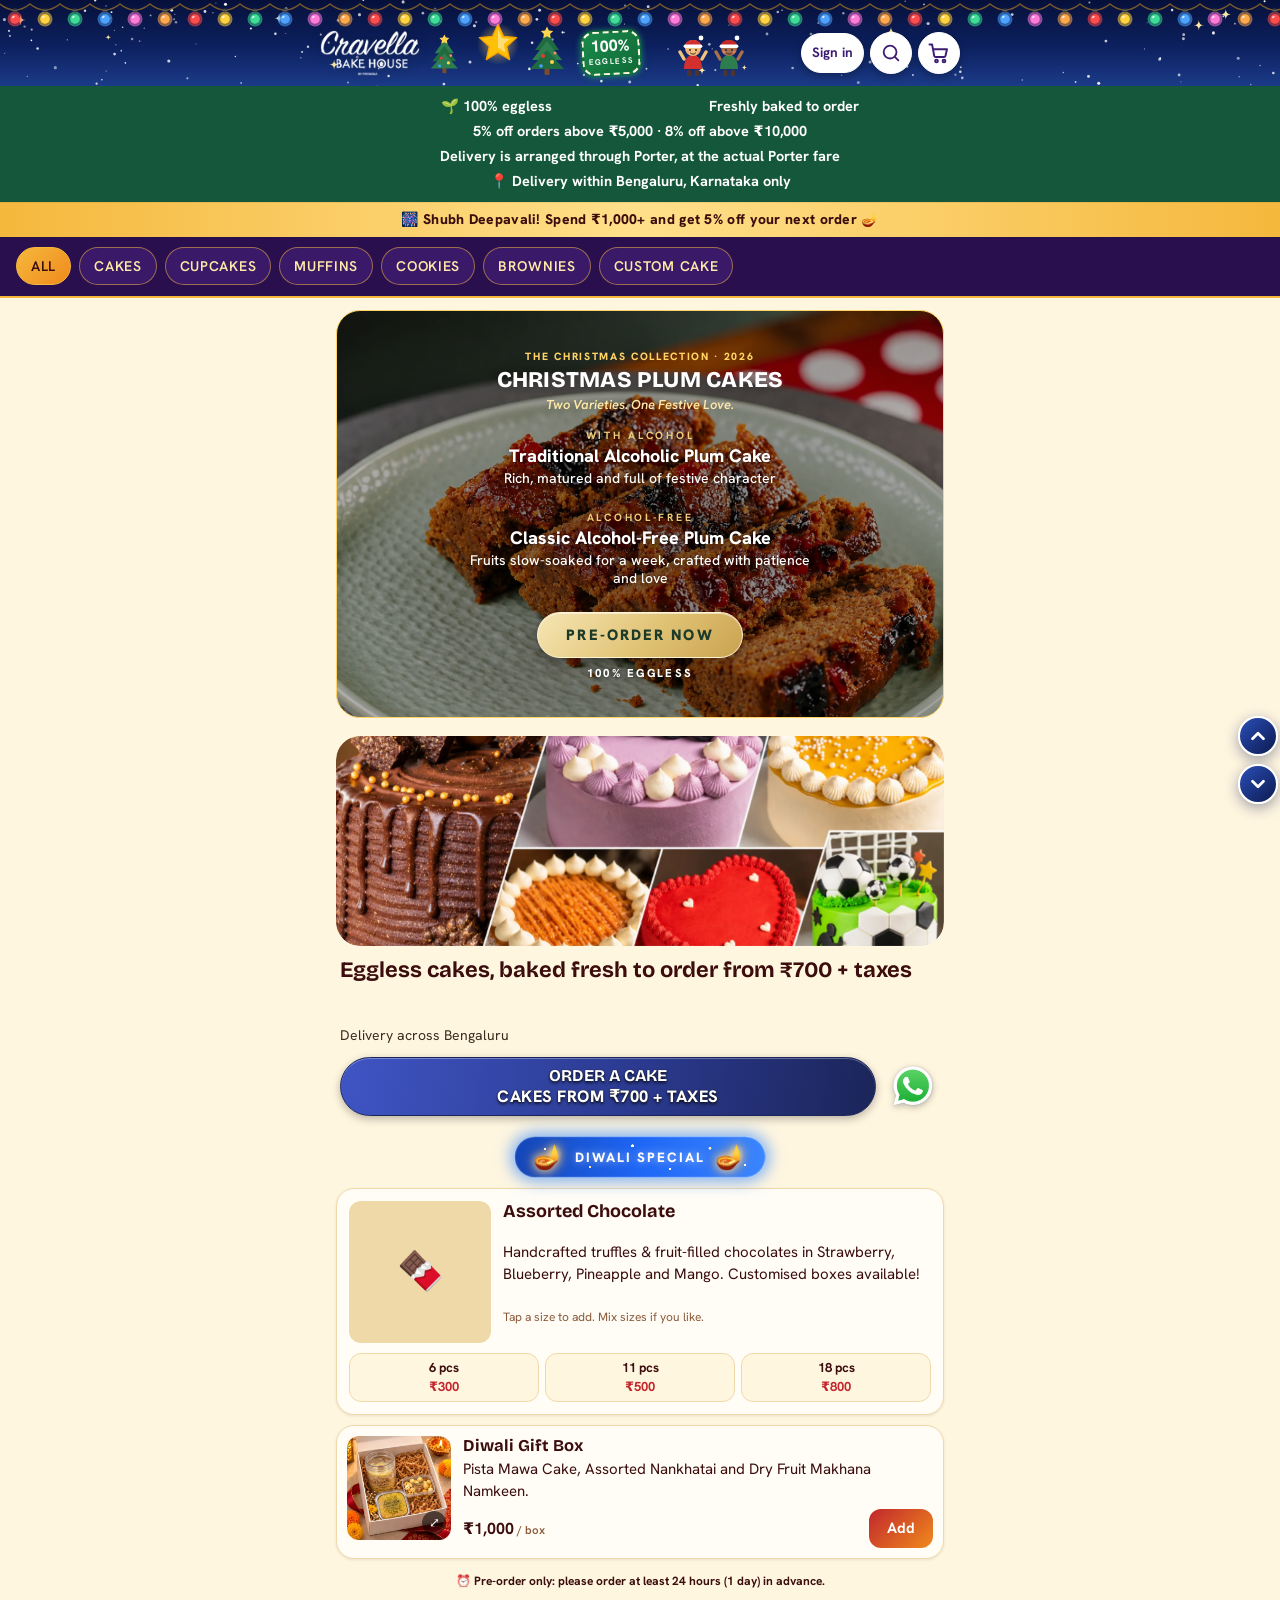
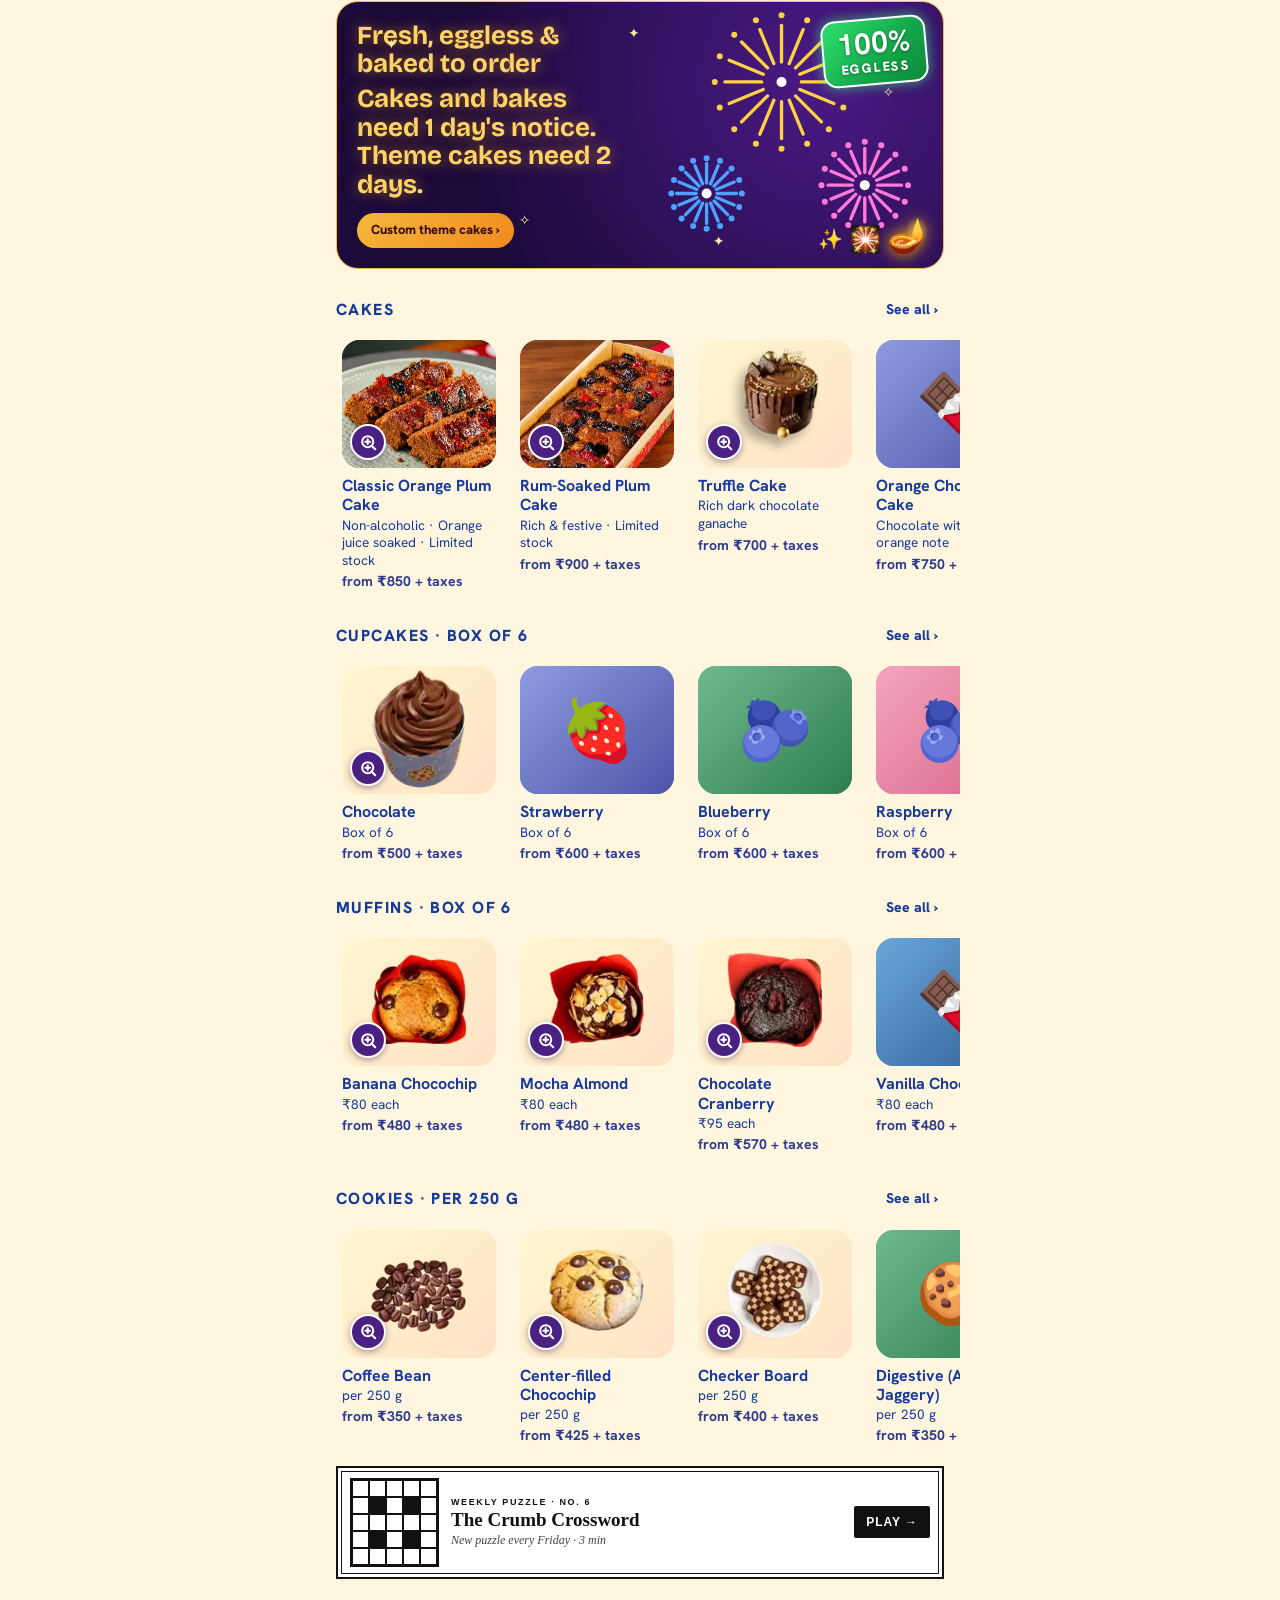
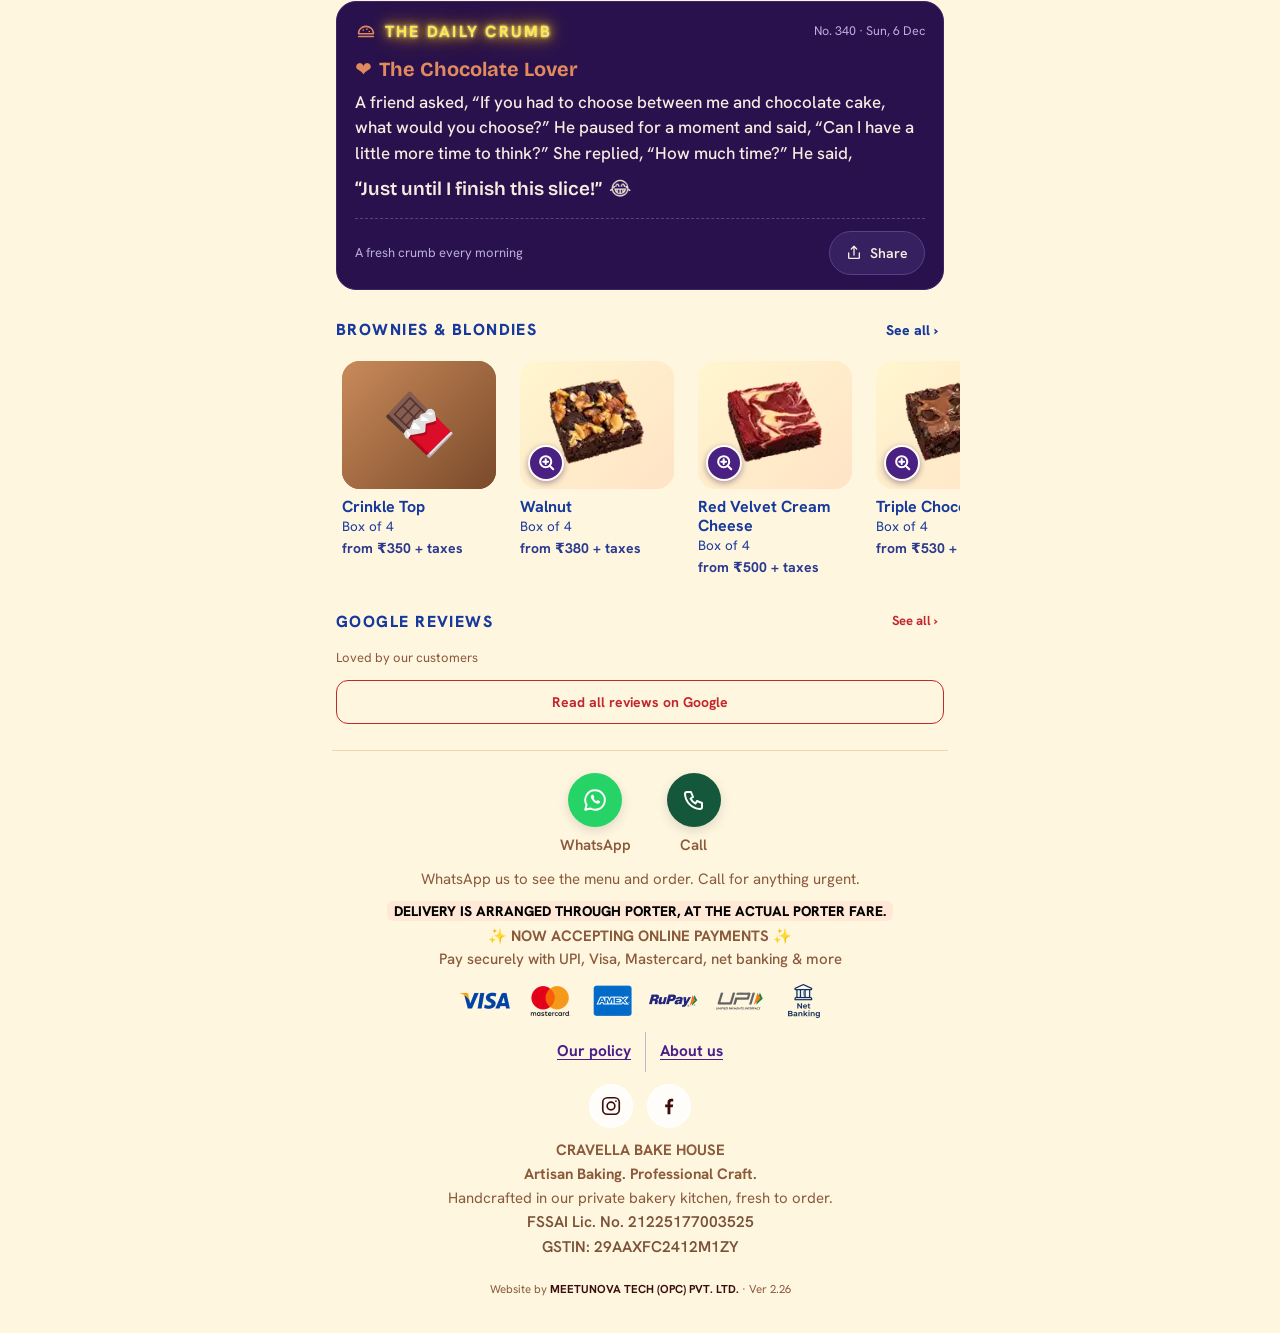
==== index.html @ a45c720a "Smaller light bulbs so they do not clash with the Christmas scene (not deployed) Co-Authored-By: Cla" ====
<!doctype html>
<html lang="en">
<head>
<script>try{var _s=JSON.parse(localStorage.getItem('cb_site')||'null'),_f=_s&&_s.fx&&typeof _s.fx==='object'?_s.fx:{};if(Date.now()<new Date('2027-01-01T00:00:00+05:30').getTime()&&(_f.theme||'diwali')!=='none'&&!/[?&]sp=1/.test(location.search))document.documentElement.classList.add('xn')}catch(e){}</script>
<meta charset="utf-8">
<meta name="facebook-domain-verification" content="89d2gxf97izpfqfu5q7tsiah39w85b" />
<meta name="viewport" content="width=device-width,initial-scale=1,viewport-fit=cover">
<title>Order from CRAVELLA BAKE HOUSE</title>
<meta name="description" content="Artisan Baking. Professional Craft. Handcrafted in our private bakery kitchen, fresh to order. Eggless cakes, cupcakes, muffins, cookies and brownies, baked to order. Choose your items and send an order request.">
<meta property="og:type" content="website">
<meta property="og:site_name" content="CRAVELLA BAKE HOUSE">
<meta property="og:title" content="Order from CRAVELLA BAKE HOUSE">
<meta property="og:description" content="Eggless cakes, cupcakes, brownies and cookies, baked fresh to order. Tap to order in 2 minutes.">
<meta property="og:url" content="https://order.cravellabakehouse.com/">
<meta property="og:image" content="https://order.cravellabakehouse.com/og-image.png">
<meta property="og:image:width" content="1200"><meta property="og:image:height" content="630">
<meta name="twitter:card" content="summary_large_image">
<meta name="theme-color" content="#fffbbe">
<link rel="manifest" href="manifest.webmanifest">
<link rel="icon" href="icon-192.png">
<link rel="apple-touch-icon" href="icon-192.png">
<meta name="apple-mobile-web-app-capable" content="yes">
<meta name="mobile-web-app-capable" content="yes">
<meta name="apple-mobile-web-app-title" content="Cravella">
<link rel="preconnect" href="https://cravella-api.connect-679.workers.dev" crossorigin>
<link rel="preconnect" href="https://fonts.gstatic.com" crossorigin>
<script async src="https://www.googletagmanager.com/gtag/js?id=AW-18544042873"></script>
<script>window.dataLayer=window.dataLayer||[];function gtag(){dataLayer.push(arguments)}gtag('js',new Date());gtag('config','AW-18544042873');</script>
<link rel="preload" as="style" href="https://fonts.googleapis.com/css2?family=Bricolage+Grotesque:wght@600;700&family=Hanken+Grotesk:wght@400;500;600;700&display=swap" onload="this.onload=null;this.rel='stylesheet'">
<noscript><link rel="stylesheet" href="https://fonts.googleapis.com/css2?family=Bricolage+Grotesque:wght@600;700&family=Hanken+Grotesk:wght@400;500;600;700&display=swap"></noscript>
<style>
:root{--cream:#fffbbe;--bg:#fffdf6;--card:#ffffff;--ink:#3b2416;--mut:#7d6a58;--line:#eadfc9;--acc:#b4532a;--acc-ink:#fff;--ok:#2f7d4f;--warn-bg:#fff4e4;--warn-line:#f0dcb8;--warn-ink:#7a5a30;--shadow:0 1px 2px rgba(60,36,22,.06)}
@media (prefers-color-scheme:dark){:root{--bg:#1d1612;--card:#271e18;--ink:#f6ece0;--mut:#b5a393;--line:#3c2f26;--acc:#e08a5e;--acc-ink:#2a160b;--ok:#5fc08a;--warn-bg:#33281a;--warn-line:#54402a;--warn-ink:#e7c996;--shadow:none}}
*{box-sizing:border-box;margin:0;-webkit-tap-highlight-color:transparent}
html{scroll-behavior:smooth}
body{background:var(--bg);color:var(--ink);font:400 15px/1.45 'Hanken Grotesk',system-ui,sans-serif;padding-bottom:110px;min-height:100vh}
h1,h2,.t{font-family:'Bricolage Grotesque','Hanken Grotesk',system-ui,sans-serif}
button{font:inherit;color:inherit;cursor:pointer;border:0;background:none}
.band{background:var(--cream);text-align:center;padding:calc(14px + env(safe-area-inset-top)) 16px 10px}
.band img{height:84px;max-width:70%;object-fit:contain;display:block;margin:0 auto}
.band p{font-size:12.5px;color:#6a5a2a;margin-top:2px}
.tabs{position:sticky;top:0;z-index:5;display:flex;gap:8px;overflow-x:auto;padding:10px 16px;background:var(--bg);border-bottom:1px solid var(--line);scrollbar-width:none}
.tabs::-webkit-scrollbar{display:none}
.tab{flex:none;padding:8px 14px;border:1px solid var(--line);border-radius:999px;font-weight:600;font-size:14px;background:var(--card)}
.tab.on{background:var(--ink);color:var(--bg);border-color:var(--ink)}
.tab{text-transform:uppercase;letter-spacing:.05em}
.tab .n{display:inline-block;min-width:18px;margin-left:6px;padding:0 5px;border-radius:9px;background:var(--acc);color:var(--acc-ink);font-size:11px;line-height:18px}
main{padding:6px 16px 0;max-width:640px;margin:0 auto}
.sec{margin:18px 0 8px;font-size:12px;letter-spacing:.09em;text-transform:uppercase;color:var(--mut);font-weight:700}
.card{background:var(--card);border:1px solid var(--line);border-radius:16px;padding:13px;margin-bottom:10px;box-shadow:var(--shadow)}
.t{font-weight:700;font-size:16.5px;letter-spacing:-.005em}
.d{font-size:13px;color:var(--mut);margin-top:1px}
.chips{display:flex;flex-wrap:wrap;gap:6px;margin-top:10px}
.chip{padding:7px 11px;border:1px solid var(--line);border-radius:11px;font-size:13px;text-align:center;line-height:1.25;background:var(--bg)}
.chip b{display:block;font-weight:700}
.chip small.p100{display:block;font-size:10.5px;opacity:.75;margin-top:1px;white-space:nowrap}
.sgb{display:flex;width:max-content;margin-left:auto;align-items:center;gap:6px;margin-top:10px;padding:7px 13px;border:0;border-radius:999px;background:linear-gradient(135deg,#1d4ed8,#38a3ff);color:#fff;font-family:inherit;font-weight:700;font-size:12px;line-height:1;cursor:pointer;transform-origin:right center;box-shadow:0 0 12px rgba(56,163,255,.7);animation:sgpulse 1.8s ease-in-out infinite}
@keyframes sgpulse{0%,100%{transform:scale(1.07);box-shadow:0 0 18px rgba(56,163,255,.95),0 0 32px rgba(29,78,216,.55)}50%{transform:scale(.94);box-shadow:0 0 6px rgba(56,163,255,.5)}}
@media (prefers-reduced-motion:reduce){.sgb{animation:none}}
.chip.on{background:var(--acc);border-color:var(--acc);color:var(--acc-ink)}
.chip.cr{padding:7px 13px;font-weight:600}
.row{display:flex;justify-content:space-between;align-items:center;gap:10px;margin-top:11px}
.pr{font-weight:700;color:var(--acc);font-size:16px}
.pr small{display:block;font-weight:500;font-size:11.5px;color:var(--mut)}
.step{display:flex;align-items:center;gap:6px}
.step button{width:34px;height:34px;border-radius:50%;border:1px solid var(--line);background:var(--card);font-size:19px;line-height:1;display:flex;align-items:center;justify-content:center}
.step button.p{background:var(--ink);border-color:var(--ink);color:var(--bg)}
.step span{min-width:46px;text-align:center;font-weight:700}
.add{background:var(--ink);color:var(--bg);padding:9px 18px;border-radius:12px;font-weight:700}
.add:active,.go:active{transform:scale(.97)}
.add.off{opacity:.45}
.kg{display:flex;align-items:center;gap:8px;margin-top:10px;font-size:13px;color:var(--mut)}
.pol{background:var(--card);border:1px solid var(--line);border-radius:14px;margin:0 0 10px;padding:0 14px}.pol summary{cursor:pointer;list-style:none;padding:14px 0;font-weight:700;font-size:15px;display:flex;align-items:center;gap:10px}.pol summary::-webkit-details-marker{display:none}.pol summary::after{content:'›';margin-left:auto;font-size:20px;transition:transform .15s}.pol[open] summary::after{transform:rotate(90deg)}.pol p{margin:0 0 10px;font-size:14px;line-height:1.55;color:var(--mut)}.pol p:last-child{padding-bottom:6px}.pol h4{margin:14px 0 6px;font-size:14px;color:var(--ink,inherit)}.pol h4:first-of-type{margin-top:0}.pol h3{margin:18px 0 6px;font-size:15px;color:var(--pt)}.pol h3:first-of-type{margin-top:2px}.pcard{background:var(--card);border:1px solid var(--line);border-radius:14px;margin:0 0 12px;padding:14px 16px}.pcard h3{margin:0 0 10px;font-size:16px;color:var(--pt)}.pcard p{margin:0 0 10px;font-size:14px;line-height:1.55;color:var(--pt)}.pcard p:last-child{margin-bottom:0}.pcard h4{margin:16px 0 6px;font-size:14px;color:var(--pt);border-top:1px solid var(--line);padding-top:12px}.pcard h4:first-of-type{margin-top:4px;border-top:0;padding-top:0}:root{--pt:#000}@media (prefers-color-scheme:dark){:root{--pt:var(--ink)}}.pol summary,.pol p,.pol h4,.sec.pth,.ptl,.ptl a{color:var(--pt)}.ptl{font-weight:700}
.note{background:var(--warn-bg);border:1px solid var(--warn-line);color:var(--warn-ink);border-radius:12px;padding:10px 12px;font-size:13px;margin:12px 0}
.bar{position:fixed;left:12px;right:12px;bottom:calc(12px + env(safe-area-inset-bottom));max-width:616px;margin:0 auto;background:var(--ink);color:var(--bg);border-radius:18px;padding:11px 12px 11px 18px;display:flex;justify-content:space-between;align-items:center;z-index:8;box-shadow:0 8px 24px rgba(0,0,0,.25);transition:transform .2s}
.bar.hide{transform:translateY(140%)}

.bar .a{font-size:11.5px;opacity:.75}.bar .b{font:700 21px 'Bricolage Grotesque',sans-serif}
.go{background:var(--acc);color:var(--acc-ink);padding:12px 18px;border-radius:13px;font-weight:700;font-size:15px}
.go[disabled]{opacity:.55}
.foot{max-width:640px;margin:26px auto 0;padding:0 16px;font-size:12.5px;color:var(--mut);text-align:center;line-height:1.6}
.foot a{color:inherit}
.soc{display:flex;justify-content:center;gap:14px;margin:16px 0 4px}
.soc a{width:44px;height:44px;border-radius:50%;border:1px solid var(--line);background:var(--card);color:var(--ink);display:flex;align-items:center;justify-content:center}
.credit{margin:14px auto 0;padding:10px 14px;max-width:420px;border:1px solid var(--line);background:var(--card);border-radius:14px;font-size:12px;color:var(--mut)}
.credit b{color:var(--ink);font-weight:700}
.ver{margin:10px 0 4px;font-size:11.5px;color:var(--mut);opacity:.8}
/* overlays */
.ov{position:fixed;inset:0;background:var(--bg);z-index:20;overflow-y:auto;display:none;padding-bottom:40px}
.ov.on{display:block}
.ovh{position:sticky;top:0;z-index:2;background:var(--cream);display:flex;align-items:center;gap:8px;padding:calc(10px + env(safe-area-inset-top)) 12px 10px}
.ovh button.back{width:38px;height:38px;border-radius:50%;background:rgba(255,255,255,.7);font-size:20px;color:#3b2416}
.ovh h2{font-size:18px;color:#3b2416}
.wrap{max-width:560px;margin:0 auto;padding:6px 16px}
.line{display:flex;justify-content:space-between;gap:12px;padding:6px 0;font-size:14.5px}
.line .l{flex:1;min-width:0}.line .l small{display:block;color:var(--mut);font-size:12px}
.hr{border-top:1px dashed var(--line);margin:8px 0}
.tot{font:700 20px 'Bricolage Grotesque',sans-serif}
.geob{display:flex;align-items:center;justify-content:center;gap:8px;width:100%;min-height:46px;margin-top:14px;border:1.5px solid var(--acc);border-radius:12px;background:transparent;color:var(--acc);font-weight:700;font-size:14px}
.lnk{display:inline;min-height:0;padding:0;color:var(--acc);font-weight:700;text-decoration:underline;background:none;border:0;font-size:inherit}
label.f{display:block;font-size:12px;letter-spacing:.07em;text-transform:uppercase;font-weight:700;color:var(--mut);margin:16px 0 6px}
input.i,textarea.i,select.i{width:100%;font:inherit;font-size:16px;color:var(--ink);background:var(--card);border:1px solid var(--line);border-radius:12px;padding:11px 12px}
textarea.i{min-height:78px;resize:vertical}
input.i:focus,textarea.i:focus,select.i:focus{outline:2px solid var(--acc);outline-offset:0}
.two{display:grid;grid-template-columns:1.2fr 1fr;gap:8px}
.pform select.i{appearance:none;-webkit-appearance:none;background-image:linear-gradient(45deg,transparent 50%,currentColor 50%),linear-gradient(135deg,currentColor 50%,transparent 50%);background-position:calc(100% - 18px) 55%,calc(100% - 13px) 55%;background-size:5px 5px;background-repeat:no-repeat;padding-right:32px}
.pform .phw{display:flex;align-items:stretch}.pform .phw span{display:flex;align-items:center;padding:0 12px;border:1px solid var(--line);border-right:0;border-radius:12px 0 0 12px;background:rgba(0,0,0,.03);font-weight:700;color:var(--mut)}.pform .phw .i{border-radius:0 12px 12px 0}
.pform.locked .i,.pform .i:disabled{background:#f3efe7;color:#5f554a;border-color:#e6dccb;cursor:not-allowed;opacity:1;-webkit-text-fill-color:#5f554a}
.pform.locked select.i{background-image:none}
.pform.locked .phw span{background:#ece6db}
.seg{display:grid;grid-template-columns:1fr 1fr;gap:8px}
.seg button{padding:11px;border:1px solid var(--line);border-radius:12px;font-weight:600;background:var(--card)}
.seg button.on{background:var(--ink);color:var(--bg);border-color:var(--ink)}
.up{display:flex;flex-direction:column;align-items:center;gap:4px;border:2px dashed var(--line);border-radius:14px;padding:16px;text-align:center;color:var(--mut);font-size:13.5px;background:var(--card);cursor:pointer}
.th{display:flex;gap:8px;margin-top:10px;flex-wrap:wrap}
.th div{position:relative;width:76px;height:76px;border-radius:12px;overflow:hidden;border:1px solid var(--line)}
.th img{width:100%;height:100%;object-fit:cover;display:block}
.th button{position:absolute;top:3px;right:3px;width:22px;height:22px;border-radius:50%;background:rgba(0,0,0,.65);color:#fff;font-size:13px;line-height:1}
.bad{outline:2px solid #c0392b!important;outline-offset:0}
.err{color:#c0392b;font-size:13.5px;margin-top:10px;font-weight:600}
@media (prefers-color-scheme:dark){.err{color:#ff8a7a}}
.hp{position:absolute;left:-9999px;width:1px;height:1px;opacity:0}
.ok{width:76px;height:76px;border-radius:50%;background:var(--ok);color:#fff;font-size:42px;display:flex;align-items:center;justify-content:center;margin:30px auto 12px}
.btn{display:block;width:100%;text-align:center;padding:14px;border-radius:14px;font-weight:700;margin-top:10px;text-decoration:none;font-size:15px}
.btn.wa{background:#25a244;color:#fff}.btn.ol{border:1px solid var(--line);background:var(--card);color:var(--ink)}
.toast{position:fixed;left:50%;bottom:116px;transform:translate(-50%,20px);background:var(--ink);color:var(--bg);padding:9px 16px;border-radius:12px;font-size:13.5px;font-weight:600;opacity:0;pointer-events:none;transition:.2s;z-index:30}
.toast.on{opacity:1;transform:translate(-50%,0)}
.hint{font-size:13px;color:var(--mut);margin-top:6px}
.spl{display:flex;gap:10px;align-items:flex-start;margin:12px 0 4px;font-size:14px;line-height:1.35;cursor:pointer}.spl input{width:20px;height:20px;margin:1px 0 0;flex:none;accent-color:var(--brown,#3b2416)}
.how{margin:10px 0 8px;padding-left:24px;font-size:16.5px;line-height:1.5}.how li{margin:7px 0}
.inord{font-size:12px;font-weight:600;color:var(--ok);margin-top:3px}.incart{margin-top:10px;padding-top:8px;border-top:1px dashed var(--line,#e6d6c2)}.incart .line{padding:6px 0}
.banner{background:#fff4e4;color:#7a5a30;border-bottom:1px solid #f0dcb8;text-align:center;font-size:14px;font-weight:600;padding:9px 16px;line-height:1.35}.banner:empty{display:none}
.soldout{color:var(--mut);font-weight:700;font-size:13px;padding:6px 10px;border:1px dashed var(--line);border-radius:10px}
.offer{background:#1f6b3f;color:#fff;text-align:center;font-size:13px;font-weight:700;padding:9px 14px;line-height:1.35}
.offer:empty{display:none}
.offer{overflow:hidden;white-space:nowrap;padding:9px 0}
.offer .trk{display:inline-flex;animation:offs 32s linear infinite;will-change:transform}
.offer .trk span{padding:0 9px;font-size:13px!important;font-family:'Bricolage Grotesque','Hanken Grotesk',system-ui,sans-serif;font-weight:600;letter-spacing:.3px}.offer .trk span+span::before{content:'•';margin-right:18px;opacity:.6}
.offer:hover .trk{animation-play-state:paused}
.offer{overflow:visible;white-space:normal;padding:11px 14px 12px}.offer .ib{display:grid;grid-template-columns:1fr 1fr;gap:6px 14px;max-width:560px;margin:0 auto;text-align:center}.offer .ib span{font-family:'Hanken Grotesk',system-ui,sans-serif;font-weight:700;line-height:1.3;letter-spacing:0}.offer .ib span.w{grid-column:1/-1}
@keyframes offs{to{transform:translateX(-50%)}}
@media(prefers-reduced-motion:reduce){.offer{overflow-x:auto;scrollbar-width:none}.offer .trk{animation:none}}
.sbox[hidden]{display:none}
#hdr{position:sticky;top:0;z-index:20;background:#fffbbe;box-shadow:0 1px 0 rgba(59,36,22,.08)}
.backrow{padding-bottom:2px}
.tabs{top:var(--hh,0px)!important}
.backrow{max-width:640px;margin:8px auto 0;padding:0 16px}.backrow[hidden]{display:none}
.backrow button{font:700 14px 'Hanken Grotesk',sans-serif;color:var(--acc);padding:6px 12px 6px 6px;border-radius:10px}
.dsc,.dsc b{color:var(--ok)}
.gcol{position:relative;margin:0;border-radius:18px;overflow:hidden;background:#eee3d3;cursor:zoom-in}.gcol img{display:block;width:100%;height:auto;max-height:560px;object-fit:contain}.gcol .gpr{position:absolute;left:8px;top:8px;padding:3px 8px;border-radius:8px;background:#fff;border:1.5px solid #2b3a8f;color:#2b3a8f;font:800 11px 'Hanken Grotesk',sans-serif;line-height:1.2;z-index:2;box-shadow:0 1px 3px rgba(0,0,0,.18)}
.gl-tr{display:flex;gap:10px;overflow-x:auto;scroll-snap-type:x mandatory;scrollbar-width:none;-webkit-overflow-scrolling:touch;padding:2px 2px 4px}.gl-tr::-webkit-scrollbar{display:none}
.gs{flex:0 0 158px;height:128px;scroll-snap-align:center;border-radius:18px;overflow:hidden;position:relative;margin:0;background:#eee3d3;cursor:zoom-in}
.gs img{width:100%;height:100%;object-fit:cover;object-position:50% 45%;display:block}.gs img{height:125%;will-change:transform;animation:gspan 8s ease-in-out infinite alternate}.gs:nth-child(2n) img{animation-delay:-2.5s}.gs:nth-child(3n) img{animation-delay:-5s}@keyframes gspan{from{transform:translateY(0) scale(var(--z,1))}to{transform:translateY(-20%) scale(var(--z,1))}}@media (prefers-reduced-motion:reduce){.gs img{height:100%;animation:none;transform:scale(var(--z,1))}}.gs figcaption{position:absolute;left:0;right:0;bottom:0;padding:14px 8px 6px;color:#fff;font:700 10.5px 'Hanken Grotesk',sans-serif;background:linear-gradient(transparent,rgba(0,0,0,.62))}
.gal .hs{margin:8px 0 6px;font-size:14px}.gal .hs button{font-size:12px}.hero.sm{min-height:0;padding:12px 16px;margin:6px 0 2px;border-radius:16px}.hero.sm h2{font-size:17px;max-width:none}.hero.sm p{margin:3px 0 0;max-width:none;font-size:12px}.hero.sm button,.hero.sm>i{display:none}
.gbtn{display:block;width:100%;margin:12px 0 0;padding:14px 16px;border-radius:14px;background:var(--ok,#2f7d4f);color:#fff;font-weight:800;font-size:16px;text-align:center;line-height:1.25}.gbtn.sm{display:inline-block;width:auto;margin:0;padding:10px 18px;font-size:14.5px;border-radius:999px}.gbtn.sm small{display:inline;margin:0 0 0 6px;font-size:inherit;font-weight:inherit;opacity:1}.gbtn.sm{background:none;border:0;box-shadow:none;color:#16236b;padding:4px 2px;border-radius:0;font-size:15.5px;text-decoration:underline;text-decoration-color:rgba(22,35,107,.35);text-underline-offset:4px}.gbtn.sm::before{content:'\1F449';margin-right:7px;text-decoration:none;display:inline-block}.gbtn.sm small{font-weight:600;opacity:.75}.gbw{text-align:center;margin:8px 0 4px}
.gbtn small{display:block;font-weight:600;font-size:13px;opacity:.92;margin-top:2px}
.gs{flex-basis:150px;height:172px}.gs img{height:100%;animation:none;transform:scale(var(--z,1));object-position:50% 50%}.gs:hover img{transform:scale(var(--z,1))}
.gs .gpr{position:absolute;right:8px;bottom:40px;left:auto;top:auto;padding:3px 8px;border-radius:8px;background:#fff;border:1.5px solid #2b3a8f;color:#2b3a8f;font:800 11px 'Hanken Grotesk',sans-serif;line-height:1.2;z-index:2;box-shadow:0 1px 3px rgba(0,0,0,.18)}.hgx{margin:6px 0 10px}.hgt{padding:12px 4px 0}.hfl{position:relative;height:26px;margin-top:8px}.hfl span{position:absolute;left:0;right:0;text-align:center;top:0;opacity:0;font:600 15px/26px 'Hanken Grotesk',sans-serif;color:#14532d;letter-spacing:.2px;animation:hfl 9s ease-in-out infinite}.hfl span:nth-child(2){animation-delay:3s}.hfl span:nth-child(3){animation-delay:6s}.hfl i{font-style:normal;display:inline-block;width:20px;height:20px;line-height:20px;text-align:center;border-radius:50%;background:#14532d;color:#fff;font-size:12px;margin-right:8px;vertical-align:1px}@keyframes hfl{0%{opacity:0;transform:translateY(5px)}8%{opacity:1;transform:translateY(0)}28%{opacity:1;transform:translateY(0)}36%{opacity:0;transform:translateY(-5px)}100%{opacity:0}}@media (prefers-reduced-motion:reduce){.hfl{height:auto}.hfl span{position:static;display:block;opacity:1;animation:none}}
.hgt h1{margin:0;font:700 22px/1.15 'Bricolage Grotesque','Hanken Grotesk',sans-serif;color:var(--ink,#2b1a12)}.hgr{margin:8px 0 0;display:flex;flex-wrap:wrap;gap:6px 8px;align-items:center;font-size:14px;color:#3b2a20}.hgr b{color:#2b3a8f}.hgr i{font-style:normal;opacity:.6}.hgb{display:flex;gap:10px;margin-top:12px}.hgb>*{height:48px;border-radius:999px;display:flex;align-items:center;justify-content:center;font:700 15px 'Hanken Grotesk',sans-serif;text-decoration:none;box-sizing:border-box}.hgp{flex:1;flex-direction:column;gap:1px;border:1px solid #1b2559;color:#fff;background:linear-gradient(100deg,#3f55c4 0%,#2b3a8f 55%,#1b2559 100%);text-shadow:0 2px 3px rgba(0,0,0,.75),0 0 1px #000;box-shadow:inset 0 1px 0 rgba(255,255,255,.3),0 3px 8px rgba(0,0,0,.28)}
.hgp small{font-size:inherit;font-weight:inherit;opacity:1}
.hgp:active{background:linear-gradient(100deg,#3449a8 0%,#222f78 55%,#151c47 100%)}.gbw .gbtn.sm:active{background:#0f3f22}
.gbw{margin:14px 0 8px}.hgp,.gbw .gbtn.sm{text-transform:uppercase;letter-spacing:.5px;font-size:16.5px;font-weight:800;line-height:1.2}.gbw .gbtn.sm{padding:11px 26px 12px}.hgb>*{height:auto;min-height:58px}.hgp{padding:8px 14px}
.gbw .gbtn.sm{display:inline-flex;flex-direction:column;align-items:center;justify-content:center;gap:1px;min-width:62%;padding:9px 26px 10px;border:0;border-radius:999px;font-size:16.5px;font-weight:800;text-decoration:none;color:#fff;background:#14532d}
.gbw .gbtn.sm::before{content:none}
.gbw .gbtn.sm{padding-left:58px;padding-right:62px;background:url("data:image/svg+xml,%3Csvg xmlns='http://www.w3.org/2000/svg' viewBox='0 0 120 140' fill=%22none%22 stroke=%22%23fff3d6%22 stroke-opacity=%220.55%22 stroke-width=%225%22 stroke-linecap=%22round%22 stroke-linejoin=%22round%22%3E%3Cpath d='M14 128H106'/%3E%3Cpath d='M20 128V92Q20 88 24 88H96Q100 88 100 92V128'/%3E%3Cpath d='M20 100q7 9 14 0q7 9 14 0q7 9 14 0q7 9 14 0q7 9 14 0q4 6 4 0'/%3E%3Cpath d='M34 88V62Q34 58 38 58H82Q86 58 86 62V88'/%3E%3Ccircle cx='40' cy='76' r='3'/%3E%3Ccircle cx='54' cy='76' r='3'/%3E%3Ccircle cx='68' cy='76' r='3'/%3E%3Ccircle cx='82' cy='76' r='3'/%3E%3Cpath d='M44 58L47 40L55 50L60 34L65 50L73 40L76 58Z'/%3E%3Ccircle cx='47' cy='38' r='2.5'/%3E%3Ccircle cx='60' cy='31' r='2.5'/%3E%3Ccircle cx='73' cy='38' r='2.5'/%3E%3C/svg%3E") no-repeat 14px center/36px auto,url("data:image/svg+xml,%3Csvg xmlns='http://www.w3.org/2000/svg' viewBox='0 0 70 140' fill=%22none%22 stroke=%22%23fff3d6%22 stroke-opacity=%220.55%22 stroke-width=%225%22 stroke-linecap=%22round%22 stroke-linejoin=%22round%22%3E%3Ccircle cx='35' cy='14' r='10'/%3E%3Cpath d='M25 8Q35 -2 45 8'/%3E%3Cpath d='M28 25L30 48H40L42 25'/%3E%3Cpath d='M30 48Q6 90 4 128H66Q64 90 40 48'/%3E%3Cpath d='M12 104q8 9 16 0q8 9 16 0q8 9 14 0'/%3E%3Cpath d='M19 80q8 9 16 0q8 9 14 0'/%3E%3Cpath d='M8 126q9 8 18 0q9 8 18 0q9 8 16 0'/%3E%3C/svg%3E") no-repeat right 16px center/22px auto,linear-gradient(100deg,#2f8f56 0%,#14532d 55%,#0d3d20 100%)}.gbw .gbtn.sm:active{background:linear-gradient(100deg,#14532d,#0d3d20)}
.gbw .gbtn.sm small{display:block;margin:0;font-size:inherit;font-weight:inherit;opacity:1}.hgw{padding:0;flex:0 0 auto;width:54px;border:0;background:transparent;display:flex;align-items:center;justify-content:center}.hgw img{width:46px;height:46px;display:block;filter:drop-shadow(0 2px 3px rgba(0,0,0,.25))}.hgx .gl-tr{gap:0;padding:0;border-radius:24px}.hgs{flex:0 0 100%;height:210px;scroll-snap-align:center;overflow:hidden;position:relative;margin:0;background:#eee3d3;border-radius:24px}.hgs img{width:100%;height:100%;object-fit:cover;object-position:50% 45%;display:block;transform:scale(var(--z,1))}@keyframes hgzo{from{transform:scale(calc(var(--z,1)*1.16))}to{transform:scale(var(--z,1))}}.hgs img{animation:hgzo 4.4s ease-in-out infinite alternate;will-change:transform}@media (prefers-reduced-motion:reduce){.hgs img{animation:none}}.hgpr{position:absolute;right:12px;bottom:12px;padding:5px 11px;border-radius:999px;background:#e3f2a0;border:1.5px solid #a3c13f;color:#2c4a0e;font:800 13.5px 'Hanken Grotesk',sans-serif;line-height:1.2;box-shadow:0 1px 3px rgba(0,0,0,.2)}.hgs figcaption{position:absolute;left:12px;bottom:12px;max-width:80%;padding:5px 11px;border-radius:999px;background:rgba(0,0,0,.55);color:#fff;font:600 13.5px 'Hanken Grotesk',sans-serif}
.hgs.hxb{flex:none;width:100%;height:408px;margin:6px 0 18px;scroll-snap-align:none}.hgs.hxm{cursor:default;background:radial-gradient(ellipse 88% 72% at 50% 52%,rgba(0,0,0,.5),rgba(0,0,0,.3) 55%,rgba(0,0,0,.04) 100%),linear-gradient(180deg,rgba(0,0,0,.12),rgba(0,0,0,0) 30%,rgba(0,0,0,.2)),url(xmas-classic2.webp) 58% 50%/cover no-repeat,#1e1a17;color:#fff;border:1.5px solid #ffd366;box-sizing:border-box}.hxm .xm-in{position:absolute;inset:0;display:flex;flex-direction:column;justify-content:center;padding:18px 18px 16px;text-align:center}.hxm .xk{display:block;font:800 10.5px 'Hanken Grotesk',sans-serif;letter-spacing:.16em;color:#ffd366}.hxm h2{margin:5px 0 0;white-space:nowrap;font:800 min(22.5px,5.2vw)/1.05 'Bricolage Grotesque','Hanken Grotesk',sans-serif;color:#fff;letter-spacing:.01em;text-shadow:0 2px 8px rgba(0,0,0,.35)}.hxm .xs{margin:5px 0 15px;font:600 13px 'Hanken Grotesk',sans-serif;color:#ffe9a8;font-style:italic}.hxm .xv{margin:0 auto 23px;max-width:340px}.hxm .xv small{display:block;font:700 10.5px 'Hanken Grotesk',sans-serif;letter-spacing:.26em;color:#f1cf7a;margin-bottom:4px;text-shadow:0 1px 4px rgba(0,0,0,.6)}.hxm .xv b{display:block;font:800 18px/1.15 'Hanken Grotesk',sans-serif;color:#fff;text-shadow:0 1px 6px rgba(0,0,0,.6)}.hxm .xv span{display:block;margin-top:2px;font:500 14px/1.3 'Hanken Grotesk',sans-serif;color:#fff;text-shadow:0 1px 5px rgba(0,0,0,.65)}.hxm .xf{margin-top:2px;display:flex;flex-direction:column;align-items:center;gap:7px}.hxm .xe{font:800 11.5px 'Hanken Grotesk',sans-serif;letter-spacing:.2em;color:#fff;text-shadow:0 1px 5px rgba(0,0,0,.7)}.hxm .xp{display:inline-flex;align-items:center;justify-content:center;min-height:46px;padding:0 28px;font:900 15px 'Hanken Grotesk',sans-serif;letter-spacing:.14em;text-decoration:none;border-radius:999px;background:linear-gradient(135deg,#f6e6b4,#e0c274 55%,#c9a24f);color:#1d3b2a;border:1.5px solid #fff4d0;text-shadow:none;box-shadow:0 4px 14px rgba(0,0,0,.4),inset 0 1px 0 rgba(255,255,255,.55);cursor:pointer;-webkit-tap-highlight-color:transparent}.hxm button.xp{appearance:none;-webkit-appearance:none;margin:0}.hxm .xp:active{transform:scale(.97)}@media (max-width:360px){.hgs.hxb{height:432px}.hxm .xv b{font-size:16.5px}.hxm .xv span{font-size:13px}}
.gl-dots{display:flex;gap:6px;justify-content:center;margin:6px 0 0}.gl-dots i{width:7px;height:7px;border-radius:50%;background:#d9c7a6;transition:.2s}.gl-dots i.on{background:var(--ok,#1f7a4d);width:18px;border-radius:5px}
.gl-cta{display:block;margin:6px auto 0;text-align:center;font-weight:700;font-size:13px}
.gift{font-weight:700;margin-bottom:6px}.gcode{font-size:26px;font-weight:800;letter-spacing:.08em;margin:6px 0;color:var(--ok);user-select:all}
.cpn{display:flex;gap:8px;margin:12px 0 2px;align-items:center}.cpn input{flex:1;text-transform:uppercase;letter-spacing:.04em}
.cmsg{font-size:13px;margin-top:6px;color:var(--mut)}.cmsg.ok{color:var(--ok);font-weight:600}.cmsg.bad{color:#b4412a}
.empty{text-align:center;color:var(--mut);padding:30px 0}
.band{position:relative}
.topr{display:flex;justify-content:space-between;align-items:center;margin:-2px 0 6px}
.cartb{position:relative;width:44px;height:44px;border-radius:50%;background:rgba(255,255,255,.85);border:1px solid rgba(59,36,22,.18);color:#3b2416;display:flex;align-items:center;justify-content:center;flex:none}
.cartb .cn{position:absolute;top:-5px;right:-5px;min-width:21px;height:21px;padding:0 5px;border-radius:999px;background:#b4532a;color:#fff;font:700 12px/21px 'Hanken Grotesk',system-ui,sans-serif;text-align:center;border:2px solid #fffbbe}
.cartb.pop{animation:pop .3s}
@keyframes pop{50%{transform:scale(1.15)}}
.acc{background:rgba(255,255,255,.85);border:1px solid rgba(59,36,22,.18);border-radius:999px;padding:11px 15px;font-weight:700;font-size:14.5px;color:#3b2416;max-width:62vw;overflow:hidden;text-overflow:ellipsis;white-space:nowrap}
.call{display:inline-flex;align-items:center;gap:9px;margin-top:11px;background:#3b2416;color:#fffbbe;font:700 23px 'Bricolage Grotesque',sans-serif;padding:12px 24px;border-radius:999px;text-decoration:none;letter-spacing:.01em}
.fph{display:inline-block;font:700 26px 'Bricolage Grotesque',sans-serif;color:var(--ink);text-decoration:none;margin-bottom:6px}
.bar{min-height:76px;padding:10px 10px 10px 20px;border-radius:20px}
.bar.empty{padding:0;background:transparent;box-shadow:none}
.bar.empty .go{box-shadow:0 8px 24px rgba(0,0,0,.28)}
.bar.empty .sum{display:none}
.bar .go{font-size:20px;padding:17px 24px;border-radius:15px;letter-spacing:.01em}
.bar.empty .go{width:100%}
.bar .b{font-size:23px}
body.acct-open .bar{z-index:25}body.acct-open .bn{z-index:24}
.aclg{margin-left:auto;height:34px;width:auto;cursor:pointer;flex:none;border-radius:8px}
#acFoot .ft2{margin-top:18px}
#acct{padding-bottom:130px}
.o{background:var(--card);border:1px solid var(--line);border-radius:16px;padding:14px;margin-top:12px}
.o .h{display:flex;justify-content:space-between;align-items:center;gap:8px}
.o .w{font-size:13px;color:var(--mut);margin-top:4px}
.o .it{font-size:14px;margin-top:8px;white-space:pre-line}
.o .f2{display:flex;justify-content:space-between;align-items:center;margin-top:10px}.o .payr{display:flex;flex-wrap:wrap;align-items:center;gap:8px;margin-top:12px}.o .payr .hint{flex-basis:100%;margin:0}
.oit{width:100%;border-collapse:collapse;margin-top:10px;font-size:13.5px}
.oit th{font-size:11px;font-weight:700;letter-spacing:.04em;text-transform:uppercase;color:var(--mut);text-align:left;padding:0 0 4px}
.oit td{padding:7px 0;border-top:1px dashed var(--line);vertical-align:top}
.oit .q{text-align:center;padding-left:8px;padding-right:8px;white-space:nowrap}
.oit .p{text-align:right;white-space:nowrap}
.oit tfoot td{border-top:1px solid var(--line);padding:5px 0;color:var(--mut)}
.oit tfoot tr.tt td{color:var(--ink);font-weight:700;font-size:15px}
.st{font-size:12px;font-weight:700;padding:4px 10px;border-radius:999px;background:#eee;color:#444;white-space:nowrap}
.st.New{background:#fff1c9;color:#7a5a00}.st.Confirmed{background:#d9efe1;color:#1f6b3d}.st.Advance{background:#d6e8f7;color:#1c4f7c}.st.Delivered{background:#2f7d4f;color:#fff}.st.Cancelled{background:#f6d6d2;color:#8a2b20}
.lnk{color:var(--acc);font-weight:700;text-decoration:underline;cursor:pointer}
.sec2{font:700 19px 'Bricolage Grotesque',sans-serif;margin:26px 0 2px}
.sm{padding:8px 14px;font-size:14px}

/* ---------- app look: dark blue ---------- */
:root{color-scheme:dark;--bg:#0b1530;--card:#13203f;--ink:#eaf0ff;--mut:#9fb0d0;--line:#27396a;--acc:#ff9d5c;--acc-ink:#1a0e05;--ok:#5fd08f;--warn-bg:#3a3322;--warn-line:#5a4c2e;--warn-ink:#e7c996;--shadow:0 2px 10px rgba(0,0,0,.3)}
body{background:radial-gradient(700px 300px at 90% -4%,#1c3470,transparent 70%),var(--bg);background-attachment:fixed;padding-bottom:200px}
.band{background:#fffbbe;text-align:left;padding:calc(12px + env(safe-area-inset-top)) 16px 10px}
.hrow{display:flex;justify-content:space-between;align-items:center;gap:10px;max-width:640px;margin:0 auto}
.brand{display:flex;align-items:center;gap:11px;min-width:0}
.lgp{flex:none;display:flex}
.band img{height:46px;max-width:none;width:auto;display:block;margin:0}
.tag{max-width:640px;margin:6px auto 0;color:#6a5a2a;font-size:12.5px;font-weight:600}
.hr2{display:flex;align-items:center;gap:8px;flex:none}
.acc{background:rgba(255,255,255,.85);border:1px solid rgba(59,36,22,.18);color:#3b2416;padding:9px 12px;font-size:13.5px;max-width:34vw}
.cartb{background:rgba(255,255,255,.85);border:1px solid rgba(59,36,22,.18);color:#3b2416;width:42px;height:42px}
.cartb .cn{background:#b4532a;color:#fff;border-color:#fffbbe}
.offer{background:#14573a;color:#fff}
.banner{background:var(--warn-bg);color:var(--warn-ink);border-bottom:1px solid var(--warn-line)}
.sbox{display:flex;align-items:center;gap:10px;max-width:608px;margin:8px 16px 4px;padding:0 14px;border:1px solid var(--line);background:var(--card);border-radius:16px;color:var(--mut)}
@media(min-width:672px){.sbox{margin:8px auto 4px}}
.sbox input{flex:1;min-width:0;background:none;border:0;outline:0;font:inherit;font-size:16px;color:var(--ink);padding:14px 0;-webkit-appearance:none;appearance:none}
.sbox input::placeholder{color:var(--mut)}
.tabs{background:rgba(11,21,48,.92);-webkit-backdrop-filter:blur(10px);backdrop-filter:blur(10px);border-bottom:0}
.tab{background:var(--card);color:var(--mut)}
.tab.on{background:var(--acc);border-color:var(--acc);color:var(--acc-ink)}
.tab .n{background:var(--ink);color:var(--bg)}.tab.on .n{background:var(--acc-ink);color:var(--acc)}
.card{background:linear-gradient(180deg,#16254a,#13203f);border-radius:18px}
.add{background:var(--acc);color:var(--acc-ink)}
.step button.p{background:var(--acc);border-color:var(--acc);color:var(--acc-ink)}
.seg button.on{background:var(--acc);border-color:var(--acc);color:var(--acc-ink)}
.bar{background:var(--acc);color:var(--acc-ink);bottom:calc(76px + env(safe-area-inset-bottom));box-shadow:0 8px 24px rgba(0,0,0,.4)}
.bar.hide{transform:translateY(calc(100% + 160px));visibility:hidden;transition:transform .2s,visibility 0s .2s}
.bar .a{opacity:.8}.bar .go{background:#0b1530;color:#fff}
.toast{bottom:calc(168px + env(safe-area-inset-bottom));background:var(--ink);color:var(--bg)}
.ovh{background:#0e1a38;border-bottom:1px solid var(--line)}.ovh h2{color:var(--ink)}.ovh button.back{background:var(--card);color:var(--ink)}
.chip{background:#0f1b3b}
.st{background:#2a3a63;color:#dbe4ff}
.st.New{background:#4a3f12;color:#f6d776}.st.Confirmed{background:#143a26;color:#6fe0a0}.st.Advance{background:#13304a;color:#7fc4ff}.st.Delivered{background:#1f7a4d;color:#fff}.st.Cancelled{background:#4a1f1a;color:#ffb0a6}
.bad{outline-color:#ff7a70!important}.cmsg.bad{color:#ff8a7a}
.foot{padding-bottom:10px}
.bn{position:fixed;left:0;right:0;bottom:0;z-index:7;display:flex;justify-content:center;gap:4px;background:rgba(11,21,48,.94);-webkit-backdrop-filter:blur(14px);backdrop-filter:blur(14px);border-top:1px solid var(--line);padding:6px 8px calc(6px + env(safe-area-inset-bottom))}
.bn>*{flex:1;max-width:160px;display:flex;flex-direction:column;align-items:center;gap:1px;padding:6px 2px;border-radius:14px;font-size:11.5px;font-weight:700;color:var(--mut);text-decoration:none;position:relative}
.bn i{font-style:normal;font-size:20px;line-height:1.15}.bn .on{color:var(--acc);background:rgba(255,157,92,.13)}
.bn .n{position:absolute;top:1px;left:calc(50% + 6px);min-width:17px;padding:0 5px;border-radius:9px;background:var(--acc);color:var(--acc-ink);font-size:10.5px;line-height:17px}
.tabs{background:#fffbbe;border-bottom:1px solid #eadf8c;-webkit-backdrop-filter:none;backdrop-filter:none}
.tab{background:#fff;color:#3b2416;border-color:#e6d9a0}
.tab.on{background:#b4532a;border-color:#b4532a;color:#fff}
.tab .n{background:#3b2416;color:#fffbbe}.tab.on .n{background:#fff;color:#b4532a}
.bn{background:#fffbbe;border-top:1px solid #eadf8c;-webkit-backdrop-filter:none;backdrop-filter:none}
.bn>*{color:#6a5a2a}.bn .on{color:#b4532a;background:rgba(180,83,42,.12)}
.bn .n{background:#b4532a;color:#fff}
.chips.fr.fx .chip{white-space:normal;padding:8px 4px}.chips.fr .chip.dis{opacity:.45}.chips.fr{flex-wrap:nowrap;gap:6px}.chips.fr .chip{flex:1 1 0;min-width:0;padding:8px 2px;font-size:12.5px;white-space:nowrap}
.hero{position:relative;overflow:hidden;margin:10px 0 4px;padding:20px;border-radius:22px;background:linear-gradient(120deg,#1c3470,#0f1d44);border:1px solid var(--line);min-height:150px}
.hero h2{font-size:26px;line-height:1.1;max-width:260px}.hero p{color:var(--mut);font-size:13px;margin:8px 0 14px;max-width:200px}
.hero i{position:absolute;right:12px;top:10px;font-size:88px;font-style:normal;opacity:.95}
.hero .egg{position:absolute;right:16px;top:50%;z-index:3;display:flex;flex-direction:column;align-items:center;justify-content:center;padding:8px 14px 9px;border-radius:14px;background:linear-gradient(135deg,#fff3a6,#ffd366 55%,#f5b83d);color:#2a0f55;border:2px solid #fff;font:900 13px/1 'Hanken Grotesk',system-ui,sans-serif;letter-spacing:.14em;text-transform:uppercase;transform:translateY(-50%) rotate(-5deg);box-shadow:0 6px 18px rgba(0,0,0,.25);animation:eggFlash 1.4s ease-in-out infinite;pointer-events:none}
.hero .egg b{display:block;font-size:30px;line-height:1;letter-spacing:0;margin-bottom:3px}
@keyframes eggFlash{0%,100%{transform:translateY(-50%) rotate(-5deg) scale(1);box-shadow:0 6px 18px rgba(0,0,0,.25),0 0 0 0 rgba(255,211,102,.0)}50%{transform:translateY(-50%) rotate(-5deg) scale(1.08);box-shadow:0 6px 18px rgba(0,0,0,.25),0 0 22px 6px rgba(255,211,102,.85)}}
@media (prefers-reduced-motion:reduce){.hero .egg{animation:none}}
.hero.sm.hasEgg>h2,.hero.sm.hasEgg>p{padding-right:150px}
.hero h2.sub{margin:6px 0 14px}.hero.sm h2.sub{margin:4px 0 0}
.hero.hasEgg>i{display:none}
.hero:not(.sm) .egg{top:16px;transform:rotate(-5deg);animation-name:eggFlash2}
@keyframes eggFlash2{0%,100%{transform:rotate(-5deg) scale(1)}50%{transform:rotate(-5deg) scale(1.08);box-shadow:0 6px 18px rgba(0,0,0,.25),0 0 22px 6px rgba(255,211,102,.85)}}
.hero.sm .egg{padding:5px 12px 6px;font-size:10px;border-radius:11px;right:14px}.hero.sm .egg b{font-size:22px;margin-bottom:2px}
@media (max-width:520px){.hero:not(.sm).hasEgg>h2{padding-right:96px}.hero .egg{right:10px;padding:6px 9px 7px;font-size:10px;border-radius:11px}.hero .egg b{font-size:21px}.hero.sm.hasEgg>h2,.hero.sm.hasEgg>p{padding-right:96px}}
.hero .egg{background:#15a64a linear-gradient(135deg,#2ee06e,#15a64a 60%,#0e8a3c)!important;color:#fff!important;border:2px solid #fff!important;text-shadow:0 1px 3px rgba(0,60,20,.55);box-shadow:0 0 12px 1px rgba(60,255,130,.55);animation-name:eggG}
.hero:not(.sm) .egg{animation-name:eggG2}
@keyframes eggG{0%,100%{transform:translateY(-50%) rotate(-5deg) scale(1);box-shadow:0 0 8px 0 rgba(60,255,130,.4)}50%{transform:translateY(-50%) rotate(-5deg) scale(1.08);box-shadow:0 0 24px 6px rgba(60,255,130,.8)}}
@keyframes eggG2{0%,100%{transform:rotate(-5deg) scale(1);box-shadow:0 0 8px 0 rgba(60,255,130,.4)}50%{transform:rotate(-5deg) scale(1.08);box-shadow:0 0 24px 6px rgba(60,255,130,.8)}}
@media (prefers-reduced-motion:reduce){.hero .egg{animation:none}}
.hero button{background:var(--acc);color:var(--acc-ink);font-weight:800;font-size:13px;padding:8px 14px;border-radius:99px}
.hs{display:flex;justify-content:space-between;align-items:center;margin:20px 0 10px}
.chc{background:var(--card);border:1px solid var(--line);border-radius:18px;padding:10px;box-shadow:var(--shadow)}.chm{display:grid;grid-template-columns:110px 1fr;gap:12px;align-items:start;margin-bottom:4px}.chm .dwi,.chp{width:110px;height:110px}.chm img{width:110px;height:110px;object-fit:cover;border-radius:12px;display:block}.chp{border-radius:12px;background:var(--line);display:grid;place-items:center;font-size:38px}.chi{min-width:0}.chi p{margin:0;font-size:12.5px;line-height:1.4;color:var(--mut)}.chg{display:grid;grid-template-columns:repeat(3,1fr);gap:8px;margin-top:8px}.chr{display:flex;flex-direction:column;align-items:stretch;gap:6px;padding:8px 6px;border:1px solid var(--line);border-radius:12px;text-align:center}.chr>span b{display:block;font-size:13.5px;color:var(--ink)}.chr>span small{font-size:13px;font-weight:700;color:var(--ink)}.chr .add{width:100%;padding:7px 0;font-size:13px}.chr .step{justify-content:center}.chn{margin:6px 2px 0;font-size:12px;color:var(--mut);text-align:center}.chn.chw{font-weight:700;color:var(--ink);margin-top:4px}
.chs{position:relative;aspect-ratio:16/10;width:min(100%,300px);margin:0 auto 10px;border-radius:12px;overflow:hidden;background:var(--line);cursor:zoom-in}.hs.chh{justify-content:center;text-align:center}.chm.nf .chi{text-align:center}.chs figure{position:absolute;inset:0;margin:0;opacity:0;transition:opacity .6s}.chs figure.on{opacity:1}.chs img{width:100%;height:100%;object-fit:cover;display:block}.chd{position:absolute;left:0;right:0;bottom:7px;display:flex;justify-content:center;gap:5px}.chd i{width:6px;height:6px;border-radius:50%;background:rgba(255,255,255,.55)}.chd i.on{background:#fff}.chm.nf{display:block}@media (prefers-reduced-motion:reduce){.chs figure{transition:none}}
.chz{max-width:520px}.chz .dwx{z-index:5}.czs{position:relative;aspect-ratio:1/1;background:#000;overflow:hidden;touch-action:pan-y}.chz .czs img{position:absolute;inset:0;width:100%;height:100%;object-fit:contain;opacity:0;transition:opacity .45s}.chz .czs img.on{opacity:1}.czn{position:absolute;top:50%;transform:translateY(-50%);width:40px;height:40px;border-radius:50%;border:0;background:rgba(0,0,0,.5);color:#fff;font-size:26px;line-height:1;cursor:pointer;z-index:3}.cz-p{left:8px}.cz-n{right:8px}.czd{position:absolute;left:0;right:0;bottom:10px;display:flex;justify-content:center;gap:6px;z-index:3}.czd i{width:7px;height:7px;border-radius:50%;background:rgba(255,255,255,.5)}.czd i.on{background:#fff}@media (prefers-reduced-motion:reduce){.chz .czs img{transition:none}}
.dwhs span{position:relative;overflow:hidden;display:inline-flex!important;align-items:center;gap:10px;padding:8px 18px!important;background:radial-gradient(circle at 12% 30%,#fff 0 1px,transparent 1.5px),radial-gradient(circle at 30% 75%,#ffe9a8 0 1px,transparent 1.5px),radial-gradient(circle at 47% 22%,#fff 0 1.2px,transparent 1.7px),radial-gradient(circle at 62% 80%,#fff 0 1px,transparent 1.5px),radial-gradient(circle at 78% 28%,#ffe9a8 0 1.2px,transparent 1.7px),radial-gradient(circle at 92% 70%,#fff 0 1px,transparent 1.5px),linear-gradient(90deg,#1446b8,#1e66f5 50%,#3b86ff)!important;background-size:auto!important;border:1px solid rgba(190,220,255,.7);color:#fff!important;text-shadow:0 0 8px rgba(255,255,255,.6)!important;animation:pillglow 2s ease-in-out infinite!important;box-shadow:0 0 16px 3px rgba(60,140,255,.7),0 0 0 1px rgba(255,255,255,.08) inset}@keyframes pillglow{0%,100%{transform:scale(1);box-shadow:0 0 10px 2px rgba(60,140,255,.55),0 0 0 1px rgba(255,255,255,.08) inset}50%{transform:scale(1.08);box-shadow:0 0 26px 8px rgba(90,170,255,.95),0 0 0 1px rgba(255,255,255,.08) inset}}@media (prefers-reduced-motion:reduce){.dwhs span{animation:none!important}}.dq{font-size:24px;line-height:1;font-weight:400;filter:drop-shadow(0 0 6px rgba(255,170,30,.9));position:relative;z-index:1}
.dxw{display:grid;gap:10px}.dxr{display:grid;grid-template-columns:104px 1fr;gap:12px;align-items:start;background:var(--card);border:1px solid var(--line);border-radius:18px;padding:10px;box-shadow:var(--shadow)}.dxt{min-width:0}.dxp,.dxp.chs{position:relative;width:104px;height:104px;aspect-ratio:auto;margin:0;border-radius:12px;overflow:hidden}.dxp img{width:104px;height:104px;object-fit:cover;display:block}.dxp0{width:104px}.dxz{position:absolute;right:5px;bottom:5px;width:24px;height:24px;border-radius:50%;background:rgba(0,0,0,.55);color:#fff;font-style:normal;font-size:13px;display:grid;place-items:center;z-index:2}.dxp.chs .chd{bottom:6px;left:6px;right:auto;justify-content:flex-start}.dxh{margin:0 0 6px!important;font-size:12px!important;color:var(--mut)}.dxg{display:grid;grid-template-columns:repeat(3,minmax(0,1fr));gap:6px}.dxc{display:flex;flex-direction:column;align-items:center;justify-content:center;gap:2px;padding:7px 2px;border:1px solid var(--line);border-radius:12px;background:var(--bg);font:inherit;color:var(--ink);cursor:pointer;min-width:0}.dxc b{font-size:13px;white-space:nowrap}.dxc span{font-size:12.5px;font-weight:700;color:var(--acc)}.dxc.on{border-color:var(--acc);background:var(--card);cursor:default}.dxs{display:flex;align-items:center;gap:3px;margin-top:3px}.dxs button{width:22px;height:22px;border-radius:50%;border:1px solid var(--line);background:var(--card);color:var(--ink);font-size:14px;line-height:1;padding:0;cursor:pointer}.dxs button.p{background:var(--ink);color:#fff;border-color:var(--ink)}.dxs em{font-style:normal;font-weight:700;font-size:13px;min-width:12px;text-align:center}.dxm{display:flex;justify-content:space-between;align-items:center;margin:8px 2px 0!important;font-size:13px!important;color:#1f7a4d!important}.dxm span{font-weight:800;color:var(--ink)}.dxl{grid-template-columns:142px 1fr;column-gap:12px;row-gap:0;padding:12px;align-items:start}.dxl .dxt{display:contents}.dxl .dxp0{grid-column:1;grid-row:1/4;width:142px}.dxl .dxp,.dxl .dxp.chs{width:142px;height:142px}.dxl .dxp img{width:142px;height:142px}.dxl .dwh{grid-column:2;font-size:18px}.dxl .dwtag,.dxl .dxh{grid-column:2}.dxl .dxh{margin:0!important}.dxl .dxg{grid-column:1/3;margin-top:10px;gap:6px}.dxl .dxm{grid-column:1/3;margin:6px 2px 0!important}.dxl .dxc{padding:5px 2px;gap:0}.dxl .dxc b{font-size:13px}.dxl .dxc span{font-size:13px}.dxl .dxs{margin-top:2px}.dxl .dxs button{width:22px;height:22px}.dxb .dwr{margin-top:6px}.dxb .add{white-space:nowrap}.dxb .dwtag{margin:0 0 2px!important}
.dwc{display:grid;grid-template-columns:110px 1fr;gap:12px;align-items:center;background:var(--card);border:1px solid var(--line);border-radius:18px;padding:10px;box-shadow:var(--shadow)}.dwc img{width:110px;height:110px;object-fit:cover;border-radius:12px;display:block}.dwt{min-width:0}.dwh{display:block;font:700 16.5px/1.2 'Bricolage Grotesque',system-ui,sans-serif;color:var(--ink);margin-bottom:3px}.dwt p{margin:0;font-size:12.5px;line-height:1.4;color:var(--mut)}.dwr{display:flex;align-items:center;justify-content:space-between;gap:8px;margin-top:8px;flex-wrap:wrap}.dwr>b{font-size:16px;color:var(--ink)}.dwr>b span{font-size:11.5px;font-weight:600;color:var(--mut)}.dwc{align-items:start}.dwi{position:relative;padding:0;border:0;background:none;cursor:zoom-in;border-radius:12px;overflow:hidden}.dwi i{position:absolute;right:5px;bottom:5px;width:24px;height:24px;border-radius:50%;background:rgba(0,0,0,.55);color:#fff;font-style:normal;font-size:13px;display:grid;place-items:center}.dwtag{margin:0 0 6px!important}.dwl{list-style:none;margin:0;padding:0;display:grid;gap:4px}.dwl li{display:grid;grid-template-columns:18px 1fr auto;gap:6px;align-items:start;font-size:12.5px;line-height:1.35;color:var(--ink)}.dwl li b{font-weight:600}.dwl li small{color:var(--mut);font-size:11.5px}.dwl li em{font-style:normal;font-weight:700;color:var(--mut);white-space:nowrap;font-size:12px}.dwlb{position:fixed;inset:0;z-index:60;background:rgba(15,8,4,.78);display:none;align-items:center;justify-content:center;padding:16px}.dwlb.on{display:flex}.dwbox{position:relative;background:var(--card);color:var(--ink);border-radius:18px;max-width:440px;width:100%;max-height:92vh;overflow:auto}.dwbox img{width:100%;display:block}.dwbt{padding:14px 16px 16px}.dwbp{margin:10px 0 0;font-size:13px;color:var(--mut)}.dwbp b{color:var(--ink);font-size:16px}@keyframes dwgl{0%,100%{box-shadow:0 0 6px rgba(255,170,30,.55),0 0 0 0 rgba(255,140,0,.0)}50%{box-shadow:0 0 16px rgba(255,190,40,.95),0 0 30px rgba(255,120,0,.55)}}.dwhs span{display:inline-block;color:#fff!important;font-size:13.5px!important;letter-spacing:.14em!important;padding:6px 14px;border-radius:999px;background:linear-gradient(90deg,#d9480f,#f59f00,#d9480f);background-size:200% 100%;text-shadow:0 1px 2px rgba(120,40,0,.45);animation:dwgl 1.8s ease-in-out infinite,dwsh 3s linear infinite}@keyframes dwsh{to{background-position:200% 0}}@media (prefers-reduced-motion:reduce){.dwhs span{animation:none;box-shadow:0 0 12px rgba(255,170,30,.8)}}@keyframes dwfl{0%,100%{transform:scale(1);opacity:1}50%{transform:scale(1.12);opacity:.75}}.dwoff{position:absolute;left:5px;top:5px;background:#d4202c;color:#fff;font:800 11px/1 'Hanken Grotesk',sans-serif;padding:5px 7px;border-radius:7px;text-decoration:none;box-shadow:0 2px 6px rgba(0,0,0,.25);animation:dwfl 1.1s ease-in-out infinite}.dwofl{margin:6px 0 0!important;font-size:12.5px!important;font-weight:700;color:#c0392b!important;animation:dwfl 1.6s ease-in-out infinite;transform-origin:left center}.dwr del,.dwbp del{color:var(--mut);font-weight:500;font-size:13px}.dwoff2{display:inline-block;margin-bottom:4px;background:#d4202c;color:#fff;font-weight:800;font-size:12px;padding:4px 8px;border-radius:7px;animation:dwfl 1.1s ease-in-out infinite}@media (prefers-reduced-motion:reduce){.dwoff,.dwofl,.dwoff2{animation:none}}.dwx{position:absolute;right:10px;top:10px;width:34px;height:34px;border-radius:50%;border:0;background:rgba(0,0,0,.6);color:#fff;font-size:22px;line-height:1;cursor:pointer}
.hs span{font:800 12.5px 'Hanken Grotesk';letter-spacing:.09em;text-transform:uppercase;color:var(--mut)}
.hs button,.rv-a{color:var(--acc);font-weight:700;font-size:13px;text-decoration:none}
.rv-top{display:flex;align-items:center;gap:8px;font-size:13px;color:var(--mut);margin:-2px 0 10px}.rv-top b{font-size:22px;color:var(--ink)}
.rv-st{color:#e8a317;letter-spacing:1px;font-size:14px}
.rvbig{display:flex;align-items:center;justify-content:center;gap:10px;width:fit-content;max-width:100%;margin:10px auto;padding:7px 18px;background:var(--card);border:1px solid #f0cf7a;border-radius:999px;box-shadow:0 0 8px rgba(232,163,23,.35);text-decoration:none;color:var(--ink);animation:rvpulse 2.4s ease-in-out infinite}
.rvbig b{font-size:26px;line-height:1;font-weight:800}
.rvbig .bs{color:#e8a317;font-size:19px;letter-spacing:1px;line-height:1}
.rvbig small{display:block;font-size:11.5px;color:var(--mut);margin-top:2px}
@keyframes rvpulse{0%,100%{transform:scale(1);box-shadow:0 0 6px rgba(232,163,23,.30)}50%{transform:scale(1.06);box-shadow:0 0 20px 4px rgba(232,163,23,.60)}}
@media (prefers-reduced-motion:reduce){.rvbig{animation:none}}
.eggst{flex:none;display:block;width:58px;height:44px;padding:0;margin:0;border:2px dashed #fff8e0;border-radius:12px;background:#0f6b37 linear-gradient(135deg,#1b8a4a,#0f6b37);box-shadow:0 0 0 1px #0f6b37,0 0 6px 1px rgba(60,220,120,.45),0 3px 10px rgba(15,107,55,.35);color:#fff;cursor:pointer;text-align:center;transform:rotate(-3deg);font-family:inherit;animation:eggglow 2.2s ease-in-out infinite}
.eggst b{display:block;font-weight:800;font-size:16px;line-height:1}
.eggst span{display:block;font-weight:700;font-size:8px;letter-spacing:1.4px;margin-top:2px}
#hdr .hrow{gap:6px}
#hdr .hr2{gap:6px}
#hdr .acc{padding:9px 10px}
.xn #hdr{background:#0a1744}.xn #hdr .band{position:relative;isolation:isolate;background:linear-gradient(180deg,#06103a,#0d2160 55%,#1b3b88)}.xsky{position:absolute;left:0;top:0;width:100%;height:100%;z-index:-1;pointer-events:none}.xsky .tw{animation:xtw 3.2s ease-in-out infinite}@keyframes xtw{50%{opacity:.2}}@media (prefers-reduced-motion:reduce){.xsky .tw{animation:none}}.xn .lights g circle:first-child{opacity:.55}.xn #hdr .acc,.xn #hdr .cartb{background:#fff!important;-webkit-backdrop-filter:none;backdrop-filter:none;border:1px solid #fff!important;box-shadow:0 3px 10px rgba(0,0,0,.28)}.xn #hdr .lgp img{content:url(cravella-logo-white.png);filter:drop-shadow(0 1px 6px rgba(0,0,0,.35))}
#hdr #accBtn>span[aria-hidden="true"]{display:none}
@media (max-width:380px){#hdr .lgp img{height:40px;width:auto}}
@media (max-width:340px){#hdr .hrow{flex-wrap:wrap;row-gap:6px}}
@keyframes eggglow{0%,100%{box-shadow:0 0 0 1px #0f6b37,0 0 6px 1px rgba(60,220,120,.45),0 3px 10px rgba(15,107,55,.35)}50%{box-shadow:0 0 0 1px #0f6b37,0 0 18px 5px rgba(60,220,120,.85),0 3px 10px rgba(15,107,55,.35)}}
@media (prefers-reduced-motion:reduce){.eggst{animation:none;box-shadow:0 0 0 1px #0f6b37,0 0 14px 3px rgba(60,220,120,.6)}}
#eggCard{position:fixed;z-index:60;left:12px;right:12px;max-width:616px;margin:0 auto;box-sizing:border-box;padding:14px 18px;border-radius:16px;border:2px solid #1b8a4a;background:#fffdf6;color:#3b2416;box-shadow:0 10px 26px rgba(15,107,55,.28);opacity:0;visibility:hidden;pointer-events:none;transform:scale(.88);transform-origin:var(--eggx,50%) 0;transition:transform .3s cubic-bezier(.3,.2,.2,1),opacity .22s,visibility 0s .3s}
#eggCard.on{opacity:1;visibility:visible;pointer-events:auto;transform:scale(1);transition:transform .3s cubic-bezier(.3,.2,.2,1),opacity .22s}
#eggCard:before{content:"";position:absolute;top:-8px;left:var(--eggx,50%);margin-left:-7px;width:14px;height:14px;background:#fffdf6;border-top:2px solid #1b8a4a;border-left:2px solid #1b8a4a;transform:rotate(45deg)}
#eggCard h3{margin:0;font-size:18px;font-weight:800;color:#0f6b37}
#eggCard p{display:flex;align-items:flex-start;gap:8px;margin:7px 0 0;font-size:13.5px;font-weight:500;line-height:1.35}
#eggCard svg{flex:none;margin-top:1px}
@media (prefers-reduced-motion:reduce){#eggCard,#eggCard.on{transition:none}}
.rv{flex:0 0 78%;max-width:300px;background:var(--card);border:1px solid var(--line);border-radius:14px;padding:12px 14px;scroll-snap-align:start}
.rv p{margin:6px 0 8px;font-size:13.5px;line-height:1.45;color:var(--ink);display:-webkit-box;-webkit-line-clamp:6;-webkit-box-orient:vertical;overflow:hidden}
.rv em{font-style:normal;font-weight:700;font-size:12.5px;color:var(--mut)}
.ctl{flex:0 0 auto;gap:6px!important}.ctl .step{gap:4px}.ctl .step span{min-width:36px}.ctl .add{padding:9px 14px}.ph{flex:0 0 auto;width:50px;height:50px;border-radius:12px;border:1px solid var(--line);display:block;cursor:zoom-in}.ph.big{width:84px;height:84px}
#zoomBox{position:fixed;inset:0;z-index:70;background:rgba(0,0,0,.82);display:flex;flex-direction:column;align-items:center;justify-content:center;padding:16px;gap:10px;cursor:zoom-out}
#zoomBox img{max-width:100%;max-height:78vh;border-radius:14px;background:#fff}#zoomBox b{color:#fff;font:700 15px 'Hanken Grotesk',sans-serif;text-align:center}

/* tap-to-zoom hints */
.ph{position:relative}
.tl .tz{position:absolute;left:8px;bottom:8px;width:36px;height:36px;border-radius:50%;background:#4a2183 url("data:image/svg+xml,%3Csvg xmlns='http://www.w3.org/2000/svg' viewBox='0 0 24 24' fill='none' stroke='%23fff' stroke-width='2.6' stroke-linecap='round' stroke-linejoin='round'%3E%3Ccircle cx='11' cy='11' r='7'/%3E%3Cpath d='M20.5 20.5L16 16M11 8v6M8 11h6'/%3E%3C/svg%3E") center/19px no-repeat;border:2px solid #fffdf4;box-shadow:0 2px 6px rgba(40,10,80,.4);z-index:2}
.tl .tz::before{content:"";position:absolute;inset:-10px}
.tl .im .tz~s{left:56px}
#zoomBox .zx{position:absolute;top:calc(14px + env(safe-area-inset-top));right:14px;width:44px;height:44px;border-radius:50%;background:rgba(255,255,255,.16);border:1px solid rgba(255,255,255,.35);color:#fff;font-size:22px;line-height:1;display:flex;align-items:center;justify-content:center;padding:0}
#zoomBox .zb{position:absolute;top:calc(14px + env(safe-area-inset-top));left:14px;height:44px;padding:0 18px;border-radius:22px;background:rgba(255,255,255,.18);border:1px solid rgba(255,255,255,.4);color:#fff;font:700 15px 'Hanken Grotesk',sans-serif;cursor:pointer}.hgs{cursor:zoom-in}
#zoomBox .zt{color:#e6dcf7;font:600 14px 'Hanken Grotesk',sans-serif;text-align:center}
.rv-btn{display:block;text-align:center;margin:12px 0 8px;padding:11px;border:1.5px solid var(--acc);border-radius:12px;color:var(--acc);font-weight:700;font-size:14px;text-decoration:none}
.car{scroll-padding-left:16px;display:flex;gap:12px;overflow-x:auto;margin:0 -16px;padding:0 16px 4px;scroll-snap-type:x proximity;scrollbar-width:none}.car::-webkit-scrollbar{display:none}
.tl{flex:none;width:158px;text-align:left;scroll-snap-align:start;display:block}
.tl .im{display:grid;place-items:center;height:128px;border-radius:18px;font-size:60px;position:relative;overflow:hidden}
.tl .im s{position:absolute;left:8px;bottom:8px;text-decoration:none;background:rgba(0,0,0,.68);color:#fff;font:800 11.5px 'Hanken Grotesk';padding:4px 9px;border-radius:8px}
.tl b{display:block;margin-top:8px;font-size:15px;line-height:1.2}.tl .sb{display:block;margin-top:2px;font-size:12.5px;color:var(--mut);line-height:1.3}.tl .tpx{display:block;margin-top:3px;font-size:14px;font-weight:700;color:#2b3a8f;line-height:1.3}
.tl.off{opacity:.55}
/* hover zoom on pictures (mouse devices only) */
@media (hover:hover) and (pointer:fine){
.tl .im{isolation:isolate;transition:box-shadow .3s ease}
.tl .im::before{content:'';position:absolute;inset:0;z-index:-1;background:inherit;transition:transform .45s cubic-bezier(.2,.7,.2,1);will-change:transform}
.tl:hover .im::before,.tl:focus-visible .im::before{transform:scale(1.14)}
.tl:hover .im{box-shadow:0 8px 20px rgba(59,36,22,.25)}
.gs img,.dwi img{transition:transform .45s cubic-bezier(.2,.7,.2,1)}
.gs:hover img,.dwi:hover img{transform:scale(1.1)}}
@media (prefers-reduced-motion:reduce){.tl .im::before,.gs img,.dwi img{transition:none}}
.tl:active{transform:scale(.98)}
@keyframes fl{0%,60%{box-shadow:0 0 0 2px var(--acc)}100%{box-shadow:0 0 0 0 transparent}}
.flash{animation:fl 1.2s ease}
.ctl{display:flex;align-items:center;gap:10px;flex:none}
.dlvh{color:var(--acc);background:rgba(255,157,92,.14);padding:1px 7px;border-radius:6px;font-weight:800}
.dlv{max-width:608px;margin:6px 16px 0;padding:8px 12px;text-align:center;border:1px solid var(--acc);background:rgba(255,157,92,.14);color:#ffd9bd;border-radius:12px;font-size:13.5px}.dlv b{color:var(--acc);font-weight:800}
@media(min-width:672px){.dlv{margin:6px auto 0}}
/* ---------- light theme (white + cream) ---------- */
:root{color-scheme:light;--bg:#ffffff;--card:#ffffff;--ink:#3b2416;--mut:#7d6a58;--line:#eadfc9;--acc:#b4532a;--acc-ink:#ffffff;--ok:#2f7d4f;--warn-bg:#fff4e4;--warn-line:#f0dcb8;--warn-ink:#7a5a30;--shadow:0 1px 3px rgba(60,36,22,.10)}
body{background:#fff}
.card{background:#fff;border:1px solid var(--line);box-shadow:0 1px 3px rgba(60,36,22,.08)}
.chip{background:#fffdf3}
.hero{background:linear-gradient(120deg,#fff3c4,#ffe1c2);border:1px solid #f0dcb8}
.hero h2{color:#3b2416}.hero p{color:#6a5a2a}
.hero button{background:#b4532a;color:#fff}
.bar{box-shadow:0 8px 24px rgba(60,36,22,.25)}.bar .go{background:#3b2416;color:#fff}
.ovh{background:#fffbbe;border-bottom:1px solid #eadf8c}.ovh h2{color:#3b2416}.ovh button.back{background:#fff;color:#3b2416}
.st{background:#efe6d6;color:#5b4632}
.st.New{background:#fff1c7;color:#7a5a10}.st.Confirmed{background:#dff3e6;color:#1f6b40}.st.Advance{background:#dcecfa;color:#1d5a8c}.st.Delivered{background:#2f7d4f;color:#fff}.st.Cancelled{background:#fde3df;color:#9a2f22}
.bad{outline-color:#c4161c!important}.cmsg.bad{color:#c4161c}
.dlvh{color:#9a3d12;background:#ffe9d6}
.dlv{border-color:#e08a5e;background:#fff0e0;color:#7a3b14}.dlv b{color:#b4532a}
.tl .im s{background:rgba(59,36,22,.82)}
.sgb,.sgb:hover,.sgb:active{animation:none!important}.car{align-items:flex-start}.tl{width:166px}.tl b{font-size:16px;color:#17399b}.tl .sb{font-size:13.5px;color:#17399b}.hs span{font-size:16px;color:#17399b}.hs button{font-size:14px;font-weight:800;color:#17399b}
.tabs{background:#fffbbe}

/* ---------- festive theme (Diwali) ---------- */
body.fest{--bg:#fff6e0;--card:#fffdf6;--ink:#3b0d0d;--mut:#8a5a3a;--line:#f0d9a8;--acc:#c1272d;background:#fff6e0}
body.fest .banner{display:block!important;background:linear-gradient(90deg,#f5b83d,#ffe08a,#f5b83d)!important;color:#3b0d0d!important;font-weight:800;text-align:center;padding:8px;border-bottom:0!important;letter-spacing:.3px}
body.fest .tabs{background:#2a0f4f!important;border-bottom:2px solid #f5b83d!important}
body.fest .tab{background:#3a1a68!important;border-color:#f5b83d88!important;color:#ffe9a8!important}
body.fest .tab.on{background:linear-gradient(135deg,#f5b83d,#f08a1c)!important;color:#3b0d0d!important;border-color:#f5b83d!important}
body.fest .hero{background:radial-gradient(circle at 80% 30%,#4b1a86,#1b0a3a 70%)!important;border:1px solid #f5b83d!important;color:#fff}
body.fest .hero h2{color:#ffd366!important;text-shadow:0 0 14px #ffb30088}body.fest .hero p{color:#fff!important}
body.fest .hero button{background:linear-gradient(135deg,#f5b83d,#f08a1c)!important;color:#3b0d0d!important}
body.fest .hero>i{display:none!important}
body.fest .sec{color:#6a1b9a!important}body.fest .pr{color:#c1272d}
body.fest button.add,body.fest .go{background:linear-gradient(135deg,#c1272d,#f08a1c)!important;color:#fff!important}
body.fest .bn{background:linear-gradient(180deg,#c1272d,#8f1319)!important;border-top:2px solid #ffd366!important}
body.fest .bn>*{color:#fff!important}body.fest .bn .on{background:#ffd366!important;color:#5a0b10!important}
/* frosted purple glass footer */
.bn,body.fest .bn{background:linear-gradient(180deg,rgba(255,255,255,.58),rgba(231,216,255,.74))!important;-webkit-backdrop-filter:blur(18px) saturate(1.6)!important;backdrop-filter:blur(18px) saturate(1.6)!important;border-top:1px solid rgba(255,255,255,.75)!important;box-shadow:0 -6px 24px rgba(60,20,120,.18),inset 0 1px 0 rgba(255,255,255,.9)}
.bn>*,body.fest .bn>*{color:#3d1d72!important}.bn .on,body.fest .bn .on{background:rgba(104,50,176,.16)!important;color:#5a1fa8!important;box-shadow:inset 0 0 0 1px rgba(104,50,176,.25)}
.bn .n,body.fest .bn .n{background:#6a2fb8!important;color:#fff!important}
/* glass header buttons */
#hdr .band{background:radial-gradient(150px 70px at 88% 45%,rgba(150,100,230,.30),transparent 70%),radial-gradient(150px 60px at 58% 90%,rgba(255,160,110,.28),transparent 70%),#fffbbe}
#hdr .acc,#hdr .cartb{background:linear-gradient(135deg,rgba(255,255,255,.72),rgba(231,216,255,.5))!important;-webkit-backdrop-filter:blur(14px) saturate(1.6);backdrop-filter:blur(14px) saturate(1.6);border:1px solid rgba(255,255,255,.85)!important;color:#3d1d72!important;box-shadow:0 4px 14px rgba(80,40,150,.16),inset 0 1px 0 rgba(255,255,255,.95)}
#hdr .cartb .cn{background:#6a2fb8;color:#fff;border-color:rgba(255,255,255,.9)}
body{padding-bottom:calc(92px + env(safe-area-inset-bottom))}.fabtag{position:absolute;right:calc(100% + 10px);top:50%;transform:translateY(-50%);background:#fff;color:#1446b8;font:800 14px system-ui,sans-serif;padding:9px 13px;border-radius:14px;box-shadow:0 4px 14px rgba(0,0,0,.25);white-space:nowrap;opacity:0;pointer-events:none;transition:opacity .25s}.fabtag.on{opacity:1}.fabtag.r{right:auto;left:calc(100% + 10px)}.fabtip{position:absolute;right:-4px;bottom:calc(100% + 12px);width:210px;background:#1446b8;color:#fff;font:600 13.5px/1.35 system-ui,sans-serif;padding:11px 13px;border-radius:14px;box-shadow:0 6px 18px rgba(0,0,0,.35);opacity:0;pointer-events:none;transition:opacity .25s;text-shadow:none}.fabtip.on{opacity:1}.fabtip b{display:block;font-size:14.5px;margin-bottom:2px}.fabtip u{display:block;margin-top:7px;text-decoration:none;font-size:12px;opacity:.8}.fabtip:after{content:"";position:absolute;right:26px;bottom:-8px;border:8px solid transparent;border-bottom:0;border-top-color:#1446b8}.fabtip.l{right:auto;left:-4px}.fabtip.l:after{right:auto;left:26px}.fabtip.d{bottom:auto;top:calc(100% + 12px)}.fabtip.d:after{display:none}@media (prefers-reduced-motion:reduce){.fabtag,.fabtip{transition:none}}
body.hasbar{padding-bottom:calc(186px + env(safe-area-inset-bottom))}
/* tidy glass footer card */
.ft2{background:linear-gradient(160deg,rgba(255,255,255,.7),rgba(236,224,255,.55));-webkit-backdrop-filter:blur(14px);backdrop-filter:blur(14px);border:1px solid rgba(255,255,255,.85);border-radius:22px;box-shadow:0 6px 20px rgba(80,40,150,.12),inset 0 1px 0 rgba(255,255,255,.95);padding:20px 16px 14px;margin:26px 12px 0;max-width:616px;margin-left:auto;margin-right:auto;width:calc(100% - 24px);box-sizing:border-box}
.ft2 .fph{margin:0;line-height:1.1;color:#4a2a14}.ft2 .fsub{font-size:12.5px;color:var(--mut);margin:2px 0 10px;letter-spacing:.02em}
.ft2 .fnote{font-size:12.5px;color:var(--mut)}
.ft2 .flinks{display:flex;justify-content:center;gap:10px;margin:12px 0 4px}.ft2 .flinks a{padding:7px 16px;border-radius:99px;background:rgba(104,50,176,.1);border:1px solid rgba(104,50,176,.18);color:#4a1f8c;font-weight:700;font-size:13px;text-decoration:none}
.ft2 .soc{margin:12px 0 10px}.ft2 .soc a{background:rgba(255,255,255,.8);border-color:rgba(255,255,255,.9)}
.ft2.cc .fph,.ft2.cc .fsub,.ft2.cc .fnote,.ft2.cc .fine,.ft2.cc .credit{color:inherit!important}
.ft2 .fine{font-size:13.5px;font-weight:600;color:#7a5238;opacity:1}
.ft2 .credit{margin:12px 0 0;padding:9px 6px 0;max-width:none;border:0;background:none;border-radius:0;font-size:11.5px}
.ft2{background:none;-webkit-backdrop-filter:none;backdrop-filter:none;border:0;border-top:1px solid var(--line);border-radius:0;box-shadow:none;padding:18px 16px 10px}.ft2 .flinks{gap:0;align-items:center;margin:8px 0 2px}.ft2 .flinks a{padding:4px 14px;border:0;border-radius:0;background:none;text-decoration:underline;text-underline-offset:3px}.ft2 .flinks a+a{border-left:1px solid rgba(74,31,140,.3)}
/*qa tap targets*/.hs button,.rv-a{display:inline-flex;align-items:center;min-height:40px;padding:0 6px}.backrow button{min-height:40px}.ft2 .fph{display:inline-flex;align-items:center;min-height:44px}.ft2 .flinks a{display:inline-flex;align-items:center;min-height:40px}
body.fx-l #hdr{overflow:hidden}
body.fx-l .band{padding-top:calc(30px + env(safe-area-inset-top))}
.lights{position:absolute;left:0;right:0;top:0;height:34px;pointer-events:none;z-index:3}.lights{overflow:hidden}.lights svg{height:34px;display:block}
.lights g{animation:ftw 1.8s infinite}.lights g:nth-child(3n+1){animation-delay:.4s}.lights g:nth-child(3n+2){animation-delay:.9s}
@keyframes ftw{0%,100%{opacity:1}50%{opacity:.5}}
.fstar{position:absolute;color:#ffe9a8;animation:ftw 1.6s infinite;pointer-events:none;font-size:14px}
.ffw{position:absolute;pointer-events:none;right:0;top:0;width:100%;height:100%}
#fall{position:fixed;inset:0;pointer-events:none;overflow:hidden;z-index:20}#fall span{position:absolute;top:-34px;animation:fallk linear infinite;opacity:.85;will-change:transform}@keyframes fallk{0%{transform:translate3d(0,-34px,0) rotate(0)}50%{transform:translate3d(18px,50vh,0) rotate(180deg)}100%{transform:translate3d(-10px,108vh,0) rotate(360deg)}}
.hero.fxp>i{display:none}
#brk{position:fixed;inset:0;z-index:90;display:flex;align-items:center;justify-content:center;padding:20px;background:rgba(255,255,255,.3);-webkit-backdrop-filter:blur(10px) grayscale(1);backdrop-filter:blur(10px) grayscale(1)}
#brk .bt{position:absolute;left:0;right:0;top:0;overflow:hidden;white-space:nowrap;background:rgba(32,32,40,.88);color:#fff;font-weight:700;font-size:15px;padding:12px 0}#brk .bt span{display:inline-block;padding-left:100%;animation:brkm 24s linear infinite}@keyframes brkm{to{transform:translateX(-100%)}}
#brk .bc{max-width:340px;width:100%;text-align:center;padding:26px 22px;border-radius:24px;background:rgba(255,255,255,.55);-webkit-backdrop-filter:blur(18px);backdrop-filter:blur(18px);border:1px solid rgba(255,255,255,.8);box-shadow:0 10px 40px rgba(0,0,0,.18);color:#222}#brk .bc b{display:block;font-size:42px;line-height:1}#brk .bc h2{margin:10px 0 6px;font-size:22px}#brk .bc p{margin:0 0 14px;font-size:15px;line-height:1.45}#brk .bc a{display:inline-block;padding:10px 18px;border-radius:99px;background:#222;color:#fff;font-weight:700;text-decoration:none}
body.brk{overflow:hidden}body.brk img,body.brk video{filter:grayscale(1)}@media (prefers-reduced-motion:reduce){#brk .bt span{animation:none;padding-left:12px}}
#fxc{position:fixed;left:0;top:0;pointer-events:none;z-index:19}@media (prefers-reduced-motion:reduce){.lights g,.fstar{animation:none}#fall,#fxc{display:none}}
/* floating round cart button (replaces the wide order bar) */
.bar,body .bar{left:auto!important;right:16px!important;bottom:calc(88px + env(safe-area-inset-bottom))!important;width:auto!important;max-width:none!important;min-height:0!important;margin:0!important;padding:0!important;background:transparent!important;box-shadow:none!important;border-radius:50%!important}
.bar .sum{display:none!important}
body .bar .go,body.fest .bar .go{position:relative;width:58px;height:58px;padding:0!important;border-radius:50%!important;background:radial-gradient(circle at 35% 30%,#5aa2ff,#1e66f5 55%,#1446b8)!important;color:#fff!important;font-size:25px!important;cursor:grab;touch-action:none;-webkit-user-select:none;user-select:none;animation:fabglow 2s ease-in-out infinite!important;line-height:1;display:grid;place-items:center;border:0;box-shadow:0 0 16px 3px rgba(60,140,255,.75),0 6px 18px rgba(0,0,0,.35)}
.bar .go:active{cursor:grabbing}@keyframes fabglow{0%,100%{box-shadow:0 0 10px 2px rgba(60,140,255,.6),0 6px 18px rgba(0,0,0,.35)}50%{box-shadow:0 0 24px 8px rgba(90,170,255,.95),0 6px 18px rgba(0,0,0,.35)}}@media (prefers-reduced-motion:reduce){body .bar .go,body.fest .bar .go{animation:none!important}}
.bar .go i{position:absolute;top:-4px;right:-4px;min-width:22px;height:22px;padding:0 5px;box-sizing:border-box;border-radius:11px;background:#fff;color:#1446b8;font:800 12.5px/22px system-ui,sans-serif;text-align:center;font-style:normal;box-shadow:0 2px 6px rgba(0,0,0,.25)}
body.hasbar{padding-bottom:calc(100px + env(safe-area-inset-bottom))!important}
@media (prefers-reduced-motion:no-preference){.bar{transition:transform .2s}}
/* bigger, cleaner product cards for phones (theme cake untouched) */
.ph.lg{width:clamp(124px,37vw,148px);height:clamp(124px,37vw,148px);border:3px solid #fff;border-radius:20px;box-shadow:0 4px 14px rgba(70,40,20,.2)}
.card.pcx{padding:14px}
.pcx-in{display:flex;flex-direction:column}
.pcx .ctl{align-self:flex-end}
.pcx .soldout{align-self:flex-end}
.pcx-top{display:flex;gap:18px;align-items:center}
.pcx-tx{min-width:0;flex:1}
.pcx .t{font-size:19px;line-height:1.2}
.pcx .d{font-size:14.5px;margin-top:4px}
#panel>.sec{display:flex;align-items:center;justify-content:center;gap:12px;text-align:center;font:800 26px/1.15 'Bricolage Grotesque','Hanken Grotesk',sans-serif;letter-spacing:.04em;margin:26px 0 14px}
#panel>.sec::before,#panel>.sec::after{content:"";flex:1;height:2px;border-radius:2px;background:linear-gradient(90deg,transparent,currentColor);opacity:.35}
#panel>.sec::after{transform:scaleX(-1)}
#sh{position:fixed;right:2px;bottom:calc(96px + env(safe-area-inset-bottom));z-index:7;display:flex;flex-direction:column;gap:8px;pointer-events:none}
body.hasbar #sh{bottom:calc(196px + env(safe-area-inset-bottom))}
#sh button{pointer-events:auto;width:40px;height:40px;border-radius:50%;border:2px solid #fff;background:linear-gradient(135deg,#2a4fb8,#0c1a4e);box-shadow:0 4px 14px rgba(12,26,78,.4);display:flex;align-items:center;justify-content:center;padding:0;opacity:0;transform:scale(.7);visibility:hidden;transition:opacity .2s,transform .2s,visibility .2s}
#sh button.on{opacity:1;transform:none;visibility:visible}
#sh svg{width:22px;height:22px;stroke:#fff;fill:none;stroke-width:3;stroke-linecap:round;stroke-linejoin:round}
#sh .dn.on svg{animation:shb 1.6s ease-in-out infinite}
@keyframes shb{0%,100%{transform:translateY(-2px)}50%{transform:translateY(3px)}}
@media (prefers-reduced-motion:reduce){#sh .dn.on svg{animation:none}#sh button{transition:none}}
.pxd{margin:6px 0 0;font-size:13.5px;line-height:1.4;color:var(--mut);display:-webkit-box;-webkit-line-clamp:4;-webkit-box-orient:vertical;overflow:hidden}
.pcx .pxp{color:var(--ink);font-weight:800}
.pcx .inord{font-size:13.5px}
.pcx .ctl{display:inline-flex;align-items:center;gap:8px!important;margin-top:12px;padding:5px;border-radius:999px;background:linear-gradient(135deg,#0d4a2e,#1b8a4a);box-shadow:0 3px 10px rgba(15,107,55,.3)}
.pcx .ctl .step{gap:4px}
.pcx .ctl .step button,.pcx .ctl .step button.p{width:38px;height:38px;font-size:22px;font-weight:700;border:0;background:rgba(255,255,255,.18);color:#fff}
.pcx .ctl .step button.p{background:#fff;color:#0f6b37}
.pcx .ctl .step span{min-width:30px;font-size:18px;font-weight:800;color:#fff}
.pcx .ctl .add{flex:none;height:38px;min-height:0;padding:0 20px;font-size:15.5px;font-weight:800;border-radius:999px;background:rgba(255,255,255,.22);color:#fff;box-shadow:inset 0 0 0 1.5px rgba(255,255,255,.55)}
.card[data-cake] .add:not(.off){background:linear-gradient(135deg,#0d4a2e,#1b8a4a);color:#fff}
body.fest .pcx .ctl .add{background:rgba(255,255,255,.22)!important;color:#fff!important}
body.fest .card[data-cake] .add:not(.off){background:linear-gradient(135deg,#0d4a2e,#1b8a4a)!important;color:#fff!important}
.pcx .soldout{display:inline-block;margin-top:10px}
</style>
<link rel="stylesheet" href="glass-nav.css">
<style>
/* Bottom nav as a floating dock: hidden while browsing; springs up after the first item tap and stays until the order is placed */
.bn{
  left:50%!important;right:auto!important;width:min(calc(100% - 24px),420px);
  bottom:calc(10px + env(safe-area-inset-bottom))!important;
  border-radius:26px!important;border:1px solid rgba(150,185,255,.5)!important;
  padding:6px 8px!important;
  box-shadow:0 16px 38px rgba(8,16,60,.55),0 2px 0 rgba(255,255,255,.18) inset!important;
  transform:translateX(-50%);
  transition:transform .6s cubic-bezier(.34,1.5,.5,1),opacity .25s ease,visibility 0s linear 0s;
  will-change:transform
}
body:not(.nav-on) .bn{
  transform:translateX(-50%) translateY(calc(100% + 30px)) scale(.9);opacity:0;visibility:hidden;pointer-events:none;
  transition:transform .26s cubic-bezier(.2,.8,.3,1),opacity .18s ease,visibility 0s linear .26s
}
body:not(.nav-on):not(.hasbar){padding-bottom:calc(24px + env(safe-area-inset-bottom))}
/* icons pop in one after another, like a dock launching */
@keyframes dockpop{0%{transform:translateY(16px) scale(.55);opacity:0}100%{transform:none;opacity:1}}
body.nav-on .bn>*{animation:dockpop .55s cubic-bezier(.34,1.56,.64,1) both}
body.nav-on .bn>*:nth-child(1){animation-delay:.06s}body.nav-on .bn>*:nth-child(2){animation-delay:.10s}
body.nav-on .bn>*:nth-child(3){animation-delay:.14s}body.nav-on .bn>*:nth-child(4){animation-delay:.18s}
body.nav-on .bn>*:nth-child(5){animation-delay:.22s}
/* dock magnify: pressed icon lifts and grows, its neighbours swell a little */
.bn i{transition:transform .28s cubic-bezier(.34,1.56,.64,1);transform-origin:50% 100%}
.bn>*:active i{transform:translateY(-7px) scale(1.4)}
.bn>*:active+* i,.bn>*:has(+ *:active) i{transform:translateY(-3px) scale(1.18)}
@media (hover:hover){
  .bn>*:hover i{transform:translateY(-7px) scale(1.4)}
  .bn>*:hover+* i,.bn>*:has(+ *:hover) i{transform:translateY(-3px) scale(1.18)}
}
@media (prefers-reduced-motion:reduce){
  .bn,body:not(.nav-on) .bn{transition:opacity .15s linear}
  body.nav-on .bn>*{animation:none}.bn i{transition:none}
}
</style>
<style id="ftBig">.ft2 .fic a{font-size:15px!important}.ft2 .fsub,.ft2 .fnote{font-size:15px}.ft2 .dlvh{font-size:14px;text-transform:uppercase}.ft2 .fpay{font-size:15px!important;line-height:1.55!important}.ft2 .flinks a{font-size:15.5px}.ft2 .fine{font-size:15.5px}</style>
</head>
<body>
<header id="hdr"><div class="band"><div class="hrow"><div class="brand" id="logoHome" role="button" tabindex="0" aria-label="CRAVELLA BAKE HOUSE, go to home" style="cursor:pointer"><span class="lgp"><img src="[data-uri]" alt="CRAVELLA BAKE HOUSE" width="300" height="136"></span></div><button type="button" class="eggst" id="eggBtn" aria-label="100 percent eggless. Tap for details." aria-expanded="false" aria-controls="eggCard"><b>100%</b><span>EGGLESS</span></button><div class="hr2"><button class="acc" id="accBtn"><span aria-hidden="true">👤</span> <span id="accTxt">Sign in</span></button><button class="cartb" id="sBtn" aria-label="Search the menu" aria-expanded="false"><svg viewBox="0 0 24 24" width="22" height="22" fill="none" stroke="currentColor" stroke-width="2" stroke-linecap="round" aria-hidden="true"><circle cx="11" cy="11" r="7"/><path d="m20 20-3.5-3.5"/></svg></button><button class="cartb" id="cartBtn" aria-label="Cart, 0 items"><svg viewBox="0 0 24 24" width="24" height="24" fill="none" stroke="currentColor" stroke-width="1.9" stroke-linecap="round" stroke-linejoin="round" aria-hidden="true"><path d="M2.5 3.5h2.6l2.1 11.2a1.6 1.6 0 0 0 1.6 1.3h8.1a1.6 1.6 0 0 0 1.6-1.2l1.5-6.6H6"/><circle cx="9.5" cy="20" r="1.4"/><circle cx="17" cy="20" r="1.4"/></svg><span class="cn" id="cartN" hidden>0</span></button></div></div></div>
<div class="offer" id="offer"></div>
<div class="sbox" id="sbox" hidden><svg viewBox="0 0 24 24" width="20" height="20" fill="none" stroke="currentColor" stroke-width="2" stroke-linecap="round" aria-hidden="true"><circle cx="11" cy="11" r="7"/><path d="m20 20-3.5-3.5"/></svg><input id="q" type="search" placeholder="Search cakes, cupcakes, brownies…" autocomplete="off" enterkeyhint="search" aria-label="Search the menu"></div>
</header>
<div class="banner" id="banner"></div>
<div class="tabs" id="tabs"></div>
<div class="backrow" id="backRow" hidden><button id="backBtn" aria-label="Go back">‹ Back</button></div>
<main id="panel"></main>
<div class="foot ft2"><div class="fic" style="display:flex;justify-content:center;gap:36px;margin:4px 0 10px"><a href="https://wa.me/918147733224?text=Hi%2C%20I%27d%20like%20to%20see%20the%20menu" target="_blank" rel="noopener" aria-label="WhatsApp us" style="display:inline-flex;flex-direction:column;align-items:center;gap:6px;text-decoration:none;color:inherit;font-size:13px;font-weight:600"><span style="width:54px;height:54px;border-radius:27px;background:#25d366;display:grid;place-items:center;box-shadow:0 4px 12px rgba(0,0,0,.12)"><svg width="26" height="26" viewBox="0 0 24 24" aria-hidden="true"><path fill="none" stroke="#fff" stroke-width="1.8" stroke-linejoin="round" d="M12 3a9 9 0 0 0-7.8 13.5L3 21l4.6-1.2A9 9 0 1 0 12 3z"/><path fill="#fff" d="M8.9 7.6c.2-.4.4-.4.7-.4h.5c.2 0 .4 0 .5.4l.7 1.7c.1.2.1.4 0 .5l-.4.6c-.1.2-.1.3 0 .5.5.8 1.2 1.5 2.1 2 .2.1.3.1.5 0l.6-.6c.2-.2.3-.2.5-.1l1.7.8c.2.1.4.2.4.4 0 .5-.2 1.2-.7 1.6-.5.4-1.4.6-2.4.2-1.1-.4-2.2-1.1-3.2-2.1s-1.7-2.1-2.1-3.2c-.3-1-.1-2 .6-2.3z"/></svg></span>WhatsApp</a><a href="tel:+919845904310" aria-label="Call us" style="display:inline-flex;flex-direction:column;align-items:center;gap:6px;text-decoration:none;color:inherit;font-size:13px;font-weight:600"><span style="width:54px;height:54px;border-radius:27px;background:#14573a;display:grid;place-items:center;box-shadow:0 4px 12px rgba(0,0,0,.12)"><svg width="24" height="24" viewBox="0 0 24 24" fill="none" stroke="#fff" stroke-width="2" stroke-linecap="round" stroke-linejoin="round" aria-hidden="true"><path d="M5 4h4l2 5-2.5 1.5a11 11 0 0 0 5 5L15 13l5 2v4a2 2 0 0 1-2 2A16 16 0 0 1 3 6a2 2 0 0 1 2-2"/></svg></span>Call</a></div><div class="fnote" style="margin:0 0 4px">WhatsApp us to see the menu and order. Call for anything urgent.</div><div class="fnote" style="margin-top:8px"><b class="dlvh" style="color:#000">Delivery is arranged through Porter, at the actual Porter fare.</b></div>
<div class="fpay" style="text-align:center;font-size:12.5px;font-weight:700;line-height:1.5;margin:2px 14px 12px;color:inherit">✨ NOW ACCEPTING ONLINE PAYMENTS ✨<br><span style="font-weight:500">Pay securely with UPI, Visa, Mastercard, net banking &amp; more</span></div>
<img class="fpm" src="/pay-methods.png" width="360" height="34" alt="Visa, Mastercard, American Express, RuPay, UPI and net banking accepted" loading="lazy" style="display:block;margin:0 auto 14px;max-width:calc(100% - 28px);height:auto">
<div class="flinks"><a href="#" id="polLink" data-fl="policy">Our policy</a><a href="#" id="abtLink" data-fl="about">About us</a></div>
<div class="soc"><a href="https://www.instagram.com/cravellabakehouse/" target="_blank" rel="noopener" aria-label="Cravella on Instagram"><svg viewBox="0 0 24 24" width="22" height="22" fill="none" stroke="currentColor" stroke-width="1.8" stroke-linecap="round" stroke-linejoin="round" aria-hidden="true"><rect x="3" y="3" width="18" height="18" rx="5"/><circle cx="12" cy="12" r="4.2"/><circle cx="17.4" cy="6.6" r="1" fill="currentColor" stroke="none"/></svg></a><a href="https://www.facebook.com/profile.php?id=61584029883237" target="_blank" rel="noopener" aria-label="Cravella on Facebook"><svg viewBox="0 0 24 24" width="22" height="22" fill="currentColor" aria-hidden="true"><path d="M13.5 21v-7.6h2.6l.4-3h-3V8.5c0-.9.3-1.5 1.5-1.5h1.6V4.3c-.3 0-1.2-.1-2.3-.1-2.3 0-3.9 1.4-3.9 4v2.2H7.8v3h2.6V21h3.1z"/></svg></a></div>
<div class="fnote" style="margin-top:6px"><b>CRAVELLA BAKE HOUSE</b><br><span style="font-weight:700">Artisan Baking. Professional Craft.</span><br>Handcrafted in our private bakery kitchen, fresh to order.</div>
<div class="fine">FSSAI Lic. No. 21225177003525</div><div class="fine">GSTIN: 29AAXFC2412M1ZY</div>
<div class="credit">Website by <b>MEETUNOVA TECH (OPC) PVT. LTD.</b> · Ver 2.26</div></div>

<nav class="bn" id="bn"><button data-n="home" class="on"><i>🏠</i>Menu</button><button data-n="orders"><i>📋</i>My orders</button><button data-n="cart"><i>🛒</i>Cart<span class="n" id="bnN" hidden>0</span></button><a href="https://wa.me/918147733224?text=Hi%2C%20I%27d%20like%20to%20see%20the%20menu" target="_blank" rel="noopener"><i>💬</i>Chat</a><a href="tel:+919845904310"><i>📞</i>Call</a></nav>
<div class="bar hide" id="bar"><div class="sum"><div><div class="a" id="barA">0 items</div><div class="b" id="barB">₹0</div></div></div><button class="go" id="barGo" aria-label="Order now"><svg width="26" height="26" viewBox="0 0 24 24" fill="none" stroke="#fff" stroke-width="2" stroke-linecap="round" stroke-linejoin="round" aria-hidden="true"><path d="M3 4h2.5l2.2 10.2a1 1 0 0 0 1 .8h8.6a1 1 0 0 0 1-.8L20 8H6.4"/><circle cx="9.5" cy="19.5" r="1.4"/><circle cx="17" cy="19.5" r="1.4"/></svg></button></div>
<div class="toast" id="toast"></div>

<div class="ov" id="review">
 <div class="ovh"><button class="back" id="revBack" aria-label="Back">‹</button><h2>Your order</h2></div>
 <div class="wrap">
  <div id="revLines" style="margin-top:10px"></div>
  <div class="hr"></div>
  <div class="line"><span>Subtotal</span><b id="revSub"></b></div>
  <div class="hint" id="revGstNote" style="display:none;margin:-4px 0 6px">Menu prices are before GST.</div>
  <div class="line dsc" id="revDiscRow" style="display:none"><span id="revDiscL"></span><b id="revDisc"></b></div>
  <div class="line" id="revGstRow" style="display:none"><span id="revGstL"></span><b id="revGst"></b></div>
  <div class="line" id="revDelRow" style="color:var(--mut)"><span>Delivery</span><b class="dlvh">Booked via Porter · you pay the courier</b></div>
  <div class="line"><span class="tot">Estimated total</span><span class="tot" id="revTot"></span></div>
  <div class="hint" id="revHint" style="display:none;color:var(--ok);font-weight:600"></div>
  <div class="hint" id="revFest" style="display:none;font-weight:600;color:var(--ok)"></div>
  <div class="hint" id="revAdv" style="display:none;font-weight:600"></div>
  <div id="cpnBox" style="display:none"><div class="cpn"><input class="i" id="cpnIn" placeholder="Coupon code" maxlength="30" autocapitalize="characters" autocomplete="off" spellcheck="false"><button class="add sm" id="cpnGo" type="button">Apply</button></div><div class="cmsg" id="cpnMsg"></div></div>
  <div class="note" id="revNote" style="display:none"></div>

  <div id="howBox" style="display:none"><label class="f">How would you like your order?</label>
  <div class="seg" id="howSeg"><button data-how="t" class="on">Everything together</button><button data-how="s">Separately</button></div>
  <div class="hint" id="howHint" style="margin-top:6px"></div></div>
  <label class="f" id="modeLbl">Pickup or delivery</label>
  <div class="seg" id="modeSeg"><button data-m="Pickup" class="on">Pickup</button><button data-m="Delivery">Delivery</button></div>
  <div class="hint" style="margin-top:6px">Delivery is within Bengaluru only. Pickup is always available.</div>
  <div id="addrBox" style="display:none"><label class="f" for="fHouse">Flat / house no. &amp; building *</label><input class="i" id="fHouse" maxlength="80" autocomplete="address-line1" placeholder="Flat 12, Tower B, Prestige Apartments"><label class="f" for="fAddr">Street &amp; area *</label><textarea class="i" id="fAddr" style="min-height:58px" autocomplete="address-line2" placeholder="3rd Cross, Sahakar Nagar"></textarea><label class="f" for="fLand">Landmark</label><input class="i" id="fLand" maxlength="60" placeholder="Near Reliance Fresh, opposite the temple"><label class="f" for="fPin">Pincode *</label><input class="i" id="fPin" inputmode="numeric" autocomplete="postal-code" maxlength="6" placeholder="560001"><div class="hint" id="pinMsg">Bengaluru pincodes only (560001 to 560103).</div><button type="button" class="geob" id="geoBtn"><svg width="18" height="18" viewBox="0 0 24 24" fill="none" stroke="currentColor" stroke-width="2.2" stroke-linecap="round" stroke-linejoin="round" aria-hidden="true"><path d="M12 22s7-6.2 7-12a7 7 0 0 0-14 0c0 5.8 7 12 7 12z"/><circle cx="12" cy="10" r="2.6"/></svg><span id="geoT">Pin my location on Google Maps</span></button><input type="hidden" id="fGeo"><div class="hint" id="geoMsg">Optional. Helps the delivery rider (Porter, etc.) find you exactly.</div><div class="hint"><b class="dlvh">Delivery is booked through Porter.</b> You pay the courier directly.</div></div>

  <label class="f" id="dateLbl">Date &amp; time</label>
  <div class="two"><input class="i" type="date" id="fDate"><select class="i" id="fTime"></select></div>
  <div class="hint" id="dateHint"></div>
  <div id="splitBox" style="display:none">
    <div id="splitWrap"><label class="f">Cupcakes &amp; other bakes: pickup or delivery</label><div class="seg" id="modeSeg2"><button data-m2="Pickup" class="on">Pickup</button><button data-m2="Delivery">Delivery</button></div><label class="f">Cupcakes &amp; other bakes: date &amp; time</label><div class="two"><input class="i" type="date" id="fDate2"><select class="i" id="fTime2"></select></div><div class="hint" id="dateHint2"></div></div></div>

  <label class="f">Your details</label>
  <input class="i" id="fName" placeholder="Your name" autocomplete="name" maxlength="80">
  <input class="i" id="fPhone" placeholder="WhatsApp / mobile number" inputmode="numeric" autocomplete="tel" maxlength="16" style="margin-top:8px">
  <input class="i" id="fEmail" type="email" inputmode="email" placeholder="Email for your receipt (optional)" autocomplete="email" maxlength="120" style="margin-top:8px">
  <div class="hint" id="revSign"></div>
  <div id="budgetBox" style="display:none"><label class="f">Your budget for the custom cake (optional)</label><input class="i" id="fBudget" placeholder="e.g. ₹3,500" maxlength="30"></div>
  <label class="f">Message on cake / notes</label>
  <textarea class="i" id="fNotes" placeholder="e.g. “Happy Birthday Aarav”, allergies, theme, colours" maxlength="500"></textarea>

  <div id="photoBox" style="display:none">
  <label class="f" id="photoLbl">Reference photo (optional)</label>
  <label class="up"><span style="font-size:24px">📷</span><span>Tap to add a design you like<br><small>Up to 3 photos · helps us with your cake design</small></span><input type="file" id="fPhoto" accept="image/*" multiple hidden></label>
  <div class="th" id="thumbs"></div>
  </div>

  <input class="hp" id="fHp" tabindex="-1" autocomplete="off" aria-hidden="true">
  <div class="err" id="err"></div>
  <button class="go" id="submit" style="width:100%;margin-top:16px;padding:15px;font-size:16px">Send order request</button>
  <p class="hint" style="text-align:center;margin-top:10px">This sends us your request. We'll confirm the order and final price with you on WhatsApp, and send you the payment options there. You pay the 50% advance only after you confirm. Your details are used only to process your order.</p>
 </div>
</div>

<div class="ov" id="done">
 <div class="ovh"><h2 style="margin-left:8px">CRAVELLA BAKE HOUSE</h2></div>
 <div class="wrap">
  <div class="ok">✓</div>
  <h2 style="text-align:center;font-size:23px">Request received!</h2>
  <p class="d" style="text-align:center;margin:8px 10px 18px;font-size:14px">Thank you, <span id="dName"></span>. We'll confirm your order and the final price on WhatsApp shortly. You'll get the payment options there after we confirm.</p>
  <div class="card"><div class="sec" style="margin-top:0" id="dId"></div><div id="dLines"></div><div class="hr"></div><div class="line"><span>Pickup / delivery</span><b id="dWhen" style="text-align:right"></b></div><div class="line dsc" id="dDiscRow" style="display:none"><span id="dDiscL"></span><b id="dDisc"></b></div><div class="line" id="dGstRow" style="display:none"><span id="dGstL"></span><b id="dGst"></b></div><div class="line"><span>Estimated total</span><b id="dTot"></b></div><div class="hint" id="dAdv" style="display:none;margin-top:10px;font-weight:600"></div></div>
  <div class="card" id="dCpn" style="display:none;text-align:center;border:2px dashed #e0a800"></div>
  <button class="btn wa" id="dImg">💬 Send order picture on WhatsApp</button>
  <div class="hint" id="dImgNote" style="text-align:center;margin:-4px 0 8px">Choose WhatsApp, then our chat "Cravella", and press send.</div>
  <a class="btn ol" id="dWa" target="_blank" rel="noopener">Or send as a text message</a>
  <button class="btn ol" id="dInstall" style="display:none">Add Cravella to your home screen</button>
  <div class="hint" id="dIos" style="display:none;text-align:center">Order faster next time: tap <b>Share</b>, then <b>Add to Home Screen</b>.</div>
  <button class="btn ol" id="dAgain">Place another order</button>
 </div>
</div>

<div class="ov" id="acct">
 <div class="ovh"><button class="back" id="acBack" aria-label="Back">‹</button><h2>My orders</h2><img class="aclg" id="acLg" alt="CRAVELLA BAKE HOUSE" role="button" tabindex="0"></div>
 <div class="wrap" id="acBody"></div><div id="acFoot"></div>
</div>

<script src="img.js"></script>
<script src="xw.js"></script>
<script>
const API_URL='https://cravella-api.connect-679.workers.dev';
const WA='918147733224',WA_TXT="Hi, I'd like to see the menu",WA_LINK='https://wa.me/'+WA+'?text='+encodeURIComponent(WA_TXT);
const MENU={"weights":[0.5,1,1.5,2],"cakes":[{"id":"plumorange","name":"Classic Orange Plum Cake","group":"Christmas plum cakes","desc":"Non-alcoholic · Orange juice soaked · Limited stock","img":"plum-orange2.webp","noguide":true,"weights":[0.5,1],"creams":[{"id":"","label":"","prices":[850,1700]}]},{"id":"plumrum","name":"Rum-Soaked Plum Cake","group":"Christmas plum cakes","desc":"Rich & festive · Limited stock","img":"plum-rum2.webp","noguide":true,"weights":[0.5,1],"creams":[{"id":"","label":"","prices":[900,1800]}]},{"id":"truffle","name":"Truffle Cake","group":"Chocolate cakes","desc":"Rich dark chocolate ganache","creams":[{"id":"","label":"","prices":[700,1250,1750,2300]}]},{"id":"orange","name":"Orange Chocolate Cake","group":"Chocolate cakes","desc":"Chocolate with a zesty orange note","creams":[{"id":"","label":"","prices":[750,1300,1850,2400]}]},{"id":"blackforest","name":"Black Forest","group":"Chocolate cakes","desc":"Chocolate, cream and cherries","creams":[{"id":"","label":"","prices":[750,1300,1850,2400]}]},{"id":"whiteforest","name":"White Forest","group":"Chocolate cakes","desc":"White chocolate and cream","creams":[{"id":"","label":"","prices":[800,1400,2000,2600]}]},{"id":"honeycoconut","name":"Honey Coconut Cake","group":"Tea time cakes","desc":"Soft coconut cake with a honey drizzle, lovely with tea","img":"honey-coconut-cake.webp","creams":[{"id":"","label":"","prices":[750,1450,2200,2800]}]},{"id":"strawberry","name":"Strawberry Cake","group":"Berry cakes","desc":"Fresh fruit flavour","creams":[{"id":"w","label":"Whipped cream","prices":[650,1200,1750,2200]},{"id":"b","label":"Butter cream","prices":[750,1350,2000,2500]},{"id":"c","label":"Cream cheese","prices":[850,1550,2300,2900]}]},{"id":"blueberry","name":"Blueberry Cake","group":"Berry cakes","desc":"Fresh fruit flavour","creams":[{"id":"w","label":"Whipped cream","prices":[650,1200,1750,2200]},{"id":"b","label":"Butter cream","prices":[750,1350,2000,2500]},{"id":"c","label":"Cream cheese","prices":[850,1550,2300,2900]}]},{"id":"raspberry","name":"Raspberry Cake","group":"Berry cakes","desc":"Fresh fruit flavour","creams":[{"id":"w","label":"Whipped cream","prices":[650,1200,1750,2200]},{"id":"b","label":"Butter cream","prices":[750,1350,2000,2500]},{"id":"c","label":"Cream cheese","prices":[850,1550,2300,2900]}]},{"id":"mango","name":"Mango Cake","group":"Fruit cakes","desc":"Light, fruity and fresh","creams":[{"id":"w","label":"Whipped cream","prices":[600,1150,1600,2000]},{"id":"b","label":"Butter cream","prices":[700,1300,1900,2500]},{"id":"c","label":"Cream cheese","prices":[800,1500,2200,2900]}]},{"id":"pineapple","name":"Pineapple Cake","group":"Fruit cakes","desc":"Light, fruity and fresh","creams":[{"id":"w","label":"Whipped cream","prices":[600,1150,1600,2000]},{"id":"b","label":"Butter cream","prices":[700,1300,1900,2500]},{"id":"c","label":"Cream cheese","prices":[800,1500,2200,2900]}]},{"id":"custom","name":"Custom / Theme Cake","group":"Custom cakes","custom":true,"desc":"Starts from ₹2,000 per kg. Choose a size, then share your reference at checkout.","creams":[{"id":"","label":"","prices":[2000,3000,4000]}],"weights":[1,1.5,2]}],"cupcakes":[{"id":"cup0","name":"Chocolate","fl":"Chocolate mousse","rate":83,"box":500,"size":6},{"id":"cup0g","name":"Chocolate","par":"cup0","fl":"Chocolate ganache","rate":100,"box":600,"size":6},{"id":"cup0b","name":"Chocolate","par":"cup0","fl":"Butter cream","rate":100,"box":600,"size":6},{"id":"cup1","name":"Strawberry","fl":"Whipped cream","rate":80,"box":480,"size":6},{"id":"cup1b","name":"Strawberry","par":"cup1","fl":"Butter cream","rate":100,"box":600,"size":6},{"id":"cup1c","name":"Strawberry","par":"cup1","fl":"Cream cheese","rate":116,"box":700,"size":6},{"id":"cup2","name":"Blueberry","fl":"Whipped cream","rate":80,"box":480,"size":6},{"id":"cup2b","name":"Blueberry","par":"cup2","fl":"Butter cream","rate":100,"box":600,"size":6},{"id":"cup2c","name":"Blueberry","par":"cup2","fl":"Cream cheese","rate":116,"box":700,"size":6},{"id":"cup3","name":"Raspberry","fl":"Whipped cream","rate":80,"box":480,"size":6},{"id":"cup3b","name":"Raspberry","par":"cup3","fl":"Butter cream","rate":100,"box":600,"size":6},{"id":"cup3c","name":"Raspberry","par":"cup3","fl":"Cream cheese","rate":116,"box":700,"size":6},{"id":"cup4","name":"Mango","fl":"Whipped cream","rate":80,"box":480,"size":6},{"id":"cup4b","name":"Mango","par":"cup4","fl":"Butter cream","rate":100,"box":600,"size":6},{"id":"cup4c","name":"Mango","par":"cup4","fl":"Cream cheese","rate":116,"box":700,"size":6}],"muffins":[{"id":"muf0","name":"Banana Chocochip","rate":80,"box":480,"size":6},{"id":"muf1","name":"Mocha Almond","rate":80,"box":480,"size":6},{"id":"muf2","name":"Chocolate Cranberry","rate":95,"box":570,"size":6},{"id":"muf3","name":"Vanilla Chocochip","rate":80,"box":480,"size":6},{"id":"muf4","name":"Carrot","rate":80,"box":480,"size":6},{"id":"muf5","name":"Pista Mawa Cake","rate":100,"box":600,"size":6}],"brownies":[{"id":"brn0","name":"Crinkle Top","rate":90,"box":350,"size":4},{"id":"brn1","name":"Walnut","rate":100,"box":380,"size":4},{"id":"brn2","name":"Red Velvet Cream Cheese","rate":130,"box":500,"size":4},{"id":"brn3","name":"Triple Chocolate","rate":140,"box":530,"size":4},{"id":"brn4","name":"Fudgy Cookie & Cream","rate":130,"box":500,"size":4},{"id":"brn5","name":"Lotus Biscoff","rate":160,"box":600,"size":4},{"id":"brn6","name":"Tiramisu","rate":160,"box":600,"size":4}],"blondies":[{"id":"bld0","name":"Pista & Rose","rate":160,"box":620,"size":4},{"id":"bld1","name":"Coconut","rate":150,"box":580,"size":4}],"cookies":[{"id":"cok0","name":"Coffee Bean","rate":350},{"id":"cok1","name":"Center-filled Chocochip","rate":425},{"id":"cok2","name":"Checker Board","rate":400},{"id":"cok3","name":"Digestive (Atta & Jaggery)","rate":350},{"id":"cok4","name":"Gluten Free Vegan","rate":450},{"id":"cok5","name":"Butter","rate":350}],"discount":{"tiers":[[10001,8],[5001,5]],"coupons":false}};
const IMG=window.CB_IMG||{};
const LEAD={cake:48,other:24}; // notice in hours from the moment of ordering
const TIMES=['10:00 AM','11:00 AM','12:00 PM','1:00 PM','2:00 PM','3:00 PM','4:00 PM','5:00 PM','6:00 PM','7:00 PM','8:00 PM'];
const TABS=[['home','All'],['cakes','Cakes'],['cupcakes','Cupcakes'],['muffins','Muffins'],['cookies','Cookies'],['brownies','Brownies'],['custom','Custom cake']];
const $=id=>document.getElementById(id);
const inr=n=>'₹'+Math.round(n).toLocaleString('en-IN');
const esc=s=>String(s).replace(/[&<>"']/g,c=>({'&':'&amp;','<':'&lt;','>':'&gt;','"':'&quot;',"'":'&#39;'}[c]));
const gLabel=g=>g>=1000?(g/1000)+' kg':g+' g';
const per100=(a,k)=>'₹'+Math.round(a/(k*10)).toLocaleString('en-IN')+' per 100 g';
const kgLabel=k=>k<1?(k*1000)+' g':(k%1?k.toFixed(1):k)+' kg';

/* ---------- pricing (the server recalculates all of this) ---------- */
function cakePrice(c,cream,kg){
  const cr=c.creams.find(x=>x.id===cream)||c.creams[0],ws=c.weights||MENU.weights,ex=ws.indexOf(kg);
  if(ex>=0)return{amount:cr.prices[ex],exact:!c.custom};
  let i=ws.findIndex(w=>w>=kg);if(i<0)i=ws.length-1;
  return{amount:Math.round(cr.prices[i]/ws[i]*kg),exact:false};
}
const pcAmount=(d,q)=>Math.floor(q/d.size)*d.box+(q%d.size)*d.rate;
const cookieAmount=(d,g)=>g/250*d.rate;
const findCake=id=>MENU.cakes.find(c=>c.id===id);
const dName=d=>d.fl?(d.fl.toLowerCase().indexOf(d.name.toLowerCase())===0?d.fl:d.name+' ('+d.fl+')'):d.name;
const pcVars=d=>MENU.cupcakes.some(x=>x.par===d.id)?MENU.cupcakes.filter(x=>x.id===d.id||x.par===d.id):[d];
const pcTop=a=>a.filter(d=>!d.par);
const findPc=id=>[...MENU.cupcakes,...MENU.muffins,...MENU.brownies,...MENU.blondies].find(d=>d.id===id);
const findCookie=id=>MENU.cookies.find(c=>c.id===id);

/* ---------- state ---------- */
const GIFTS=[{id:'gift-diwali',name:'Diwali Gift Box',price:1000,min:1,desc:'1 Pista Mawa Cake, 3 Assorted Nankhatai, Roasted Dry Fruit Makhana Namkeen',tag:'Celebrate Diwali with premium, eggless festive treats curated with love! ❤️',off:10,offTill:Date.parse('2026-11-15T23:59:59+05:30'),items:[['🍪','Assorted Nankhatai','Classic ×1, Almond ×1 & Gulkand Rose ×1','220 g'],['🍰','Pista Mawa Cake','×1 piece','80 g'],['🥜','Roasted Dry Fruits & Spiced Makhana Namkeen','','100 g']]},{id:'choc-6',name:'Assorted Chocolate · 6 pieces',price:300,min:1,choc:6},{id:'choc-11',name:'Assorted Chocolate · 11 pieces',price:500,min:1,choc:11},{id:'choc-18',name:'Assorted Chocolate · 18 pieces',price:800,min:1,choc:18}];const DW_IMG='[data-uri]';const findGift=id=>GIFTS.find(g=>g.id===id);const dwOff=d=>d.off&&Date.now()<=d.offTill?d.off:0;const dwPrice=d=>Math.round(d.price*(100-dwOff(d))/100);const dwImg=()=>phUrl('gift-diwali')||DW_IMG;
const S={tab:'home',q:'',fsel:{},cakes:[],pc:{},cookie:{},gift:{},pend:{},sel:{},mode:'Pickup',mode2:'Pickup',how:'t',photos:[],coupon:null,split:false};
function selOf(id){if(!S.sel[id]){const cs=findCake(id).creams;S.sel[id]={cream:cs.length>1?null:cs[0].id,wi:null,kg:3}};return S.sel[id]}

function lines(){
  const out=[];
  S.cakes.forEach((l,i)=>{const c=findCake(l.id),p=cakePrice(c,l.cream,l.kg),cr=c.creams.find(x=>x.id===l.cream);
    out.push({ref:['cake',i],name:c.name,sub:[cr&&cr.label,kgLabel(l.kg)+(l.q>1?' × '+l.q:''),p.exact?'':(c.custom?'custom design – final price confirmed':'estimate – we\'ll confirm')].filter(Boolean).join(' · '),q:l.q,qLabel:'×'+l.q,amount:p.amount*l.q,flag:!p.exact,kind:'cake',p100:p.amount?per100(p.amount,l.kg):''})});
  for(const id in S.pc){const q=S.pc[id];if(!q)continue;const d=findPc(id);
    out.push({ref:['pc',id],name:dName(d)+' '+kindName(id),sub:q+' pcs · '+(q/d.size)+(q/d.size>1?' boxes':' box')+' of '+d.size,q,amount:pcAmount(d,q),kind:'other'})}
  for(const id in S.cookie){const g=S.cookie[id];if(!g)continue;const d=findCookie(id);
    out.push({ref:['cookie',id],name:d.name+' Cookies',sub:gLabel(g),q:g,amount:cookieAmount(d,g),kind:'other'})}
  for(const id in S.gift){const q=S.gift[id];if(!q)continue;const d=findGift(id);if(!d)continue;
    out.push({ref:['gift',id],name:d.name,sub:d.choc?q+(q>1?' boxes':' box')+' of '+d.choc+' pieces':q+(q>1?' boxes':' box')+(d.min>1?' · min '+d.min:'')+(dwOff(d)?' · '+dwOff(d)+'% Diwali offer':''),q,amount:q*d.price,goff:Math.round(q*d.price*dwOff(d)/100),gfull:d.choc?0:q*d.price,kind:'other'})}
  return out;
}
function kindName(id){return id.startsWith('cup')?'Cupcakes':id.startsWith('muf')?'Muffins':id.startsWith('brn')?'Brownies':'Blondies'}
const DC=MENU.discount||{tiers:[],coupons:false};
const TIERS=()=>CFG.offers&&CFG.offers.slab===false?[]:DC.tiers;
const FESTO=()=>CFG.offers&&CFG.offers.fest||null;
const tierFor=sub=>{for(const [from,pct] of TIERS())if(sub>=from)return{from,pct};return null};
const nextTier=sub=>{const asc=[...TIERS()].sort((a,b)=>a[0]-b[0]);for(const [from,pct] of asc)if(sub<from)return{from,pct};return null};
function calcDisc(sub){
  const t=tierFor(sub);let amt=t?Math.round(sub*t.pct/100):0,note=t?t.pct+'% off (orders above '+inr(t.from-1)+')':'',used=false;
  const c=S.coupon;
  if(c&&c.stack&&sub>=c.min){const fa=Math.round(sub*c.value/100);amt=Math.min(sub,amt+fa);note=(t?t.pct+'% off + ':'')+'festive coupon '+c.code+' ('+c.value+'% extra)';used=true}
  else if(c&&sub>=c.min){const ca=Math.min(sub,Math.round(c.kind==='flat'?c.value:sub*c.value/100));if(ca>amt){amt=ca;note='Coupon '+c.code;used=true}}
  return{amt,note,used}
}
const totals=()=>{const L=lines(),sub=L.reduce((a,l)=>a+l.amount,0),gf=L.reduce((a,l)=>a+(l.gfull||0),0),go=L.reduce((a,l)=>a+(l.goff||0),0),d=calcDisc(sub-gf),da=d.amt+go,dn=go?'Diwali Gift Box 10% off (−'+inr(go)+')'+(d.note?' + '+d.note:''):d.note;const gr=GSTR(),gst=gr?Math.round((sub-da)*gr/100):0;return{L,sub,gf,disc:da,dnote:dn,dused:d.used,gst,gr,tot:sub-da+gst,count:L.length,flag:L.some(l=>l.flag)}};
function GSTR(){try{const g=CFG&&CFG.gst;return g&&g.on?(+g.rate||5):0}catch(_){return 0}}
const hasCustom=()=>S.cakes.some(l=>{const c=findCake(l.id);return c&&c.custom});
function advText(t){if(!hasCustom())return '';const a=Math.round(t.tot/2);return 'Custom / theme cake: we\'ll check your reference against your budget and discuss it with you on WhatsApp. 50% advance ('+inr(a)+') to book, and the balance 50% on '+(S.mode==='Delivery'?'delivery':'pickup')+'. The final amount is confirmed after we agree the design.'}
function itemsPayload(){return[...S.cakes.map(l=>({t:'cake',id:l.id,cream:l.cream,kg:l.kg,q:l.q})),...Object.entries(S.pc).map(([id,q])=>({t:'pc',id,q})),...Object.entries(S.cookie).map(([id,g])=>({t:'cookie',id,q:g})),...Object.entries(S.gift).filter(([,q])=>q>0).map(([id,q])=>({t:'gift',id,q}))]}

/* ---------- menu rendering ---------- */
function renderTabs(){
  spyKey=null;
  const nC=S.cakes.filter(l=>{const c=findCake(l.id);return c&&c.custom}).length,cnt={cakes:S.cakes.length-nC,custom:nC,cupcakes:0,muffins:0,cookies:0,brownies:0};
  for(const id in S.pc)if(S.pc[id]){const k=id.startsWith('cup')?'cupcakes':id.startsWith('muf')?'muffins':'brownies';cnt[k]++}
  for(const id in S.cookie)if(S.cookie[id])cnt.cookies++;
  if(S.tab!==lastTab){NAV.push(lastTab);lastTab=S.tab;if(NAV.length>20)NAV.shift()}syncBack();
  $('tabs').innerHTML=TABS.map(([k,n])=>`<button class="tab ${S.tab===k?'on':''}" data-tab="${k}">${n}${cnt[k]?`<span class="n">${cnt[k]}</span>`:''}</button>`).join('');
}
let CFG={unavailable:[],closed:[],full:{cake:[],other:[]},banner:''};
(function(){const W=x=>/^whipped cream$/i.test(String(x||'').trim());
MENU.cakes.forEach(c=>{if(Array.isArray(c.creams)&&c.creams.length>1){const k=c.creams.filter(x=>!W(x.label));if(k.length)c.creams=k}});
const cu=MENU.cupcakes;cu.filter(d=>W(d.fl)).forEach(w=>{const kids=cu.filter(x=>x.par===w.id);if(kids.length){const h=kids[0];delete h.par;kids.slice(1).forEach(x=>{x.par=h.id})}const i=cu.indexOf(w);if(i>-1)cu.splice(i,1)})})();
const MENU0=JSON.parse(JSON.stringify(MENU)),PRK=n=>Number.isInteger(n)&&n>0&&n<=200000;
function applyPrices(){const P=(CFG&&CFG.prices&&typeof CFG.prices==='object')?CFG.prices:{};
  MENU.cakes.forEach(d=>{const o=MENU0.cakes.find(z=>z.id===d.id);if(!o)return;d.creams.forEach((cr,j)=>{const b=o.creams[j]?o.creams[j].prices:cr.prices,pc=P.c&&P.c[d.id]&&P.c[d.id][cr.id||'_'];cr.prices=Array.isArray(pc)&&pc.length===b.length&&pc.every(PRK)?pc.slice():b.slice()})});
  ['cupcakes','muffins','brownies','blondies'].forEach(k=>(MENU[k]||[]).forEach(d=>{const o=MENU0[k].find(z=>z.id===d.id)||d,q=P.p&&P.p[d.id];d.rate=q&&PRK(q.rate)?q.rate:o.rate;d.box=q&&PRK(q.box)?q.box:o.box}));
  (MENU.cookies||[]).forEach(d=>{const o=MENU0.cookies.find(z=>z.id===d.id)||d,q=P.k&&P.k[d.id];d.rate=PRK(q)?q:o.rate})}
function applyX(){const L=(CFG&&Array.isArray(CFG.xitems))?CFG.xitems:[];L.forEach(d=>{if(!d||!d.id||!Array.isArray(d.prices)||d.prices.length!==4||MENU.cakes.some(c=>c.id===d.id))return;const o={id:d.id,name:d.name,group:d.group||'Cakes',desc:d.desc||'',creams:[{id:'',label:'',prices:d.prices.slice()}]};MENU.cakes.push(o);if(MORIG.cakes)MORIG.cakes.push(o)})}
function applyNames(){try{applyX()}catch(_){}try{applyPrices()}catch(_){}const N=(CFG&&CFG.names&&typeof CFG.names==='object')?CFG.names:{};[].concat(MENU.cakes,MENU.cupcakes,MENU.muffins,MENU.brownies,MENU.blondies,MENU.cookies).forEach(d=>{if(d._n0===undefined)d._n0=d.name;d.name=(typeof N[d.id]==='string'&&N[d.id])||d._n0})}
/* ---------- site layout (admin-controlled) ---------- */
const PV=/[?&]sp=1/.test(location.search);let SITE=null;if(!PV)try{SITE=JSON.parse(localStorage.getItem('cb_site')||'null')}catch(_){}
const bgCss=c=>{const ok=v=>/^#[0-9a-f]{6}$/i.test(v||'');if(!c||!ok(c.bg))return '';return ok(c.bg2)?'linear-gradient('+(Math.round(+c.ang)||135)+'deg,'+c.bg+','+c.bg2+')':c.bg};
const SIDS=['diwali','dwchoc','gallery','hero','wa','cakes','cupcakes','muffins','cookies','puzzle','crumb','brownies','reviews'];
const sx=k=>(SITE&&SITE[k]&&typeof SITE[k]==='object'&&!Array.isArray(SITE[k]))?SITE[k]:{};
function siteSecs(){const out=[],seen={};((SITE&&Array.isArray(SITE.sec))?SITE.sec:[]).forEach(q=>{if(q&&SIDS.includes(q.id)&&!seen[q.id]){seen[q.id]=1;out.push(q)}});SIDS.forEach(id=>{if(!seen[id])out.push({id,on:true,t:''})});if(!seen.crumb){const k=out.findIndex(q=>q.id==='crumb'),c=out.findIndex(q=>q.id==='cookies');if(k>=0&&c>=0){const [m]=out.splice(k,1);out.splice(c+1,0,m)}}if(!seen.puzzle){const k=out.findIndex(q=>q.id==='puzzle'),c=out.findIndex(q=>q.id==='cookies');if(k>=0&&c>=0){const [m]=out.splice(k,1);out.splice(out.findIndex(q=>q.id==='cookies')+1,0,m)}}if(!seen.diwali){const k=out.findIndex(q=>q.id==='diwali'),g=out.findIndex(q=>q.id==='gallery');if(k>=0&&g>=0){const [m]=out.splice(k,1);out.splice(out.findIndex(q=>q.id==='gallery'),0,m)}}if(!seen.dwchoc){const k=out.findIndex(q=>q.id==='dwchoc');if(k>0){const [m]=out.splice(k,1);out.unshift(m)}}if(!seen.wa){const k=out.findIndex(q=>q.id==='wa'),h=out.findIndex(q=>q.id==='hero');if(k>=0&&h>=0){const [m]=out.splice(k,1);out.splice(h+1,0,m)}}return out}
function colApply(){const C=sx('col'),K=n=>C[n]&&typeof C[n]==='object'?C[n]:{};
  const set=(el,c)=>{if(!el)return;el.style.removeProperty('background');el.style.removeProperty('color');const g=bgCss(c);if(g)el.style.setProperty('background',g,'important');if(/^#[0-9a-f]{6}$/i.test(c.fg||''))el.style.setProperty('color',c.fg,'important');return el};
  set($('banner'),K('ban'));set($('offer'),K('strip'));set(document.querySelector('.tabs'),K('tabs'));const f=set(document.querySelector('.ft2'),K('foot'));if(f)f.classList.toggle('cc',!!K('foot').fg)}
function footApply(){colApply();const F=sx('foot'),f=document.querySelector('.ft2');if(!f)return;
  f.style.display=F.on===false?'none':'';
  const n=f.querySelector('.fnote');if(n){n.style.display=F.dlv===false?'none':'';const b=n.querySelector('b');if(b)b.textContent=F.note||'Delivery is arranged through Porter, at the actual Porter fare.'}
  const fi=f.querySelector('.fine');if(fi)fi.style.display=F.fssai===false?'none':'';
  const so=f.querySelector('.soc');if(so)so.style.display=F.soc===false?'none':''}
function bannerSet(){const b=$('banner'),B=sx('ban');if(B.on===false){b.textContent='';b.style.setProperty('display','none','important');return}b.style.removeProperty('display');b.textContent=B.t||CFG.banner||'';festBanner()}
const BRK_MSG="We're taking a short break and are not taking any orders right now. We'll be back soon!";
function brkApply(){const b=sx('brk'),on=!!b.on;document.body.classList.toggle('brk',on);let el=$('brk');if(!on){if(el)el.remove();return}
  const m=(b.t&&String(b.t).trim())||BRK_MSG,k=(m+' \u00a0\u2022\u00a0 ').repeat(4);
  if(!el){el=document.createElement('div');el.id='brk';el.setAttribute('role','dialog');el.setAttribute('aria-live','polite');document.body.appendChild(el)}
  el.innerHTML='<div class="bt"><span></span></div><div class="bc"><b>\ud83c\udf19</b><h2>Taking a short break</h2><p></p><a href="'+WA_LINK+'" target="_blank" rel="noopener">\ud83d\udcac Chat: 81477 33224</a><br><a href="tel:+919845904310">\ud83d\udcde Call: 98459-04310</a></div>';
  el.querySelector('.bt span').textContent=k;el.querySelector('p').textContent=m}
function applySite(){brkApply();fxApply();bannerSet();offerStrip();footApply();if(!S.q.trim()&&(S.tab==='home'||S.tab==='custom'))renderPanel();const a=$('acFoot');if(a&&a.firstChild)acFoot()}

let PHM={};try{PHM=JSON.parse(localStorage.getItem('cb_ph')||'{}')||{}}catch(_){}
const phUrl=id=>{const m=PHM;return m[id]?API_URL+'?mp='+encodeURIComponent(id)+'&v='+m[id]:''};
const isOff=id=>CFG.unavailable.includes(id)||(CFG.del||[]).includes(id);
function dateIssue(date,forCake){
  if(!date)return '';
  if(CFG.closed.includes(date))return 'We are closed on that date. Please pick another date.';
  if(forCake&&CFG.full.cake.includes(date))return 'Sorry, we are fully booked for cakes on that date. Please pick another date.';
  if(!forCake&&CFG.full.other.includes(date))return 'Sorry, we are fully booked for bakes on that date. Please pick another date.';
  return ''}
function purgeOff(){
  let n=0;S.cakes=S.cakes.filter(l=>{if(isOff(l.id)){n++;return false}return true});
  for(const id in S.pc)if(isOff(id)){delete S.pc[id];n++}
  for(const id in S.cookie)if(isOff(id)){delete S.cookie[id];n++}
  return n}
function inCart(c){
  const rows=S.cakes.map((l,i)=>({l,i})).filter(x=>x.l.id===c.id);if(!rows.length)return '';
  return `<div class="incart"><div class="d" style="font-weight:700;margin-bottom:4px">In your order</div>`+rows.map(({l,i})=>{const cr=c.creams.find(x=>x.id===l.cream),p=cakePrice(c,l.cream,l.kg);
    return `<div class="line" data-ci="${i}"><div class="l">${esc([cr&&cr.label,kgLabel(l.kg)].filter(Boolean).join(' · '))}<small>${inr(p.amount*l.q)}</small></div><div class="step"><button data-cm aria-label="Remove one">−</button><span>${l.q}</span><button class="p" data-cp aria-label="Add one">+</button></div></div>`}).join('')+`</div>`}
function imgOf(d){const rp=phUrl(d.id),ph=IMG[d.id];return rp?{u:rp,c:1}:d.img?{u:d.img,c:1}:ph?{u:ph,c:0}:null}
const PDESC={"cup0": "Soft chocolate cupcakes topped with a swirl of rich chocolate frosting.", "cup1": "Soft cupcakes with a pink strawberry frosting swirl. Sweet and fruity.", "cup2": "Fruity blueberry flavour with a pretty lilac frosting swirl on top.", "cup3": "A tangy-sweet raspberry flavour with a rosy frosting swirl.", "cup4": "Sunny mango flavour with a golden mango frosting swirl.", "muf0": "Moist banana muffins studded with chocolate chips. Lovely with tea.", "muf1": "Coffee-kissed chocolate muffins topped with crunchy almond flakes.", "muf2": "Rich chocolate muffins with tart cranberries for a sweet and tangy bite.", "muf3": "Soft vanilla muffins loaded with chocolate chips. A bakery classic.", "muf4": "Moist carrot muffins that are soft, gently sweet and comforting.", "muf5": "Pistachio and mawa (khoya) in a soft, rich bake, inspired by Indian mithai.", "brn0": "Fudgy brownies with a shiny, crackly crinkle top and chewy centre.", "brn1": "Fudgy chocolate brownies topped with crunchy walnuts.", "brn2": "Red velvet brownies swirled with tangy cream cheese.", "brn3": "A fudgy brownie packed with three kinds of chocolate, for serious chocolate lovers.", "brn4": "Fudgy brownies with cookies-and-cream crunch in every bite.", "brn5": "Fudgy brownies with the caramelised flavour of Lotus Biscoff biscuits.", "brn6": "A coffee-and-cocoa brownie inspired by tiramisu. Rich and indulgent.", "bld0": "Chewy blondies with pistachio and a delicate hint of rose.", "bld1": "Soft, chewy blondies with a sweet coconut flavour.", "cok0": "Crisp-edged cookies with a bold coffee flavour.", "cok1": "Chocolate chip cookies with a soft, gooey filled centre.", "cok2": "Classic two-tone vanilla and chocolate checkerboard cookies.", "cok3": "Wholesome digestive-style cookies made with atta and jaggery.", "cok4": "Gluten-free and vegan cookies for anyone who avoids gluten or dairy.", "cok5": "Classic melt-in-the-mouth butter cookies."};
const pxd=d=>PDESC[d.id]?`<p class="pxd">${esc(PDESC[d.id])}</p>`:'';
function thumbHtml(d,big,lg){const o=imgOf(d);if(!o)return '';
  const st=o.c?`background:#fff url('${esc(o.u)}') center/cover`:`background:url('${o.u}') center 42%/62% no-repeat,linear-gradient(135deg,#fff6cf,#ffe3c6)`;
  return `<span class="ph${big?' big':''}${lg?' lg':''}" data-zoom="${esc(d.id)}" role="button" aria-label="View photo of ${esc(d.name)}" style="${st}"></span>`}
function trustLine(){
  const R=(typeof CFG!=='undefined'&&CFG&&CFG.reviews)||{};
  const rv=R.rating&&R.count?`<span style="color:#b8860b">★</span> ${Number(R.rating).toFixed(1)} · ${R.count} Google reviews · `:'';
  return `<div class="d" style="margin-top:4px;font-size:12px">${rv}100% eggless</div>`}
function cakeCard(c){
  const s=selOf(c.id),cr=c.creams.find(x=>x.id===s.cream),other=s.wi==='o';
  const needCream=c.creams.length>1&&s.cream===null,needSize=s.wi===null,ready=!needCream&&!needSize;
  const WS=c.weights||MENU.weights,kg=other?s.kg:WS[s.wi],p=ready?cakePrice(c,s.cream,kg):null;
  const pv=i=>cr?cr.prices[i]:Math.min(...c.creams.map(x=>x.prices[i]));
  const miss=needCream&&needSize?'frosting and size':needCream?'a frosting':'a size';
  if(isOff(c.id))return `<div class="card" data-cake="${c.id}" style="opacity:.7"><div class="row" style="align-items:center;justify-content:space-between;gap:10px"><div style="display:flex;gap:12px;align-items:center">${thumbHtml(c,1,!c.custom)}<div><div class="t">${esc(c.name)}</div><div class="d">${esc(c.desc)}</div></div></div><span class="soldout">Sold out</span></div></div>`;
  return `<div class="card" data-cake="${c.id}"><div style="display:flex;gap:14px;align-items:flex-start">${thumbHtml(c,1,!c.custom)}<div style="min-width:0"><div class="t">${esc(c.name)}</div><div class="d">${esc(c.desc)}</div>${trustLine()}</div></div>
  ${c.creams.length>1?`<div class="d" style="font-weight:700;margin:10px 0 4px">Choice of Frosting</div><div class="chips fr">${c.creams.map(x=>`<button class="chip cr ${x.id===s.cream?'on':''}" data-cream="${x.id}">${x.label}</button>`).join('')}</div>`:''}
  <div class="chips">${WS.map((w,i)=>`<button class="chip ${s.wi===i?'on':''}" data-wi="${i}">${kgLabel(w)}<b>${cr&&!c.custom?'':'from '}${inr(pv(i))}</b><small class="p100">${cr&&!c.custom?'':'from '}${per100(pv(i),w).replace(' per 100 g','/100 g')}</small></button>`).join('')}${c.noguide?'':`<button class="chip ${other?'on':''}" data-wi="o">Other kg<b>3 kg+</b></button>`}</div>
  ${c.noguide?'':`<button type="button" class="sgb" data-sg aria-label="Cake Serving Guide"><svg viewBox="0 0 24 24" width="16" height="16" fill="none" stroke="currentColor" stroke-width="1.8" stroke-linecap="round" aria-hidden="true"><path d="M4 21h16M5 21v-7a2 2 0 0 1 2-2h10a2 2 0 0 1 2 2v7M5 16.5c2 1.4 3 1.4 5 0s3-1.4 5 0 3 1.2 4 .3M12 12V9M12 5.2c.7.9.7 1.9 0 2.6-.7-.7-.7-1.7 0-2.6z"/></svg>Cake Serving Guide</button>`}
  ${other?`<div class="kg"><span>Weight</span><div class="step"><button data-kgm>−</button><span>${kgLabel(s.kg)}</span><button class="p" data-kgp>+</button></div></div>`:''}
  ${inCart(c)}
  <div class="row"><div class="pr">${ready?inr(p.amount):'Choose '+miss}<small>${ready?'+ taxes · '+(p.amount?per100(p.amount,kg)+' · ':'')+(p.exact?'as per menu':(c.custom?'starting price · final after design':'estimate · we\'ll confirm')):'to see the price'}</small></div><button class="add${ready?'':' off'}" data-add>Add</button></div></div>`;
}
function ctlHtml(id,pn,q,lab){
  return `<div class="ctl"><div class="step pend"><button data-pm aria-label="Less">−</button><span>${lab}</span><button class="p" data-pp aria-label="More">+</button></div><button class="add" data-padd>Add</button></div>`;
}
function inBlock(id,lab,amt,desc){
  return `<div class="incart"><div class="line"><div class="l">In your order<small>${desc}</small></div><div class="step"><button data-cm aria-label="Remove one">−</button><span>${lab}</span><button class="p" data-cp aria-label="Add one">+</button></div><b class="pr" style="font-size:15px;margin-left:8px">${inr(amt)}</b></div></div>`;
}
function pcCard(d,unit){
  const vs=pcVars(d),multi=vs.length>1,sid=multi?S.fsel[d.id]:d.id,v=vs.find(x=>x.id===sid)||null,ready=!!v;
  const q=v?(S.pc[v.id]||0):0,pe=v?(S.pend[v.id]!==undefined?S.pend[v.id]:q):0;
  const inord=vs.filter(x=>S.pc[x.id]>0).map(x=>{const n=S.pc[x.id],b=n/x.size;return `<div class="inord">✓ In your order: ${b} ${b>1?'boxes':'box'} (${n})${multi?' · '+esc(x.fl):''} · ${inr(pcAmount(x,n))}</div>`}).join('');
  const min=Math.min(...vs.map(x=>x.box));
  const price=ready?inr(v.box):(multi?'from '+inr(min):inr(d.box));
  const off=ready?isOff(v.id):isOff(d.id);
  return `<div class="card pcx" data-pc="${d.id}"><div class="pcx-in"><div class="pcx-top">${thumbHtml(d,0,1)}<div class="pcx-tx"><div class="t">${esc(d.name)}</div><div class="d">Box of ${d.size} · <b class="pxp">${price}</b></div>${pxd(d)}</div></div>
  ${multi?`<div class="d" style="font-weight:700;margin:10px 0 4px;width:100%">Choice of Frosting</div><div class="chips fr fx" style="width:100%">${vs.map(x=>`<button class="chip cr ${x.id===sid?'on':''}${isOff(x.id)?' dis':''}" data-fr="${x.id}">${esc(x.fl)}<b>${inr(x.box)}</b></button>`).join('')}</div>`:''}
  ${inord}
  ${off?'<span class="soldout">Sold out</span>':(multi&&!ready?'<div class="row" style="width:100%;align-items:center;justify-content:space-between;gap:10px"><div class="pr" style="color:#b3302e">Choose a frosting<small>to see the price</small></div><div class="ctl"><div class="step pend"><button data-pm aria-label="Less">−</button><span>0</span><button class="p" data-pp aria-label="More">+</button></div><button class="add off" data-padd>Add</button></div></div>':ctlHtml(v?v.id:d.id,'pc',pe,pe))}</div>
  ${v&&pe&&pe!==q?`<div class="row" style="margin-top:6px"><span class="d">${pe/v.size} ${pe/v.size>1?'boxes':'box'} = ${pe} ${unit}</span><span class="pr" style="font-size:15px">${inr(pcAmount(v,pe))}</span></div>`:''}</div>`;
}
function cookieCard(d){
  const g=S.cookie[d.id]||0,pe=S.pend[d.id]!==undefined?S.pend[d.id]:g;
  return `<div class="card pcx" data-ck="${d.id}"><div class="pcx-in"><div class="pcx-top">${thumbHtml(d,0,1)}<div class="pcx-tx"><div class="t">${esc(d.name)}</div><div class="d"><b class="pxp">${inr(d.rate)}</b> per 250 g + taxes</div>${pxd(d)}${g?`<div class="inord">✓ In your order: ${gLabel(g)} · ${inr(cookieAmount(d,g))}</div>`:''}</div></div>
  ${isOff(d.id)?'<span class="soldout">Sold out</span>':ctlHtml(d.id,'ck',pe,pe?gLabel(pe):'0')}</div>
  ${pe&&pe!==g?`<div class="row" style="margin-top:6px"><span class="d">${gLabel(pe)}</span><span class="pr" style="font-size:15px">${inr(cookieAmount(d,pe))}</span></div>`:''}</div>`;
}
const POLICY=[
['About us','🌱',['## Our story','Every meaningful story has a beginning. Ours began with two little reasons to make life a little sweeter — our twins.','Priyanka had always loved baking. What started as a personal passion found a new purpose after our children arrived. One Christmas, we baked cakes to share with friends and neighbours, simply to bring a little happiness into their homes.','It became a tradition. Christmas treats led to birthday cakes, birthday cakes led to new recipes, and the joy of sharing gradually became something much bigger. What began as a family tradition grew into a passion, and that passion became Cravella Bake House.','Today, Cravella is built on something simple: we believe good baking deserves time, thoughtful ingredients, and attention to detail. We don\'t believe in cutting corners just to make things quicker or cheaper. Every recipe is developed, refined, and prepared with care — because we want every creation to be as good as it can be, not simply good enough.','We are an independent, made-to-order bake house. We may have begun in our own kitchen, but our approach has always been rooted in craftsmanship, consistency, and a genuine respect for what we make.','Every order matters. Every ingredient matters. And the little details matter more than people often realise.','What started with sharing cakes with the people around us has become our way of sharing something special with you.','Welcome to Cravella. Made with care. Never compromised.','## What we believe','**Freshness over shelf life** — We bake to order, not to stock shelves. Our products are prepared around your order, so freshness remains at the heart of what we do.','**Ingredients matter** — We believe quality begins long before the oven. We carefully choose our ingredients for their flavour, quality, and how they contribute to the final bake.','**No shortcuts** — Good baking takes patience. We respect the process, pay attention to the details, and don\'t take shortcuts that compromise the finished product.','**Thoughtful indulgence** — We believe sweetness should complement, not overpower. Wherever a recipe allows, we thoughtfully balance sugar and cream to let the flavours speak for themselves.','**100% eggless, by choice and by craft** — Every Cravella creation is eggless. We take care to develop recipes that deliver the texture, richness, softness, and flavour we expect from a truly good bake.','**Made with purpose** — We are not here to make more just for the sake of making more. We are here to make things well, to keep learning, and to make every Cravella experience worth coming back for.','CRAVELLA BAKE HOUSE is an eggless bake house in Bengaluru, taking pre-orders only. FSSAI Lic. No. 21225177003525.','Questions? Chat with us on WhatsApp (81477 33224) or call 98459-04310.']],
['Cancellation & refund','🗓️',['Cancel within 2 hours of your order being confirmed and get a 100% refund.','Just chat with us on WhatsApp (81477 33224) or call 98459-04310 within those 2 hours.','After 2 hours your order may already be in the oven, so we cannot promise a refund. Message us and we will see what we can do.','If we are unable to make your order, we will refund the full amount you paid.','Our bakes are perishable, so we do not take returns. If something arrives damaged or wrong, send us a photo within 2 hours of delivery or pickup and we will replace it or refund you.','Refunds go back to your original payment method within 5 to 7 working days.']]];
const polBody=ps=>ps.map(x=>x.startsWith('## ')?'<h4>'+esc(x.slice(3))+'</h4>':'<p>'+esc(x).replace(/^\*\*(.+?)\*\*/,'<b>$1</b>')+'</p>').join('');
const polCard=([t,ic,ps])=>'<div class="pcard"><h3>'+ic+' '+esc(t)+'</h3>'+polBody(ps)+'</div>';
function aboutHtml(){return '<div class="sec pth">About us</div>'+polCard(POLICY[0])}
function policyHtml(){return '<div class="sec pth">Our policy</div>'+POLICY.slice(1).map(polCard).join('')+'<div class="note">Delivery is within Bengaluru, Karnataka only. Delivery is booked through Porter and paid by you directly to the courier.</div>'}
function renderPanel(){
  let h='';
  if(S.q.trim()){$('panel').innerHTML=searchHtml(S.q);return}
  if(S.tab==='home'){$('panel').innerHTML=homeHtml();return}
  if(S.tab==='cakes'){
    let g='';MENU.cakes.filter(c=>!c.custom).forEach(c=>{if(c.group!==g){g=c.group;h+=`<div class="sec">${g}</div>`}h+=cakeCard(c)});
    h+=`<div class="note">Cakes need 1 day's notice. Custom and theme cakes need 2 days. See the Custom cake tab.</div>`;
  }else if(S.tab==='custom'){
    const c=MENU.cakes.find(x=>x.custom);
    h+=galHtml('Custom theme cakes')+`<div class="sec">Custom / theme cake</div><div class="card"><div class="t">Designed just for you</div><div class="d">Starts from ${inr(c.creams[0].prices[0])} per kg + taxes. Share a reference of your choice and we'll check if it's possible within your budget.</div>
    <ol class="how"><li>Choose a size and tap Add.</li><li>At checkout, upload a sample reference photo of the cake you like and tell us your budget.</li><li>We'll check if it's possible within your budget and discuss the design with you on WhatsApp.</li><li>50% advance to book, and the remaining 50% on delivery.</li><li>No whipped cream, no palm oil, no preservatives.</li><li>We use premium quality fondant for decoration.</li></ol>
    <div class="d"><b>2 days' notice</b> needed for custom cakes.</div></div>`+cakeCard(c);
  }else if(S.tab==='cupcakes'){h+=`<div class="sec">Cupcakes</div>`+pcTop(MENU.cupcakes).map(d=>pcCard(d,'cupcakes')).join('')+`<div class="note">Sold by the box of 6. Each + adds one box (6 pieces). Bakes need 1 day's notice.</div>`}
  else if(S.tab==='muffins'){h+=`<div class="sec">Muffins</div>`+MENU.muffins.map(d=>pcCard(d,'muffins')).join('')+`<div class="note">Sold by the box of 6. Each + adds one box (6 pieces). Bakes need 1 day's notice.</div>`}
  else if(S.tab==='cookies'){h+=`<div class="sec">Cookies · per 250 g</div>`+MENU.cookies.map(cookieCard).join('')+`<div class="note">Minimum 250 g per flavour. Bakes need 1 day's notice.</div>`}
  else if(S.tab==='about'){h=aboutHtml()}
  else if(S.tab==='policy'){h=policyHtml()}
  else{h+=`<div class="sec">Brownies</div>`+MENU.brownies.map(d=>pcCard(d,'brownies')).join('')+`<div class="sec">Blondies</div>`+MENU.blondies.map(d=>pcCard(d,'blondies')).join('')+`<div class="note">Sold by the box of 4. Each + adds one box (4 pieces). Bakes need 1 day's notice.</div>`}
  $('panel').innerHTML=h;
}
/* cart button hints: "Place order" tag after each add, one-time tip for first-time customers */
var _fn={prev:null,tag:null,tip:null,t1:0,t2:0};
function fabNote(tot){const bar=document.getElementById('bar');if(!bar)return;const prev=_fn.prev;_fn.prev=tot;if(prev===null||!(tot>prev)||!tot)return;
  if(!_fn.tag){_fn.tag=document.createElement('div');_fn.tag.className='fabtag';_fn.tag.textContent='Place order ›';_fn.tag.setAttribute('aria-hidden','true');bar.appendChild(_fn.tag);_fn.tip=document.createElement('div');_fn.tip.className='fabtip';_fn.tip.setAttribute('aria-hidden','true');_fn.tip.innerHTML='<b>Added to your order ✓</b>Tap the blue cart to review and place your order.<u>Tap anywhere to dismiss</u>';bar.appendChild(_fn.tip)}
  const r=bar.getBoundingClientRect(),tag=_fn.tag,tip=_fn.tip;tag.classList.toggle('r',r.left<170);tip.classList.toggle('l',r.right<226);tip.classList.toggle('d',r.top<170);
  let seen=false;try{seen=!!localStorage.getItem('cb_tip_seen')}catch(_){}
  clearTimeout(_fn.t1);clearTimeout(_fn.t2);
  if(!seen){tag.classList.remove('on');tip.classList.add('on');try{localStorage.setItem('cb_tip_seen','1')}catch(_){}
    const off=()=>{tip.classList.remove('on');document.removeEventListener('pointerdown',off,true);clearTimeout(_fn.t2)};document.addEventListener('pointerdown',off,true);_fn.t2=setTimeout(off,9000)}
  else{tip.classList.remove('on');tag.classList.add('on');_fn.t1=setTimeout(()=>tag.classList.remove('on'),5000)}}
function renderBar(){saveCart();
  const t=totals();try{fabNote(t.tot)}catch(_){}$('bar').classList.toggle('hide',!t.count);document.body.classList.toggle('hasbar',!!t.count);
  $('barA').textContent=t.count+(t.count===1?' item':' items');$('barB').textContent=inr(t.tot);
  $('barGo').innerHTML='<svg width="26" height="26" viewBox="0 0 24 24" fill="none" stroke="#fff" stroke-width="2" stroke-linecap="round" stroke-linejoin="round" aria-hidden="true"><path d="M3 4h2.5l2.2 10.2a1 1 0 0 0 1 .8h8.6a1 1 0 0 0 1-.8L20 8H6.4"/><circle cx="9.5" cy="19.5" r="1.4"/><circle cx="17" cy="19.5" r="1.4"/></svg><i>'+(t.count>99?'99+':t.count)+'</i>';$('barGo').setAttribute('aria-label','Order now, '+t.count+(t.count===1?' item':' items')+', '+inr(t.tot));
  const nb=$('bnN');if(nb){nb.textContent=t.count>99?'99+':t.count;nb.hidden=!t.count}
  const cn=$('cartN');if(cn){const prev=+cn.textContent||0;cn.textContent=t.count>99?'99+':t.count;cn.hidden=!t.count;$('cartBtn').setAttribute('aria-label','Cart, '+t.count+(t.count===1?' item':' items'));if(t.count>prev){const cb=$('cartBtn');cb.classList.remove('pop');void cb.offsetWidth;cb.classList.add('pop')}}
}
function cbBeacon(o){try{const b=JSON.stringify(o);if(!(navigator.sendBeacon&&navigator.sendBeacon(API_URL,new Blob([b],{type:'text/plain;charset=utf-8'}))))fetch(API_URL,{method:'POST',headers:{'Content-Type':'text/plain;charset=utf-8'},body:b,keepalive:true}).catch(()=>{})}catch(_){}}
function uaModel(ua){ua=ua||navigator.userAgent||'';if(/iPhone/.test(ua))return 'iPhone';if(/iPad/.test(ua))return 'iPad';const m=ua.match(/Android [\d.]+; ([^;)]+)/);if(/Android/.test(ua))return 'Android'+(m&&m[1]&&m[1].trim()!=='K'?' · '+m[1].trim():'');if(/Windows/.test(ua))return 'Windows PC';if(/Macintosh/.test(ua))return 'Mac';if(/Linux/.test(ua))return 'Linux PC';return ''}
function timeTrack(){let last=document.visibilityState==='visible'?Date.now():0,acc=0;
  const flush=()=>{if(last){acc+=Date.now()-last;last=document.visibilityState==='visible'?Date.now():0}const s=Math.round(acc/1000);if(s>=1&&window.CB_VID){acc-=s*1000;cbBeacon({action:'vtime',vid:window.CB_VID,s})}};
  document.addEventListener('visibilitychange',()=>{if(document.visibilityState==='hidden')flush();else last=Date.now()});addEventListener('pagehide',flush);setInterval(()=>{if(document.visibilityState==='visible')flush()},60000)}
function liveTrack(){const on=id=>{const x=document.getElementById(id);return !!(x&&x.classList.contains('on'))},TN={about:'About us',policy:'Policies'};
  const lab=()=>{try{if(on('review'))return['Checkout','Reviewing the order'];if(on('acct'))return['My account',''];if(on('dwlb'))return['Diwali Gift Box','Looking at the photo'];const z=document.getElementById('zoomBox');if(z)return['Photo',z.textContent.trim().slice(0,60)];
    if(S.q&&S.q.trim())return['Searching','“'+S.q.trim().slice(0,40)+'”'];const tb=TABS.find(x=>x[0]===S.tab);let tl=tb?tb[1]:(TN[S.tab]||S.tab||'Home');if(S.tab==='home')tl='Home page';
    let sec='';document.querySelectorAll('#panel .hs > span:first-child, .hs > span:first-child').forEach(h=>{const r=h.getBoundingClientRect();if(r.height&&r.top<innerHeight*.45)sec=h.textContent.trim().slice(0,60)});return[tl,sec]}catch(_){return['Home page','']}};
  let lk='',lt=0;const send=g=>{if(!window.CB_VID)return;if(g){cbBeacon({action:'vlive',vid:window.CB_VID,gone:1});lk='';return}const [at,it]=lab();let cn=0,ct=0;try{const t=totals();cn=t.count;ct=Math.round(t.tot)}catch(_){}const k=at+'|'+it+'|'+cn+'|'+ct,n=Date.now();if(k===lk&&n-lt<15000)return;lk=k;lt=n;cbBeacon({action:'vlive',vid:window.CB_VID,at,it,cn,ct})};
  const soon=()=>{clearTimeout(soon.t);soon.t=setTimeout(()=>{if(document.visibilityState==='visible')send()},450)};window.__lvSoon=soon;['click','input','change'].forEach(n=>document.addEventListener(n,soon,true));let sc=0;addEventListener('scroll',()=>{clearTimeout(sc);sc=setTimeout(soon,700)},{passive:true});
  setInterval(()=>{if(document.visibilityState==='visible')send()},3000);document.addEventListener('visibilitychange',()=>{if(document.visibilityState==='hidden')send(1);else send()});addEventListener('pagehide',()=>send(1));setTimeout(send,1500)}
function vev(ev,id,name){if(PV||!window.CB_VID||!live())return;const k=ev+':'+id;vev.s=vev.s||{};if(vev.s[k])return;vev.s[k]=1;
  try{const b=JSON.stringify({action:'vev',vid:window.CB_VID,ev,id:String(id),name:String(name||'').slice(0,80),token:A.tok||''});
  if(!(navigator.sendBeacon&&navigator.sendBeacon(API_URL,new Blob([b],{type:'text/plain;charset=utf-8'}))))fetch(API_URL,{method:'POST',headers:{'Content-Type':'text/plain;charset=utf-8'},body:b,keepalive:true}).catch(()=>{})}catch(_){}}
function cartTrack(){try{const m={};S.cakes.forEach(l=>{m['c:'+l.id]=(m['c:'+l.id]||0)+l.q});for(const id in S.pc)if(S.pc[id]>0)m['p:'+id]=S.pc[id];for(const id in S.cookie)if(S.cookie[id]>0)m['k:'+id]=S.cookie[id];
  const prev=cartTrack.p;cartTrack.p=m;if(!prev)return;let ch=false;
  for(const k in m)if(m[k]>(prev[k]||0)){const id=k.slice(2),t=k[0],d=t==='c'?findCake(id):t==='p'?findPc(id):findCookie(id);vev('cart',id,d?(t==='p'?dName(d):d.name)+(t==='p'?' '+kindName(id):t==='k'?' Cookies':''):id)}
  for(const k of new Set(Object.keys(m).concat(Object.keys(prev))))if(m[k]!==prev[k])ch=true;
  if(ch&&A.tok&&live()){clearTimeout(cartTrack.to);cartTrack.to=setTimeout(()=>{try{const t=totals();api({action:'cart_sync',token:A.tok,items:t.L.map(l=>({n:l.name,q:Array.isArray(l.sub)?l.sub.join(' · '):String(l.sub||''),a:l.amount})),total:t.tot}).catch(()=>{})}catch(_){}},4000)}}catch(_){}}
function saveCart(){if(PV||S.placed||!S.ready)return;cartTrack();try{const has=S.cakes.length||Object.values(S.pc).some(q=>q>0)||Object.values(S.cookie).some(g=>g>0)||Object.values(S.gift).some(q=>q>0);
  if(has)localStorage.setItem('cb_cart',JSON.stringify({v:1,ts:Date.now(),cakes:S.cakes,pc:S.pc,cookie:S.cookie,gift:S.gift,mode:S.mode,mode2:S.mode2,how:S.how}));else localStorage.removeItem('cb_cart')}catch(_){}}
function saveForm(){try{const f={};['fHouse','fLand','fGeo','fAddr','fPin','fNotes','fBudget','fEmail'].forEach(i=>{const e=$(i);if(e&&e.value)f[i]=e.value});Object.keys(f).length?localStorage.setItem('cb_form',JSON.stringify({ts:Date.now(),f})):localStorage.removeItem('cb_form')}catch(_){}}
function loadCart(){S.ready=true;if(PV)return;try{const c=JSON.parse(localStorage.getItem('cb_cart')||'null');
  if(c&&c.v===1&&Date.now()-c.ts<7*864e5){
    (c.cakes||[]).forEach(l=>{if(l&&findCake(l.id)&&+l.q>0)S.cakes.push({id:l.id,cream:l.cream||'',kg:+l.kg,q:Math.min(20,+l.q)})});
    Object.entries(c.pc||{}).forEach(([id,q])=>{if(+q>0&&findPc(id))S.pc[id]=+q});
    Object.entries(c.cookie||{}).forEach(([id,g])=>{if(+g>0&&findCookie(id))S.cookie[id]=+g});
    Object.entries(c.gift||{}).forEach(([id,q])=>{const d=findGift(id);if(d&&+q>=d.min)S.gift[id]=Math.min(500,Math.floor(+q))});
    if(c.mode==='Delivery'){S.mode='Delivery';try{[...$('modeSeg').children].forEach(x=>x.classList.toggle('on',x.dataset.m==='Delivery'))}catch(_){}}
    if(c.mode2==='Delivery')S.mode2='Delivery';if(c.how==='s')S.how='s'}
  else localStorage.removeItem('cb_cart')}catch(_){}
  try{const g=JSON.parse(localStorage.getItem('cb_form')||'null');if(g&&Date.now()-g.ts<7*864e5)Object.entries(g.f||{}).forEach(([i,v])=>{const e=$(i);if(e&&!e.value)e.value=String(v).slice(0,600)});else localStorage.removeItem('cb_form')}catch(_){}
  ['fHouse','fLand','fGeo','fAddr','fPin','fNotes','fBudget','fEmail'].forEach(i=>{const e=$(i);if(e)e.addEventListener('input',saveForm)})}
document.addEventListener('click',e=>{const zc=e.target.closest('[data-gzoom]');if(zc){dwZoom(zc.getAttribute('data-gzoom'));return}const a=e.target.closest('[data-gadd],[data-gp],[data-gm]');if(!a||!a.closest('.dwc,.chc,.dxr'))return;const gr=a.closest('[data-gid]'),d=(gr&&findGift(gr.getAttribute('data-gid')))||GIFTS[0],q=S.gift[d.id]||0;
  if(a.hasAttribute('data-gadd')){S.gift[d.id]=d.min;toast(d.choc||d.min<2?'Added to your order':d.min+' Diwali Gift Boxes added')}else if(a.hasAttribute('data-gp'))S.gift[d.id]=Math.min(500,q+1);else{S.gift[d.id]=q-1<d.min?0:q-1;if(!S.gift[d.id])delete S.gift[d.id]}renderAll(true)});
function renderAll(keepScroll){const y=scrollY;renderTabs();renderPanel();renderBar();if(keepScroll)scrollTo(0,y)}
let tt;function toast(m){const e=$('toast');e.textContent=m;e.classList.add('on');clearTimeout(tt);tt=setTimeout(()=>e.classList.remove('on'),1400)}

/* ---------- menu events ---------- */
/* scroll-spy: on the home page the top tab follows the section being read */
var spyKey=null,spyBusy=false;
function spyRun(){spyBusy=false;if(S.tab!=='home'||(S.q&&S.q.trim()))return;const tb=$('tabs');if(!tb)return;
  const line=tb.getBoundingClientRect().bottom+120;let want='home';
  document.querySelectorAll('#panel .hs').forEach(h=>{if(h.getBoundingClientRect().top<=line){const g=h.querySelector('[data-go]');const k=g&&g.dataset.go;want=k&&TABS.some(t=>t[0]===k)?k:'home'}});
  if(want===spyKey)return;spyKey=want;let on=null;
  tb.querySelectorAll('.tab').forEach(b=>{const o=b.dataset.tab===want;b.classList.toggle('on',o);if(o)on=b});
  if(on){try{tb.scrollTo({left:Math.max(0,on.offsetLeft-(tb.clientWidth-on.offsetWidth)/2),behavior:'smooth'})}catch(_){}}}
addEventListener('scroll',()=>{if(!spyBusy){spyBusy=true;requestAnimationFrame(spyRun)}},{passive:true});
$('tabs').addEventListener('click',e=>{const b=e.target.closest('[data-tab]');if(!b)return;S.tab=b.dataset.tab;vev('tab',S.tab,b.textContent.trim().slice(0,40));renderTabs();renderPanel();scrollTo(0,0)});
$('panel').addEventListener('click',e=>{
  const card=e.target.closest('.card');if(!card)return;
  if(card.dataset.cake){
    const c=findCake(card.dataset.cake),s=selOf(c.id);vev('view',c.id,c.name);
    const cm=e.target.closest('[data-cm]'),cp=e.target.closest('[data-cp]');
    if(cm||cp){const row=(cm||cp).closest('[data-ci]'),i=+row.dataset.ci,l=S.cakes[i];if(!l)return;l.q+=cp?1:-1;if(l.q<=0)S.cakes.splice(i,1);else if(l.q>20)l.q=20;renderAll(true);return}
    const cr=e.target.closest('[data-cream]'),wi=e.target.closest('[data-wi]');
    if(cr){s.cream=s.cream===cr.dataset.cream?null:cr.dataset.cream}
    else if(wi){const v=wi.dataset.wi==='o'?'o':+wi.dataset.wi;s.wi=s.wi===v?null:v}
    else if(e.target.closest('[data-kgm]')){s.kg=Math.max(c.custom?1:0.5,s.kg-0.5)}
    else if(e.target.closest('[data-kgp]')){s.kg=Math.min(15,s.kg+0.5)}
    else if(e.target.closest('[data-add]')){
      if(c.creams.length>1&&s.cream===null){toast('Please choose a frosting first');return}
      if(s.wi===null){toast('Please choose a size first');return}
      const kg=s.wi==='o'?s.kg:(c.weights||MENU.weights)[s.wi];
      const ex=S.cakes.find(l=>l.id===c.id&&l.cream===s.cream&&l.kg===kg);
      if(ex)ex.q=Math.min(20,ex.q+1);else S.cakes.push({id:c.id,cream:s.cream,kg,q:1});
      toast('Added: '+c.name+' · '+kgLabel(kg));renderAll(true);return;
    }else return;
    card.outerHTML=cakeCard(c);return;
  }
  const fb=e.target.closest('[data-fr]');if(fb&&card.dataset.pc){const pid=card.dataset.pc;if(isOff(fb.dataset.fr)){toast('Sorry, that frosting is sold out');return}S.fsel[pid]=fb.dataset.fr;card.outerHTML=pcCard(findPc(pid),'cupcakes');return}
  const pm=e.target.closest('[data-pm]'),pp=e.target.closest('[data-pp]'),pa=e.target.closest('[data-padd]'),cm=e.target.closest('[data-cm]'),cp=e.target.closest('[data-cp]');
  if(!pm&&!pp&&!pa&&!cm&&!cp)return;
  const isP=!!card.dataset.pc;let id=isP?card.dataset.pc:card.dataset.ck;if(isP&&pcVars(findPc(id)).length>1){if(!S.fsel[id]){toast('Choose a frosting first');return}id=S.fsel[id]}const d=isP?findPc(id):null;
  {const dd=isP?d:findCookie(id);if(dd)vev('view',id,dd.name+(isP?' '+kindName(id):' Cookies'))}
  const stp=isP?d.size:250,mx=isP?d.size*20:10000,store=isP?S.pc:S.cookie;
  if(pm||pp){const cur=S.pend[id]!==undefined?S.pend[id]:(store[id]||0);S.pend[id]=Math.max(0,Math.min(mx,cur+(pp?stp:-stp)))}
  else if(pa){
    const n=S.pend[id]!==undefined?S.pend[id]:(store[id]||0);const nm=card.querySelector('.t'),nn=isP?dName(d):(nm?nm.textContent:'item');
    if(!n&&!store[id]){toast('Choose how many first, then tap Add');return}
    if(n){store[id]=n;toast('Added: '+nn)}else{delete store[id];toast('Removed: '+nn)}
    delete S.pend[id];
  }else{
    store[id]=Math.max(0,Math.min(mx,(store[id]||0)+(cp?stp:-stp)));if(!store[id])delete store[id];
  }
  renderAll(true);
});


/* ---------- home, search, navigation ---------- */
const EM=[[/choc|truffle|brown|mocha|cocoa/i,'🍫'],[/strawb/i,'🍓'],[/blue|rasp|berry/i,'🫐'],[/mango/i,'🥭'],[/orange/i,'🍊'],[/cherr|forest/i,'🍒'],[/cookie|chip/i,'🍪'],[/banana/i,'🍌'],[/coffee/i,'☕'],[/pine/i,'🍍'],[/lemon/i,'🍋'],[/carrot/i,'🥕'],[/almond|nut/i,'🥜']];
const GR=[['#7b4a2b','#3b2416'],['#d97a8a','#8c2f45'],['#f7c04d','#e2872b'],['#8f9be0','#4b56a8'],['#6fb98f','#2f7d4f'],['#f3a6bd','#d9648b'],['#c98a5a','#7a4a2a'],['#6aa6d9','#2d5d94']];
function emo(n,f){for(const [r,e] of EM)if(r.test(n))return e;return f}
function tile(d,price,sub,go,fb,i){
  const off=isOff(d.id),g=GR[i%GR.length],ph=IMG[d.id],rp=phUrl(d.id),bg=rp?`background:#fff url('${rp}') center/cover`:ph?`background:url('${ph}') center 42%/62% no-repeat,linear-gradient(135deg,#fff6cf,#ffe3c6)`:d.img?`background:#fff url('${esc(d.img)}') center/cover`:`background:linear-gradient(135deg,${g[0]},${g[1]})`;
  return `<button class="tl${off?' off':''}" data-go="${go}" data-jump="${esc(d.id)}"><span class="im" style="${bg}">${d.img||ph||rp?'':emo(d.name,fb)}${d.img||ph||rp?`<span class="tz" data-zoom="${esc(d.id)}" role="button" aria-label="See a bigger photo of ${esc(d.name)}"></span>`:''}${off?'<s>Sold out</s>':''}</span><b>${esc(d.name)}</b><span class="sb">${esc(sub)}</span>${off?'':`<span class="tpx">${price}</span>`}</button>`}
function cakeFrom(c){return 'from '+inr(Math.min(...c.creams.map(x=>x.prices[0])))+' + taxes'}
function car(title,go,tiles){return `<div class="hs"><span>${title}</span><button data-go="${go}">See all ›</button></div><div class="car">${tiles}</div>`}
const GMAP='https://www.google.com/maps/place/Cravella+Bake+House/@13.0969234,77.6199817,17z/data=!4m8!3m7!1s0x3bae192e00319eef:0x6a29d6d8ca416182!8m2!3d13.0969182!4d77.6225566!9m1!1b1!16s%2Fg%2F11yq1h0x70';
const stars=n=>'★★★★★'.slice(0,Math.round(n))+'☆☆☆☆☆'.slice(0,5-Math.round(n));
/* ---------- The Daily Crumb ---------- */
const CRUMBS=[["🍰 The Diet Plan","A woman walked into a bakery and asked, “Do you have any cakes that are low in calories?” The baker smiled and said,","“Of course! Just close your eyes while eating them!” 🤣"],["🍪 The Cookie Problem","Why did the cookie go to therapy?","Because everyone kept taking a bite out of its happiness, and it was tired of crumbling under pressure! 😂"],["🎂 The Birthday Surprise","A man ordered a birthday cake and told the baker, “Please write ‘You are getting older, but not wiser!’ on it.” The baker asked, “How old is the birthday person?” He replied,","“I’m not sure. I forgot!” 🤣"],["🧁 The Cupcake’s Confidence","A cupcake looked in the mirror and said, “I’m sweet, I’m attractive, and everyone wants me!” The muffin beside it replied,","“That’s nice. Now please stop frosting yourself!” 😂"],["🍫 Chocolate Emergency","A woman told her friend, “My doctor says I need to stop eating chocolate cake.” Her friend asked, “Are you going to follow the advice?” She replied,","“Absolutely! From tomorrow, I’m switching to chocolate brownies!” 🤣"],["😴 The Lazy Baker","Why did the baker refuse to get out of bed on Sunday morning?","Because he had spent the entire week working hard, and now he just wanted to loaf around! 😂"],["💑 The Relationship Advice","A chocolate cake asked a vanilla cake, “What’s the secret to a happy relationship?” Vanilla replied, “Find someone who accepts you as you are.” Chocolate smiled and said,","“Exactly! Someone who loves me even when I’m a little nutty!” 🤣"],["🍩 The Donut’s Philosophy","Someone asked a donut, “Why are you always so positive?” The donut replied,","“Because life is full of holes, but there’s still plenty of sweetness around!” 😂"],["🥖 The Honest Baker","A customer asked the baker, “Is your cake really fresh?” The baker replied,","“Madam, it’s so fresh that yesterday it was still flour!” 🤣"],["🌙 The Midnight Snack","At midnight, a man quietly opened the fridge to take a piece of cake. His wife suddenly switched on the light and asked, “What are you doing?” He replied,","“Checking whether the cake is still there. Just doing quality control!” 😂"],["💼 The Office Cupcake","The boss asked an employee, “Why are you late to work?” He replied, “I saw a sign saying ‘Bakery — Fresh Cakes Every Morning,’ so I stopped to investigate.” The boss asked, “For how long?” He said,","“Until I found the freshest one!” 🤣"],["❤️ The Chocolate Lover","A friend asked, “If you had to choose between me and chocolate cake, what would you choose?” He paused for a moment and said, “Can I have a little more time to think?” She replied, “How much time?” He said,","“Just until I finish this slice!” 😂"],["🍞 The Bread’s Big Dream","A little loaf of bread told its mother, “When I grow up, I want to be famous!” His mother smiled and said, “That’s wonderful, darling. Just remember to stay grounded.” The loaf replied,","“Don’t worry, Mom. I promise not to rise above everyone!” 🤣"],["🚚 The Cake Delivery","A man called the bakery and asked, “Can you deliver a cake that says ‘I’m sorry’?” The baker asked, “Did you do something wrong?” He replied, “I forgot our anniversary.” The baker said, “No problem. Would you like a large cake?” The man sighed,","“Make it the biggest one you have. I’m going to need all the help I can get!” 😂"],["⭐ The Perfect Customer","A baker asked a customer, “How was your cake?” The customer smiled and said, “Amazing! My whole family loved it.” The baker asked proudly, “Would you order again?” The customer replied,","“Definitely! But next time, please make two cakes — one for my family and one that I don’t have to share!” 🤣"]];
function waCardHtml(){
  if(!document.getElementById('wacss')){const s=document.createElement('style');s.id='wacss';s.textContent='.wac{display:block;width:fit-content;max-width:100%;margin:10px auto 4px;background:var(--card,#fff);border:1px solid var(--line,#eadfc9);border-radius:999px;overflow:hidden;box-shadow:0 1px 2px rgba(60,36,22,.06)}.wac[open]{width:100%;border-radius:18px}.wac>summary{list-style:none;display:flex;align-items:center;gap:8px;min-height:36px;padding:4px 12px 4px 5px;cursor:pointer;-webkit-tap-highlight-color:transparent}.wac>summary::-webkit-details-marker{display:none}.wac-i{flex:none;width:26px;height:26px;border-radius:13px;background:#25d366;display:grid;place-items:center}.wac-t{flex:none;white-space:nowrap;font-weight:700;font-size:13.5px;color:var(--ink,#3b2416)}.wac-t small{font-weight:500;font-size:11.5px;color:var(--mut,#7d6a58);margin-left:6px}.wac-c{flex:none;width:16px;height:16px;color:var(--mut,#7d6a58);transition:transform .2s}.wac[open] .wac-c{transform:rotate(180deg)}.wac-p{display:flex;align-items:center;gap:10px;padding:0 14px 12px 42px;font-size:13px;line-height:1.4;color:var(--mut,#7d6a58)}.wac-p span{flex:1;min-width:0}.wac-b{flex:none;display:flex;align-items:center;gap:6px;min-height:40px;box-sizing:border-box;padding:0 14px;border-radius:20px;background:#12803c;color:#fff!important;font-weight:700;font-size:14px;text-decoration:none}';document.head.appendChild(s);
    document.addEventListener('toggle',e=>{const d=e.target;if(d&&d.classList&&d.classList.contains('wac')){try{localStorage.setItem('cb_wac',d.open?'1':'0')}catch(_){}}},true)}
  const wa='<svg width="18" height="18" viewBox="0 0 24 24" aria-hidden="true"><path fill="none" stroke="#fff" stroke-width="1.8" stroke-linejoin="round" d="M12 3a9 9 0 0 0-7.8 13.5L3 21l4.6-1.2A9 9 0 1 0 12 3z"/><path fill="#fff" d="M8.9 7.6c.2-.4.4-.4.7-.4h.5c.2 0 .4 0 .5.4l.7 1.7c.1.2.1.4 0 .5l-.4.6c-.1.2-.1.3 0 .5.5.8 1.2 1.5 2.1 2 .2.1.3.1.5 0l.6-.6c.2-.2.3-.2.5-.1l1.7.8c.2.1.4.2.4.4 0 .5-.2 1.2-.7 1.6-.5.4-1.4.6-2.4.2-1.1-.4-2.2-1.1-3.2-2.1s-1.7-2.1-2.1-3.2c-.3-1-.1-2 .6-2.3z"/></svg>';
  let op=false;try{op=localStorage.getItem('cb_wac')==='1'}catch(_){}
  return '<details class="wac"'+(op?' open':'')+'><summary aria-label="WhatsApp: order in a chat"><span class="wac-i">'+wa+'</span><span class="wac-t">WhatsApp<small>Order in a chat</small></span><svg class="wac-c" viewBox="0 0 24 24" fill="none" stroke="currentColor" stroke-width="2" stroke-linecap="round" stroke-linejoin="round" aria-hidden="true"><path d="M6 9l6 6 6-6"/></svg></summary><div class="wac-p"><span>See the menu and order with us on WhatsApp, 81477 33224.</span><a class="wac-b" href="'+WA_LINK+'" target="_blank" rel="noopener">'+wa+'Chat</a></div></details>'}
function crumbToday(){const d=new Date(),n=Math.floor((Date.UTC(d.getFullYear(),d.getMonth(),d.getDate())-Date.UTC(d.getFullYear(),0,0))/864e5);return {n,i:(n+d.getFullYear())%CRUMBS.length,d}}
function puzzleHtml(){
  if(!window.XW)return '';
  if(!document.getElementById('xwccss')){const st=document.createElement('style');st.id='xwccss';st.textContent='.xwc{margin:16px 0 4px;background:#fff;border:2px solid #111;padding:10px 12px;display:flex;align-items:center;gap:12px;position:relative;color:#111;cursor:pointer;font-family:Georgia,"Times New Roman",serif}.xwc:before{content:"";position:absolute;inset:3px;border:1px solid #111;pointer-events:none}.xwc .xg5{flex:none;display:grid;grid-template-columns:repeat(5,17px);grid-template-rows:repeat(5,17px);border:2px solid #111}.xwc .xg5 i{border:.5px solid #111;background:#fff}.xwc .xg5 i.b{background:#111}.xwc .xt{flex:1;min-width:0}.xwc .xe{font:700 9px Helvetica,Arial,sans-serif;letter-spacing:.18em}.xwc .xn{font:700 19px/1.1 Georgia,serif;margin:3px 0 2px}.xwc .xs2{font:italic 12px Georgia,serif;color:#444}.xwc .xp{flex:none;background:#111;color:#fff;font:700 12px Helvetica,Arial,sans-serif;letter-spacing:.08em;padding:9px 12px;border-radius:2px;border:0}.xwc.dn .xp{background:#fff;color:#111;border:1.5px solid #111}';document.head.appendChild(st)}
  const i=XW.info(),z=XW.state(),cells=Array.from({length:25},(_,k)=>`<i${[6,8,16,18].includes(k)?' class="b"':''}></i>`).join('');
  return `<section class="xwc${z.done?' dn':''}" data-xw role="button" tabindex="0" aria-label="The Crumb Crossword"><div class="xg5">${cells}</div><div class="xt"><div class="xe">WEEKLY PUZZLE \u00b7 NO. ${i.n}</div><div class="xn">The Crumb Crossword</div><div class="xs2">${z.done?'Solved this week in '+Math.floor(z.t/60)+':'+String(z.t%60).padStart(2,'0')+' \u2713':'New puzzle every Friday \u00b7 3 min'}</div></div><button class="xp" tabindex="-1">${z.done?'VIEW':'PLAY \u2192'}</button></section>`}
window.xwRefresh=()=>{const e=document.querySelector('.xwc');if(e)e.outerHTML=puzzleHtml()};
document.addEventListener('click',e=>{const c=e.target.closest&&e.target.closest('[data-xw]');if(c&&window.XW){e.preventDefault();XW.open()}});
document.addEventListener('keydown',e=>{if((e.key==='Enter'||e.key===' ')&&e.target&&e.target.matches&&e.target.matches('.xwc')){e.preventDefault();XW.open()}});
const emoW=t=>esc(t).replace(/(\p{Extended_Pictographic}(?:\uFE0F|\u200D\p{Extended_Pictographic}|\p{Emoji_Modifier})*)/gu,'<span class="dcr-e" aria-hidden="true">$1</span>');
function crumbHtml(){const c=crumbToday(),j=CRUMBS[c.i],ds=c.d.toLocaleDateString('en-IN',{weekday:'short',day:'numeric',month:'short'});
  if(!document.getElementById('crumbcss')){const s=document.createElement('style');s.id='crumbcss';s.textContent='.dcr .dcr-l{font-size:16px;color:#ffe74a;text-shadow:0 0 3px #fffbe0,0 0 8px #ffd60a,0 0 16px #ffbe0b,0 0 30px rgba(255,190,11,.75);animation:dcrfl 6s linear infinite}@keyframes dcrfl{0%,18%,22%,60%,64%,100%{opacity:1}20%,62%{opacity:.82}}@media (prefers-reduced-motion:reduce){.dcr .dcr-l{animation:none}}.dcr-e{display:inline-block;transform-origin:50% 85%;will-change:transform}.dcr-t .dcr-e{animation:dcrsw 2.8s ease-in-out infinite;margin-right:2px}.dcr-p .dcr-e{animation:dcrbn 1.7s ease-in-out infinite;margin-left:3px}@keyframes dcrsw{0%,100%{transform:rotate(-12deg) translateY(0)}50%{transform:rotate(12deg) translateY(-4px)}}@keyframes dcrbn{0%,100%{transform:translateY(0) rotate(0) scale(1)}20%{transform:translateY(-7px) rotate(-14deg) scale(1.2)}40%{transform:translateY(0) rotate(12deg) scale(1)}60%{transform:translateY(-3px) rotate(-8deg) scale(1.08)}80%{transform:translateY(0) rotate(0) scale(1)}}@media (prefers-reduced-motion:reduce){.dcr-e{animation:none!important}}.dcr{margin:22px 0 6px;background:#28114d;border:1px solid #3d2468;border-radius:20px;padding:18px 18px 14px;color:#f6ece0}.dcr-h{display:flex;align-items:center;justify-content:space-between;gap:10px}.dcr-l{display:flex;align-items:center;gap:8px;font-weight:700;font-size:12.5px;letter-spacing:.14em;color:#e08a5e}.dcr-d{font-size:12.5px;color:#bcaedb;text-align:right}.dcr-t{font-family:"Bricolage Grotesque","Hanken Grotesk",system-ui,sans-serif;font-weight:700;font-size:20px;line-height:1.25;margin:14px 0 0;color:#e08a5e}.dcr-j{font-family:"Hanken Grotesk",system-ui,sans-serif;font-weight:500;font-size:17px;line-height:1.5;margin:8px 0 0}.dcr-p{font-family:"Bricolage Grotesque","Hanken Grotesk",system-ui,sans-serif;font-weight:600;font-size:19px;line-height:1.35;margin-top:10px}.dcr-f{display:flex;align-items:center;justify-content:space-between;gap:12px;margin-top:16px;padding-top:12px;border-top:1px dashed #58408a;font-size:13px;color:#bcaedb}.dcr-s{flex:none;display:inline-flex;align-items:center;gap:8px;min-height:44px;box-sizing:border-box;padding:0 16px;border-radius:22px;background:#37205f;border:1px solid #58408a;color:#f6ece0;font-weight:600;font-size:14px;text-decoration:none}.dcr-s:active{transform:scale(.97)}';document.head.appendChild(s)}
  const msg='The Daily Crumb, No. '+c.n+': '+j[0]+'\n'+j[1]+' '+j[2]+' \u2014 CRAVELLA BAKE HOUSE, https://order.cravellabakehouse.com';
  return '<section class="dcr" aria-label="The Daily Crumb"><div class="dcr-h"><span class="dcr-l"><svg width="22" height="22" viewBox="0 0 24 24" fill="none" stroke="#e08a5e" stroke-width="1.8" stroke-linecap="round" stroke-linejoin="round" aria-hidden="true"><path d="M4 14c0-4 3.6-7 8-7s8 3 8 7v1H4v-1z"/><path d="M4 18h16"/><path d="M9 11h.01M13 10h.01M15.5 12.5h.01"/></svg>THE DAILY CRUMB</span><span class="dcr-d">No. '+c.n+' \u00b7 '+esc(ds)+'</span></div><h3 class="dcr-t">'+emoW(j[0])+'</h3><p class="dcr-j">'+esc(j[1])+'</p><p class="dcr-j dcr-p">'+emoW(j[2])+'</p><div class="dcr-f"><span>A fresh crumb every morning</span><a class="dcr-s" href="https://wa.me/?text='+encodeURIComponent(msg)+'" target="_blank" rel="noopener"><svg width="16" height="16" viewBox="0 0 24 24" fill="none" stroke="currentColor" stroke-width="2" stroke-linecap="round" stroke-linejoin="round" aria-hidden="true"><path d="M4 12v7a1 1 0 0 0 1 1h14a1 1 0 0 0 1-1v-7"/><path d="M16 6l-4-4-4 4"/><path d="M12 2v13"/></svg>Share</a></div></section>'}
/* reviews: gentle auto-scroll (pauses on touch/hover, off for reduced-motion, only while visible) */
(function(){let last=0;const mark=e=>{if(e.target&&e.target.closest&&e.target.closest('.rv-car'))last=Date.now()};
  ['pointerdown','touchstart','wheel','keydown'].forEach(t=>document.addEventListener(t,mark,{capture:true,passive:true}));
  setInterval(()=>{const c=document.querySelector('.rv-car');if(!c||document.hidden||(window.matchMedia&&matchMedia('(prefers-reduced-motion:reduce)').matches))return;
    if(Date.now()-last<9000||c.matches(':hover')||c.contains(document.activeElement))return;
    const r=c.getBoundingClientRect();if(r.bottom<0||r.top>innerHeight)return;
    const k=[...c.children];if(k.length<2)return;const max=c.scrollWidth-c.clientWidth;if(max<=4)return;
    const base=k[0].offsetLeft,cur=c.scrollLeft,nx=k.find(x=>x.offsetLeft-base>cur+8);
    c.scrollTo({left:(nx&&cur<max-4)?nx.offsetLeft-base:0,behavior:'smooth'})},4500)})();
function reviewsHtml(){
  const R=(CFG&&CFG.reviews)||{},L=R.list||[];
  const head=R.rating?`<div class="rv-top"><b>${R.rating.toFixed(1)}</b><span class="rv-st">${stars(R.rating)}</span><span>${R.count?R.count+' Google reviews':'on Google'}</span></div>`:`<div class="rv-top"><span>Loved by our customers</span></div>`;
  return `<div class="hs"><span>Google reviews</span><a class="rv-a" href="${GMAP}" target="_blank" rel="noopener">See all ›</a></div>`+head
   +(L.length?`<div class="car rv-car">${L.map(x=>`<div class="rv"><div class="rv-st">${stars(x.s)}</div><p>${esc(x.t)}</p><em>${esc(x.n)}</em></div>`).join('')}</div>`:'')
   +`<a class="rv-btn" href="${GMAP}" target="_blank" rel="noopener">Read all reviews on Google</a>`}
const MORIG={};
function applyOrder(){const ord=(CFG&&CFG.order)||[],rk={};ord.forEach((id,i)=>rk[id]=i);
  ['cakes','cupcakes','muffins','brownies','blondies','cookies'].forEach(k=>{if(!MENU[k])return;if(!MORIG[k])MORIG[k]=MENU[k].slice();
    let pr=-1,a=MORIG[k].map((d,i)=>{if(d.id in rk){pr=rk[d.id];return [d,pr]}return [d,(k==='cakes'&&pr>=0)?pr+0.5+i/1e4:1e6+i]}).sort((x,y)=>x[1]-y[1]).map(x=>x[0]);
    if(k==='cakes'){const gs=[],by={};a.forEach(d=>{const g=d.group||'';if(!by[g]){by[g]=[];gs.push(g)}by[g].push(d)});a=[].concat(...gs.map(g=>by[g]))}
    if(k==='cakes'&&Date.now()<new Date('2027-01-01T00:00:00+05:30').getTime()){const x=a.filter(d=>d.group==='Christmas plum cakes');a=x.concat(a.filter(d=>d.group!=='Christmas plum cakes'))} /* Christmas plum cakes sit on top until 31 Dec 2026, then drop to the bottom */
    const dl=(CFG&&CFG.del)||[];a=a.filter(d=>d.custom||!dl.includes(d.id));
    MENU[k].length=0;MENU[k].push(...a)})}

/* ---------- festive theme ---------- */
const FEST=true,FEST_MSG='🎆 Shubh Deepavali! Spend ₹1,000+ and get 5% off your next order 🪔';
function festBurst(cx,cy,r,col){let o='<g stroke="'+col+'" stroke-width="2" stroke-linecap="round">';for(let k=0;k<16;k++){const a=k*Math.PI/8,c=Math.cos(a),s=Math.sin(a);o+='<line x1="'+(cx+r*.35*c).toFixed(1)+'" y1="'+(cy+r*.35*s).toFixed(1)+'" x2="'+(cx+r*c).toFixed(1)+'" y2="'+(cy+r*s).toFixed(1)+'"/><circle cx="'+(cx+r*1.18*c).toFixed(1)+'" cy="'+(cy+r*1.18*s).toFixed(1)+'" r="1.8" fill="'+col+'" stroke="none"/>'}return o+'<circle cx="'+cx+'" cy="'+cy+'" r="3" fill="#fff" stroke="none"/></g>'}
const TH={
 diwali:{msg:FEST_MSG,L:["#ff4d4d","#ffd23f","#3ddc97","#4da3ff","#ff7ad9","#ffa94d"],wire:'#7a5a2a',fall:['✨','🪔','✦'],fw:1,P:['🪔','🎇','✨']},
 christmas:{msg:'🎄 Merry Christmas! Fresh eggless Christmas cakes & bakes, baked to order 🎅',L:['#e63946','#2ecc71','#ffd23f','#ffffff','#e63946','#2ecc71'],wire:'#2d5a2d',fall:['❄️','❄','✨'],P:['🎄','🎅','⭐'],pal:{bg:'#f4fbf4',ink:'#12301a',mut:'#4f7a58',line:'#cfe5d0',acc:'#c1272d',tabs:'#0f3d22',tab:'#1b5a35',tabB:'#ffd36688',on:['#c1272d','#e5533c'],onInk:'#ffffff',heroA:'#1b5a35',heroB:'#0b2d19',heroBd:'#ffd366',heroH:'#ffe9a8',banA:'#c1272d',banB:'#e5533c',banInk:'#ffffff',sec:'#1b5a35',pr:'#c1272d',btn:['#c1272d','#e5533c']}},
 newyear:{msg:'🎆 Happy New Year! Start the year with a fresh eggless cake 🥂',L:['#ffd23f','#ffffff','#c0c0c0','#ffd23f'],wire:'#555555',fall:['🎊','✨','🎉'],fw:1,P:['🥂','🎆','🎉'],pal:{bg:'#f3f4fb',ink:'#14183a',mut:'#5a5f8a',line:'#d7daf0',acc:'#1c2452',tabs:'#10163a',tab:'#1d2556',tabB:'#f5c84288',on:['#f5c842','#f0a81c'],onInk:'#14183a',heroA:'#232c6b',heroB:'#0c1030',heroBd:'#f5c842',heroH:'#ffe08a',banA:'#f5c842',banB:'#ffe08a',banInk:'#14183a',sec:'#232c6b',pr:'#b8860b',btn:['#232c6b','#4b57b5']}},
 party:{msg:'🎉 Planning a party? Order a custom theme cake! 🎂',L:['#ff7ad9','#ffd23f','#4da3ff','#3ddc97','#ffa94d'],wire:'#8a5a8a',fall:['🎊','🎈','✨'],P:['🎈','🎉','🎂'],pal:{bg:'#fff5fb',ink:'#4a1440',mut:'#9a5a8a',line:'#f3d3ea',acc:'#d6338a',tabs:'#7a1f6e',tab:'#98308a',tabB:'#ffd23f88',on:['#ffd23f','#ffa94d'],onInk:'#4a1440',heroA:'#d6338a',heroB:'#7a1f6e',heroBd:'#ffd23f',heroH:'#fff3a8',banA:'#ff7ad9',banB:'#ffd23f',banInk:'#4a1440',sec:'#a02277',pr:'#d6338a',btn:['#d6338a','#ff7ad9']}},
 hearts:{msg:'❤️ Say it with cake! Custom cakes for your special someone 💝',L:['#ff4d6d','#ff8fa3','#ffffff','#ff4d6d'],wire:'#8a3a4a',fall:['❤️','💖','💕'],P:['❤️','💝','🍰'],pal:{bg:'#fff5f6',ink:'#4a1020',mut:'#9a5a66',line:'#f3d3d9',acc:'#c9184a',tabs:'#7a1030',tab:'#9a2045',tabB:'#ffb3c188',on:['#ff4d6d','#ff8fa3'],onInk:'#ffffff',heroA:'#c9184a',heroB:'#590d22',heroBd:'#ffb3c1',heroH:'#ffe0e6',banA:'#ff8fa3',banB:'#ffc2d1',banInk:'#4a1020',sec:'#a4133c',pr:'#c9184a',btn:['#c9184a','#ff4d6d']}}
};
const FX=()=>{const f=sx('fx'),F=Object.assign({theme:'diwali',lights:true,props:true,fall:false,colors:true,amt:2},f);if(!TH[F.theme])F.theme='none';if(!['none','fall','bursts','sparks','both'].includes(F.anim))F.anim=F.fall?'fall':'none';F.amt=Math.min(3,Math.max(1,+F.amt||2));return F};
const festOn=()=>FX().theme!=='none';
function themeCss(p){return `body.fest{--bg:${p.bg};--card:#fff;--ink:${p.ink};--mut:${p.mut};--line:${p.line};--acc:${p.acc};background:${p.bg}}
body.fest .banner{display:block!important;background:linear-gradient(90deg,${p.banA},${p.banB},${p.banA})!important;color:${p.banInk}!important;font-weight:800;text-align:center;padding:8px;border-bottom:0!important}
body.fest .tabs{background:${p.tabs}!important;border-bottom:2px solid ${p.heroBd}!important}
body.fest .tab{background:${p.tab}!important;border-color:${p.tabB}!important;color:${p.heroH}!important}
body.fest .tab.on{background:linear-gradient(135deg,${p.on[0]},${p.on[1]})!important;color:${p.onInk}!important;border-color:${p.on[0]}!important}
body.fest .hero{background:radial-gradient(circle at 80% 30%,${p.heroA},${p.heroB} 70%)!important;border:1px solid ${p.heroBd}!important;color:#fff}
body.fest .hero h2{color:${p.heroH}!important;text-shadow:0 0 14px ${p.heroBd}88}body.fest .hero p{color:#fff!important}
body.fest .hero button{background:linear-gradient(135deg,${p.on[0]},${p.on[1]})!important;color:${p.onInk}!important}
body.fest .sec{color:${p.sec}!important}body.fest .pr{color:${p.pr}}
body.fest button.add,body.fest .go{background:linear-gradient(135deg,${p.btn[0]},${p.btn[1]})!important;color:#fff!important}`}
function festBurst(cx,cy,r,col){let o='<g stroke="'+col+'" stroke-width="2" stroke-linecap="round">';for(let k=0;k<16;k++){const a=k*Math.PI/8,c=Math.cos(a),s=Math.sin(a);o+='<line x1="'+(cx+r*.35*c).toFixed(1)+'" y1="'+(cy+r*.35*s).toFixed(1)+'" x2="'+(cx+r*c).toFixed(1)+'" y2="'+(cy+r*s).toFixed(1)+'"/><circle cx="'+(cx+r*1.18*c).toFixed(1)+'" cy="'+(cy+r*1.18*s).toFixed(1)+'" r="1.8" fill="'+col+'" stroke="none"/>'}return o+'<circle cx="'+cx+'" cy="'+cy+'" r="3" fill="#fff" stroke="none"/></g>'}
function heroFx(){const F=FX(),T=TH[F.theme];if(!T||!F.props)return '';
  const st=[['8%','12%','✦'],['30%','78%','✧'],['62%','86%','✦'],['90%','30%','✧'],['48%','8%','✦']].map(a=>'<span class="fstar" style="left:'+a[0]+';top:'+a[1]+'">'+a[2]+'</span>').join('');
  const fw=T.fw?'<svg class="ffw" viewBox="0 0 330 160" aria-hidden="true">'+festBurst(250,48,34,'#ffd23f')+festBurst(300,110,22,'#ff7ad9')+festBurst(205,115,18,'#4da3ff')+'</svg>':'';
  return fw+st+'<span aria-hidden="true" style="position:absolute;right:14px;bottom:8px;font-size:34px;filter:drop-shadow(0 0 8px #ffb300)">'+T.P[0]+'</span><span aria-hidden="true" style="position:absolute;right:62px;bottom:10px;font-size:26px">'+T.P[1]+'</span><span aria-hidden="true" style="position:absolute;right:100px;bottom:14px;font-size:20px">'+T.P[2]+'</span>'}
let FXT=null;
/* Christmas header scene: trees, big star and kids. Shown only until 31 Dec 2026 and only when there is room beside the logo. */
function xdOn(){return Date.now()<new Date('2027-01-01T00:00:00+05:30').getTime()}
const xdTree=(h,c)=>`<svg width="${h*.72}" height="${h}" viewBox="0 0 36 50" aria-hidden="true"><rect x="15.5" y="41" width="5" height="8" rx="1" fill="#7a4b2a"/><path d="M18 7 L30 24 H6z" fill="${c[0]}"/><path d="M18 15 L33 34 H3z" fill="${c[1]}"/><path d="M18 24 L35 43 H1z" fill="${c[0]}"/><circle cx="14" cy="30" r="2" fill="#e53935"/><circle cx="23" cy="36" r="2" fill="#ffd54f"/><circle cx="12" cy="40" r="1.8" fill="#42a5f5"/><circle cx="26" cy="27" r="1.6" fill="#ff8a65"/><path d="M18 0.5l1.9 3.9 4.3.6-3.1 3 .7 4.2-3.8-2-3.8 2 .7-4.2-3.1-3 4.3-.6z" fill="#ffd54f"/></svg>`;
const xdStar=s=>`<svg width="${s}" height="${s}" viewBox="0 0 40 40" aria-hidden="true"><defs><radialGradient id="xsg"><stop offset="0" stop-color="#ffe082" stop-opacity=".75"/><stop offset=".6" stop-color="#ffd54f" stop-opacity=".25"/><stop offset="1" stop-color="#ffd54f" stop-opacity="0"/></radialGradient></defs><circle cx="20" cy="21" r="20" fill="url(#xsg)"/><path d="M20 2l5.2 11.6 12.6 1.3-9.4 8.5 2.7 12.4L20 29l-11.1 6.8 2.7-12.4-9.4-8.5 12.6-1.3z" fill="#ffc107" stroke="#f59f00" stroke-width="1.2" stroke-linejoin="round"/><path d="M20 7l3.6 8.5 7.4.8-5.6 5 1.6 7.4L20 24.5" fill="#ffe082" opacity=".9"/></svg>`;
const xdKid=(skin,coat,hat)=>`<svg width="30" height="46" viewBox="0 0 30 46" aria-hidden="true"><rect x="9" y="38" width="4.4" height="6" rx="1.5" fill="#4e342e"/><rect x="16.6" y="38" width="4.4" height="6" rx="1.5" fill="#4e342e"/><path d="M6 37c0-8 3-14 9-14s9 6 9 14z" fill="${coat}"/><path d="M6 27L2 20" stroke="${skin}" stroke-width="3.4" stroke-linecap="round"/><path d="M24 27L28 20" stroke="${skin}" stroke-width="3.4" stroke-linecap="round"/><circle cx="15" cy="16" r="8" fill="${skin}"/><path d="M6.6 14C7.4 6 22.6 6 23.4 14z" fill="${hat}"/><rect x="5.6" y="12.6" width="18.8" height="3.4" rx="1.7" fill="#fff"/><circle cx="23" cy="6" r="2.4" fill="#fff"/><circle cx="12" cy="18" r="1" fill="#3e2723"/><circle cx="18" cy="18" r="1" fill="#3e2723"/><path d="M12.4 21c1.6 1.6 3.6 1.6 5.2 0" stroke="#3e2723" stroke-width="1" fill="none" stroke-linecap="round"/><circle cx="9.8" cy="20" r="1.4" fill="#ff8a80" opacity=".6"/><circle cx="20.2" cy="20" r="1.4" fill="#ff8a80" opacity=".6"/></svg>`;
function drawSky(){const H=$('hdr'),B=H&&H.querySelector('.band');if(!B)return;B.querySelectorAll('.xsky').forEach(n=>n.remove());if(!document.body.classList.contains('xn'))return;
  const w=Math.max(320,Math.round(B.clientWidth||innerWidth)),h=Math.max(60,Math.round(B.clientHeight||90));let sd=7,r=()=>(sd=(sd*9301+49297)%233280)/233280,o='';
  const n=Math.round(w/8);for(let i=0;i<n;i++){const x=(r()*w).toFixed(1),y=(r()*h).toFixed(1),rr=(.5+r()*1.1).toFixed(2),op=(.45+r()*.55).toFixed(2),tw=r()<.35;o+='<circle cx="'+x+'" cy="'+y+'" r="'+rr+'" fill="#fff" opacity="'+op+'"'+(tw?' class="tw" style="animation-delay:-'+(r()*4).toFixed(1)+'s"':'')+'/>'}
  for(let i=0;i<Math.max(4,Math.round(w/150));i++){const x=r()*w,y=8+r()*(h-16),s=3+r()*3,c='#ffe9a8';o+='<path class="tw" style="animation-delay:-'+(r()*4).toFixed(1)+'s" d="M'+x.toFixed(1)+' '+(y-s).toFixed(1)+' Q'+x.toFixed(1)+' '+y.toFixed(1)+' '+(x+s).toFixed(1)+' '+y.toFixed(1)+' Q'+x.toFixed(1)+' '+y.toFixed(1)+' '+x.toFixed(1)+' '+(y+s).toFixed(1)+' Q'+x.toFixed(1)+' '+y.toFixed(1)+' '+(x-s).toFixed(1)+' '+y.toFixed(1)+' Q'+x.toFixed(1)+' '+y.toFixed(1)+' '+x.toFixed(1)+' '+(y-s).toFixed(1)+'z" fill="'+c+'"/>'}
  B.insertAdjacentHTML('afterbegin','<svg class="xsky" width="'+w+'" height="'+h+'" viewBox="0 0 '+w+' '+h+'" preserveAspectRatio="none" aria-hidden="true">'+o+'</svg>')}
function xdLogo(on){const im=document.querySelector('#hdr .lgp img');if(!im)return;if(on){if(!im.dataset.orig)im.dataset.orig=im.getAttribute('src');im.src='cravella-logo-white.png'}else if(im.dataset.orig){im.src=im.dataset.orig;delete im.dataset.orig}}
function drawDeco(){const H=$('hdr');if(!H)return;drawSky();H.querySelectorAll('.xdeco').forEach(n=>n.remove());
  if(!xdOn())return;const br=H.querySelector('.brand'),eg=H.querySelector('.eggst'),r2=H.querySelector('.hr2');if(!br||!eg||!r2)return;
  const hb=H.getBoundingClientRect(),a=br.getBoundingClientRect(),b=eg.getBoundingClientRect(),c=r2.getBoundingClientRect();
  const g1=[a.right-hb.left,b.left-hb.left],g2=[b.right-hb.left,c.left-hb.left],top=Math.round(a.top-hb.top)-2;
  if(g1[1]-g1[0]<110||g2[1]-g2[0]<110)return;
  const G='#2e7d4f',G2='#1f6b3f',put=(x,y,h)=>`<span style="position:absolute;left:${Math.round(x)}px;top:${y}px;line-height:0">${h}</span>`;
  const w1=g1[1]-g1[0],w2=g2[1]-g2[0],cx1=(g1[0]+g1[1])/2,cx2=(g2[0]+g2[1])/2;
  let h='';
  h+=put(cx1-w1*.36-13,top+6,xdTree(40,[G,G2]));
  h+=put(cx1-21,top-6,xdStar(42));
  h+=put(cx1+w1*.2,top-2,xdTree(50,[G2,G]));
  h+=put(cx2-34,top+4,xdKid('#f1c27d','#d32f2f','#d32f2f'));
  h+=put(cx2+2,top+4,xdKid('#a9714b','#2e7d4f','#c62828'));
  H.insertAdjacentHTML('beforeend','<div class="xdeco" aria-hidden="true" style="position:absolute;left:0;top:0;width:100%;height:100%;pointer-events:none;z-index:2;overflow:hidden">'+h+'</div>')}
function drawLights(){const T=FXT,L=document.querySelector('#hdr .lights');if(!L||!T)return;const cols=T.L,nc=cols.length,w=Math.max(320,Math.round(L.clientWidth||innerWidth)),n=Math.ceil(w/30)+1;
  let d='M0 4';for(let i=0;i<n;i++)d+=' Q '+(i*30+15)+' 16 '+(i*30+30)+' 4';
  let o='<svg width="'+w+'" height="34" viewBox="0 0 '+w+' 34" aria-hidden="true"><path d="'+d+'" fill="none" stroke="'+T.wire+'" stroke-width="1.5"/>';
  for(let i=0;i<n;i++){const x=i*30+15,c=cols[i%nc];if(x>w)break;o+='<g><circle cx="'+x+'" cy="19" r="7.5" fill="'+c+'" opacity=".28"/><rect x="'+(x-2.2)+'" y="8.5" width="4.4" height="3.8" rx="1" fill="#3b3b3b"/><rect x="'+(x-2.6)+'" y="10.2" width="5.2" height="0.8" fill="#6b6b6b"/><circle cx="'+x+'" cy="19" r="5" fill="'+c+'"/><circle cx="'+x+'" cy="19" r="5" fill="none" stroke="rgba(0,0,0,.18)" stroke-width=".8"/><ellipse cx="'+(x-1.7)+'" cy="17" rx="1.5" ry="1" fill="#fff" opacity=".75" transform="rotate(-30 '+(x-1.7)+' 17)"/></g>'}
  L.innerHTML=o+'</svg>';drawDeco()}
let lrt;addEventListener('resize',()=>{clearTimeout(lrt);lrt=setTimeout(drawLights,120)});
function fxApply(){const F=FX(),T=TH[F.theme],on=festOn(),b=document.body;FXT=T||null;
  b.classList.toggle('xn',on&&xdOn());document.documentElement.classList.toggle('xn',on&&xdOn());xdLogo(on&&xdOn());
  b.classList.toggle('fest',on&&F.colors);b.classList.toggle('fx-l',on&&F.lights);
  let st=$('festcss');if(on&&F.colors&&T.pal){if(!st){st=document.createElement('style');st.id='festcss';document.head.appendChild(st)}st.textContent=themeCss(T.pal)}else if(st)st.remove();
  document.querySelectorAll('#hdr .lights,#hdr .xdeco').forEach(n=>n.remove());
  if(on&&F.lights){$('hdr').insertAdjacentHTML('afterbegin','<div class="lights"></div>');drawLights()}
  const fl=$('fall');if(fl)fl.remove();
  if(on&&F.anim==='fall'){const N=(innerWidth<500?10:16)+(F.amt-2)*4,sp=T.fall;let h='';for(let i=0;i<N;i++){const r=(i*61+13)%100,d=7+(i*37)%8,dl=-((i*53)%d),sz=14+(i*29)%10;h+='<span style="left:'+r+'%;animation-duration:'+d+'s;animation-delay:'+dl+'s;font-size:'+sz+'px">'+sp[i%sp.length]+'</span>'}
    const el=document.createElement('div');el.id='fall';el.setAttribute('aria-hidden','true');el.innerHTML=h;document.body.appendChild(el)}
  fxCanvas(on?F.anim:'none',T,F);hdrH()}
let FXR=0,FXP=[],FXS=null;addEventListener('resize',()=>{if(FXS)FXS()});
function fxCanvas(an,T,F){cancelAnimationFrame(FXR);FXR=0;FXP=[];FXS=null;let c=$('fxc');
  const bu=an==='bursts'||an==='both',sp=an==='sparks'||an==='both';
  if(!(bu||sp)||(window.matchMedia&&matchMedia('(prefers-reduced-motion:reduce)').matches)){if(c)c.remove();return}
  if(!c){c=document.createElement('canvas');c.id='fxc';c.setAttribute('aria-hidden','true');document.body.appendChild(c)}
  const x=c.getContext('2d'),A=F.amt-1,cols=T.L.filter(k=>k!=='#ffffff'&&k!=='#c0c0c0'),gold=['#ffd23f','#ffb347','#fff2a8','#ff9f1c'];
  let W=0,H=0;const size=()=>{const D=Math.min(2,devicePixelRatio||1);W=innerWidth;H=innerHeight;c.width=W*D;c.height=H*D;c.style.width=W+'px';c.style.height=H+'px';x.setTransform(D,0,0,D,0,0)};size();FXS=size;
  const R=Math.random,bi=[2200,1400,800][A],sr=[.35,.8,1.5][A];let last=0,nb=performance.now()+500;
  const burst=(px,py)=>{const a=cols[R()*cols.length|0],b=cols[R()*cols.length|0],n=30+(R()*14|0);for(let i=0;i<n;i++){const g=i/n*6.283+R()*.2,s=1.6+R()*2.2;FXP.push({x:px,y:py,vx:Math.cos(g)*s,vy:Math.sin(g)*s,l:0,m:55+R()*30,c:i%3?a:b,r:1.8,g:.045})}};
  const spark=()=>{const tb=document.querySelector('.tabs')||$('hdr'),r=tb.getBoundingClientRect();FXP.push({x:R()*W,y:R()<.5?r.bottom:r.top+3,vx:(R()-.5)*1.6,vy:(R()-.9)*1.8,l:0,m:28+R()*22,c:gold[R()*4|0],r:1.2+R()*1.2,g:.07})};
  const step=t=>{FXR=requestAnimationFrame(step);if(document.hidden||t-last<30)return;last=t;x.clearRect(0,0,W,H);
    if(bu&&t>nb){burst(W*(.15+R()*.7),(parseInt(getComputedStyle(document.documentElement).getPropertyValue('--hh'))||60)+50+R()*H*.3);nb=t+bi*(.7+R()*.6)}
    if(sp){let k=sr;while(k>0){if(R()<Math.min(1,k))spark();k-=1}}
    FXP=FXP.filter(p=>{if(++p.l>p.m)return false;p.vx*=.985;p.vy=p.vy*.985+p.g;p.x+=p.vx;p.y+=p.vy;const al=1-p.l/p.m;x.fillStyle=p.c;x.globalAlpha=al*.25;x.beginPath();x.arc(p.x,p.y,p.r*2.6,0,6.283);x.fill();x.globalAlpha=al;x.beginPath();x.arc(p.x,p.y,p.r,0,6.283);x.fill();return true});
    if(FXP.length>400)FXP.splice(0,FXP.length-400);x.globalAlpha=1};
  FXR=requestAnimationFrame(step)}
const festBanner=()=>{const F=FX();if(F.theme==='none')return;const b=$('banner');if(b&&!b.textContent.trim())b.textContent=TH[F.theme].msg};
/* ---------- custom cake gallery (auto-sliding banner) ---------- */
let GAL=[];try{GAL=JSON.parse(localStorage.getItem('cb_gal')||'[]')||[]}catch(_){}
const galUrl=g=>API_URL+'?gi='+encodeURIComponent(g.id)+'&v='+(g.v||0);
const galSt=g=>{if(!g||(g.fx==null&&g.fy==null&&!(g.z>1)))return '';const x=Math.min(100,Math.max(0,g.fx==null?50:+g.fx||0)),y=Math.min(100,Math.max(0,g.fy==null?45:+g.fy||0)),z=Math.min(3,Math.max(1,+g.z||1));return ` style="object-position:${x}% ${y}%${z>1?`;--z:${z};transform-origin:${x}% ${y}%`:''}"`};
function galHtml(title,cta){if(!GAL.length)return '';const gp=(()=>{const cc=MENU.cakes.find(x=>x.custom);return cc?'from '+inr(cc.creams[0].prices[0])+'/kg':''})();
  return `<div class="gal"><div class="hs"><span>${title}</span>${cta?'<button data-go="custom">Custom cakes ›</button>':''}</div>${sx('gal').collage===true?`<figure class="gcol" data-gz="${GAL.length-1}"><img src="${esc(galUrl(GAL[GAL.length-1]))}" alt="Cravella custom theme cakes"></figure>`:`<div class="gl-tr">${GAL.map((g,i)=>`<figure class="gs" data-gz="${i}"><img src="${esc(galUrl(g))}" alt="${esc(g.cap||'Custom theme cake')}"${galSt(g)} ${i?'loading="lazy"':''}>${g.cap?`<figcaption>${esc(g.cap)}</figcaption>`:''}</figure>`).join('')}</div>${GAL.length>1?`<div class="gl-dots">${GAL.map((_,i)=>`<i class="${i?'':'on'}"></i>`).join('')}</div>`:''}`}${(()=>{const cc=MENU.cakes.find(x=>x.custom);return cc?(cta?`<div class="gbw"><button class="gbtn sm" data-go="custom" data-jump="${cc.id}">Order a theme cake<small>from ${inr(cc.creams[0].prices[0])}/kg + taxes</small></button></div>`:`<button class="gbtn" data-go="custom" data-jump="${cc.id}">Order with your reference photo<small>Theme cakes from ${inr(cc.creams[0].prices[0])} per kg + taxes</small></button>`):''})()}</div>`}
const galIdx=tr=>{const k=[...tr.children];let b=0,d=1e9;const c=tr.scrollLeft+tr.clientWidth/2;k.forEach((x,i)=>{const m=Math.abs(x.offsetLeft+x.clientWidth/2-c);if(m<d){d=m;b=i}});return b};
const galGo=(tr,i)=>{const x=tr.children[i];if(x)tr.scrollTo({left:x.offsetLeft-(tr.clientWidth-x.clientWidth)/2,behavior:'smooth'})};
let galHold=0;
function galWire(){document.querySelectorAll('.gal .gl-tr').forEach(tr=>{if(tr._w)return;tr._w=1;const dots=tr.parentNode.querySelectorAll('.gl-dots i');
  tr.addEventListener('scroll',()=>{const i=galIdx(tr);dots.forEach((d,k)=>d.classList.toggle('on',k===i))},{passive:true});
  ['pointerdown','touchstart','wheel','mouseenter'].forEach(ev=>tr.addEventListener(ev,()=>{galHold=Date.now()+8000},{passive:true}))})}
new MutationObserver(galWire).observe($('panel'),{childList:true,subtree:true});
function galTick(){const G=sx('gal');setTimeout(galTick,Math.max(2000,(+G.secs||3.5)*1000));
  if(G.auto===false||document.hidden||Date.now()<galHold||matchMedia('(prefers-reduced-motion:reduce)').matches)return;
  document.querySelectorAll('.gal:not(.hgx) .gl-tr').forEach(tr=>{const n=tr.children.length;if(n<2)return;const r=tr.getBoundingClientRect();if(r.bottom<0||r.top>innerHeight)return;galGo(tr,(galIdx(tr)+1)%n)})}
setTimeout(galTick,3500);
setInterval(()=>{if(sx('gal').auto===false||document.hidden||Date.now()<galHold||matchMedia('(prefers-reduced-motion:reduce)').matches)return;document.querySelectorAll('.hgx .gl-tr').forEach(tr=>{const n=tr.children.length;if(n<2)return;const r=tr.getBoundingClientRect();if(r.bottom<0||r.top>innerHeight)return;galGo(tr,(galIdx(tr)+1)%n)})},2200);
document.addEventListener('click',e=>{if(e.target.closest('[data-hgo]')){const hs=[...document.querySelectorAll('#panel .hs')],t=hs.find(h=>/^cakes/i.test(h.textContent.trim()))||hs[0];if(t){const tb=$('tabs'),off=(parseFloat(getComputedStyle(tb).top)||0)+tb.offsetHeight+14;scrollTo({top:Math.max(0,t.getBoundingClientRect().top+scrollY-off),behavior:'smooth'})}return}const z=e.target.closest('[data-gz]');if(!z)return;const g=GAL[+z.dataset.gz];if(!g)return;
  openZoom(galUrl(g),g.cap)});
function openZoom(src,cap){if(document.getElementById('zoomBox'))return;const b=document.createElement('div');b.id='zoomBox';b.innerHTML=`<button class="zb" aria-label="Go back">‹ Back</button><img alt="" src="${esc(src)}">${cap?`<b>${esc(cap)}</b>`:''}`;const cl=()=>{b.remove();document.removeEventListener('keydown',kd)},kd=e=>{if(e.key==='Escape')cl()};b.onclick=cl;document.addEventListener('keydown',kd);document.body.appendChild(b)}
document.addEventListener('click',e=>{const h=e.target.closest('.hgs');if(!h||e.target.closest('button,a,[data-hgo]'))return;const im=h.querySelector('img');if(im&&im.src)openZoom(im.currentSrc||im.src,h.querySelector('figcaption')?h.querySelector('figcaption').textContent:'')});
window.addEventListener('message',e=>{if(!PV||e.source!==parent||!e.data||e.data.cbSite===undefined)return;SITE=e.data.cbSite;applySite()});
function siteLoad(){if(PV)return;if(API_URL.startsWith('__')||API_URL.includes('PASTE'))return;
  fetch(API_URL+'?site=1').then(r=>r.json()).then(o=>{if(!o||typeof o!=='object')return;const ns=Object.keys(o).length?o:null;if(JSON.stringify(ns)===JSON.stringify(SITE))return;SITE=ns;try{localStorage.setItem('cb_site',JSON.stringify(ns))}catch(_){}applySite()}).catch(()=>{})}
let HGAL=[];try{HGAL=JSON.parse(localStorage.getItem('cb_hgal')||'[]')||[]}catch(_){}
function hgFallback(){return[{fb:1,cap:''}]}
function hgPrice(g){const T=()=>{const cc=MENU.cakes.find(x=>x.custom);return cc?'from '+inr(cc.creams[0].prices[0])+'/kg':''};if(g.th)return T();const c=String(g.cap||'').trim().toLowerCase();if(!c)return '';const eq=d=>String(d.name||'').trim().toLowerCase()===c;let d=MENU.cakes.find(x=>!x.custom&&eq(x));if(d)return cakeFrom(d);d=MENU.cupcakes.find(eq);if(d)return 'from '+inr(Math.min(...pcVars(d).map(x=>x.box)));d=MENU.muffins.find(eq);if(d)return 'from '+inr(d.box);d=[...MENU.brownies,...(MENU.blondies||[])].find(eq);if(d)return 'from '+inr(d.box);d=MENU.cookies.find(eq);if(d)return 'from '+inr(d.rate);return /theme/.test(c)?T():''}
const XMAS_SLIDE=`<div class="hgs hxm hxb" role="region" aria-label="Christmas Plum Cakes, pre-orders open"><div class="xm-in"><small class="xk">THE CHRISTMAS COLLECTION · 2026</small><h2>CHRISTMAS PLUM CAKES</h2><p class="xs">Two Varieties. One Festive Love.</p><div class="xv"><small>WITH ALCOHOL</small><b>Traditional Alcoholic Plum Cake</b><span>Rich, matured and full of festive character</span></div><div class="xv"><small>ALCOHOL-FREE</small><b>Classic Alcohol-Free Plum Cake</b><span>Fruits slow-soaked for a week, crafted with patience and love</span></div><div class="xf"><button type="button" class="xp" data-go="cakes" data-jump="plumorange">PRE-ORDER NOW</button><span class="xe">100% EGGLESS</span></div></div></div>`;
function hgHtml(){const L=HGAL.length?HGAL:hgFallback();
  return `${XMAS_SLIDE}<div class="gal hgx"><div class="gl-tr">${L.map((g,i)=>`<figure class="hgs"><img src="${g.fb?'cake-collage.webp':g.u?esc(g.u):esc(galUrl(g))}" alt="${esc(g.cap||'Cravella Bake House')}"${g.fb||g.u?'':galSt(g)} ${i?'loading="lazy"':''}>${g.cap?`<figcaption>${esc(g.cap)}</figcaption>`:''}${(()=>{const pr=hgPrice(g);return pr?`<span class="hgpr">${pr}</span>`:''})()}</figure>`).join('')}</div>${L.length>1?`<div class="gl-dots">${L.map((_,i)=>`<i class="${i?'':'on'}"></i>`).join('')}</div>`:''}<div class="hgt"><h1>Eggless cakes, baked fresh to order from ₹700 + taxes</h1><div class="hfl"><span><i>✓</i>No whipped cream</span><span><i>✓</i>No palm oil</span><span><i>✓</i>No preservatives</span></div><p class="hgr">${(()=>{const R=(typeof CFG!=='undefined'&&CFG&&CFG.reviews)||{};return R.rating?`<b>${Number(R.rating).toFixed(1)} ★</b><span>${R.count?R.count+' Google reviews':'Rated on Google'}</span><i>·</i>`:''})()}<span>Delivery across Bengaluru</span></p><div class="hgb"><button class="hgp" data-hgo="1"><span class="t">Order a cake</span>${(()=>{const cs=MENU.cakes.filter(c=>!c.custom).flatMap(c=>c.creams||[]);return cs.length?`<small>Cakes from ${inr(700)} + taxes</small>`:''})()}</button><a class="hgw" href="${WA_LINK}" target="_blank" rel="noopener" aria-label="Chat with us on WhatsApp"><img src="whatsapp-logo.png" alt="" width="40" height="40"></a></div></div></div>`}
function hgLoad(){if(API_URL.startsWith('__')||API_URL.includes('PASTE'))return;
  fetch(API_URL+'?hgal=1').then(r=>r.json()).then(l=>{if(!Array.isArray(l))return;if(JSON.stringify(l)===JSON.stringify(HGAL))return;HGAL=l;try{localStorage.setItem('cb_hgal',JSON.stringify(l))}catch(_){}
    if(!S.q.trim()&&S.tab==='home')renderPanel();galWire()}).catch(()=>{})}
function galLoad(){if(API_URL.startsWith('__')||API_URL.includes('PASTE'))return;
  fetch(API_URL+'?gal=1').then(r=>r.json()).then(l=>{if(!Array.isArray(l))return;if(JSON.stringify(l)===JSON.stringify(GAL))return;GAL=l;try{localStorage.setItem('cb_gal',JSON.stringify(l))}catch(_){}
    if(!S.q.trim()&&(S.tab==='home'||S.tab==='custom'))renderPanel();galWire()}).catch(()=>{})}
function rvBadge(){
  const R=(typeof CFG!=='undefined'&&CFG&&CFG.reviews)||{};
  if(!R.rating)return '';
  return `<a class="rvbig" href="${GMAP}" target="_blank" rel="noopener" aria-label="Rated ${Number(R.rating).toFixed(1)} out of 5 on Google"><b>${Number(R.rating).toFixed(1)}</b><span><span class="bs" aria-hidden="true">${stars(R.rating)}</span><small>${R.count?R.count+' Google reviews':'Rated on Google'} · See reviews ›</small></span></a>`}
(function eggStamp(){
  const btn=document.getElementById('eggBtn');if(!btn)return;
  const tick='<svg width="16" height="16" viewBox="0 0 24 24" fill="none" stroke="#1b8a4a" stroke-width="3" stroke-linecap="round" stroke-linejoin="round" aria-hidden="true"><path d="M5 12.5l4.5 4.5L19 7.5"/></svg>';
  const card=document.createElement('div');card.id='eggCard';card.setAttribute('role','region');card.setAttribute('aria-label','About our eggless baking');
  document.body.appendChild(card);
  function fill(){
    const R=(typeof CFG!=='undefined'&&CFG&&CFG.reviews)||{};
    const g=R.rating&&R.count?`<p>${tick}<span>${Number(R.rating).toFixed(1)} on Google from ${R.count} reviews.</span></p>`:'';
    card.innerHTML=`<h3>Eggless, always.</h3><p>${tick}<span>Nothing we sell is made with eggs.</span></p><p>${tick}<span>Baked fresh to order in a home kitchen, Yelahanka.</span></p>${g}`}
  function place(){
    const h=document.getElementById('hdr'),hb=h?h.getBoundingClientRect().bottom:60,b=btn.getBoundingClientRect();
    card.style.top=Math.round(hb+8)+'px';
    const cl=card.getBoundingClientRect().left;
    card.style.setProperty('--eggx',Math.max(18,Math.min(card.offsetWidth-18,Math.round(b.left+b.width/2-cl)))+'px')}
  function setOpen(o){
    if(o){fill();card.classList.add('on');place()}else card.classList.remove('on');
    btn.setAttribute('aria-expanded',o?'true':'false')}
  btn.addEventListener('click',e=>{e.stopPropagation();setOpen(!card.classList.contains('on'))});
  document.addEventListener('click',e=>{if(card.classList.contains('on')&&!card.contains(e.target))setOpen(false)});
  document.addEventListener('keydown',e=>{if(e.key==='Escape'&&card.classList.contains('on')){setOpen(false);btn.focus()}});
  addEventListener('resize',()=>{if(card.classList.contains('on'))place()});
})();
function homeHtml(){
  const cakes=MENU.cakes.filter(c=>!c.custom),bro=[...MENU.brownies,...(MENU.blondies||[])];
  const H=sx('hero'),G=sx('gal'),secs=siteSecs(),galOn=GAL.length&&secs.some(q=>q.id==='gallery'&&q.on);
  const T=(q,d)=>q.t?esc(q.t):d;
  const P={
   gallery:q=>galHtml(q.t?esc(q.t):esc(G.t||'Custom theme cakes'),1),
   hero:()=>{const hc=sx('col').hero||{},ok=v=>/^#[0-9a-f]{6}$/i.test(v||''),hs=(bgCss(hc)?'background:'+bgCss(hc)+' !important;':'')+(ok(hc.fg)?'color:'+hc.fg+' !important;':''),ts=ok(hc.fg)?' style="color:'+hc.fg+' !important;text-shadow:none"':'';return `<div class="hero hasEgg${galOn?' sm':''}${(!GAL.length&&FX().props&&festOn())?' fxp':''}"${hs?' style="'+hs+'"':''}><span class="egg" aria-label="100% Eggless"><b>100%</b>Eggless</span><h2${ts}>${esc(H.t||'Fresh, eggless & baked to order')}</h2><h2 class="sub"${ts}>${esc(H.s||"Cakes and bakes need 1 day's notice. Theme cakes need 2 days.")}</h2><button data-go="custom">${esc(H.b||'Custom theme cakes ›')}</button><i>🎂</i>${GAL.length?'':heroFx()}</div>`},
   cakes:q=>car(T(q,'Cakes'),'cakes',cakes.map((c,i)=>tile(c,cakeFrom(c),c.desc||'','cakes','🎂',i)).join('')),
   cupcakes:q=>car(T(q,'Cupcakes · box of 6'),'cupcakes',pcTop(MENU.cupcakes).map((d,i)=>tile(d,'from '+inr(Math.min(...pcVars(d).map(x=>x.box)))+' + taxes','Box of '+d.size,'cupcakes','🧁',i+2)).join('')),
   muffins:q=>car(T(q,'Muffins · box of 6'),'muffins',MENU.muffins.map((d,i)=>tile(d,'from '+inr(d.box)+' + taxes',inr(d.rate)+' each','muffins','🧁',i+4)).join('')),
   cookies:q=>car(T(q,'Cookies · per 250 g'),'cookies',MENU.cookies.map((d,i)=>tile(d,'from '+inr(d.rate)+' + taxes','per 250 g','cookies','🍪',i+1)).join('')),
   brownies:q=>car(T(q,'Brownies &amp; blondies'),'brownies',bro.map((d,i)=>tile(d,'from '+inr(d.box)+' + taxes','Box of '+d.size,'brownies','🍫',i+6)).join('')),
   diwali:()=>diwaliHtml(),
   dwchoc:q=>chocHtml(q),
   puzzle:()=>puzzleHtml(),
   crumb:()=>crumbHtml(),
   wa:()=>'',
   reviews:()=>reviewsHtml()};
  return hgHtml()+secs.filter(q=>q.on!==false).map((q,i)=>P[q.id](q)).join('')}
function dwItems(d){return `<ul class="dwl">${d.items.map(i=>`<li><span>${i[0]}</span><div><b>${esc(i[1])}</b>${i[2]?` <small>(${esc(i[2])})</small>`:''}</div><em>${esc(i[3])}</em></li>`).join('')}</ul>`}
function diwaliHtml(){if(siteSecs().some(q=>q.id==='dwchoc'&&q.on!==false))return '';const d=GIFTS[0],q=S.gift[d.id]||0;return `<div class="hs dwhs"><span>🪔 Diwali special ✨</span></div><div class="dwc"><button class="dwi" data-gzoom aria-label="View full photo"><img src="${dwImg()}" alt="Cravella Diwali gift box" loading="lazy"><i>⤢</i>${dwOff(d)?`<s class="dwoff">${dwOff(d)}% OFF</s>`:''}</button><div class="dwt"><b class="dwh">🪔 ${esc(d.name)}</b><p class="dwtag">${esc(d.tag)}</p>${dwItems(d)}${dwOff(d)?`<p class="dwofl">🎉 Diwali offer: ${dwOff(d)}% off till 15 Nov</p>`:''}<div class="dwr"><b>${dwOff(d)?`<del>${inr(d.price)}</del> `:''}${inr(dwPrice(d))} <span>/ box${d.min>1?' · min '+d.min:''}</span></b>${q?`<div class="step"><button data-gm aria-label="One box less">−</button><span>${q}</span><button class="p" data-gp aria-label="One box more">+</button></div>`:`<button class="add" data-gadd>Add${d.min>1?' '+d.min:''}</button>`}</div></div></div>`}
const CHOC_TAG='Indulge in handcrafted Chocolate Truffles &amp; Fruit-Filled Chocolates in Strawberry, Blueberry, Pineapple and Mango flavours. ❤️';
const chocImgs=()=>['gift-choco','gift-choco-2','gift-choco-3','gift-choco-4','gift-choco-5','gift-choco-6'].map(phUrl).filter(Boolean);let chIdx=0;const chocCur=()=>{const a=chocImgs();return a.length?a[chIdx%a.length]:''};
setInterval(()=>{const f=document.querySelectorAll('.chs figure');if(f.length<2||document.hidden||matchMedia('(prefers-reduced-motion:reduce)').matches)return;chIdx=(chIdx+1)%f.length;f.forEach((x,i)=>x.classList.toggle('on',i===chIdx));document.querySelectorAll('.chd i').forEach((x,i)=>x.classList.toggle('on',i===chIdx))},3500);
function chocHtml(q){const ds=GIFTS.filter(g=>g.choc),ims=chocImgs(),cur=ims.length?chIdx%ims.length:0,ttl=(q&&q.t)?esc(q.t):'Diwali special',g=GIFTS[0],gq=S.gift[g.id]||0,tot=ds.reduce((a,d)=>a+(S.gift[d.id]||0),0),sum=ds.reduce((a,d)=>a+(S.gift[d.id]||0)*d.price,0),ph=ims.length?`<div class="chs dxp" data-gzoom="choco" role="button" aria-label="View photos">${ims.map((u,i)=>`<figure class="${i===cur?'on':''}"><img src="${u}" alt="Cravella assorted chocolates"${i?' loading="lazy"':''}></figure>`).join('')}${ims.length>1?`<div class="chd">${ims.map((_,i)=>`<i class="${i===cur?'on':''}"></i>`).join('')}</div>`:''}<i class="dxz">⤢</i></div>`:`<div class="dxp chp">🍫</div>`,chips=ds.map(d=>{const n=S.gift[d.id]||0;return n?`<div class="dxc on" data-gid="${d.id}"><b>${d.choc} pcs</b><span>${inr(d.price)}</span><div class="dxs"><button data-gm aria-label="One box less">−</button><em>${n}</em><button class="p" data-gp aria-label="One box more">+</button></div></div>`:`<button class="dxc" data-gid="${d.id}" data-gadd aria-label="Add ${d.choc} pieces"><b>${d.choc} pcs</b><span>${inr(d.price)}</span></button>`}).join(''),choc=`<div class="dxr dxl"><div class="dxp0">${ph}</div><div class="dxt"><b class="dwh">Assorted Chocolate</b><p class="dwtag">Handcrafted truffles &amp; fruit-filled chocolates in Strawberry, Blueberry, Pineapple and Mango. Customised boxes available!</p><p class="dxh">Tap a size to add. Mix sizes if you like.</p><div class="dxg">${chips}</div>${tot?`<p class="dxm"><b>${tot} ${tot>1?'boxes':'box'} in your order</b><span>${inr(sum)}</span></p>`:''}</div></div>`,box=`<div class="dxr dxb"><div class="dxp0"><button class="dwi dxp" data-gzoom aria-label="View full photo"><img src="${dwImg()}" alt="Cravella Diwali gift box" loading="lazy"><i class="dxz">⤢</i>${dwOff(g)?`<s class="dwoff">${dwOff(g)}% OFF</s>`:''}</button></div><div class="dxt"><b class="dwh">${esc(g.name)}</b><p class="dwtag">Pista Mawa Cake, Assorted Nankhatai and Dry Fruit Makhana Namkeen.</p><div class="dwr" data-gid="${g.id}"><b>${dwOff(g)?`<del>${inr(g.price)}</del> `:''}${inr(dwPrice(g))}<span> / box${g.min>1?' · min '+g.min:''}${dwOff(g)?' · till 15 Nov':''}</span></b>${gq?`<div class="step"><button data-gm aria-label="One box less">−</button><span>${gq}</span><button class="p" data-gp aria-label="One box more">+</button></div>`:`<button class="add" data-gadd>Add${g.min>1?' '+g.min:''}</button>`}</div></div></div>`;return `<div class="hs dwhs chh"><span><b class="dq">🪔</b>${ttl}<b class="dq">🪔</b></span></div><div class="dxw">${choc+box}<p class="chn chw">⏰ Pre-order only: please order at least 24 hours (1 day) in advance.</p></div>`}
function chZoom(){const ims=chocImgs();if(!ims.length)return;let o=document.getElementById('dwlb');if(!o){o=document.createElement('div');o.id='dwlb';o.className='dwlb';document.body.appendChild(o);o.addEventListener('click',e=>{if(e.target===o||e.target.closest('[data-dwx]')){o.classList.remove('on');document.body.style.overflow=''}})}
  let z=chIdx%ims.length,tm=0,sx0=null;const n=ims.length;
  o.innerHTML=`<div class="dwbox chz" role="dialog" aria-label="Assorted Chocolate"><button class="dwx" data-dwx aria-label="Close">×</button><div class="czs">${ims.map((u,k)=>`<img src="${u}" alt="Cravella assorted chocolates ${k+1}" class="${k===z?'on':''}">`).join('')}${n>1?`<button class="czn cz-p" aria-label="Previous photo">‹</button><button class="czn cz-n" aria-label="Next photo">›</button><div class="czd">${ims.map((_,k)=>`<i class="${k===z?'on':''}"></i>`).join('')}</div>`:''}</div><div class="dwbt"><b class="dwh">🍫 Assorted Chocolate</b><p class="dwtag">${CHOC_TAG}</p><p class="dwbp">${GIFTS.filter(g=>g.choc).map(d=>d.choc+' pieces – <b>'+inr(d.price)+'</b>').join(' · ')}<br>Customised boxes available!</p></div></div>`;
  const box=o.querySelector('.chz'),im=[...o.querySelectorAll('.czs img')],dt=[...o.querySelectorAll('.czd i')];
  const go=k=>{z=(k+n)%n;im.forEach((x,j)=>x.classList.toggle('on',j===z));dt.forEach((x,j)=>x.classList.toggle('on',j===z));chIdx=z};
  const stop=()=>{clearInterval(tm);tm=0};
  if(n>1){const pb=o.querySelector('.cz-p'),nb=o.querySelector('.cz-n'),sl=o.querySelector('.czs');
   pb.onclick=()=>{stop();go(z-1)};nb.onclick=()=>{stop();go(z+1)};
   sl.addEventListener('touchstart',e=>{sx0=e.touches[0].clientX;stop()},{passive:true});
   sl.addEventListener('touchend',e=>{if(sx0===null)return;const d=e.changedTouches[0].clientX-sx0;sx0=null;if(Math.abs(d)>40)go(z+(d<0?1:-1))},{passive:true});
   if(!matchMedia('(prefers-reduced-motion:reduce)').matches)tm=setInterval(()=>{if(!o.classList.contains('on')||!document.body.contains(box)){stop();return}go(z+1)},4000);
   const key=e=>{if(!o.classList.contains('on')||!document.body.contains(box)){document.removeEventListener('keydown',key);return}if(e.key==='ArrowRight'){stop();go(z+1)}else if(e.key==='ArrowLeft'){stop();go(z-1)}else if(e.key==='Escape'){o.classList.remove('on');document.body.style.overflow=''}};document.addEventListener('keydown',key)}
  o.classList.add('on');document.body.style.overflow='hidden'}
function dwZoom(k){if(k==='choco'){chZoom();return}const d=GIFTS[0];let o=document.getElementById('dwlb');if(!o){o=document.createElement('div');o.id='dwlb';o.className='dwlb';document.body.appendChild(o);o.addEventListener('click',e=>{if(e.target===o||e.target.closest('[data-dwx]')){o.classList.remove('on');document.body.style.overflow=''}})}
  o.innerHTML=`<div class="dwbox" role="dialog" aria-label="${esc(d.name)}"><button class="dwx" data-dwx aria-label="Close">×</button><img src="${dwImg()}" alt="Cravella Diwali gift box"><div class="dwbt"><b class="dwh">🪔 ${esc(d.name)}</b><p class="dwtag">${esc(d.tag)}</p>${dwItems(d)}<p class="dwbp">${dwOff(d)?`<span class="dwoff2">${dwOff(d)}% OFF till 15 Nov</span><br><del>${inr(d.price)}</del> `:''}<b>${inr(dwPrice(d))}</b> / box · ${d.min>1?'minimum '+d.min+' boxes · ':''}1 day's notice</p></div></div>`;o.classList.add('on');document.body.style.overflow='hidden'}
function searchHtml(q){
  const k=q.toLowerCase().trim();let h='',n=0;
  const hit=(d,kind)=>(d.name+' '+(d.desc||'')+' '+kind).toLowerCase().includes(k);
  const cs=MENU.cakes.filter(c=>hit(c,c.custom?'custom theme cake':'cake '+(c.group||'')));
  if(cs.length){h+=`<div class="sec">Cakes</div>`+cs.map(cakeCard).join('');n+=cs.length}
  [['Cupcakes','cupcakes','cupcakes'],['Muffins','muffins','muffins'],['Brownies','brownies','brownies'],['Blondies','blondies','blondies']].forEach(([t,key,unit])=>{
    const r=pcTop(MENU[key]||[]).filter(d=>hit(d,t));if(r.length){h+=`<div class="sec">${t}</div>`+r.map(d=>pcCard(d,unit)).join('');n+=r.length}});
  const ck=(MENU.cookies||[]).filter(d=>hit(d,'cookies'));if(ck.length){h+=`<div class="sec">Cookies · per 250 g</div>`+ck.map(cookieCard).join('');n+=ck.length}
  return n?h:`<div class="empty"><div style="font-size:34px">🔍</div>Nothing found for “${esc(q.trim())}”.<br>Try a flavour, like chocolate or mango.</div>`}
const NAV=[];let lastTab='home';
function syncBack(){const b=$('backRow');if(b)b.hidden=!(S.tab!=='home'||S.q.trim())}
function goBack(){if(S.q.trim()){S.q='';$('q').value='';setSearch(false);renderPanel();syncBack();return}const t=NAV.pop();S.tab=t||'home';lastTab=S.tab;renderTabs();renderPanel();syncBack();scrollTo(0,0)}
$('backBtn').onclick=goBack;
document.addEventListener('click',e=>{const a=e.target.closest('[data-fl]');if(!a)return;e.preventDefault();if($('acct').classList.contains('on'))closeAcct();S.q='';$('q').value='';setSearch(false);S.tab=a.dataset.fl;renderTabs();renderPanel();scrollTo(0,0)});
$('logoHome').onclick=()=>goHome();$('logoHome').onkeydown=e=>{if(e.key==='Enter'||e.key===' '){e.preventDefault();goHome()}};
$('q').addEventListener('input',()=>setTimeout(syncBack,0));
function setSearch(o){$('sbox').hidden=!o;$('sBtn').setAttribute('aria-expanded',o?'true':'false');if(o)setTimeout(()=>$('q').focus(),30);hdrH()}
$('sBtn').onclick=()=>setSearch($('sbox').hidden);
function hdrH(){document.documentElement.style.setProperty('--hh',$('hdr').offsetHeight+'px')}
addEventListener('resize',hdrH);if(window.ResizeObserver)new ResizeObserver(hdrH).observe($('hdr'));
brkApply();fxApply();festBanner();
function goHome(){NAV.length=0;lastTab='home';S.tab='home';S.q='';$('q').value='';setSearch(false);renderTabs();renderPanel();scrollTo(0,0)}
$('q').addEventListener('input',e=>{S.q=e.target.value;renderPanel();clearTimeout(window.__sq);const qv=e.target.value.trim();if(qv.length>=2)window.__sq=setTimeout(()=>sqLog(qv),900)});
function sqLog(qv){qv=String(qv||'').trim();if(qv.length<2)return;const sl=qv.toLowerCase().replace(/[^a-z0-9]+/g,'-').replace(/^-|-$/g,'').slice(0,40);if(sl)vev('search',sl,qv.slice(0,60))}
$('q').addEventListener('keydown',e=>{if(e.key==='Enter'){clearTimeout(window.__sq);sqLog(e.target.value)}});$('q').addEventListener('blur',e=>{clearTimeout(window.__sq);sqLog(e.target.value)});
$('panel').addEventListener('click',e=>{
  const g=e.target.closest('[data-go]');if(!g)return;
  S.tab=g.dataset.go;S.q='';$('q').value='';renderTabs();renderPanel();
  const j=g.dataset.jump,el=j&&document.querySelector(`[data-cake="${j}"],[data-pc="${j}"],[data-ck="${j}"]`);
  if(el){el.scrollIntoView({block:'center'});el.classList.add('flash');setTimeout(()=>el.classList.remove('flash'),1300)}else scrollTo(0,0)});
$('bn').addEventListener('click',e=>{const b=e.target.closest('[data-n]');if(!b)return;const n=b.dataset.n;
  if(n==='home'){if($('acct').classList.contains('on'))closeAcct();goHome()}else if(n==='orders'){if(!$('acct').classList.contains('on'))openAcct()}else if(n==='cart')goOrder()});

/* ---------- review ---------- */
const pad=n=>String(n).padStart(2,'0'),ymd=d=>d.getFullYear()+'-'+pad(d.getMonth()+1)+'-'+pad(d.getDate());
function hasOther(){return Object.values(S.pc).some(q=>q>0)||Object.values(S.cookie).some(g=>g>0)||Object.values(S.gift).some(q=>q>0)}
function canSplit(){return S.cakes.length>0&&hasOther()}
function tmin(t){const m=String(t).match(/^(\d+):(\d+) (AM|PM)$/);return m?((+m[1]%12)+(m[3]==='PM'?12:0))*60+ +m[2]:-1}
function leadSlot(h){const d=new Date(Date.now()+19800000+h*3600000),mins=d.getUTCHours()*60+d.getUTCMinutes();
  if(!TIMES.some(t=>tmin(t)>=mins))return{date:new Date(d.getTime()+86400000).toISOString().slice(0,10),mins:0};return{date:d.toISOString().slice(0,10),mins}}
function slotOk(date,time,h){const e=leadSlot(h);return date>e.date||(date===e.date&&tmin(time)>=e.mins)}
function dateOf(h){const e=leadSlot(h).date.split('-');return new Date(+e[0],e[1]-1,+e[2])}
function leadHours(){return hasCustom()?LEAD.cake:LEAD.other}
function minDate(){return dateOf(leadHours())}
function minDate2(){return dateOf(LEAD.other)}
function earliestAt(h){const e=leadSlot(h);if(!e.mins)return'';const t=TIMES.find(x=>tmin(x)>=e.mins);return t?', from '+t:''}
function limitTimes(dEl,tEl,h){const e=leadSlot(h);[...tEl.options].forEach(o=>{if(!o.value)return;o.disabled=dEl.value===e.date&&tmin(o.value)<e.mins});if(tEl.selectedOptions[0]&&tEl.selectedOptions[0].disabled)tEl.value=''}
function fmtDate(s){const [y,m,d]=s.split('-').map(Number);return new Date(y,m-1,d).toLocaleDateString('en-IN',{weekday:'short',day:'numeric',month:'short'})}
function setCpn(m,k){const e=$('cpnMsg');e.textContent=m;e.className='cmsg'+(k?' '+k:'')}
function renderReview(){saveCart();
  const t=totals();
  if(!t.count){closeReview();return}
  $('revLines').innerHTML=t.L.map((l,i)=>`<div class="line" data-i="${i}"><div class="l"><b>${esc(l.name)}</b><small>${esc(l.sub)}</small>${l.p100?`<small>${l.p100}</small>`:''}</div>
   <div style="text-align:right"><b>${inr(l.amount)}</b><div class="step" style="margin-top:4px;justify-content:flex-end"><button data-rm>−</button><button class="p" data-ad>+</button></div></div></div>`).join('');
  if(S.coupon&&t.sub<S.coupon.min){setCpn('Coupon '+S.coupon.code+' needs an order of at least '+inr(S.coupon.min)+'.','bad');S.coupon=null;const t2=totals();Object.assign(t,t2)}
  $('revSub').textContent=inr(t.sub);$('revTot').textContent=inr(t.tot);
  $('revDiscRow').style.display=t.disc?'flex':'none';$('revDiscL').textContent='Discount · '+t.dnote;$('revDisc').textContent='−'+inr(t.disc);
  $('revGstRow').style.display=t.gst?'flex':'none';$('revGstNote').style.display=t.gst?'block':'none';$('revGstL').textContent='GST '+t.gr+'%';$('revGst').textContent=inr(t.gst);
  const ad=advText(t);$('revAdv').style.display=ad?'block':'none';$('revAdv').textContent=ad;
  if(!hasCustom()&&S.photos.length){S.photos=[];renderThumbs()}$('photoBox').style.display=hasCustom()?'block':'none';
  $('budgetBox').style.display=hasCustom()?'block':'none';$('photoLbl').textContent='Reference photo (required for theme cake)';
  const nx=t.sub-t.gf>0?nextTier(t.sub-t.gf):null,hn=$('revHint');hn.style.display=nx?'block':'none';if(nx)hn.textContent='Add '+inr(nx.from-(t.sub-t.gf))+' more to get a '+nx.pct+'% discount.';
  $('cpnBox').style.display=(DC.coupons||FESTO())?'block':'none';
  const fe=FESTO(),fh=$('revFest');fh.style.display=fe&&fe.live&&t.sub>=fe.min?'block':'none';if(fe)fh.textContent='🎁 This order earns you a '+fe.pct+'% coupon for your next order. You will get the code after you place it.';
  if(S.coupon&&!t.dused&&t.disc)setCpn('Coupon '+S.coupon.code+' is saved, but your automatic discount is better.','ok');
  $('revDelRow').style.display=(S.mode==='Delivery'||(S.split&&S.mode2==='Delivery'))?'flex':'none';
  const n=$('revNote'),msgs=[];
  if(S.cakes.some(l=>{const c=findCake(l.id);return c&&c.custom}))msgs.push('Custom cake: the price shown is the starting price. We\'ll check your reference photo, discuss the design and confirm the final price with you.');
  else if(t.flag)msgs.push('Some cake weights are estimates; we\'ll confirm the final price.');
  if(S.photos.length&&!S.cakes.some(l=>{const c=findCake(l.id);return c&&c.custom}))msgs.push('Custom designs may cost extra; we\'ll confirm after seeing your photo.');
  n.style.display=msgs.length?'block':'none';n.textContent=msgs.join(' ');
  $('revSign').innerHTML=A.tok?'Signed in as '+esc(A.profile?whoIs(A.profile):'your account')+'. This order will appear in your history.':'<a class="lnk" data-signin>Sign in</a> to save your details and track this order.';
  const md=minDate(),f=$('fDate');f.min=ymd(md);
  if(f.value&&f.value<f.min)f.value='';limitTimes(f,$('fTime'),leadHours());
  const cs=canSplit(),sep=cs&&S.how==='s';S.split=sep;
  $('howBox').style.display=cs?'block':'none';
  [...$('howSeg').children].forEach(x=>x.classList.toggle('on',x.dataset.how===(S.how==='s'?'s':'t')));
  [...$('modeSeg2').children].forEach(x=>x.classList.toggle('on',x.dataset.m2===S.mode2));
  $('howHint').textContent=sep?'Cakes and other bakes each get their own pickup or delivery, date and time. Each delivery trip is charged separately.':'One pickup or delivery, date and time for everything.';
  $('modeLbl').textContent=sep?'Cakes: pickup or delivery':'Pickup or delivery';
  $('splitBox').style.display=sep?'block':'none';
  $('dateLbl').textContent=sep?'Cakes: date & time':'Date & time';
  {const nd=S.mode==='Delivery'||(sep&&S.mode2==='Delivery');$('addrBox').style.display=nd?'block':'none';if(nd&&typeof geoUi==='function')geoUi();$('revDelRow').style.display=nd?'flex':'none'}
  if(sep){const m2=minDate2(),f2=$('fDate2');f2.min=ymd(m2);if(f2.value&&f2.value<f2.min)f2.value='';limitTimes(f2,$('fTime2'),LEAD.other);
    $('dateHint2').textContent='Earliest: '+m2.toLocaleDateString('en-IN',{weekday:'short',day:'numeric',month:'short'})+earliestAt(LEAD.other)+' (bakes need at least 24 hours\' notice; any later date works).'}
  $('dateHint').textContent='Earliest: '+md.toLocaleDateString('en-IN',{weekday:'short',day:'numeric',month:'short'})+earliestAt(leadHours())+(hasCustom()?' (custom and theme cakes need at least 2 days\' notice; any later date works)':' (at least 24 hours after you order; any later date works)');
}
const TS_KEY='0x4AAAAAAFmRHnzD_PyfWRI3';let TS={l:0,id:null,tok:'',w:[]};
function tsLoad(){if(TS.l||PV||!/^0x/.test(TS_KEY))return;TS.l=1;window.tsReady=()=>{try{const b=document.createElement('div');b.id='tsBox';b.style.cssText='position:fixed;left:-9999px;top:0;width:1px;height:1px;overflow:hidden';document.body.appendChild(b);TS.id=turnstile.render(b,{sitekey:TS_KEY,callback:t=>{TS.tok=t;TS.w.splice(0).forEach(f=>f(t))},'expired-callback':()=>{TS.tok='';try{turnstile.reset(TS.id)}catch(_){}},'error-callback':()=>{TS.tok=''}})}catch(_){}};
  const s=document.createElement('script');s.src='https://challenges.cloudflare.com/turnstile/v0/api.js?render=explicit&onload=tsReady';s.async=true;s.defer=true;document.head.appendChild(s)}
function tsToken(ms){if(TS.tok)return Promise.resolve(TS.tok);if(!TS.l)return Promise.resolve('');return new Promise(res=>{const tm=setTimeout(()=>res(''),ms);TS.w.push(t=>{clearTimeout(tm);res(t)})})}
function tsUsed(){TS.tok='';try{if(TS.id!=null)turnstile.reset(TS.id)}catch(_){}}
function openReview(){tsLoad();$('review').classList.add('on');document.body.style.overflow='hidden';renderReview();prefill();$('review').scrollTop=0;if(A.tok&&!A.profile)loadMe().then(prefill)}
function closeReview(){$('review').classList.remove('on');document.body.style.overflow=''}
$('barGo').onclick=goOrder;
/* draggable floating cart button */
(function(){const bar=$('bar'),btn=$('barGo'),K='cb_fab_pos';let moved=false,st=null;
const dims=()=>{const w=bar.offsetWidth||58,h=bar.offsetHeight||58;return[w,h,Math.max(1,innerWidth-w-12),Math.max(1,innerHeight-h-12)]};
const apply=(l,t)=>{const[w,h,mx,my]=dims(),L=Math.max(6,Math.min(6+mx,l)),T=Math.max(6,Math.min(6+my,t));['left:'+L,'top:'+T].forEach(x=>{const[k,v]=x.split(':');bar.style.setProperty(k,v+'px','important')});bar.style.setProperty('right','auto','important');bar.style.setProperty('bottom','auto','important');return[L,T]};
const save=()=>{try{const r=bar.getBoundingClientRect(),[w,h,mx,my]=dims();localStorage.setItem(K,JSON.stringify({x:(r.left-6)/mx,y:(r.top-6)/my}))}catch(_){}};
const load=()=>{try{const v=JSON.parse(localStorage.getItem(K)||'null');if(v&&isFinite(v.x)&&isFinite(v.y)){const[,,mx,my]=dims();apply(6+v.x*mx,6+v.y*my)}}catch(_){}};
load();addEventListener('resize',load);
btn.addEventListener('pointerdown',e=>{const r=bar.getBoundingClientRect();st={x:e.clientX,y:e.clientY,l:r.left,t:r.top};moved=false;try{btn.setPointerCapture(e.pointerId)}catch(_){}});
btn.addEventListener('pointermove',e=>{if(!st)return;const dx=e.clientX-st.x,dy=e.clientY-st.y;if(!moved&&Math.hypot(dx,dy)>8)moved=true;if(moved){e.preventDefault();apply(st.l+dx,st.t+dy)}});
const end=()=>{if(st&&moved)save();st=null;setTimeout(()=>{moved=false},60)};
btn.addEventListener('pointerup',end);btn.addEventListener('pointercancel',end);
bar.addEventListener('click',e=>{if(moved){e.stopPropagation();e.preventDefault();moved=false}},true)})();
$('cartBtn').onclick=goOrder;$('revBack').onclick=closeReview;
$('revLines').addEventListener('click',e=>{
  const row=e.target.closest('[data-i]');if(!row)return;const l=lines()[+row.dataset.i];const up=!!e.target.closest('[data-ad]');if(!up&&!e.target.closest('[data-rm]'))return;
  const [k,r]=l.ref;
  if(k==='cake'){const c=S.cakes[r];c.q+=up?1:-1;if(c.q<=0)S.cakes.splice(r,1);else if(c.q>20)c.q=20}
  else if(k==='pc'){const d=findPc(r);S.pc[r]=Math.max(0,Math.min(d.size*20,S.pc[r]+(up?d.size:-d.size)));if(!S.pc[r])delete S.pc[r]}
  else if(k==='gift'){const d=findGift(r),n=S.gift[r]+(up?1:-1);S.gift[r]=n<d.min?0:Math.min(500,n);if(!S.gift[r])delete S.gift[r]}
  else{S.cookie[r]=Math.max(0,S.cookie[r]+(up?250:-250));if(!S.cookie[r])delete S.cookie[r]}
  renderAll(true);renderReview();
});
$('fTime2').innerHTML='<option value="">Preferred time</option>'+TIMES.map(t=>`<option>${t}</option>`).join('');
$('fDate').addEventListener('change',()=>{const m=dateIssue($('fDate').value,S.cakes.length>0);if(m){toast(m);$('fDate').value=''}});
$('fDate2').addEventListener('change',()=>{const m=dateIssue($('fDate2').value,false);if(m){toast(m);$('fDate2').value=''}});
const dNice=d=>{const q=d.split('-');return +q[2]+' '+['Jan','Feb','Mar','Apr','May','Jun','Jul','Aug','Sep','Oct','Nov','Dec'][q[1]-1]};$('fDate').addEventListener('change',()=>{const f=$('fDate');if(f.value&&f.value<ymd(minDate())){const m=ymd(minDate());f.value='';toast('Earliest date for your items is '+dNice(m)+'. Please pick that day or later.')}});$('fDate2').addEventListener('change',()=>{const f=$('fDate2');if(f.value&&f.value<ymd(minDate2())){const m=ymd(minDate2());f.value='';toast('Earliest date for these items is '+dNice(m)+'. Please pick that day or later.')}});$('fDate').addEventListener('change',()=>limitTimes($('fDate'),$('fTime'),leadHours()));$('fDate2').addEventListener('change',()=>limitTimes($('fDate2'),$('fTime2'),LEAD.other));
$('fTime').innerHTML='<option value="">Preferred time</option>'+TIMES.map(t=>`<option>${t}</option>`).join('');
const pinOk=v=>{v=String(v||'').trim();return /^560\d{3}$/.test(v)&&+v>=560001&&+v<=560103};
function buildAddr(){const house=$('fHouse').value.trim(),land=$('fLand').value.trim(),street=$('fAddr').value.trim(),g=$('fGeo').value,geo=/^-?\d{1,3}\.\d+,-?\d{1,3}\.\d+$/.test(g)?g:'';
  const base=[house,street,land?'Landmark: '+land:''].filter(Boolean).join(', ')+', Bengaluru '+$('fPin').value.trim();
  return base.slice(0,240)+(geo?' | Map: https://maps.google.com/?q='+geo:'')}
function geoUi(){const g=$('fGeo').value,m=$('geoMsg'),t=$('geoT');if(!m||!t)return;
  if(/^-?\d{1,3}\.\d+,-?\d{1,3}\.\d+$/.test(g)){t.textContent='Update my pinned location';m.innerHTML='Location pinned. <a href="https://maps.google.com/?q='+g+'" target="_blank" rel="noopener" class="lnk">Check on map</a> &middot; <button type="button" class="lnk" id="geoX">Remove</button>'}
  else{t.textContent='Pin my location on Google Maps';m.textContent='Optional. Helps the delivery rider (Porter, etc.) find you exactly.'}}
$('geoBtn').addEventListener('click',()=>{const m=$('geoMsg');
  if(!navigator.geolocation){m.textContent='Your browser cannot share location. Please add a landmark instead.';return}
  m.textContent='Finding your location...';
  navigator.geolocation.getCurrentPosition(pos=>{const la=pos.coords.latitude,lo=pos.coords.longitude;
    if(la<12.75||la>13.25||lo<77.35||lo>77.85){m.textContent='That location looks outside Bengaluru. Please add a landmark instead, or choose Pickup.';return}
    $('fGeo').value=la.toFixed(6)+','+lo.toFixed(6);geoUi();saveForm()},
  err=>{m.textContent=err&&err.code===1?'Location permission was blocked. Allow it in your browser settings, or add a landmark.':'Could not get your location. Please add a landmark instead.'},
  {enableHighAccuracy:true,timeout:15000,maximumAge:0})});
document.addEventListener('click',e=>{if(e.target&&e.target.id==='geoX'){$('fGeo').value='';geoUi();saveForm()}});
$('fPin').addEventListener('input',e=>{const v=e.target.value.replace(/\D/g,'').slice(0,6);e.target.value=v;const m=$('pinMsg');if(v.length<6){m.textContent='Bengaluru pincodes only (560001 to 560103).';m.style.color='';return}if(pinOk(v)){m.textContent='Good, we deliver there.';m.style.color='#1f6b3d'}else{m.textContent='Sorry, we deliver only within Bengaluru. You can choose Pickup instead.';m.style.color='#b3261e'}});
$('modeSeg').addEventListener('click',e=>{const b=e.target.closest('[data-m]');if(!b)return;S.mode=b.dataset.m;[...$('modeSeg').children].forEach(x=>x.classList.toggle('on',x===b));renderReview()});
$('modeSeg2').addEventListener('click',e=>{const b=e.target.closest('[data-m2]');if(!b)return;S.mode2=b.dataset.m2;renderReview()});
$('howSeg').addEventListener('click',e=>{const b=e.target.closest('[data-how]');if(!b)return;S.how=b.dataset.how;renderReview()});

/* photos: shrink on the phone before upload */
function shrink(file){return new Promise((res,rej)=>{const img=new Image(),u=URL.createObjectURL(file);
  img.onload=()=>{const M=1100,r=Math.min(1,M/Math.max(img.width,img.height)),c=document.createElement('canvas');c.width=Math.round(img.width*r);c.height=Math.round(img.height*r);
    c.getContext('2d').drawImage(img,0,0,c.width,c.height);URL.revokeObjectURL(u);res(c.toDataURL('image/jpeg',.72))};
  img.onerror=()=>{URL.revokeObjectURL(u);rej()};img.src=u})}
$('fPhoto').addEventListener('change',async e=>{
  for(const f of [...e.target.files]){if(S.photos.length>=3){toast('Maximum 3 photos');break}try{S.photos.push(await shrink(f))}catch(_){toast('Could not read that photo')}}
  e.target.value='';renderThumbs();renderReview();
});
function renderThumbs(){$('thumbs').innerHTML=S.photos.map((p,i)=>`<div><img src="${p}" alt=""><button data-x="${i}" aria-label="Remove">×</button></div>`).join('')}
$('thumbs').addEventListener('click',e=>{const b=e.target.closest('[data-x]');if(!b)return;S.photos.splice(+b.dataset.x,1);renderThumbs();renderReview()});

/* ---------- offer strip + coupon ---------- */
function offerStrip(){const asc=[...TIERS()].sort((a,b)=>a[0]-b[0]);const disc=asc.map(([from,pct],i)=>pct+'% off '+(i?'':'orders ')+'above '+inr(from-1)).join(' · ');
  const fe=FESTO(),fd=d=>{const q=d.split('-');return +q[2]+' '+['Jan','Feb','Mar','Apr','May','Jun','Jul','Aug','Sep','Oct','Nov','Dec'][q[1]-1]};
  const fst=fe&&fe.live?'🎁 Order '+inr(fe.min)+'+ till '+fd(fe.to)+' and get '+fe.pct+'% off your next order':'';
  const ST=sx('strip');if(ST.on===false){$('offer').innerHTML='';return}
  const def=[{k:'x',t:'🌱 100% eggless'},{k:'x',t:'Freshly baked to order'},{k:'disc'},{k:'fest'},{k:'x',t:'Delivery is arranged through Porter, at the actual Porter fare'},{k:'x',t:'📍 Delivery within Bengaluru, Karnataka only'}];
  const src=Array.isArray(ST.items)&&ST.items.length?ST.items:def;
  const items=src.filter(q=>q.on!==false).map(q=>q.k==='disc'?disc:q.k==='fest'?fst:q.t).filter(Boolean),one=items.map(t=>'<span>'+esc(t)+'</span>').join('');
  if(!items.length){$('offer').innerHTML='';return}
  const fz=Math.min(20,Math.max(12,+ST.size||14.5));$('offer').style.fontSize=fz+'px';$('offer').innerHTML='<div class="ib">'+items.map(t=>'<span'+(t.length>34?' class="w"':'')+'>'+esc(t)+'</span>').join('')+'</div>'}
offerStrip();
$('cpnGo').onclick=async()=>{
  const code=$('cpnIn').value.trim();if(!code)return setCpn('Please enter a coupon code.','bad');
  if(!live())return setCpn('Coupons work on the live site.','bad');
  const b=$('cpnGo');b.disabled=true;b.textContent='Checking…';
  try{
    const r=await api({action:'coupon_check',code,phone:cleanPhone($('fPhone').value),items:itemsPayload()});
    if(!r.ok)throw new Error(r.error||'That coupon code is not valid.');
    S.coupon=r.coupon;renderReview();
    setCpn(r.used?'Coupon applied: '+r.note:'Coupon saved, but your automatic discount is better.','ok');
  }catch(e){S.coupon=null;renderReview();setCpn(e.message||'Could not check the coupon. Please try again.','bad')}
  finally{b.disabled=false;b.textContent='Apply'}
};
$('cpnIn').addEventListener('keydown',e=>{if(e.key==='Enter'){e.preventDefault();$('cpnGo').click()}});

/* ---------- submit ---------- */
function cleanPhone(v){let d=String(v).replace(/\D/g,'');if(d.length===12&&d.startsWith('91'))d=d.slice(2);if(d.length===11&&d.startsWith('0'))d=d.slice(1);return d}
function summaryText(id,t,when,name){
  return `Hi CRAVELLA BAKE HOUSE, I placed an order request${id?' ('+id+')':''}.\n\n`+t.L.map(l=>`• ${l.name} – ${l.sub} – ${inr(l.amount)}`).join('\n')+(t.disc?`\n\nSubtotal: ${inr(t.sub)}\nDiscount (${t.dnote}): −${inr(t.disc)}`:'')+(t.gst?`${t.disc?'':'\n'}\nGST ${t.gr}%: ${inr(t.gst)}`:'')+`\n\nEstimated total: ${inr(t.tot)}\n${when}\nName: ${name}`;
}
$('submit').onclick=async()=>{
  const t=totals(),err=$('err');err.textContent='';
  const name=$('fName').value.trim(),phone=cleanPhone($('fPhone').value),date=$('fDate').value,time=$('fTime').value,notes=$('fNotes').value.trim(),addr=$('fAddr').value.trim();
  if(!t.count)return;
  if(name.length<2)return fail('Please enter your name.','fName');
  if(!/^[6-9]\d{9}$/.test(phone))return fail('Please enter a valid 10-digit mobile number.','fPhone');
  if(!date)return fail('Please choose a date.','fDate');
  if(date<ymd(minDate()))return fail('That date is too soon for your items. Please pick a later date.','fDate');
  if(!time)return fail('Please choose a preferred time.','fTime');
  {const m=dateIssue(date,S.cakes.length>0);if(m)return fail(m,'fDate')}
  if(!slotOk(date,time,leadHours()))return fail('That time is too soon for your items. Please pick a later time.','fTime');
  const sp0=(canSplit()&&S.how==='s')?{date:$('fDate2').value,time:$('fTime2').value,mode:S.mode2}:null;
  if(sp0){if(!sp0.date)return fail('Please choose a date for your cupcakes / other bakes.','fDate2');
    {const m=dateIssue(sp0.date,false);if(m)return fail(m,'fDate2')}
    if(sp0.date<ymd(minDate2()))return fail('That date is too soon for the other bakes. Please pick a later date.','fDate2');
    if(!sp0.time)return fail('Please choose a time for the other bakes.','fTime2');
    if(!slotOk(sp0.date,sp0.time,LEAD.other))return fail('That time is too soon for the other bakes. Please pick a later time.','fTime2')}
  const sp=sp0&&!(sp0.date===date&&sp0.time===time&&sp0.mode===S.mode)?sp0:null;
  const needDel=S.mode==='Delivery'||!!(sp&&sp.mode==='Delivery');
  if(S.cakes.some(l=>{const c=findCake(l.id);return c&&c.custom})&&!S.photos.length)return fail('For your custom cake, please upload a sample reference photo of the design you like.','photoLbl');
  if(needDel&&!$('fHouse').value.trim()&&!/\d/.test(addr))return fail('Please enter your flat / house number and building name.','fHouse');
  if(needDel&&addr.length<4)return fail('Please enter your street and area.','fAddr');
  if(needDel&&!pinOk($('fPin').value))return fail('We deliver only within Bengaluru (pincodes 560001 to 560103). Enter a Bengaluru pincode, or choose Pickup.','fPin');
  function fail(m,id){err.textContent=m;const el=$(id);document.querySelectorAll('.bad').forEach(x=>x.classList.remove('bad'));el.classList.add('bad');if(el.tagName==='INPUT'&&el.type!=='date'||el.tagName==='TEXTAREA')el.focus({preventScroll:true});err.scrollIntoView({block:'center',behavior:'smooth'})}
  {const em=$('fEmail').value.trim();if(em&&!/^[^\s@]+@[^\s@]+\.[^\s@]{2,}$/.test(em))return fail('Please check your email address, or leave it empty.','fEmail')}
  const payload={token:A.tok||'',hp:$('fHp').value,name,phone,email:$('fEmail').value.trim().slice(0,120),date,time,mode:S.mode,address:needDel?buildAddr():'',notes:(hasCustom()&&$('fBudget').value.trim()?'Budget: '+$('fBudget').value.trim().slice(0,30)+'. ':'')+notes,photos:S.cakes.length?S.photos:[],
    items:itemsPayload(),split:sp,coupon:S.coupon?S.coupon.code:'',clientTotal:Math.round(t.tot)};
  const btn=$('submit');btn.disabled=true;btn.textContent='Sending…';
  const trip=S.mode==='Delivery'?'Delivery: ':'Pickup: ',trip2=sp&&sp.mode==='Delivery'?'Delivery: ':'Pickup: ';
  const when=sp?'Cakes – '+trip+fmtDate(date)+', '+time+'\nOther bakes – '+trip2+fmtDate(sp.date)+', '+sp.time:trip+fmtDate(date)+', '+time;
  try{
    let r;
    if(API_URL.startsWith('__')||API_URL.includes('PASTE')){await new Promise(x=>setTimeout(x,700));r={ok:true,id:'DEMO-0001',total:t.tot,subtotal:t.sub,discount:t.disc,discNote:t.dnote}}
    else{payload.ts=await tsToken(6000);const res=await fetch(API_URL,{method:'POST',headers:{'Content-Type':'text/plain;charset=utf-8'},body:JSON.stringify(payload)});tsUsed();r=await res.json()}
    if(!r.ok){const e=new Error(r.error||'failed');e.server=!!r.error;throw e}
    if(A.tok){A.orders=null;loadMe()}
    showDone(r.id,t,when,name,r.total,r.discount,r.discNote,r.subtotal,r.coupon);
    cardSend(r,t,when,name,r.total);
  }catch(ex){
    const why=ex&&ex.server?esc(ex.message)+' ':'Sorry, we could not send your request. ';
    err.innerHTML=why+'You can also <a href="https://wa.me/'+WA+'?text='+encodeURIComponent(summaryText('',t,when,name))+'" target="_blank" rel="noopener" style="color:inherit">send it on WhatsApp instead</a>.';
  }finally{btn.disabled=false;btn.textContent='Send order request'}
};
/* ---- order card for WhatsApp (inert unless the server hands out a one-time code) ----
   Draws the card shown in the mockup (1080x1350 PNG) and sends it with the code. Never affects the order flow. */
async function cardDraw(o){
  try{await document.fonts.ready}catch(_){}
  const W=1080,H=1350,P=72,c=document.createElement('canvas'),x=c.getContext('2d'),F='"Hanken Grotesk",system-ui,-apple-system,Segoe UI,Roboto,sans-serif';
  c.width=W;c.height=H;
  const fit=(t,max,font)=>{x.font=font;t=String(t);if(x.measureText(t).width<=max)return t;while(t.length>1&&x.measureText(t+'…').width>max)t=t.slice(0,-1);return t+'…'};
  const rr=(X,Y,w,h,r)=>{x.beginPath();x.moveTo(X+r,Y);x.arcTo(X+w,Y,X+w,Y+h,r);x.arcTo(X+w,Y+h,X,Y+h,r);x.arcTo(X,Y+h,X,Y,r);x.arcTo(X,Y,X+w,Y,r);x.closePath()};
  const wrap=(t,max,font)=>{x.font=font;const out=[];let cur='';String(t).split(' ').forEach(k=>{const n=cur?cur+' '+k:k;if(x.measureText(n).width>max&&cur){out.push(cur);cur=k}else cur=n});if(cur)out.push(cur);return out};
  x.fillStyle='#fbf4ea';x.fillRect(0,0,W,H);x.fillStyle='#3b2416';x.fillRect(0,0,W,16);
  const lg=document.querySelector('.band img');
  if(lg&&lg.naturalWidth){const lw=336,lh=lw*lg.naturalHeight/lg.naturalWidth;x.drawImage(lg,(W-lw)/2,48,lw,lh)}
  else{x.textAlign='center';x.fillStyle='#1d5e35';x.font='800 56px '+F;x.fillText('CRAVELLA BAKE HOUSE',W/2,120)}
  /* "Order received" tag */
  const tag='Order received  ·  '+o.id;x.font='800 30px '+F;const tw=x.measureText(tag).width,pw=tw+92,px=(W-pw)/2,py=232;
  x.fillStyle='#e0efe3';rr(px,py,pw,56,28);x.fill();
  x.strokeStyle='#1d5e35';x.lineWidth=5;x.lineCap='round';x.lineJoin='round';x.beginPath();x.arc(px+34,py+28,17,0,Math.PI*2);x.stroke();
  x.beginPath();x.moveTo(px+26,py+29);x.lineTo(px+32,py+35);x.lineTo(px+43,py+22);x.stroke();
  x.textAlign='left';x.fillStyle='#1d5e35';x.fillText(tag,px+62,py+38);
  /* greeting */
  x.fillStyle='#3b2416';x.font='800 54px '+F;x.fillText('Thank you, '+o.first+'!',P,366);
  x.fillStyle='#6f5c4b';x.font='600 31px '+F;x.fillText('Here is what you ordered',P,410);
  /* items card */
  const items=o.items.slice(0,3),more=o.items.length-items.length,cw=W-2*P,cx=P;let cy=446,ch=32;
  const single=o.items.length===1;ch+=items.length*(single?96:70)+(more>0?50:0)+22+58+50+50+32;
  x.fillStyle='#ffffff';rr(cx,cy,cw,ch,36);x.fill();x.strokeStyle='#eadfce';x.lineWidth=2;rr(cx,cy,cw,ch,36);x.stroke();
  let y=cy+32+46;x.textAlign='left';
  items.forEach(it=>{x.fillStyle='#3b2416';x.font='800 42px '+F;x.textAlign='left';x.fillText(fit(it.name,cw-300,'800 42px '+F),cx+40,y);
    x.textAlign='right';x.fillText(it.amount,cx+cw-40,y);x.textAlign='left';
    if(single){x.fillStyle='#e0efe3';rr(cx+40,y+14,208,40,20);x.fill();x.fillStyle='#1d5e35';x.font='700 25px '+F;x.fillText('100% eggless',cx+60,y+42);y+=96}else y+=70});
  if(more>0){x.fillStyle='#6f5c4b';x.font='700 28px '+F;x.fillText('+ '+more+' more item'+(more>1?'s':''),cx+40,y-10);y+=50}
  x.fillStyle='#eadfce';x.fillRect(cx+40,y-24,cw-80,2);y+=34;
  const row=(l,v,font,col)=>{x.fillStyle=col;x.font=font;x.textAlign='left';x.fillText(l,cx+40,y);x.textAlign='right';x.fillText(v,cx+cw-40,y);y+=50};
  row('Total',o.total,'800 36px '+F,'#3b2416');y+=8;
  row('Advance 50% (after we confirm)',o.adv,'600 30px '+F,'#6f5c4b');
  row(o.mode==='Delivery'?'Balance on delivery':'Balance on pickup',o.bal,'600 30px '+F,'#6f5c4b');
  /* date block */
  const by=cy+ch+28,rows=o.when,fee=o.mode==='Delivery'&&rows.length===1?36:0,bh=Math.max(150,52+rows.length*84+fee);
  x.fillStyle='#3b2416';rr(P,by,W-2*P,bh,36);x.fill();
  x.fillStyle='rgba(251,244,234,.14)';x.beginPath();x.arc(P+72,by+bh/2,46,0,Math.PI*2);x.fill();
  x.strokeStyle='#fbf4ea';x.lineWidth=4;x.lineCap='round';x.lineJoin='round';const ix=P+72,iy=by+bh/2;
  if(o.mode==='Delivery'){x.strokeRect(ix-24,iy-14,26,24);x.beginPath();x.moveTo(ix+2,iy-8);x.lineTo(ix+16,iy-8);x.lineTo(ix+26,iy+2);x.lineTo(ix+26,iy+10);x.lineTo(ix+2,iy+10);x.stroke();x.beginPath();x.arc(ix-12,iy+14,5,0,Math.PI*2);x.stroke();x.beginPath();x.arc(ix+16,iy+14,5,0,Math.PI*2);x.stroke()}
  else{x.beginPath();x.moveTo(ix-20,iy-14);x.lineTo(ix+20,iy-14);x.lineTo(ix+16,iy+22);x.lineTo(ix-16,iy+22);x.closePath();x.stroke();x.beginPath();x.arc(ix,iy-14,10,Math.PI,0);x.stroke()}
  let ty=by+(bh-rows.length*84-fee)/2+22;
  rows.forEach(r=>{x.fillStyle='rgba(251,244,234,.75)';x.font='800 25px '+F;x.textAlign='left';x.fillText(r.label,P+156,ty);x.fillStyle='#fbf4ea';x.font='800 40px '+F;x.fillText(fit(r.value,W-2*P-190,'800 40px '+F),P+156,ty+46);
    if(fee){x.fillStyle='rgba(251,244,234,.8)';x.font='600 26px '+F;x.fillText('Delivery via Porter, paid by you',P+156,ty+82)}ty+=84});
  /* footer */
  const fh=Math.max(1000,Math.min(H,by+bh+190));
  x.textAlign='center';x.fillStyle='#6f5c4b';x.font='600 28px '+F;
  wrap('We will confirm your order shortly and send the payment request on WhatsApp.',W-2*P-40,'600 28px '+F).forEach((l,i)=>x.fillText(l,W/2,fh-82+i*38));
  const o2=document.createElement('canvas');o2.width=W;o2.height=fh;o2.getContext('2d').drawImage(c,0,0,W,fh,0,0,W,fh);
  return o2.toDataURL('image/png').split(',')[1];
}
async function cardSend(r,t,when,name,total){
  try{
    if(!r||!r.cardCode||!r.id||String(r.id).indexOf('DEMO')===0)return;
    const tot=Number(total!=null?total:t.tot)||0,adv=Math.round(tot/2),mode=S.mode==='Delivery'?'Delivery':'Pickup';
    const rows=String(when).split('\n').map(l=>{const m=l.match(/^(?:(.+?) – )?(Pickup|Delivery): (.*)$/);if(!m)return {label:mode.toUpperCase(),value:l};
      return {label:(m[1]?m[1].toUpperCase()+' · ':'')+m[2].toUpperCase(),value:m[3].replace(/, (\d{1,2}:\d{2} [AP]M)$/,' · $1')}}).slice(0,2);
    const img=await cardDraw({id:r.id,first:String(name||'there').trim().split(/\s+/)[0]||'there',items:t.L.map(l=>({name:l.name,amount:inr(l.amount)})),total:inr(tot),adv:inr(adv),bal:inr(tot-adv),mode,when:rows});
    if(!img||img.length>470000)return;
    await api({action:'order_card',id:r.id,code:r.cardCode,img});
  }catch(_){}
}
function showDone(id,t,when,name,total,disc,dnote,subt,cp){
  closeReview();
  $('dName').textContent=name.split(' ')[0];$('dId').textContent='Request '+id;
  $('dLines').innerHTML=t.L.map(l=>`<div class="line"><div class="l">${esc(l.name)}<small>${esc(l.sub)}</small></div><b>${inr(l.amount)}</b></div>`).join('');
  disc=disc!=null?disc:t.disc;dnote=dnote||t.dnote;subt=subt!=null?subt:t.sub;
  $('dDiscRow').style.display=disc?'flex':'none';$('dDiscL').textContent='Discount · '+dnote;$('dDisc').textContent='−'+inr(disc);
  $('dGstRow').style.display=t.gst?'flex':'none';$('dGstL').textContent='GST '+t.gr+'%';$('dGst').textContent=inr(t.gst);
  $('dWhen').textContent=when;$('dWhen').style.whiteSpace='pre-line';$('dTot').textContent=inr(total!=null?total:t.tot);
  $('dWa').href='https://wa.me/'+WA+'?text='+encodeURIComponent(summaryText(id,t,when,name));
  const dc=$('dCpn');if(cp){const q=x=>{const a=x.split('-');return +a[2]+' '+['Jan','Feb','Mar','Apr','May','Jun','Jul','Aug','Sep','Oct','Nov','Dec'][a[1]-1]};dc.style.display='block';dc.innerHTML='<div class="gift">🎁 Festive gift for your next order</div><div class="gcode">'+esc(cp.code)+'</div><div>'+cp.pct+'% extra off on your next order of '+inr(cp.min)+' or more. Valid '+q(cp.from)+' to '+q(cp.till)+', with this mobile number. Please screenshot or note this code.</div>'}else dc.style.display='none';
  const adv=advText(t);$('dAdv').style.display=adv?'block':'none';$('dAdv').textContent=adv;
  lastOrder={id,t,when,name,total:total!=null?total:t.tot,disc,dnote,subt};
  const ios=/iphone|ipad|ipod/i.test(navigator.userAgent)&&!navigator.standalone&&!matchMedia('(display-mode: standalone)').matches;
  $('dIos').style.display=ios?'block':'none';$('dInstall').style.display=deferred?'block':'none';
  $('done').classList.add('on');document.body.style.overflow='hidden';$('done').scrollTop=0;
  S.placed=true;try{localStorage.removeItem('cb_cart');localStorage.removeItem('cb_form')}catch(_){}try{navSync()}catch(_){}
  try{if(typeof gtag==='function'&&String(id).indexOf('DEMO')!==0)gtag('event','conversion',{send_to:'AW-18544042873/9Ar1CIuI7q8dEPnGvopF',value:Number(total!=null?total:t.tot)||1,currency:'INR',transaction_id:String(id)})}catch(_){}
}
let lastOrder=null;
function orderImage(o){
  const W=1080,P=64,c=document.createElement('canvas'),x=c.getContext('2d'),F='"Hanken Grotesk",system-ui,-apple-system,Segoe UI,Roboto,sans-serif';
  const wrap=(txt,max,font)=>{x.font=font;const w=String(txt).split(' '),out=[];let cur='';w.forEach(k=>{const n=cur?cur+' '+k:k;if(x.measureText(n).width>max&&cur){out.push(cur);cur=k}else cur=n});if(cur)out.push(cur);return out};
  const rows=o.t.L.map(l=>({a:wrap(l.name,640,'700 34px '+F),b:wrap(l.sub,640,'28px '+F),amt:inr(l.amount)}));
  let H=360+(o.disc?150:0)+(o.t.gst?60:0);rows.forEach(r=>{H+=r.a.length*44+r.b.length*38+78});
  const whenL=o.when.split('\n').flatMap(w=>wrap(w,W-2*P,'700 32px '+F));H+=whenL.length*42+250;
  c.width=W;c.height=H;
  x.fillStyle='#fbf4ea';x.fillRect(0,0,W,H);x.fillStyle='#3b2416';x.fillRect(0,0,W,12);
  const lg=document.querySelector('.band img');if(lg&&lg.naturalWidth){const lw=300,lh=lw*lg.naturalHeight/lg.naturalWidth;x.drawImage(lg,(W-lw)/2,40,lw,lh)}
  x.textAlign='center';x.fillStyle='#3b2416';x.font='700 44px '+F;x.fillText('Order request'+(o.id?' · '+o.id:''),W/2,260);
  x.font='28px '+F;x.fillStyle='#7a5a44';x.fillText(new Date().toLocaleDateString('en-IN',{day:'numeric',month:'short',year:'numeric'})+' · '+o.name,W/2,306);
  x.textAlign='left';let y=370;
  rows.forEach(r=>{const y0=y;x.fillStyle='#3b2416';x.font='700 34px '+F;r.a.forEach(t=>{x.fillText(t,P,y);y+=44});x.fillStyle='#7a5a44';x.font='28px '+F;r.b.forEach(t=>{x.fillText(t,P,y);y+=38});
    x.fillStyle='#3b2416';x.font='700 34px '+F;x.textAlign='right';x.fillText(r.amt,W-P,y0);x.textAlign='left';y+=22;x.fillStyle='#e6d6c2';x.fillRect(P,y,W-2*P,2);y+=56});
  y+=20;x.fillStyle='#3b2416';x.font='700 32px '+F;whenL.forEach(t=>{x.fillText(t,P,y);y+=42});
  if(o.disc){y+=24;x.font='28px '+F;x.fillStyle='#7a5a44';x.fillText('Subtotal',P,y);x.textAlign='right';x.fillText(inr(o.subt),W-P,y);x.textAlign='left';
    y+=48;x.fillStyle='#1f7a4d';x.font='700 30px '+F;x.fillText('Discount · '+o.dnote,P,y);x.textAlign='right';x.fillText('−'+inr(o.disc),W-P,y);x.textAlign='left';x.fillStyle='#3b2416'}
  if(o.t.gst){y+=(o.disc?52:30);x.font='28px '+F;x.fillStyle='#7a5a44';x.fillText('GST '+o.t.gr+'%',P,y);x.textAlign='right';x.fillText(inr(o.t.gst),W-P,y);x.textAlign='left';x.fillStyle='#3b2416'}
  y+=(o.disc||o.t.gst?72:30);x.font='700 46px '+F;x.fillText('Estimated total',P,y);x.textAlign='right';x.fillText(inr(o.total),W-P,y);x.textAlign='center';
  y+=70;x.fillStyle='#7a5a44';x.font='26px '+F;x.fillText('Eggless · Baked to order · WhatsApp 81477 33224',W/2,y);
  y+=40;x.fillText('FSSAI Lic. No. 21225177003525',W/2,y);
  y+=36;x.fillText('GSTIN: 29AAXFC2412M1ZY',W/2,y);
  return new Promise(r=>c.toBlob(r,'image/png'));
}
$('dImg').onclick=async()=>{
  if(!lastOrder)return;const b=$('dImg'),txt=b.textContent;b.disabled=true;b.textContent='Preparing…';
  try{
    const blob=await orderImage(lastOrder),file=new File([blob],'Cravella-order-'+(lastOrder.id||'request')+'.png',{type:'image/png'});
    if(navigator.canShare&&navigator.canShare({files:[file]})){
      try{await navigator.share({files:[file],text:'Hi CRAVELLA BAKE HOUSE, my order request'+(lastOrder.id?' ('+lastOrder.id+')':'')+'.'})}catch(e){if(e&&e.name!=='AbortError')throw e}
    }else{
      const u=URL.createObjectURL(blob),a=document.createElement('a');a.href=u;a.download=file.name;document.body.appendChild(a);a.click();a.remove();setTimeout(()=>URL.revokeObjectURL(u),4000);
      $('dImgNote').textContent='Picture saved. Open WhatsApp, attach it in our chat and send.';
      setTimeout(()=>{location.href='https://wa.me/'+WA},600);
    }
  }catch(_){$('dImgNote').textContent='Could not make the picture. Please use the text message option below.'}
  b.disabled=false;b.textContent=txt;
};
function clearOrder(){S.placed=false;try{localStorage.removeItem('cb_cart');localStorage.removeItem('cb_form')}catch(_){}S.cakes=[];S.pc={};S.cookie={};S.gift={};S.pend={};S.photos=[];S.sel={};S.mode='Pickup';S.mode2='Pickup';S.how='t';S.coupon=null;S.split=false;try{$('cpnIn').value='';setCpn('')}catch(_){}
  ['fNotes','fHouse','fLand','fGeo','fAddr','fPin','fDate','fTime','fName','fPhone','fEmail','fDate2','fTime2','fBudget'].forEach(i=>{const e=$(i);if(e)e.value=''});
  document.querySelectorAll('.bad').forEach(x=>x.classList.remove('bad'));
  try{[...$('modeSeg').children].forEach(x=>x.classList.toggle('on',x.dataset.m==='Pickup'));$('addrBox').style.display='none'}catch(_){}
  try{renderThumbs()}catch(_){}
  $('review').classList.remove('on');$('done').classList.remove('on');document.body.style.overflow='';renderAll()}
$('dAgain').onclick=()=>{S.placed=false;S.cakes=[];S.pc={};S.cookie={};S.gift={};S.pend={};S.photos=[];S.sel={};S.coupon=null;S.split=false;S.how='t';S.mode2='Pickup';$('cpnIn').value='';setCpn('');['fNotes','fHouse','fLand','fGeo','fAddr','fPin','fDate','fTime','fDate2','fTime2','fBudget'].forEach(i=>$(i).value='');document.querySelectorAll('.bad').forEach(x=>x.classList.remove('bad'));renderThumbs();
  $('done').classList.remove('on');document.body.style.overflow='';renderAll();scrollTo(0,0)};

/* ---------- account: sign in with an emailed code, saved details, order history ---------- */
const A={tok:'',profile:null,orders:null,view:'in',email:'',mob:'',msg:'',busy:false};
const acTabs=v=>CFG&&CFG.mlogin?`<div style="display:flex;gap:8px;margin-top:18px"><button class="${v==='m'?'go':'btn ol'}" style="flex:1;margin:0;padding:12px" data-act="tomob">💬 WhatsApp</button><button class="${v==='e'?'go':'btn ol'}" style="flex:1;margin:0;padding:12px" data-act="chg">✉️ Email</button></div>`:'';
const whoIs=p=>/@mobile\.cravella$/.test(p.email||'')?'+91 '+(p.phone||''):(p.email||'');
try{A.tok=localStorage.getItem('cv_tok')||''}catch(_){}
const live=()=>!(API_URL.startsWith('__')||API_URL.includes('PASTE'));
async function api(p){const res=await fetch(API_URL,{method:'POST',headers:{'Content-Type':'text/plain;charset=utf-8'},body:JSON.stringify(p)});return res.json()}
function setTok(t){A.tok=t;try{t?localStorage.setItem('cv_tok',t):localStorage.removeItem('cv_tok')}catch(_){}}
function accBtn(){const n=A.tok&&A.profile&&A.profile.name?A.profile.name.split(' ')[0]:'';$('accTxt').textContent=A.tok?(n?'Hi, '+n:'My account'):'Sign in'}
async function loadMe(){
  if(!A.tok||!live())return;
  try{const r=await api({action:'me',token:A.tok});
    if(r.ok){A.profile=r.profile;A.orders=r.orders}else if(r.error==='auth'){setTok('');A.profile=null;A.orders=null}
  }catch(_){}
  accBtn();
}
function prefill(){const p=A.profile;if(!p)return;
  if(!$('fName').value&&p.name)$('fName').value=p.name;
  if(!$('fPhone').value&&p.phone)$('fPhone').value=p.phone;
  if(!$('fEmail').value){const em=/@mobile\.cravella$/.test(p.email||'')?p.email2:p.email;if(em)$('fEmail').value=em}
  if(!$('fAddr').value&&(p.line||p.address))$('fAddr').value=p.line?p.line+(p.landmark?', near '+p.landmark:''):p.address;
  if(!$('fPin').value&&/^\d{6}$/.test(p.pin||''))$('fPin').value=p.pin}
const STL={New:'Received',Confirmed:'Price confirmed · advance due','Advance received':'Booked',Delivered:'Completed',Cancelled:'Cancelled'};
const stCls=s=>s==='Advance received'?'Advance':s;
/* Razorpay Standard Checkout: the customer pays an order online. The amount is always worked out on our server. */
/* Hidden rollout: online payment shows only on a device opened once with ?pay=1 (clear it with ?pay=0). Remove this switch to open it to everyone. */
const payOn=()=>{try{const q=new URLSearchParams(location.search).get('pay');if(q==='1')localStorage.setItem('cb_pay','1');else if(q==='0')localStorage.removeItem('cb_pay');return localStorage.getItem('cb_pay')==='1'}catch(_){return false}};
function payRow(o){
  if(!payOn()||!live()||!o||o.status==='Cancelled'||o.status==='Delivered'||o.status==='New')return '';
  const pd=o.paid,tot=Math.round(o.total||0);let b='';
  if(!pd&&o.status==='Confirmed')b=`<button class="add sm" data-act="pay" data-id="${esc(o.id)}" data-kind="adv">Pay advance ${inr(Math.round(tot/2))}</button><button class="add sm" data-act="pay" data-id="${esc(o.id)}" data-kind="full">Pay full ${inr(tot)}</button>`;
  else if(pd&&pd.k==='adv'&&tot-pd.amt>=1)b=`<button class="add sm" data-act="pay" data-id="${esc(o.id)}" data-kind="bal">Pay balance ${inr(tot-pd.amt)}</button>`;
  return b?`<div class="payr">${b}<span class="hint" id="pm-${esc(o.id)}">Secure online payment by Razorpay (UPI, cards, netbanking).</span></div>`:''}
function rzpLoad(){return new Promise((ok,no)=>{if(window.Razorpay)return ok();const s=document.createElement('script');s.src='https://checkout.razorpay.com/v1/checkout.js';s.onload=ok;s.onerror=()=>no(new Error('load'));document.head.appendChild(s)})}
async function rzpPay(btn){
  const id=btn.dataset.id,kind=btn.dataset.kind,msg=$('pm-'+id),say=t=>{if(msg){msg.textContent=t;msg.style.color='#9b1c1c'}else toast(t)},label=btn.textContent;
  if(!A.tok){say('Please sign in to pay online.');return}
  btn.disabled=true;btn.textContent='Please wait…';
  const done=()=>{btn.disabled=false;btn.textContent=label};
  try{
    await rzpLoad();
    const c=await api({action:'rzp_order',token:A.tok,id:id,kind:kind});
    if(!c.ok){say(c.error||'Could not start the payment. Please try again.');done();return}
    const rz=new Razorpay({key:c.key_id,order_id:c.order_id,amount:c.amount,currency:c.currency,name:c.name,description:c.description,prefill:c.prefill||{},theme:{color:'#3b2416'},
      handler:async r=>{
        btn.textContent='Confirming payment…';
        try{const v=await api({action:'rzp_verify',token:A.tok,id:id,razorpay_payment_id:r.razorpay_payment_id,razorpay_order_id:r.razorpay_order_id,razorpay_signature:r.razorpay_signature});
          if(v.ok){toast('Payment received. Thank you!');A.orders=null;await loadMe();acRender();return}
          say(v.error||'We could not confirm the payment. If money was deducted, please WhatsApp us on 98459-04310.')
        }catch(_){say('We could not confirm the payment. If money was deducted, please WhatsApp us on 98459-04310.')}
        done()},
      modal:{ondismiss:()=>{done();if(msg){msg.textContent='Payment cancelled. You can try again any time.';msg.style.color=''}}}});
    rz.on('payment.failed',r=>{say((r&&r.error&&r.error.description)||'The payment failed. Please try again.');done()});
    rz.open();
  }catch(_){say('Could not open the payment window. Please check your connection and try again.');done()}
}
function orderHtml(o,i){
  const md=m=>m==='Delivery'?'Delivery':'Pickup',slot=(m,d,t)=>md(m)+': '+(d?fmtDate(d):'')+(t?', '+t:'');
  const when=o.split?'Cakes – '+slot(o.mode,o.date,o.time)+'<br>Other bakes – '+slot(o.split.mode||o.mode,o.split.date,o.split.time):slot(o.mode,o.date,o.time);
  const rows=(o.rows&&o.rows.length?o.rows:o.lines.map(l=>({name:l,qty:'',amount:null})));
  const body=rows.map(r=>`<tr><td>${esc(r.name)}</td><td class="q">${esc(r.qty)}</td><td class="p">${r.amount!=null?inr(r.amount):''}</td></tr>`).join('');
  const foot=(o.discount>0?`<tr><td colspan="2">Subtotal</td><td class="p">${inr(o.subtotal)}</td></tr><tr><td colspan="2">Discount${o.discNote?' ('+esc(o.discNote)+')':''}</td><td class="p">−${inr(o.discount)}</td></tr>`:'')+(o.gst?`<tr><td colspan="2">GST ${o.gstRate||5}%</td><td class="p">${inr(o.gst)}</td></tr>`:'')+`<tr class="tt"><td colspan="2">Total</td><td class="p">${inr(o.total)}</td></tr>`;
  return `<div class="o"><div class="h"><b>Order ${esc(o.id)}</b><span class="st ${esc(stCls(o.status))}">${esc(STL[o.status]||o.status)}</span></div>
  <div class="w">Ordered on ${esc(o.placed)}</div>
  <div class="w">${esc(when).replace(/&lt;br&gt;/g,'<br>')}</div>
  <table class="oit"><thead><tr><th>Item</th><th class="q">Qty</th><th class="p">Price</th></tr></thead><tbody>${body}</tbody><tfoot>${foot}</tfoot></table>
  ${payRow(o)}
  <div class="f2"><span class="hint">Order ID: ${esc(o.id)}</span>${o.items.length&&o.status!=='Cancelled'?`<button class="add sm" data-act="re" data-i="${i}">Order again</button>`:''}</div></div>`}
const IN_GEO={'Karnataka':['Bengaluru','Mysuru','Mangaluru','Hubballi','Dharwad','Belagavi','Kalaburagi','Davanagere','Ballari','Tumakuru','Shivamogga','Udupi','Hassan','Mandya','Chikkamagaluru','Bidar','Vijayapura','Raichur','Kolar','Chitradurga'],
'Andhra Pradesh':['Visakhapatnam','Vijayawada','Guntur','Tirupati','Nellore','Kurnool','Kakinada','Rajahmundry','Anantapur'],'Arunachal Pradesh':['Itanagar','Naharlagun','Pasighat'],'Assam':['Guwahati','Silchar','Dibrugarh','Jorhat','Tezpur'],
'Bihar':['Patna','Gaya','Bhagalpur','Muzaffarpur','Darbhanga'],'Chhattisgarh':['Raipur','Bhilai','Bilaspur','Korba','Durg'],'Goa':['Panaji','Margao','Vasco da Gama','Mapusa'],'Gujarat':['Ahmedabad','Surat','Vadodara','Rajkot','Gandhinagar','Bhavnagar','Jamnagar'],
'Haryana':['Gurugram','Faridabad','Panipat','Ambala','Karnal','Hisar'],'Himachal Pradesh':['Shimla','Dharamshala','Manali','Solan','Mandi'],'Jharkhand':['Ranchi','Jamshedpur','Dhanbad','Bokaro'],
'Kerala':['Kochi','Thiruvananthapuram','Kozhikode','Thrissur','Kannur','Kollam','Palakkad'],'Madhya Pradesh':['Indore','Bhopal','Jabalpur','Gwalior','Ujjain'],'Maharashtra':['Mumbai','Pune','Nagpur','Nashik','Thane','Navi Mumbai','Aurangabad','Kolhapur','Solapur'],
'Manipur':['Imphal'],'Meghalaya':['Shillong'],'Mizoram':['Aizawl'],'Nagaland':['Kohima','Dimapur'],'Odisha':['Bhubaneswar','Cuttack','Rourkela','Puri','Sambalpur'],'Punjab':['Ludhiana','Amritsar','Jalandhar','Patiala','Mohali'],
'Rajasthan':['Jaipur','Jodhpur','Udaipur','Kota','Ajmer','Bikaner'],'Sikkim':['Gangtok'],'Tamil Nadu':['Chennai','Coimbatore','Madurai','Tiruchirappalli','Salem','Hosur','Vellore','Tirunelveli'],
'Telangana':['Hyderabad','Secunderabad','Warangal','Karimnagar','Nizamabad'],'Tripura':['Agartala'],'Uttar Pradesh':['Lucknow','Noida','Ghaziabad','Kanpur','Varanasi','Agra','Prayagraj','Meerut'],
'Uttarakhand':['Dehradun','Haridwar','Rishikesh','Haldwani','Nainital'],'West Bengal':['Kolkata','Howrah','Siliguri','Durgapur','Asansol'],
'Andaman and Nicobar Islands':['Port Blair'],'Chandigarh':['Chandigarh'],'Dadra and Nagar Haveli and Daman and Diu':['Daman','Silvassa','Diu'],'Delhi':['New Delhi','Delhi'],'Jammu and Kashmir':['Srinagar','Jammu'],'Ladakh':['Leh','Kargil'],'Lakshadweep':['Kavaratti'],'Puducherry':['Puducherry','Karaikal']};
function cityOpts(st,cur){const L=IN_GEO[st]||[],other=cur&&L.indexOf(cur)<0;return L.map(c=>`<option${c===cur?' selected':''}>${esc(c)}</option>`).join('')+`<option value="__o"${other?' selected':''}>Other city…</option>`}
function cityHint(){const c=$('pCity'),h=$('pCityHint'),pin=$('pPin'),ph=$('pPinHint');if(!c||!h)return;const city=c.value==='__o'?(($('pCityO')||{}).value||''):c.value;
  if($('pCityO'))$('pCityO').style.display=c.value==='__o'?'block':'none';
  h.textContent=/^(bengaluru|bangalore)$/i.test(city.trim())?'':'We deliver only within Bengaluru right now. Pickup from our kitchen in Yelahanka is open to everyone.';
  if(pin&&ph)ph.textContent=(/^(bengaluru|bangalore)$/i.test(city.trim())&&/^\d{6}$/.test(pin.value)&&!/^56[0-2]/.test(pin.value))?'This pincode looks outside Bengaluru. Please check it.':''}
function detForm(p,locked){
  const mob=/@mobile\.cravella$/.test(p.email||''),line=p.line||(p.reg?'':p.address||''),v=x=>esc(x||''),D=locked?' disabled':'';
  const st=IN_GEO[p.state]?p.state:'Karnataka',ct=p.city||'Bengaluru',inL=(IN_GEO[st]||[]).indexOf(ct)>=0;
  return `<div class="pform${locked?' locked':''}">
    <label class="f">Full name *</label><input class="i" id="pName" autocomplete="name" maxlength="80" value="${v(p.name)}" placeholder="Your name"${D}>
    <label class="f">Mobile number *</label><div class="phw"><span>+91</span><input class="i" id="pPhone" type="tel" inputmode="numeric" autocomplete="tel-national" maxlength="14" value="${v(p.phone)}" placeholder="98765 43210"${D}></div>
    <label class="f">Email ID${mob?' (optional)':''}</label>${mob?`<input class="i" id="pEmail2" type="email" inputmode="email" autocomplete="email" maxlength="120" value="${v(p.email2)}" placeholder="${locked?'Not added':'you@example.com'}"${D}>`:`<input class="i" value="${v(p.email)}" disabled><div class="hint">You sign in with this email.</div>`}
    <label class="f">Address (house / flat, street, area) *</label><textarea class="i" id="pLine" maxlength="200" autocomplete="street-address" placeholder="Flat 12, 3rd Cross, Sahakar Nagar"${D}>${v(line)}</textarea>
    <label class="f">Landmark</label><input class="i" id="pLand" maxlength="100" value="${v(p.landmark)}" placeholder="Near / opposite …"${D}>
    <div class="two"><div><label class="f">State *</label><select class="i" id="pState" autocomplete="address-level1"${D}>${Object.keys(IN_GEO).sort().map(s=>`<option${s===st?' selected':''}>${esc(s)}</option>`).join('')}</select></div>
    <div><label class="f">City *</label><select class="i" id="pCity" autocomplete="address-level2"${D}>${cityOpts(st,ct)}</select>
    <input class="i" id="pCityO" maxlength="50" placeholder="Type your city" value="${inL?'':v(ct)}" style="margin-top:8px;display:${inL?'none':'block'}"${D}></div></div>
    <div class="hint" id="pCityHint" style="color:#a24a00">${/^(bengaluru|bangalore)$/i.test(ct)?'':'We deliver only within Bengaluru right now. Pickup from our kitchen in Yelahanka is open to everyone.'}</div>
    <label class="f">Pincode *</label><input class="i" id="pPin" inputmode="numeric" autocomplete="postal-code" maxlength="6" value="${v(p.pin)}" placeholder="560064"${D}>
    <div class="hint" id="pPinHint" style="color:#a24a00"></div></div>`}
function acRender(){
  const b=$('acBody'),m=A.msg?`<div class="err">${esc(A.msg)}</div>`:'';
  if(A.view==='in'){
    b.innerHTML=`${acTabs('e')}<h2 class="t" style="margin-top:20px;font-size:23px">Sign in</h2>
    <p class="hint" style="font-size:14px">Enter your email and we'll send a 6-digit code. No password needed. Signing in lets you see your orders and saves your details for next time.</p>
    <label class="f">Email</label><input class="i" id="aEmail" type="email" inputmode="email" autocomplete="email" value="${esc(A.email)}" placeholder="you@example.com">${m}
    <button class="go" data-act="send" style="width:100%;margin-top:14px;padding:15px;font-size:16px">Send code</button>
`;
  }else if(A.view==='min'){
    b.innerHTML=`${acTabs('m')}<h2 class="t" style="margin-top:20px;font-size:23px">Sign in with WhatsApp</h2>
    <p class="hint" style="font-size:14px">Enter your mobile number and we'll send a 6-digit code on WhatsApp. Make sure WhatsApp is active on this number.</p>
    <label class="f">Mobile number</label><input class="i" id="aMob" type="tel" inputmode="numeric" autocomplete="tel-national" maxlength="14" value="${esc(A.mob)}" placeholder="98765 43210">${m}
    <button class="go" data-act="msend" style="width:100%;margin-top:14px;padding:15px;font-size:16px">Send code on WhatsApp</button>
`;
  }else if(A.view==='mcode'){
    b.innerHTML=`<h2 class="t" style="margin-top:20px;font-size:23px">Enter your code</h2>
    <p class="hint" style="font-size:14px">We sent a 6-digit code on WhatsApp to <b>+91 ${esc(A.mob)}</b>. It can take a few seconds.</p>
    <label class="f">6-digit code</label><input class="i" id="aCode" inputmode="numeric" autocomplete="one-time-code" maxlength="6" placeholder="123456" style="font-size:22px;letter-spacing:.3em;text-align:center">${m}
    <button class="go" data-act="mverify" style="width:100%;margin-top:14px;padding:15px;font-size:16px">Sign in</button>
    <p class="hint" style="text-align:center;margin-top:14px"><a class="lnk" data-act="msend">Send a new code</a> · <a class="lnk" data-act="tomob">Use a different number</a></p>`;
  }else if(A.view==='code'){
    b.innerHTML=`<h2 class="t" style="margin-top:20px;font-size:23px">Enter your code</h2>
    <p class="hint" style="font-size:14px">We sent a 6-digit code to <b>${esc(A.email)}</b>. It can take a minute; check your spam folder too.</p>
    <label class="f">6-digit code</label><input class="i" id="aCode" inputmode="numeric" autocomplete="one-time-code" maxlength="6" placeholder="123456" style="font-size:22px;letter-spacing:.3em;text-align:center">${m}
    <button class="go" data-act="verify" style="width:100%;margin-top:14px;padding:15px;font-size:16px">Sign in</button>
    <p class="hint" style="text-align:center;margin-top:14px"><a class="lnk" data-act="send">Send a new code</a> · <a class="lnk" data-act="chg">Use a different email</a></p>`;
  }else if(A.view==='reg'){
    const p=A.profile||{email:'',name:'',phone:'',address:''};
    b.innerHTML=`<h2 class="t" style="margin-top:20px;font-size:23px">Complete your sign-up</h2>
    <p class="hint" style="font-size:14px">Just once. We'll use these details to fill in your orders. Fields marked * are required.</p>
    ${detForm(p)}${m}
    <button class="go" data-act="save" style="width:100%;margin-top:14px;padding:15px;font-size:16px">Create my account</button>
    <p class="hint" style="text-align:center;margin-top:14px"><a class="lnk" data-act="skip">Skip for now</a></p>`;
  }else{
    const p=A.profile||{email:'',name:'',phone:'',address:''};
    let list;
    if(A.orders===null)list='<div class="empty">Loading your orders…</div>';
    else if(!A.orders.length)list='<div class="empty">No orders yet. Your orders will show up here.</div>';
    else list=A.orders.map(orderHtml).join('');
    b.innerHTML=`<p class="hint" style="margin-top:16px">Signed in as <b>${esc(whoIs(p))}</b></p>
    <div class="sec2">Your orders</div>${list}
    <div class="sec2" style="display:flex;justify-content:space-between;align-items:center">Your details${p.reg&&!A.edit?'<button class="btn ol sm" data-act="edit" style="font-size:13.5px;width:auto;flex:none;margin:0;padding:8px 16px">✏️ Edit</button>':''}</div>
    ${detForm(p,p.reg&&!A.edit)}${m}
    ${p.reg&&!A.edit?'<div class="hint" style="margin-top:8px">These details fill in your orders automatically. Tap Edit to change them.</div>':`<button class="go" data-act="save" style="width:100%;margin-top:14px;padding:14px;font-size:16px">Save my details</button>${p.reg?'<button class="btn ol" data-act="canceledit" style="margin-top:8px">Cancel</button>':''}`}
    <button class="btn ol" data-act="out">Sign out</button>`;
  }
}
async function acDo(btn,fn){if(A.busy)return;A.busy=true;const t=btn&&btn.textContent;if(btn){btn.disabled=true;btn.textContent='Please wait…'}A.msg='';
  try{await fn()}catch(_){A.msg='Could not connect. Please check your internet and try again.'}
  A.busy=false;acRender()}
$('acBody').addEventListener('change',e=>{const t=e.target;if(t.id==='pState'){const c=$('pCity');if(c){c.innerHTML=cityOpts(t.value,(IN_GEO[t.value]||[])[0]||'');}cityHint()}else if(t.id==='pCity'){cityHint();if(t.value==='__o'){const o=$('pCityO');if(o)o.focus()}}});
$('acBody').addEventListener('input',e=>{if(e.target.id==='pPin'||e.target.id==='pCityO')cityHint()});
$('acBody').addEventListener('click',e=>{
  const x=e.target.closest('[data-act]');if(!x)return;const a=x.dataset.act;
  if(a==='chg'){A.view='in';A.msg='';acRender();return}
  if(a==='send')return acDo(x.tagName==='BUTTON'?x:null,async()=>{
    if(!live()){A.msg='Sign-in is not available in this preview.';return}
    const em=($('aEmail')?$('aEmail').value:A.email).trim();A.email=em;
    const r=await api({action:'otp_request',email:em});
    if(r.ok){A.view='code'}else A.msg=r.error||'Could not send the code.'});
  if(a==='tomob'){A.view='min';A.msg='';acRender();return}
  if(a==='edit'){A.edit=true;A.msg='';acRender();const f=$('pName');if(f)f.focus();return}
  if(a==='canceledit'){A.edit=false;A.msg='';acRender();return}
  if(a==='skip'){A.view='home';A.msg='';closeAcct();toast('Signed in. You can add your details any time under My account.');loadMe();return}
  if(a==='msend')return acDo(x.tagName==='BUTTON'?x:null,async()=>{
    if(!live()){A.msg='Sign-in is not available in this preview.';return}
    A.mob=($('aMob')?$('aMob').value:A.mob).trim();
    const r=await api({action:'wa_otp_request',phone:A.mob});
    if(r.ok){A.view='mcode'}else A.msg=r.error||'Could not send the code.'});
  if(a==='verify'||a==='mverify')return acDo(x,async()=>{
    const r=await api(a==='mverify'?{action:'wa_otp_verify',phone:A.mob,code:$('aCode').value}:{action:'otp_verify',email:A.email,code:$('aCode').value});
    if(r.ok){setTok(r.token);A.profile=r.profile;A.orders=null;accBtn();
      if(!r.profile.reg&&!r.profile.name){A.view='reg';return}
      A.view='home';
      const inReview=$('review').classList.contains('on');closeAcct();
      if(!inReview)scrollTo({top:Math.max(0,$('tabs').offsetTop),behavior:'smooth'});
      toast('Signed in. Choose what you would like to order.');loadMe().then(()=>{accBtn();if($('review').classList.contains('on'))prefill()})}
    else A.msg=r.error||'That code is not right.'});
  if(a==='save')return acDo(x,async()=>{
    const g=i=>$(i)?$(i).value:'';
    const r=await api({action:'save_profile',token:A.tok,name:g('pName'),phone:g('pPhone'),email2:g('pEmail2'),line:g('pLine'),landmark:g('pLand'),city:g('pCity')==='__o'?g('pCityO'):g('pCity'),state:g('pState'),pin:g('pPin')});
    if(r.ok){A.profile=r.profile;A.edit=false;accBtn();
      if(A.view==='reg'){A.view='home';const inReview=$('review').classList.contains('on');closeAcct();if(inReview)prefill();else scrollTo({top:Math.max(0,$('tabs').offsetTop),behavior:'smooth'});toast('Welcome to Cravella! Your account is ready.');loadMe()}
      else toast('Details saved')}else if(r.error==='auth'){setTok('');A.view='in';A.msg='Please sign in again.'}else A.msg=r.error});
  if(a==='out')return acDo(x,async()=>{const t=A.tok;setTok('');A.profile=null;A.orders=null;A.view='in';A.email='';accBtn();clearOrder();try{sessionStorage.removeItem('cb_contact')}catch(_){}try{await api({action:'logout',token:t})}catch(_){}});
  if(a==='pay'){rzpPay(x);return}
  if(a==='re'){const o=A.orders[+x.dataset.i];if(!o)return;
    S.cakes=[];S.pc={};S.cookie={};S.gift={};S.pend={};
    o.items.forEach(it=>{
      if(it.t==='cake'&&findCake(it.id))S.cakes.push({id:it.id,cream:it.cream||'',kg:+it.kg,q:+it.q});
      else if(it.t==='pc'&&findPc(it.id))S.pc[it.id]=+it.q;
      else if(it.t==='cookie'&&findCookie(it.id))S.cookie[it.id]=+it.q});
    $('fDate').value='';closeAcct();renderAll();
    if(totals().count){openReview();toast('Added from your earlier order. Please pick a new date.')}}
});
$('acBody').addEventListener('keydown',e=>{if(e.key!=='Enter')return;const t=e.target;
  if(t.id==='aEmail'||t.id==='aCode'||t.id==='aMob'){e.preventDefault();const b=$('acBody').querySelector('button.go');if(b)b.click()}});
function acFoot(){const f=document.querySelector('.ft2');if(!f)return;const c=f.cloneNode(true);c.querySelectorAll('[id]').forEach(n=>n.removeAttribute('id'));$('acFoot').replaceChildren(c)}
function acNav(on){document.querySelectorAll('#bn [data-n]').forEach(b=>b.classList.toggle('on',on?b.dataset.n==='orders':b.dataset.n==='home'))}
async function openAcct(){
  const li=document.querySelector('#logoHome img');if(li&&!$('acLg').src)$('acLg').src=li.src;acFoot();acNav(true);
  $('acct').classList.add('on');document.body.classList.add('acct-open');document.body.style.overflow='hidden';
  A.msg='';A.view=A.tok?'home':(CFG&&CFG.mlogin?'min':'in');acRender();$('acct').scrollTop=0;
  if(A.tok){await loadMe();if(!A.tok)A.view='in';acRender()}
}
function closeAcct(){
  acNav(false);$('acct').classList.remove('on');document.body.classList.remove('acct-open');
  const rv=$('review').classList.contains('on');document.body.style.overflow=rv?'hidden':'';
  if(rv){renderReview();prefill()}
}
function goOrder(){
  if($('acct').classList.contains('on'))closeAcct();
  if(totals().count)openReview();
  else{$('review').classList.remove('on');scrollTo({top:Math.max(0,$('tabs').offsetTop),behavior:'smooth'});toast('Pick something from the menu, then tap Order now')}
}
$('accBtn').onclick=openAcct;$('acBack').onclick=closeAcct;$('acLg').onclick=()=>{closeAcct();goHome()};$('acLg').onkeydown=e=>{if(e.key==='Enter'){closeAcct();goHome()}};
document.addEventListener('click',e=>{if(e.target.closest('[data-signin]'))openAcct()});
['input','change'].forEach(ev=>document.addEventListener(ev,e=>{if(e.target.classList)e.target.classList.remove('bad')}));
let deferred=null;
addEventListener('beforeinstallprompt',e=>{e.preventDefault();deferred=e});
$('dInstall').onclick=async()=>{if(deferred){deferred.prompt();await deferred.userChoice;deferred=null;$('dInstall').style.display='none'}};
if('serviceWorker' in navigator)addEventListener('load',()=>navigator.serviceWorker.register('sw.js').catch(()=>{}));
try{const p=JSON.parse(sessionStorage.getItem('cb_contact')||'null');if(p){$('fName').value=p.n||'';$('fPhone').value=p.p||''}}catch(_){}
['fName','fPhone'].forEach(i=>$(i).addEventListener('change',()=>{try{sessionStorage.setItem('cb_contact',JSON.stringify({n:$('fName').value,p:$('fPhone').value}))}catch(_){}}));
try{const c=JSON.parse(localStorage.getItem('cb_cfg')||'null');if(c&&Array.isArray(c.unavailable)){CFG=c;applyNames();applyOrder();bannerSet();offerStrip();footApply()}}catch(_){}
document.addEventListener('click',e=>{const z=e.target.closest('[data-zoom]');if(!z)return;e.stopPropagation();e.preventDefault();
  const id=z.dataset.zoom,all=[].concat(MENU.cakes,MENU.cupcakes,MENU.muffins,MENU.brownies,MENU.blondies||[],MENU.cookies),d=all.find(x=>x.id===id),o=d&&imgOf(d);if(d)vev('view',id,d.name);if(!o)return;
  const b=document.createElement('div');b.id='zoomBox';b.innerHTML=`<button class="zx" aria-label="Close photo">&#10005;</button><img alt="${esc(d.name)}" src="${esc(o.u)}"><b>${esc(d.name)}</b><span class="zt">Tap anywhere to go back to the menu</span>`;b.onclick=()=>b.remove();document.body.appendChild(b)},true);
(function(){try{const q=new URLSearchParams(location.search).get('notrack');if(q==='1')localStorage.setItem('cb_nt','1');else if(q==='0')localStorage.removeItem('cb_nt');if(q==='1'||q==='0')setTimeout(()=>{try{toast(q==='1'?'This device will no longer be counted as a visitor':'This device is counted as a visitor again')}catch(_){}},900)}catch(_){}})();
(function(){try{if(localStorage.getItem('cb_nt')==='1')return}catch(_){}if(PV||!live())return;try{let v='';try{v=localStorage.getItem('cb_vid')||''}catch(_){}
  if(!/^[a-z0-9]{16,40}$/.test(v)){v=(crypto.randomUUID?crypto.randomUUID().replace(/-/g,''):Math.random().toString(36).slice(2)+Date.now().toString(36)).slice(0,32);try{localStorage.setItem('cb_vid',v)}catch(_){}}
  window.CB_VID=v;const ua=navigator.userAgent||'',dv=/iPad|Tablet/i.test(ua)?'Tablet':/Mobi|Android|iPhone/i.test(ua)?'Phone':'Computer';
  const u=new URLSearchParams(location.search),send=m=>{if(send.d)return;send.d=1;cbBeacon({action:'visit',vid:v,ref:document.referrer||'',utm:u.get('utm_source')||u.get('src')||(u.has('fbclid')?'facebook':''),d:dv,mdl:m||uaModel(ua),token:A.tok||''})};
  setTimeout(()=>send(''),600);
  try{if(navigator.userAgentData&&navigator.userAgentData.getHighEntropyValues)navigator.userAgentData.getHighEntropyValues(['model','platform']).then(h=>send(h&&h.model?(h.platform||'Android')+' · '+h.model:'')).catch(()=>send(''));else send('')}catch(_){send('')}
  timeTrack();liveTrack()}catch(_){}})();
loadCart();purgeOff();footApply();renderAll();accBtn();hdrH();if(A.tok)loadMe();galLoad();hgLoad();galWire();siteLoad();if(PV)try{parent.postMessage({cbReady:1},'*')}catch(_){}
if(!(API_URL.startsWith('__')||API_URL.includes('PASTE')))fetch(API_URL+'?mp=_map').then(r=>r.json()).then(m=>{if(m&&typeof m==='object'&&JSON.stringify(m)!==JSON.stringify(PHM)){PHM=m;try{localStorage.setItem('cb_ph',JSON.stringify(m))}catch(_){}renderAll()}}).catch(()=>{});
if(!(API_URL.startsWith('__')||API_URL.includes('PASTE')))api({action:'settings'}).then(r=>{
  if(!r||!r.ok||!r.settings)return;CFG=r.settings;applyNames();applyOrder();try{localStorage.setItem('cb_cfg',JSON.stringify(CFG))}catch(_){}
  bannerSet();offerStrip();
  const n=purgeOff();renderAll();if(n)toast('Some items in your order are sold out and were removed.')
}).catch(()=>{});
</script>
<script>
/* Auto-hide bottom nav (see CSS near glass-nav.css) */
(function(){
  var eng=false,homeHide=false,prev='home',b=document.body;
  function sync(){
    var a=document.getElementById('acct'),acctOpen=!!(a&&a.classList.contains('on')),n=0;
    try{n=totals().count}catch(_){}
    try{eng=!S.placed&&n>0}catch(_){eng=false}
    b.classList.toggle('nav-on',acctOpen||eng);
  }
  window.navSync=sync;
  document.addEventListener('click',function(e){
    var t=e.target;if(!t||!t.closest||!t.closest('#panel'))return;
    if(t.closest('button,a,input,label,[role="button"],[tabindex],[data-cake],[data-pc],[data-ck],[data-gadd],[data-gp],[data-gm],[data-gzoom]')){sync()}
  },true);
  /* coming back to the home screen hides the dock again (until the next tap on an item).
     The check runs BEFORE the screen redraws, so the dock starts sliding down straight away. */
  function chk(){try{if(S.tab==='home'&&prev!=='home'){homeHide=true;sync()}prev=S.tab}catch(_){}}
  var rt=window.renderTabs;if(typeof rt==='function')window.renderTabs=function(){chk();return rt.apply(this,arguments)};
  var rp=window.renderPanel;if(typeof rp==='function')window.renderPanel=function(){chk();var r=rp.apply(this,arguments);sync();return r};
  var gh=window.goHome;if(typeof gh==='function')window.goHome=function(){homeHide=true;sync();return gh.apply(this,arguments)};
  var rb=window.renderBar;if(typeof rb==='function')window.renderBar=function(){var r=rb.apply(this,arguments);sync();return r};
  var a=document.getElementById('acct');if(a&&window.MutationObserver)new MutationObserver(sync).observe(a,{attributes:true,attributeFilter:['class']});
  sync();
})();
</script>
<!-- AI assistant (ai.js) turned off on 24 Oct 2026. To turn it back on, load ai.js here again. -->
<div id="sh" aria-live="off"><button class="up" type="button" aria-label="Scroll to top"><svg viewBox="0 0 24 24"><path d="M6 15l6-6 6 6"/></svg></button><button class="dn" type="button" aria-label="Scroll down for more"><svg viewBox="0 0 24 24"><path d="M6 9l6 6 6-6"/></svg></button></div>
<script>
(function(){var w=document.getElementById('sh');if(!w)return;var up=w.querySelector('.up'),dn=w.querySelector('.dn'),t=0;
function upd(){t=0;var d=document.documentElement,y=window.pageYOffset||d.scrollTop||0,h=Math.max(d.scrollHeight,document.body.scrollHeight),v=window.innerHeight,scrollable=h>v+160;
up.classList.toggle('on',scrollable&&y>240);dn.classList.toggle('on',scrollable&&y+v<h-140)}
function q(){if(!t)t=requestAnimationFrame(upd)}
addEventListener('scroll',q,{passive:true});addEventListener('resize',q);
var pn=document.getElementById('panel');if(pn&&window.MutationObserver)new MutationObserver(q).observe(pn,{childList:true,subtree:true});
up.addEventListener('click',function(){scrollTo({top:0,behavior:'smooth'})});
dn.addEventListener('click',function(){scrollBy({top:Math.round(window.innerHeight*.8),behavior:'smooth'})});
setTimeout(q,600);q()})();
</script>
<script src="serving-guide.js"></script>
</body>
</html>
---- glass-nav.css ----
/* Cravella bottom bar: deep blue glass (TEST).
   Colours only: no sizes, no layout, no scripts, no new blur (the bar keeps the blur the site
   already gave it). Covers: Menu, My orders, Cart, Chat, Call and the cart count badge.
   To turn it off, remove the one <link href="glass-nav.css"> line from the page. */

/* ---- The bar: deep blue glass with a light top edge ---- */
.bn,
body.fest .bn{
  background:linear-gradient(180deg,rgba(30,58,138,.94),rgba(12,26,78,.97)) !important;
  border-top:1px solid rgba(150,185,255,.55) !important;
  box-shadow:0 -8px 24px rgba(10,20,70,.38),inset 0 1px 0 rgba(255,255,255,.35) !important;
}

/* ---- Labels and icons: bright on blue ---- */
.bn>*,
body.fest .bn>*{
  color:#eef3ff !important;
}
.bn i{
  /* soft light halo so the emoji stand out on the blue (used only where white icons can't be drawn) */
  text-shadow:0 0 7px rgba(255,255,255,.60),0 1px 2px rgba(0,0,0,.30);
}

/* ---- White icons: the emoji are swapped for white outline icons drawn in CSS ----
   Same 23px icon box as before, so the bar height and button sizes do not change.
   Browsers that can't draw these keep the emoji (with the halo above). */
@supports ((-webkit-mask-image:url("x")) or (mask-image:url("x"))){
  .bn i{
    display:block;
    width:23px;
    height:23px;
    font-size:0 !important;
    line-height:0 !important;
    color:transparent;
    text-shadow:none;
  }
  .bn i::before{
    content:"";
    display:block;
    width:23px;
    height:23px;
    background:#ffffff;
    -webkit-mask-repeat:no-repeat;mask-repeat:no-repeat;
    -webkit-mask-position:center;mask-position:center;
    -webkit-mask-size:23px 23px;mask-size:23px 23px;
  }
  /* Menu: house */
  .bn [data-n="home"] i::before{
    -webkit-mask-image:url("data:image/svg+xml,%3Csvg xmlns='http://www.w3.org/2000/svg' viewBox='0 0 24 24' fill='none' stroke='black' stroke-width='2' stroke-linecap='round' stroke-linejoin='round'%3E%3Cpath d='M3 11l9-8 9 8'/%3E%3Cpath d='M5 10v10h5v-6h4v6h5V10'/%3E%3C/svg%3E");
    mask-image:url("data:image/svg+xml,%3Csvg xmlns='http://www.w3.org/2000/svg' viewBox='0 0 24 24' fill='none' stroke='black' stroke-width='2' stroke-linecap='round' stroke-linejoin='round'%3E%3Cpath d='M3 11l9-8 9 8'/%3E%3Cpath d='M5 10v10h5v-6h4v6h5V10'/%3E%3C/svg%3E");
  }
  /* My orders: clipboard */
  .bn [data-n="orders"] i::before{
    -webkit-mask-image:url("data:image/svg+xml,%3Csvg xmlns='http://www.w3.org/2000/svg' viewBox='0 0 24 24' fill='none' stroke='black' stroke-width='2' stroke-linecap='round' stroke-linejoin='round'%3E%3Crect x='5' y='4' width='14' height='17' rx='2'/%3E%3Cpath d='M9 2.5h6v3H9z'/%3E%3Cpath d='M9 11h6M9 15h6'/%3E%3C/svg%3E");
    mask-image:url("data:image/svg+xml,%3Csvg xmlns='http://www.w3.org/2000/svg' viewBox='0 0 24 24' fill='none' stroke='black' stroke-width='2' stroke-linecap='round' stroke-linejoin='round'%3E%3Crect x='5' y='4' width='14' height='17' rx='2'/%3E%3Cpath d='M9 2.5h6v3H9z'/%3E%3Cpath d='M9 11h6M9 15h6'/%3E%3C/svg%3E");
  }
  /* Cart */
  .bn [data-n="cart"] i::before{
    -webkit-mask-image:url("data:image/svg+xml,%3Csvg xmlns='http://www.w3.org/2000/svg' viewBox='0 0 24 24' fill='none' stroke='black' stroke-width='2' stroke-linecap='round' stroke-linejoin='round'%3E%3Cpath d='M2.5 3.5h2.6l2.1 11.2a1.6 1.6 0 0 0 1.6 1.3h8.1a1.6 1.6 0 0 0 1.6-1.2l1.5-6.6H6'/%3E%3Ccircle cx='9.5' cy='20' r='1.4'/%3E%3Ccircle cx='17' cy='20' r='1.4'/%3E%3C/svg%3E");
    mask-image:url("data:image/svg+xml,%3Csvg xmlns='http://www.w3.org/2000/svg' viewBox='0 0 24 24' fill='none' stroke='black' stroke-width='2' stroke-linecap='round' stroke-linejoin='round'%3E%3Cpath d='M2.5 3.5h2.6l2.1 11.2a1.6 1.6 0 0 0 1.6 1.3h8.1a1.6 1.6 0 0 0 1.6-1.2l1.5-6.6H6'/%3E%3Ccircle cx='9.5' cy='20' r='1.4'/%3E%3Ccircle cx='17' cy='20' r='1.4'/%3E%3C/svg%3E");
  }
  /* Chat: speech bubble with dots */
  .bn a[href^="https://wa.me"] i::before{
    -webkit-mask-image:url("data:image/svg+xml,%3Csvg xmlns='http://www.w3.org/2000/svg' viewBox='0 0 24 24' fill='none' stroke='black' stroke-width='2' stroke-linecap='round' stroke-linejoin='round'%3E%3Cpath d='M21 11.5a8.5 8.5 0 0 1-12.4 7.5L3 20.5l1.6-4.9A8.5 8.5 0 1 1 21 11.5z'/%3E%3Cpath d='M8.5 11.5h.01M12 11.5h.01M15.5 11.5h.01' stroke-width='2.6'/%3E%3C/svg%3E");
    mask-image:url("data:image/svg+xml,%3Csvg xmlns='http://www.w3.org/2000/svg' viewBox='0 0 24 24' fill='none' stroke='black' stroke-width='2' stroke-linecap='round' stroke-linejoin='round'%3E%3Cpath d='M21 11.5a8.5 8.5 0 0 1-12.4 7.5L3 20.5l1.6-4.9A8.5 8.5 0 1 1 21 11.5z'/%3E%3Cpath d='M8.5 11.5h.01M12 11.5h.01M15.5 11.5h.01' stroke-width='2.6'/%3E%3C/svg%3E");
  }
  /* Call: phone handset */
  .bn a[href^="tel:"] i::before{
    -webkit-mask-image:url("data:image/svg+xml,%3Csvg xmlns='http://www.w3.org/2000/svg' viewBox='0 0 24 24' fill='none' stroke='black' stroke-width='2' stroke-linecap='round' stroke-linejoin='round'%3E%3Cpath d='M22 16.92v3a2 2 0 0 1-2.18 2 19.79 19.79 0 0 1-8.63-3.07 19.5 19.5 0 0 1-6-6 19.79 19.79 0 0 1-3.07-8.67A2 2 0 0 1 4.11 2h3a2 2 0 0 1 2 1.72 12.84 12.84 0 0 0 .7 2.81 2 2 0 0 1-.45 2.11L8.09 9.91a16 16 0 0 0 6 6l1.27-1.27a2 2 0 0 1 2.11-.45 12.84 12.84 0 0 0 2.81.7A2 2 0 0 1 22 16.92z'/%3E%3C/svg%3E");
    mask-image:url("data:image/svg+xml,%3Csvg xmlns='http://www.w3.org/2000/svg' viewBox='0 0 24 24' fill='none' stroke='black' stroke-width='2' stroke-linecap='round' stroke-linejoin='round'%3E%3Cpath d='M22 16.92v3a2 2 0 0 1-2.18 2 19.79 19.79 0 0 1-8.63-3.07 19.5 19.5 0 0 1-6-6 19.79 19.79 0 0 1-3.07-8.67A2 2 0 0 1 4.11 2h3a2 2 0 0 1 2 1.72 12.84 12.84 0 0 0 .7 2.81 2 2 0 0 1-.45 2.11L8.09 9.91a16 16 0 0 0 6 6l1.27-1.27a2 2 0 0 1 2.11-.45 12.84 12.84 0 0 0 2.81.7A2 2 0 0 1 22 16.92z'/%3E%3C/svg%3E");
  }
}

/* ---- The selected tab: lit-up glass chip ---- */
.bn .on,
body.fest .bn .on{
  background:rgba(255,255,255,.20) !important;
  color:#ffffff !important;
  box-shadow:inset 0 0 0 1px rgba(170,200,255,.65),inset 0 1px 0 rgba(255,255,255,.35) !important;
}

/* ---- Cart count badge: amber so it stands out on blue ---- */
.bn .n,
body.fest .bn .n{
  background:#ffd366 !important;
  color:#10204a !important;
}

@media (prefers-reduced-transparency:reduce){
  .bn,body.fest .bn{background:#10204a !important}
}
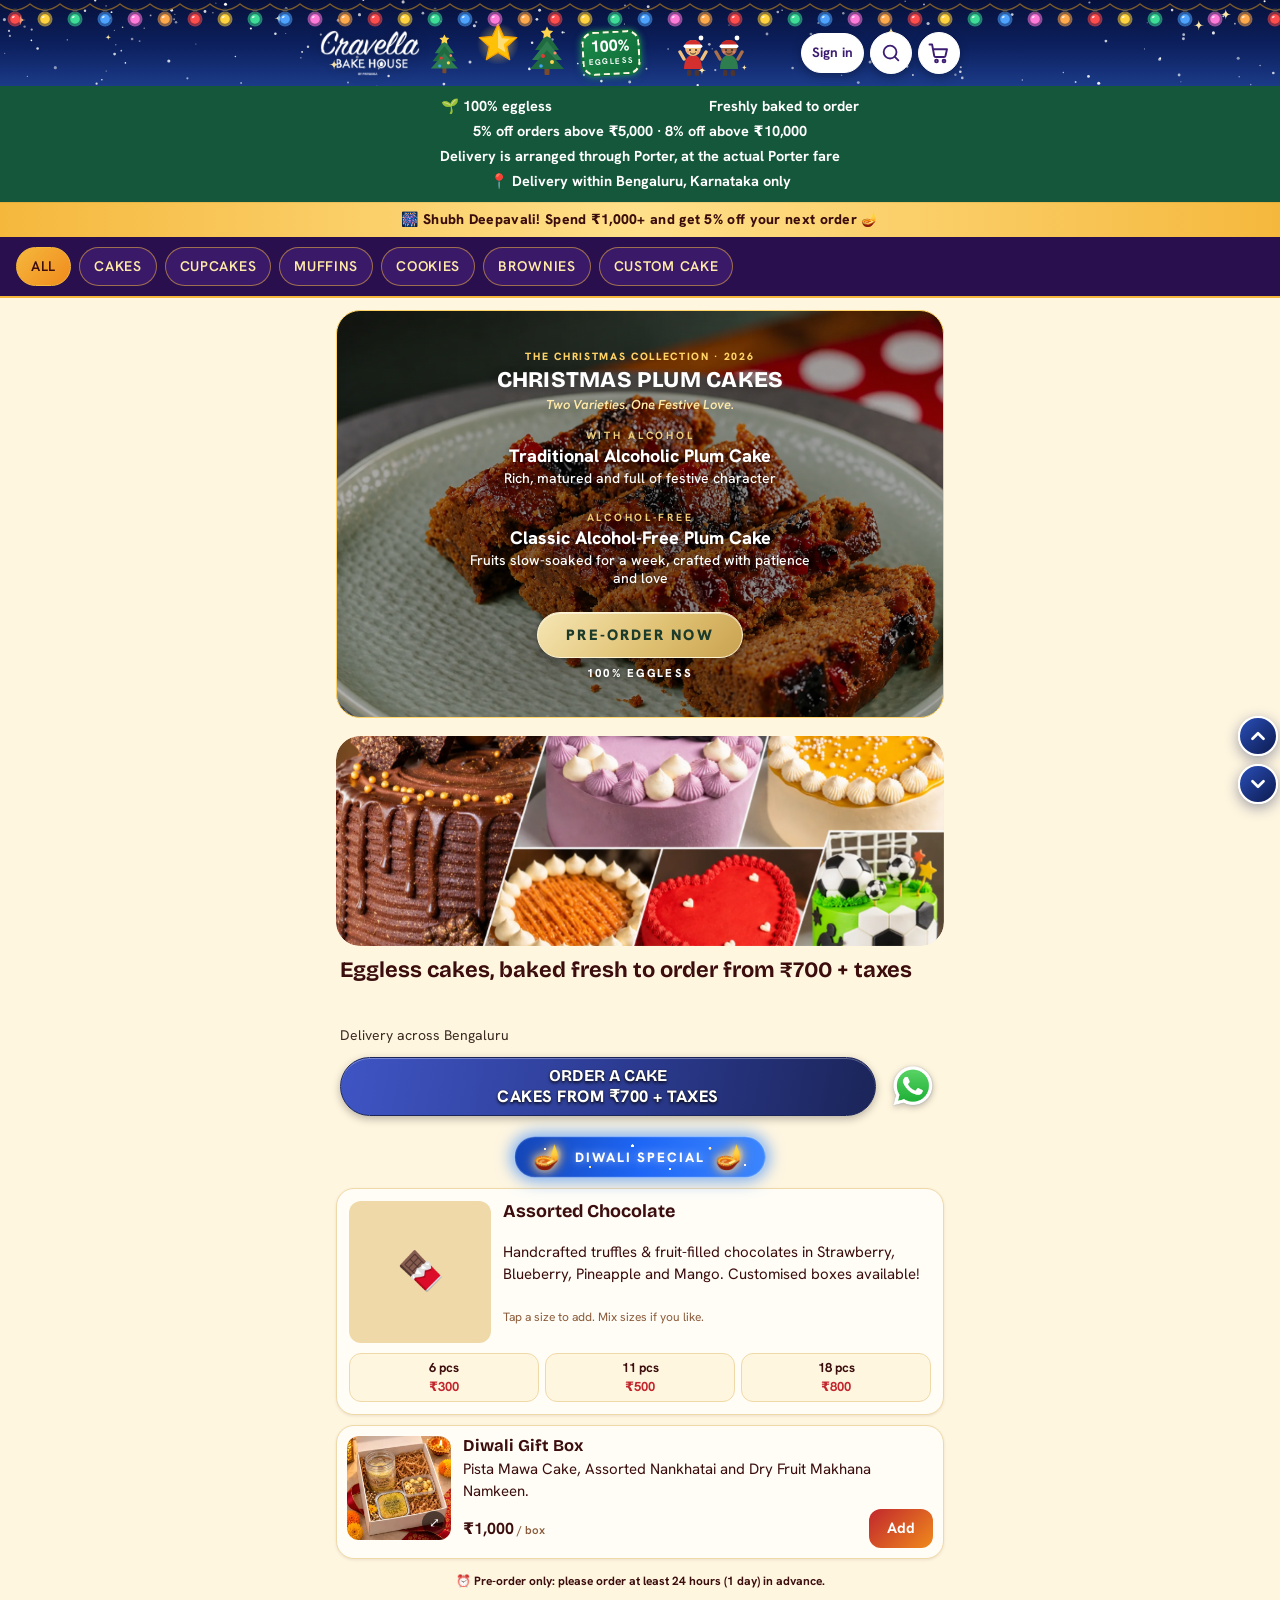
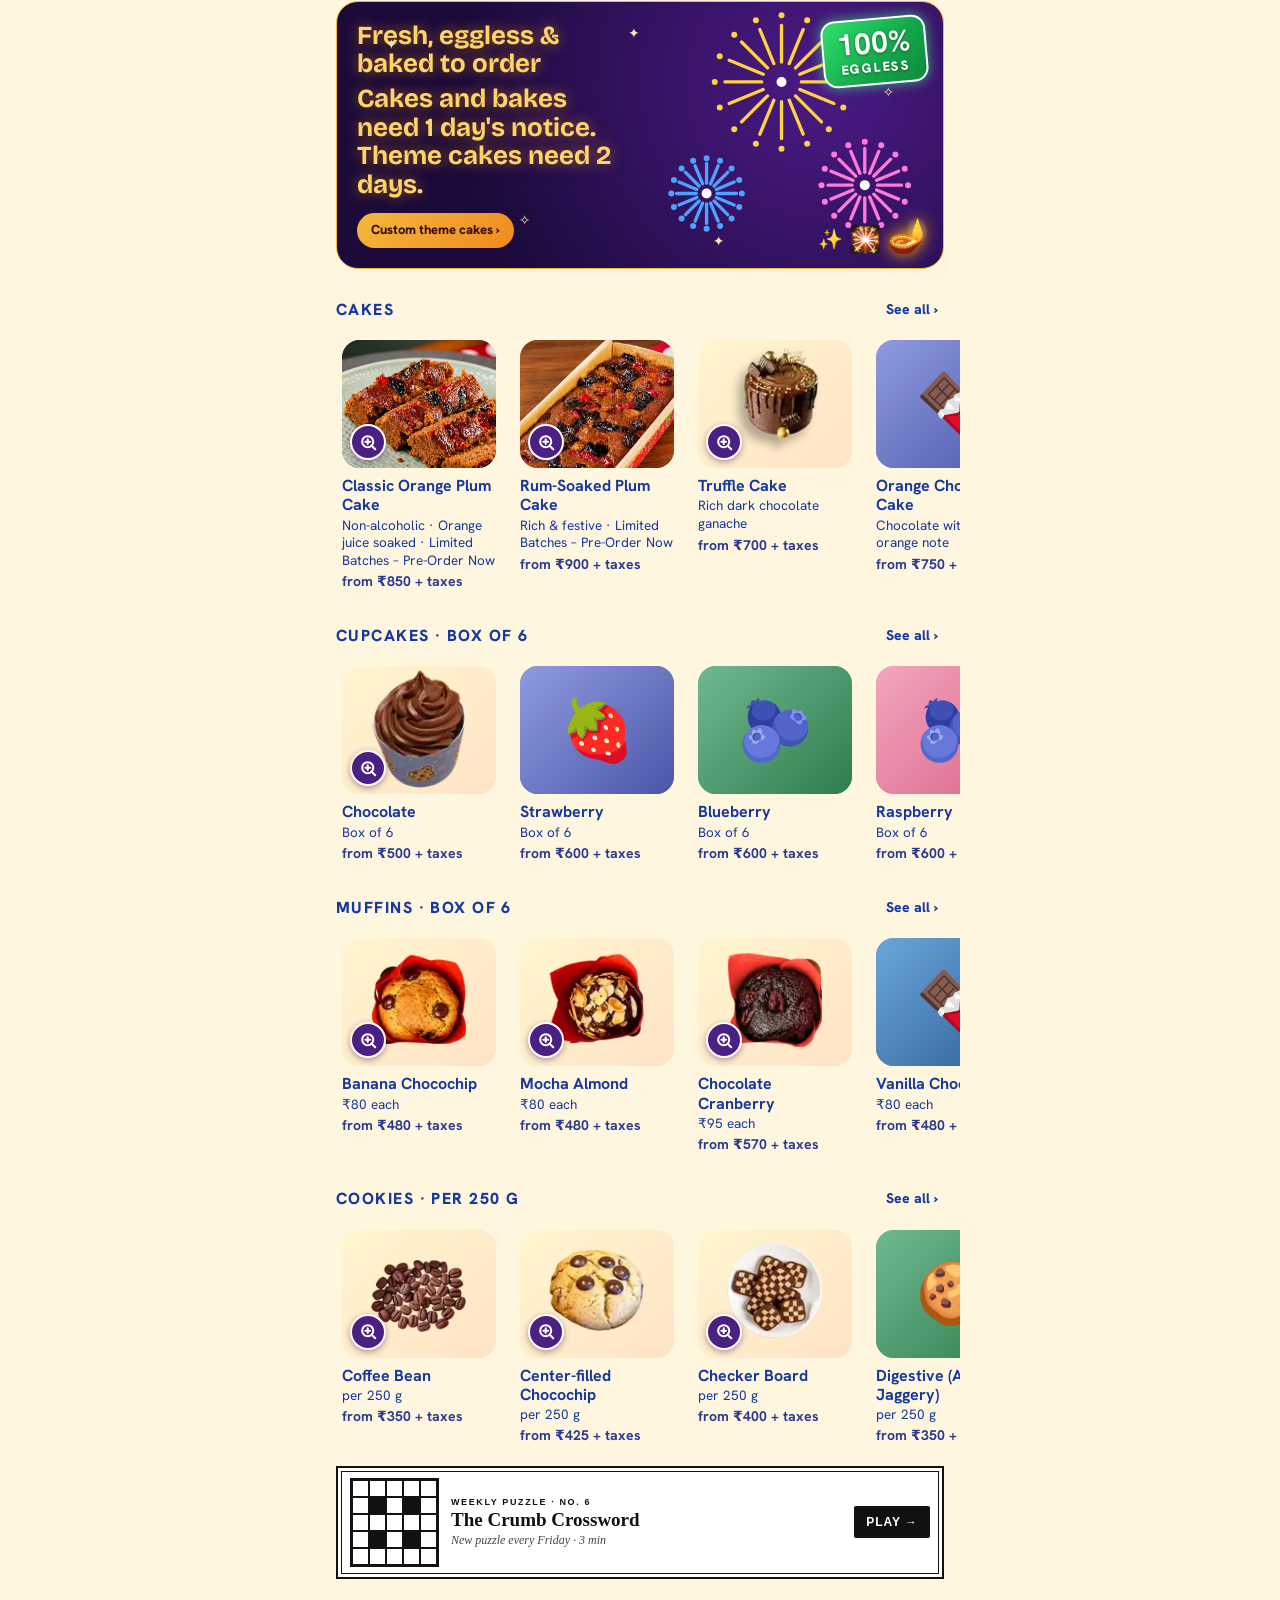
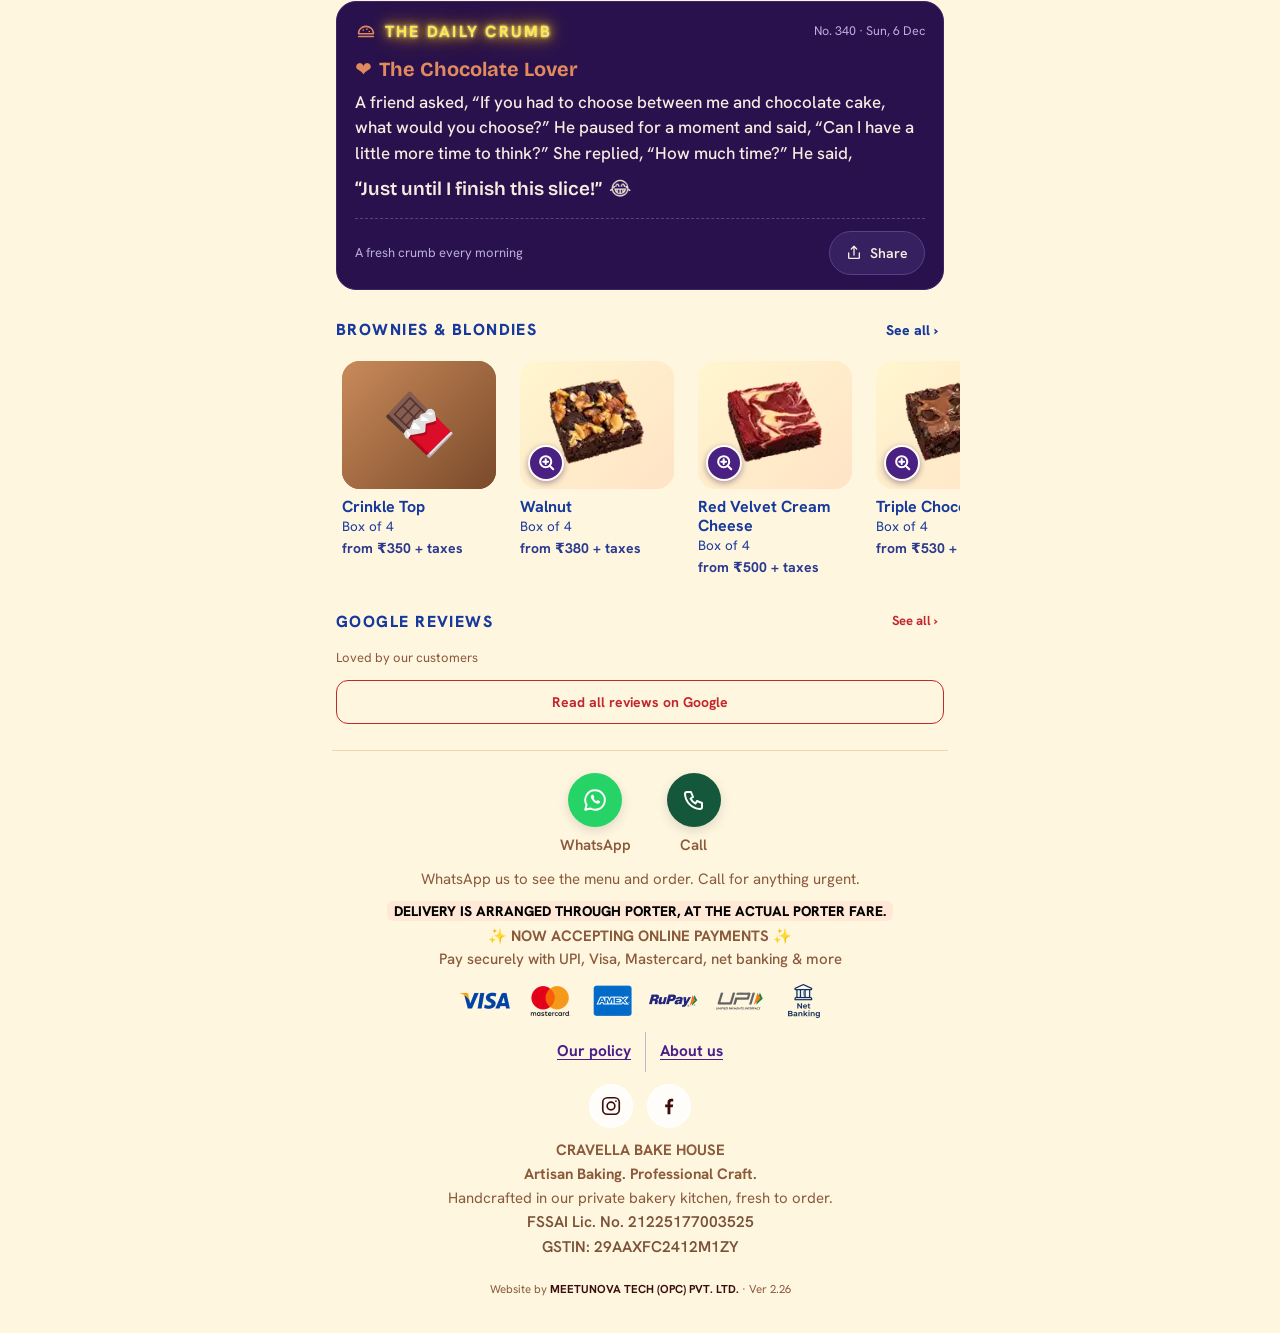
==== commit 34baa0b1: "Plum cakes: Limited Batches – Pre-Order Now (not deployed) Co-Authored-By: Claude Sonnet 5.5 <norepl" ====
--- a/index.html
+++ b/index.html
@@ -604,7 +604,7 @@
 <script>
 const API_URL='https://cravella-api.connect-679.workers.dev';
 const WA='918147733224',WA_TXT="Hi, I'd like to see the menu",WA_LINK='https://wa.me/'+WA+'?text='+encodeURIComponent(WA_TXT);
-const MENU={"weights":[0.5,1,1.5,2],"cakes":[{"id":"plumorange","name":"Classic Orange Plum Cake","group":"Christmas plum cakes","desc":"Non-alcoholic · Orange juice soaked · Limited stock","img":"plum-orange2.webp","noguide":true,"weights":[0.5,1],"creams":[{"id":"","label":"","prices":[850,1700]}]},{"id":"plumrum","name":"Rum-Soaked Plum Cake","group":"Christmas plum cakes","desc":"Rich & festive · Limited stock","img":"plum-rum2.webp","noguide":true,"weights":[0.5,1],"creams":[{"id":"","label":"","prices":[900,1800]}]},{"id":"truffle","name":"Truffle Cake","group":"Chocolate cakes","desc":"Rich dark chocolate ganache","creams":[{"id":"","label":"","prices":[700,1250,1750,2300]}]},{"id":"orange","name":"Orange Chocolate Cake","group":"Chocolate cakes","desc":"Chocolate with a zesty orange note","creams":[{"id":"","label":"","prices":[750,1300,1850,2400]}]},{"id":"blackforest","name":"Black Forest","group":"Chocolate cakes","desc":"Chocolate, cream and cherries","creams":[{"id":"","label":"","prices":[750,1300,1850,2400]}]},{"id":"whiteforest","name":"White Forest","group":"Chocolate cakes","desc":"White chocolate and cream","creams":[{"id":"","label":"","prices":[800,1400,2000,2600]}]},{"id":"honeycoconut","name":"Honey Coconut Cake","group":"Tea time cakes","desc":"Soft coconut cake with a honey drizzle, lovely with tea","img":"honey-coconut-cake.webp","creams":[{"id":"","label":"","prices":[750,1450,2200,2800]}]},{"id":"strawberry","name":"Strawberry Cake","group":"Berry cakes","desc":"Fresh fruit flavour","creams":[{"id":"w","label":"Whipped cream","prices":[650,1200,1750,2200]},{"id":"b","label":"Butter cream","prices":[750,1350,2000,2500]},{"id":"c","label":"Cream cheese","prices":[850,1550,2300,2900]}]},{"id":"blueberry","name":"Blueberry Cake","group":"Berry cakes","desc":"Fresh fruit flavour","creams":[{"id":"w","label":"Whipped cream","prices":[650,1200,1750,2200]},{"id":"b","label":"Butter cream","prices":[750,1350,2000,2500]},{"id":"c","label":"Cream cheese","prices":[850,1550,2300,2900]}]},{"id":"raspberry","name":"Raspberry Cake","group":"Berry cakes","desc":"Fresh fruit flavour","creams":[{"id":"w","label":"Whipped cream","prices":[650,1200,1750,2200]},{"id":"b","label":"Butter cream","prices":[750,1350,2000,2500]},{"id":"c","label":"Cream cheese","prices":[850,1550,2300,2900]}]},{"id":"mango","name":"Mango Cake","group":"Fruit cakes","desc":"Light, fruity and fresh","creams":[{"id":"w","label":"Whipped cream","prices":[600,1150,1600,2000]},{"id":"b","label":"Butter cream","prices":[700,1300,1900,2500]},{"id":"c","label":"Cream cheese","prices":[800,1500,2200,2900]}]},{"id":"pineapple","name":"Pineapple Cake","group":"Fruit cakes","desc":"Light, fruity and fresh","creams":[{"id":"w","label":"Whipped cream","prices":[600,1150,1600,2000]},{"id":"b","label":"Butter cream","prices":[700,1300,1900,2500]},{"id":"c","label":"Cream cheese","prices":[800,1500,2200,2900]}]},{"id":"custom","name":"Custom / Theme Cake","group":"Custom cakes","custom":true,"desc":"Starts from ₹2,000 per kg. Choose a size, then share your reference at checkout.","creams":[{"id":"","label":"","prices":[2000,3000,4000]}],"weights":[1,1.5,2]}],"cupcakes":[{"id":"cup0","name":"Chocolate","fl":"Chocolate mousse","rate":83,"box":500,"size":6},{"id":"cup0g","name":"Chocolate","par":"cup0","fl":"Chocolate ganache","rate":100,"box":600,"size":6},{"id":"cup0b","name":"Chocolate","par":"cup0","fl":"Butter cream","rate":100,"box":600,"size":6},{"id":"cup1","name":"Strawberry","fl":"Whipped cream","rate":80,"box":480,"size":6},{"id":"cup1b","name":"Strawberry","par":"cup1","fl":"Butter cream","rate":100,"box":600,"size":6},{"id":"cup1c","name":"Strawberry","par":"cup1","fl":"Cream cheese","rate":116,"box":700,"size":6},{"id":"cup2","name":"Blueberry","fl":"Whipped cream","rate":80,"box":480,"size":6},{"id":"cup2b","name":"Blueberry","par":"cup2","fl":"Butter cream","rate":100,"box":600,"size":6},{"id":"cup2c","name":"Blueberry","par":"cup2","fl":"Cream cheese","rate":116,"box":700,"size":6},{"id":"cup3","name":"Raspberry","fl":"Whipped cream","rate":80,"box":480,"size":6},{"id":"cup3b","name":"Raspberry","par":"cup3","fl":"Butter cream","rate":100,"box":600,"size":6},{"id":"cup3c","name":"Raspberry","par":"cup3","fl":"Cream cheese","rate":116,"box":700,"size":6},{"id":"cup4","name":"Mango","fl":"Whipped cream","rate":80,"box":480,"size":6},{"id":"cup4b","name":"Mango","par":"cup4","fl":"Butter cream","rate":100,"box":600,"size":6},{"id":"cup4c","name":"Mango","par":"cup4","fl":"Cream cheese","rate":116,"box":700,"size":6}],"muffins":[{"id":"muf0","name":"Banana Chocochip","rate":80,"box":480,"size":6},{"id":"muf1","name":"Mocha Almond","rate":80,"box":480,"size":6},{"id":"muf2","name":"Chocolate Cranberry","rate":95,"box":570,"size":6},{"id":"muf3","name":"Vanilla Chocochip","rate":80,"box":480,"size":6},{"id":"muf4","name":"Carrot","rate":80,"box":480,"size":6},{"id":"muf5","name":"Pista Mawa Cake","rate":100,"box":600,"size":6}],"brownies":[{"id":"brn0","name":"Crinkle Top","rate":90,"box":350,"size":4},{"id":"brn1","name":"Walnut","rate":100,"box":380,"size":4},{"id":"brn2","name":"Red Velvet Cream Cheese","rate":130,"box":500,"size":4},{"id":"brn3","name":"Triple Chocolate","rate":140,"box":530,"size":4},{"id":"brn4","name":"Fudgy Cookie & Cream","rate":130,"box":500,"size":4},{"id":"brn5","name":"Lotus Biscoff","rate":160,"box":600,"size":4},{"id":"brn6","name":"Tiramisu","rate":160,"box":600,"size":4}],"blondies":[{"id":"bld0","name":"Pista & Rose","rate":160,"box":620,"size":4},{"id":"bld1","name":"Coconut","rate":150,"box":580,"size":4}],"cookies":[{"id":"cok0","name":"Coffee Bean","rate":350},{"id":"cok1","name":"Center-filled Chocochip","rate":425},{"id":"cok2","name":"Checker Board","rate":400},{"id":"cok3","name":"Digestive (Atta & Jaggery)","rate":350},{"id":"cok4","name":"Gluten Free Vegan","rate":450},{"id":"cok5","name":"Butter","rate":350}],"discount":{"tiers":[[10001,8],[5001,5]],"coupons":false}};
+const MENU={"weights":[0.5,1,1.5,2],"cakes":[{"id":"plumorange","name":"Classic Orange Plum Cake","group":"Christmas plum cakes","desc":"Non-alcoholic · Orange juice soaked · Limited Batches – Pre-Order Now","img":"plum-orange2.webp","noguide":true,"weights":[0.5,1],"creams":[{"id":"","label":"","prices":[850,1700]}]},{"id":"plumrum","name":"Rum-Soaked Plum Cake","group":"Christmas plum cakes","desc":"Rich & festive · Limited Batches – Pre-Order Now","img":"plum-rum2.webp","noguide":true,"weights":[0.5,1],"creams":[{"id":"","label":"","prices":[900,1800]}]},{"id":"truffle","name":"Truffle Cake","group":"Chocolate cakes","desc":"Rich dark chocolate ganache","creams":[{"id":"","label":"","prices":[700,1250,1750,2300]}]},{"id":"orange","name":"Orange Chocolate Cake","group":"Chocolate cakes","desc":"Chocolate with a zesty orange note","creams":[{"id":"","label":"","prices":[750,1300,1850,2400]}]},{"id":"blackforest","name":"Black Forest","group":"Chocolate cakes","desc":"Chocolate, cream and cherries","creams":[{"id":"","label":"","prices":[750,1300,1850,2400]}]},{"id":"whiteforest","name":"White Forest","group":"Chocolate cakes","desc":"White chocolate and cream","creams":[{"id":"","label":"","prices":[800,1400,2000,2600]}]},{"id":"honeycoconut","name":"Honey Coconut Cake","group":"Tea time cakes","desc":"Soft coconut cake with a honey drizzle, lovely with tea","img":"honey-coconut-cake.webp","creams":[{"id":"","label":"","prices":[750,1450,2200,2800]}]},{"id":"strawberry","name":"Strawberry Cake","group":"Berry cakes","desc":"Fresh fruit flavour","creams":[{"id":"w","label":"Whipped cream","prices":[650,1200,1750,2200]},{"id":"b","label":"Butter cream","prices":[750,1350,2000,2500]},{"id":"c","label":"Cream cheese","prices":[850,1550,2300,2900]}]},{"id":"blueberry","name":"Blueberry Cake","group":"Berry cakes","desc":"Fresh fruit flavour","creams":[{"id":"w","label":"Whipped cream","prices":[650,1200,1750,2200]},{"id":"b","label":"Butter cream","prices":[750,1350,2000,2500]},{"id":"c","label":"Cream cheese","prices":[850,1550,2300,2900]}]},{"id":"raspberry","name":"Raspberry Cake","group":"Berry cakes","desc":"Fresh fruit flavour","creams":[{"id":"w","label":"Whipped cream","prices":[650,1200,1750,2200]},{"id":"b","label":"Butter cream","prices":[750,1350,2000,2500]},{"id":"c","label":"Cream cheese","prices":[850,1550,2300,2900]}]},{"id":"mango","name":"Mango Cake","group":"Fruit cakes","desc":"Light, fruity and fresh","creams":[{"id":"w","label":"Whipped cream","prices":[600,1150,1600,2000]},{"id":"b","label":"Butter cream","prices":[700,1300,1900,2500]},{"id":"c","label":"Cream cheese","prices":[800,1500,2200,2900]}]},{"id":"pineapple","name":"Pineapple Cake","group":"Fruit cakes","desc":"Light, fruity and fresh","creams":[{"id":"w","label":"Whipped cream","prices":[600,1150,1600,2000]},{"id":"b","label":"Butter cream","prices":[700,1300,1900,2500]},{"id":"c","label":"Cream cheese","prices":[800,1500,2200,2900]}]},{"id":"custom","name":"Custom / Theme Cake","group":"Custom cakes","custom":true,"desc":"Starts from ₹2,000 per kg. Choose a size, then share your reference at checkout.","creams":[{"id":"","label":"","prices":[2000,3000,4000]}],"weights":[1,1.5,2]}],"cupcakes":[{"id":"cup0","name":"Chocolate","fl":"Chocolate mousse","rate":83,"box":500,"size":6},{"id":"cup0g","name":"Chocolate","par":"cup0","fl":"Chocolate ganache","rate":100,"box":600,"size":6},{"id":"cup0b","name":"Chocolate","par":"cup0","fl":"Butter cream","rate":100,"box":600,"size":6},{"id":"cup1","name":"Strawberry","fl":"Whipped cream","rate":80,"box":480,"size":6},{"id":"cup1b","name":"Strawberry","par":"cup1","fl":"Butter cream","rate":100,"box":600,"size":6},{"id":"cup1c","name":"Strawberry","par":"cup1","fl":"Cream cheese","rate":116,"box":700,"size":6},{"id":"cup2","name":"Blueberry","fl":"Whipped cream","rate":80,"box":480,"size":6},{"id":"cup2b","name":"Blueberry","par":"cup2","fl":"Butter cream","rate":100,"box":600,"size":6},{"id":"cup2c","name":"Blueberry","par":"cup2","fl":"Cream cheese","rate":116,"box":700,"size":6},{"id":"cup3","name":"Raspberry","fl":"Whipped cream","rate":80,"box":480,"size":6},{"id":"cup3b","name":"Raspberry","par":"cup3","fl":"Butter cream","rate":100,"box":600,"size":6},{"id":"cup3c","name":"Raspberry","par":"cup3","fl":"Cream cheese","rate":116,"box":700,"size":6},{"id":"cup4","name":"Mango","fl":"Whipped cream","rate":80,"box":480,"size":6},{"id":"cup4b","name":"Mango","par":"cup4","fl":"Butter cream","rate":100,"box":600,"size":6},{"id":"cup4c","name":"Mango","par":"cup4","fl":"Cream cheese","rate":116,"box":700,"size":6}],"muffins":[{"id":"muf0","name":"Banana Chocochip","rate":80,"box":480,"size":6},{"id":"muf1","name":"Mocha Almond","rate":80,"box":480,"size":6},{"id":"muf2","name":"Chocolate Cranberry","rate":95,"box":570,"size":6},{"id":"muf3","name":"Vanilla Chocochip","rate":80,"box":480,"size":6},{"id":"muf4","name":"Carrot","rate":80,"box":480,"size":6},{"id":"muf5","name":"Pista Mawa Cake","rate":100,"box":600,"size":6}],"brownies":[{"id":"brn0","name":"Crinkle Top","rate":90,"box":350,"size":4},{"id":"brn1","name":"Walnut","rate":100,"box":380,"size":4},{"id":"brn2","name":"Red Velvet Cream Cheese","rate":130,"box":500,"size":4},{"id":"brn3","name":"Triple Chocolate","rate":140,"box":530,"size":4},{"id":"brn4","name":"Fudgy Cookie & Cream","rate":130,"box":500,"size":4},{"id":"brn5","name":"Lotus Biscoff","rate":160,"box":600,"size":4},{"id":"brn6","name":"Tiramisu","rate":160,"box":600,"size":4}],"blondies":[{"id":"bld0","name":"Pista & Rose","rate":160,"box":620,"size":4},{"id":"bld1","name":"Coconut","rate":150,"box":580,"size":4}],"cookies":[{"id":"cok0","name":"Coffee Bean","rate":350},{"id":"cok1","name":"Center-filled Chocochip","rate":425},{"id":"cok2","name":"Checker Board","rate":400},{"id":"cok3","name":"Digestive (Atta & Jaggery)","rate":350},{"id":"cok4","name":"Gluten Free Vegan","rate":450},{"id":"cok5","name":"Butter","rate":350}],"discount":{"tiers":[[10001,8],[5001,5]],"coupons":false}};
 const IMG=window.CB_IMG||{};
 const LEAD={cake:48,other:24}; // notice in hours from the moment of ordering
 const TIMES=['10:00 AM','11:00 AM','12:00 PM','1:00 PM','2:00 PM','3:00 PM','4:00 PM','5:00 PM','6:00 PM','7:00 PM','8:00 PM'];
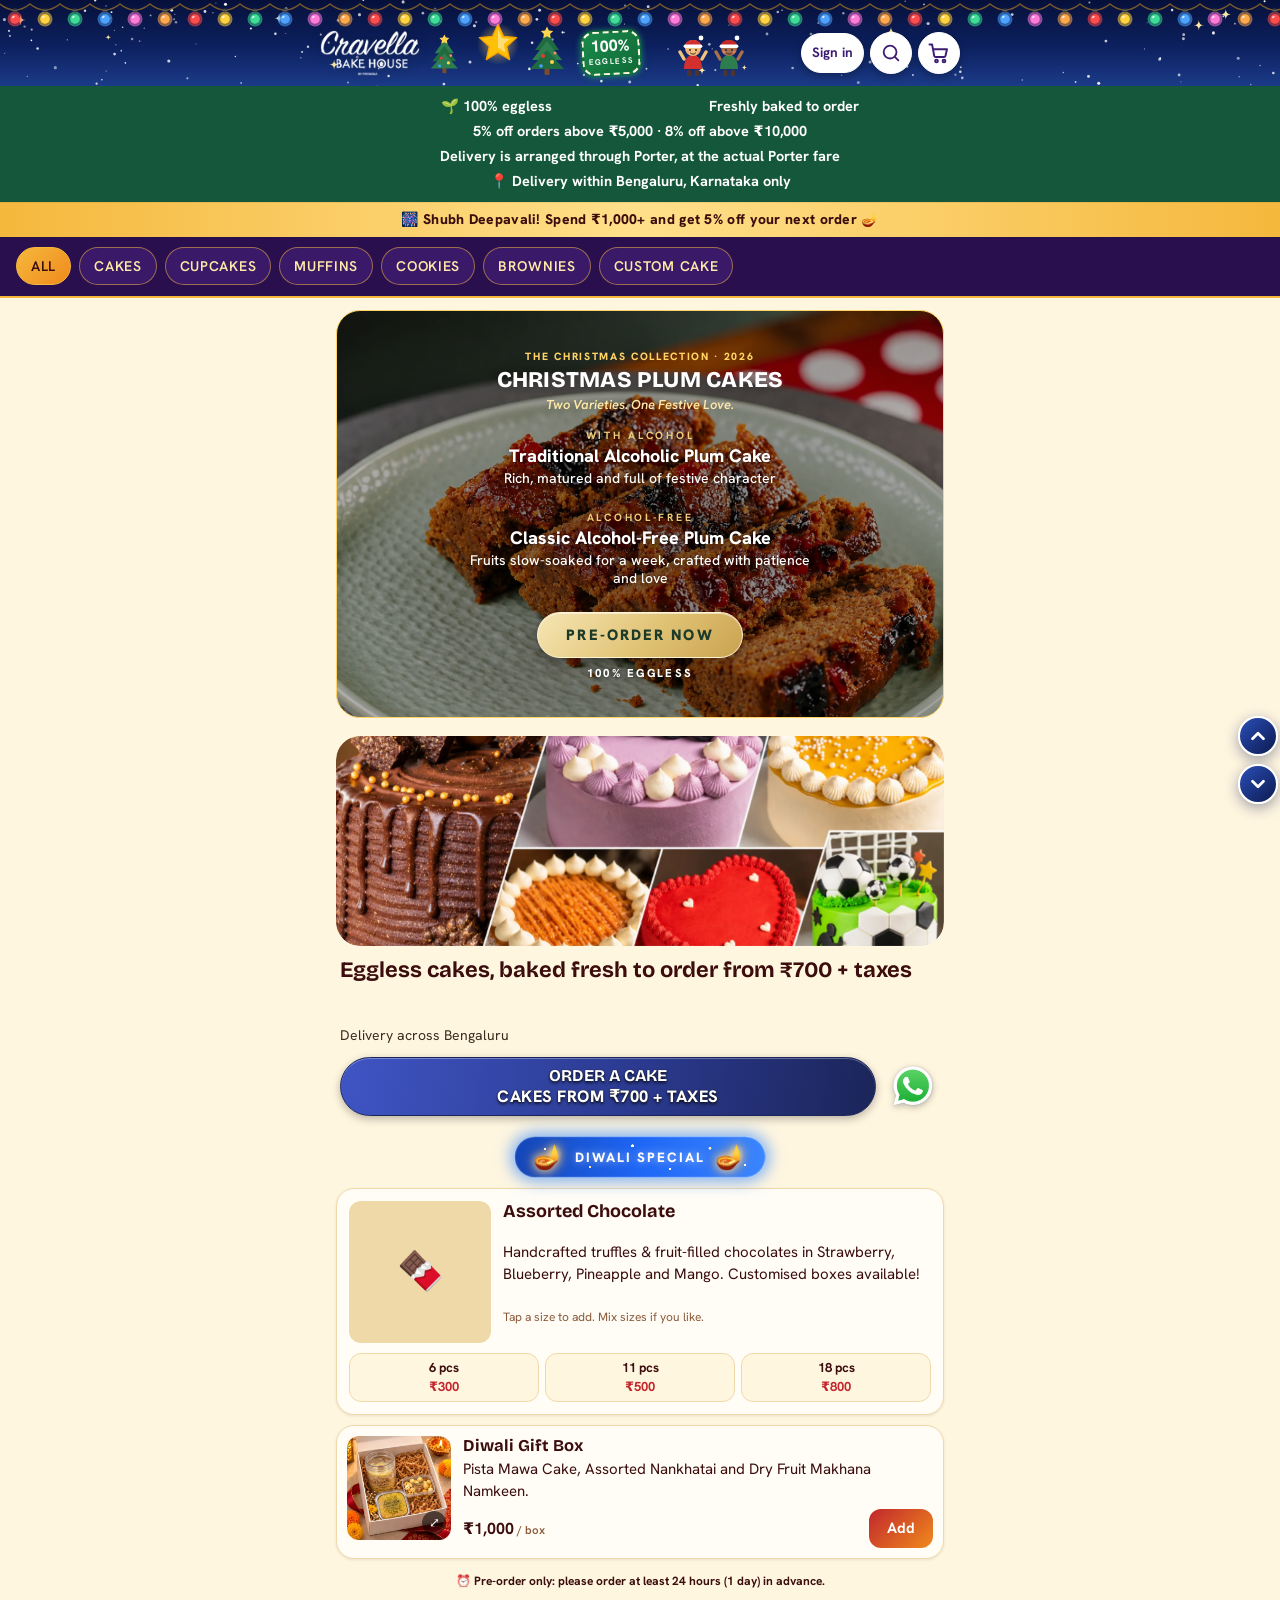
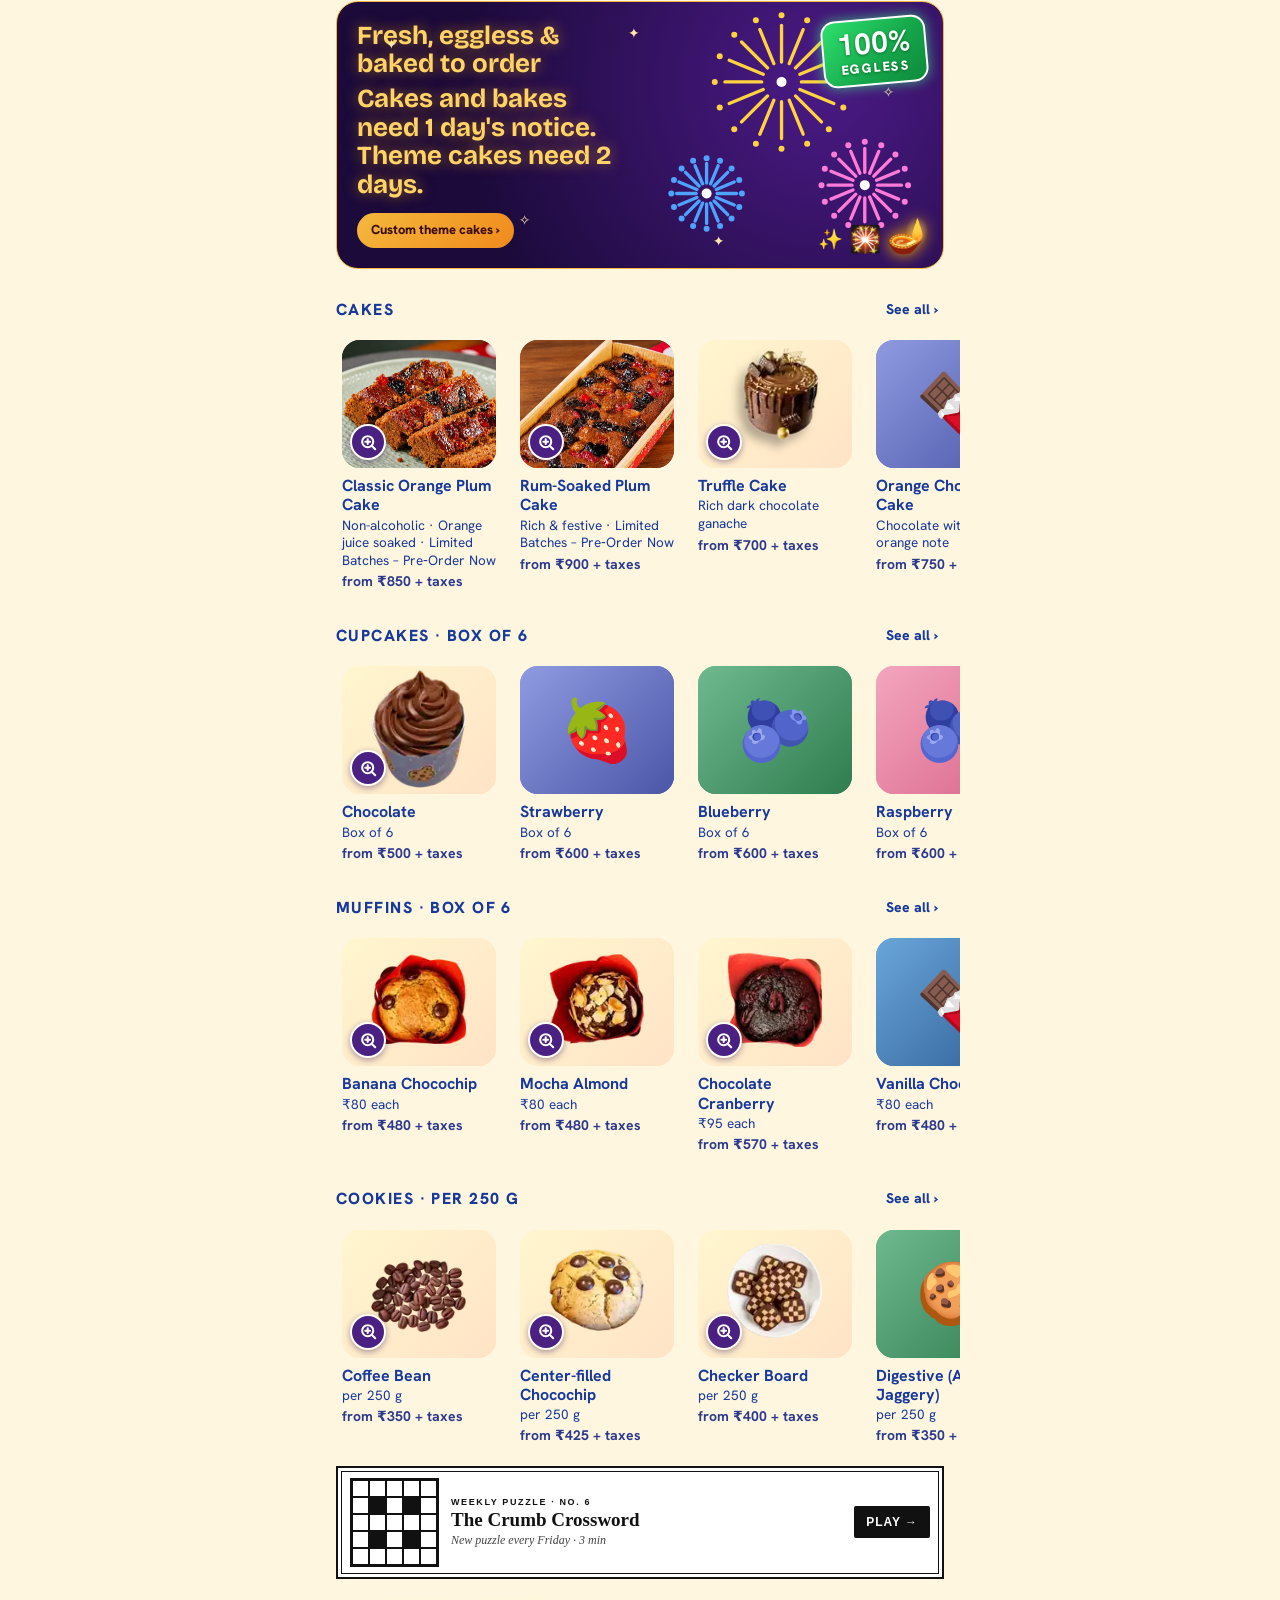
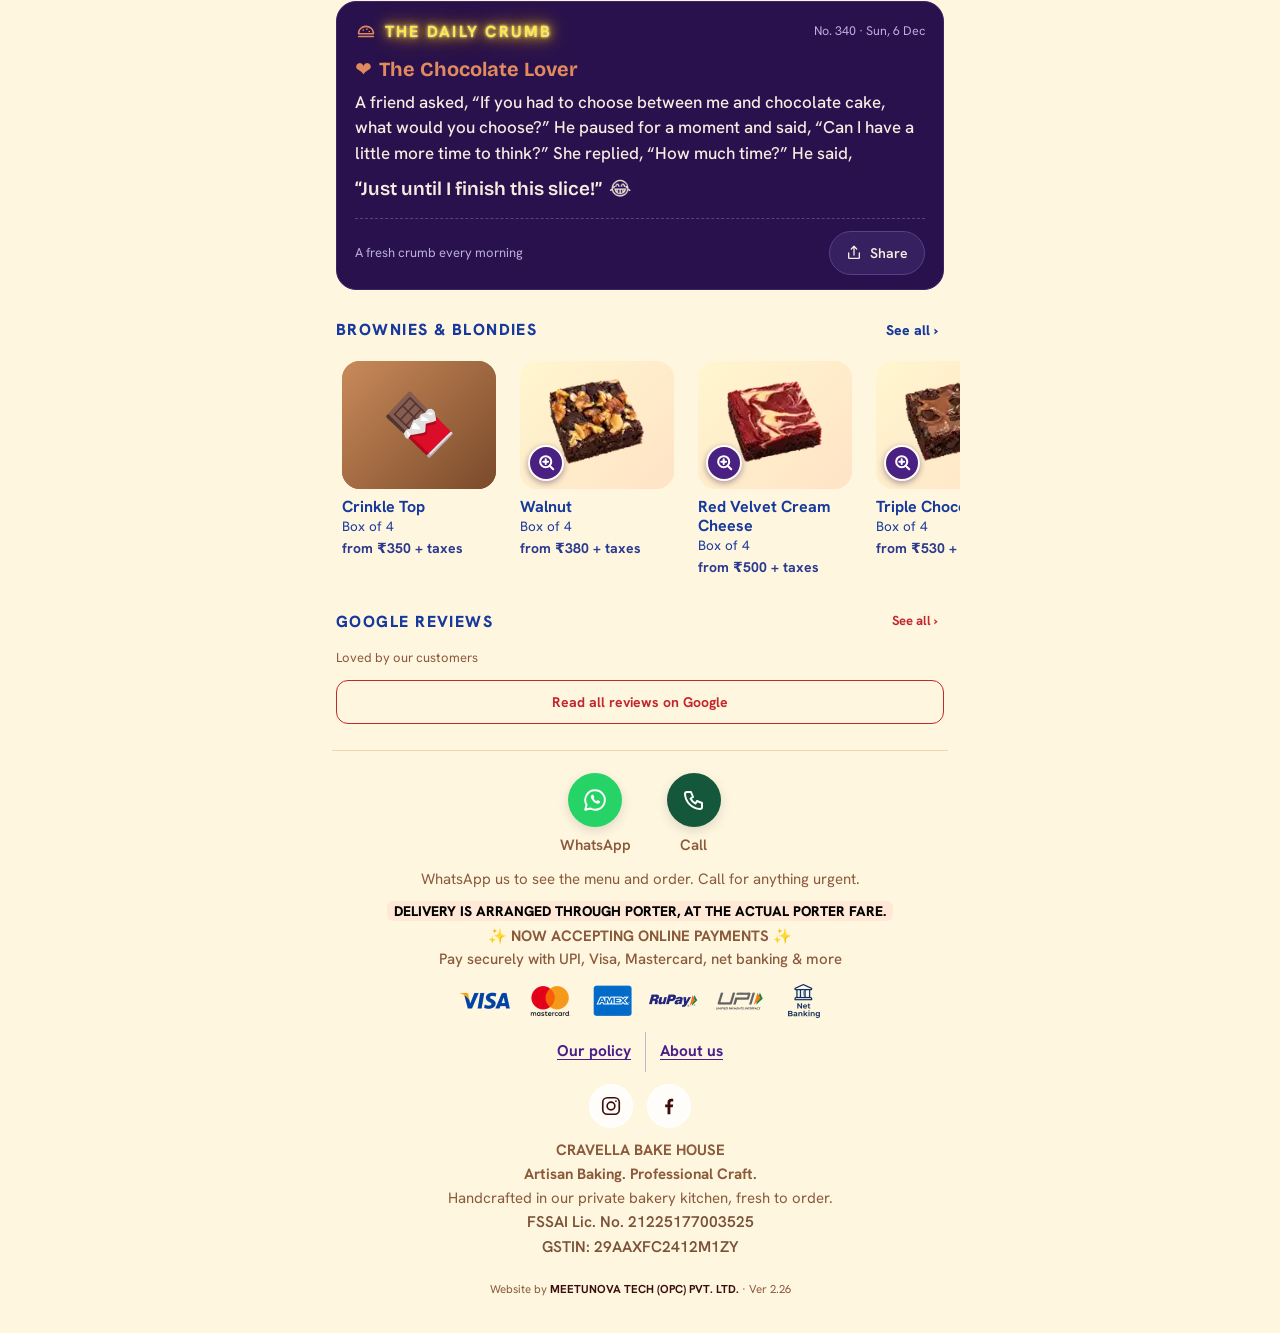
==== commit 53eeb2de: "Plum cakes: bold Eggless in the description (not deployed) Co-Authored-By: Claude Sonnet 5.5 <norepl" ====
--- a/index.html
+++ b/index.html
@@ -604,7 +604,7 @@
 <script>
 const API_URL='https://cravella-api.connect-679.workers.dev';
 const WA='918147733224',WA_TXT="Hi, I'd like to see the menu",WA_LINK='https://wa.me/'+WA+'?text='+encodeURIComponent(WA_TXT);
-const MENU={"weights":[0.5,1,1.5,2],"cakes":[{"id":"plumorange","name":"Classic Orange Plum Cake","group":"Christmas plum cakes","desc":"Non-alcoholic · Orange juice soaked · Limited Batches – Pre-Order Now","img":"plum-orange2.webp","noguide":true,"weights":[0.5,1],"creams":[{"id":"","label":"","prices":[850,1700]}]},{"id":"plumrum","name":"Rum-Soaked Plum Cake","group":"Christmas plum cakes","desc":"Rich & festive · Limited Batches – Pre-Order Now","img":"plum-rum2.webp","noguide":true,"weights":[0.5,1],"creams":[{"id":"","label":"","prices":[900,1800]}]},{"id":"truffle","name":"Truffle Cake","group":"Chocolate cakes","desc":"Rich dark chocolate ganache","creams":[{"id":"","label":"","prices":[700,1250,1750,2300]}]},{"id":"orange","name":"Orange Chocolate Cake","group":"Chocolate cakes","desc":"Chocolate with a zesty orange note","creams":[{"id":"","label":"","prices":[750,1300,1850,2400]}]},{"id":"blackforest","name":"Black Forest","group":"Chocolate cakes","desc":"Chocolate, cream and cherries","creams":[{"id":"","label":"","prices":[750,1300,1850,2400]}]},{"id":"whiteforest","name":"White Forest","group":"Chocolate cakes","desc":"White chocolate and cream","creams":[{"id":"","label":"","prices":[800,1400,2000,2600]}]},{"id":"honeycoconut","name":"Honey Coconut Cake","group":"Tea time cakes","desc":"Soft coconut cake with a honey drizzle, lovely with tea","img":"honey-coconut-cake.webp","creams":[{"id":"","label":"","prices":[750,1450,2200,2800]}]},{"id":"strawberry","name":"Strawberry Cake","group":"Berry cakes","desc":"Fresh fruit flavour","creams":[{"id":"w","label":"Whipped cream","prices":[650,1200,1750,2200]},{"id":"b","label":"Butter cream","prices":[750,1350,2000,2500]},{"id":"c","label":"Cream cheese","prices":[850,1550,2300,2900]}]},{"id":"blueberry","name":"Blueberry Cake","group":"Berry cakes","desc":"Fresh fruit flavour","creams":[{"id":"w","label":"Whipped cream","prices":[650,1200,1750,2200]},{"id":"b","label":"Butter cream","prices":[750,1350,2000,2500]},{"id":"c","label":"Cream cheese","prices":[850,1550,2300,2900]}]},{"id":"raspberry","name":"Raspberry Cake","group":"Berry cakes","desc":"Fresh fruit flavour","creams":[{"id":"w","label":"Whipped cream","prices":[650,1200,1750,2200]},{"id":"b","label":"Butter cream","prices":[750,1350,2000,2500]},{"id":"c","label":"Cream cheese","prices":[850,1550,2300,2900]}]},{"id":"mango","name":"Mango Cake","group":"Fruit cakes","desc":"Light, fruity and fresh","creams":[{"id":"w","label":"Whipped cream","prices":[600,1150,1600,2000]},{"id":"b","label":"Butter cream","prices":[700,1300,1900,2500]},{"id":"c","label":"Cream cheese","prices":[800,1500,2200,2900]}]},{"id":"pineapple","name":"Pineapple Cake","group":"Fruit cakes","desc":"Light, fruity and fresh","creams":[{"id":"w","label":"Whipped cream","prices":[600,1150,1600,2000]},{"id":"b","label":"Butter cream","prices":[700,1300,1900,2500]},{"id":"c","label":"Cream cheese","prices":[800,1500,2200,2900]}]},{"id":"custom","name":"Custom / Theme Cake","group":"Custom cakes","custom":true,"desc":"Starts from ₹2,000 per kg. Choose a size, then share your reference at checkout.","creams":[{"id":"","label":"","prices":[2000,3000,4000]}],"weights":[1,1.5,2]}],"cupcakes":[{"id":"cup0","name":"Chocolate","fl":"Chocolate mousse","rate":83,"box":500,"size":6},{"id":"cup0g","name":"Chocolate","par":"cup0","fl":"Chocolate ganache","rate":100,"box":600,"size":6},{"id":"cup0b","name":"Chocolate","par":"cup0","fl":"Butter cream","rate":100,"box":600,"size":6},{"id":"cup1","name":"Strawberry","fl":"Whipped cream","rate":80,"box":480,"size":6},{"id":"cup1b","name":"Strawberry","par":"cup1","fl":"Butter cream","rate":100,"box":600,"size":6},{"id":"cup1c","name":"Strawberry","par":"cup1","fl":"Cream cheese","rate":116,"box":700,"size":6},{"id":"cup2","name":"Blueberry","fl":"Whipped cream","rate":80,"box":480,"size":6},{"id":"cup2b","name":"Blueberry","par":"cup2","fl":"Butter cream","rate":100,"box":600,"size":6},{"id":"cup2c","name":"Blueberry","par":"cup2","fl":"Cream cheese","rate":116,"box":700,"size":6},{"id":"cup3","name":"Raspberry","fl":"Whipped cream","rate":80,"box":480,"size":6},{"id":"cup3b","name":"Raspberry","par":"cup3","fl":"Butter cream","rate":100,"box":600,"size":6},{"id":"cup3c","name":"Raspberry","par":"cup3","fl":"Cream cheese","rate":116,"box":700,"size":6},{"id":"cup4","name":"Mango","fl":"Whipped cream","rate":80,"box":480,"size":6},{"id":"cup4b","name":"Mango","par":"cup4","fl":"Butter cream","rate":100,"box":600,"size":6},{"id":"cup4c","name":"Mango","par":"cup4","fl":"Cream cheese","rate":116,"box":700,"size":6}],"muffins":[{"id":"muf0","name":"Banana Chocochip","rate":80,"box":480,"size":6},{"id":"muf1","name":"Mocha Almond","rate":80,"box":480,"size":6},{"id":"muf2","name":"Chocolate Cranberry","rate":95,"box":570,"size":6},{"id":"muf3","name":"Vanilla Chocochip","rate":80,"box":480,"size":6},{"id":"muf4","name":"Carrot","rate":80,"box":480,"size":6},{"id":"muf5","name":"Pista Mawa Cake","rate":100,"box":600,"size":6}],"brownies":[{"id":"brn0","name":"Crinkle Top","rate":90,"box":350,"size":4},{"id":"brn1","name":"Walnut","rate":100,"box":380,"size":4},{"id":"brn2","name":"Red Velvet Cream Cheese","rate":130,"box":500,"size":4},{"id":"brn3","name":"Triple Chocolate","rate":140,"box":530,"size":4},{"id":"brn4","name":"Fudgy Cookie & Cream","rate":130,"box":500,"size":4},{"id":"brn5","name":"Lotus Biscoff","rate":160,"box":600,"size":4},{"id":"brn6","name":"Tiramisu","rate":160,"box":600,"size":4}],"blondies":[{"id":"bld0","name":"Pista & Rose","rate":160,"box":620,"size":4},{"id":"bld1","name":"Coconut","rate":150,"box":580,"size":4}],"cookies":[{"id":"cok0","name":"Coffee Bean","rate":350},{"id":"cok1","name":"Center-filled Chocochip","rate":425},{"id":"cok2","name":"Checker Board","rate":400},{"id":"cok3","name":"Digestive (Atta & Jaggery)","rate":350},{"id":"cok4","name":"Gluten Free Vegan","rate":450},{"id":"cok5","name":"Butter","rate":350}],"discount":{"tiers":[[10001,8],[5001,5]],"coupons":false}};
+const MENU={"weights":[0.5,1,1.5,2],"cakes":[{"id":"plumorange","name":"Classic Orange Plum Cake","group":"Christmas plum cakes","desc":"Non-alcoholic · Orange juice soaked · Limited Batches – Pre‑Order Now","img":"plum-orange2.webp","noguide":true,"weights":[0.5,1],"creams":[{"id":"","label":"","prices":[850,1700]}]},{"id":"plumrum","name":"Rum-Soaked Plum Cake","group":"Christmas plum cakes","desc":"Rich & festive · Limited Batches – Pre‑Order Now","img":"plum-rum2.webp","noguide":true,"weights":[0.5,1],"creams":[{"id":"","label":"","prices":[900,1800]}]},{"id":"truffle","name":"Truffle Cake","group":"Chocolate cakes","desc":"Rich dark chocolate ganache","creams":[{"id":"","label":"","prices":[700,1250,1750,2300]}]},{"id":"orange","name":"Orange Chocolate Cake","group":"Chocolate cakes","desc":"Chocolate with a zesty orange note","creams":[{"id":"","label":"","prices":[750,1300,1850,2400]}]},{"id":"blackforest","name":"Black Forest","group":"Chocolate cakes","desc":"Chocolate, cream and cherries","creams":[{"id":"","label":"","prices":[750,1300,1850,2400]}]},{"id":"whiteforest","name":"White Forest","group":"Chocolate cakes","desc":"White chocolate and cream","creams":[{"id":"","label":"","prices":[800,1400,2000,2600]}]},{"id":"honeycoconut","name":"Honey Coconut Cake","group":"Tea time cakes","desc":"Soft coconut cake with a honey drizzle, lovely with tea","img":"honey-coconut-cake.webp","creams":[{"id":"","label":"","prices":[750,1450,2200,2800]}]},{"id":"strawberry","name":"Strawberry Cake","group":"Berry cakes","desc":"Fresh fruit flavour","creams":[{"id":"w","label":"Whipped cream","prices":[650,1200,1750,2200]},{"id":"b","label":"Butter cream","prices":[750,1350,2000,2500]},{"id":"c","label":"Cream cheese","prices":[850,1550,2300,2900]}]},{"id":"blueberry","name":"Blueberry Cake","group":"Berry cakes","desc":"Fresh fruit flavour","creams":[{"id":"w","label":"Whipped cream","prices":[650,1200,1750,2200]},{"id":"b","label":"Butter cream","prices":[750,1350,2000,2500]},{"id":"c","label":"Cream cheese","prices":[850,1550,2300,2900]}]},{"id":"raspberry","name":"Raspberry Cake","group":"Berry cakes","desc":"Fresh fruit flavour","creams":[{"id":"w","label":"Whipped cream","prices":[650,1200,1750,2200]},{"id":"b","label":"Butter cream","prices":[750,1350,2000,2500]},{"id":"c","label":"Cream cheese","prices":[850,1550,2300,2900]}]},{"id":"mango","name":"Mango Cake","group":"Fruit cakes","desc":"Light, fruity and fresh","creams":[{"id":"w","label":"Whipped cream","prices":[600,1150,1600,2000]},{"id":"b","label":"Butter cream","prices":[700,1300,1900,2500]},{"id":"c","label":"Cream cheese","prices":[800,1500,2200,2900]}]},{"id":"pineapple","name":"Pineapple Cake","group":"Fruit cakes","desc":"Light, fruity and fresh","creams":[{"id":"w","label":"Whipped cream","prices":[600,1150,1600,2000]},{"id":"b","label":"Butter cream","prices":[700,1300,1900,2500]},{"id":"c","label":"Cream cheese","prices":[800,1500,2200,2900]}]},{"id":"custom","name":"Custom / Theme Cake","group":"Custom cakes","custom":true,"desc":"Starts from ₹2,000 per kg. Choose a size, then share your reference at checkout.","creams":[{"id":"","label":"","prices":[2000,3000,4000]}],"weights":[1,1.5,2]}],"cupcakes":[{"id":"cup0","name":"Chocolate","fl":"Chocolate mousse","rate":83,"box":500,"size":6},{"id":"cup0g","name":"Chocolate","par":"cup0","fl":"Chocolate ganache","rate":100,"box":600,"size":6},{"id":"cup0b","name":"Chocolate","par":"cup0","fl":"Butter cream","rate":100,"box":600,"size":6},{"id":"cup1","name":"Strawberry","fl":"Whipped cream","rate":80,"box":480,"size":6},{"id":"cup1b","name":"Strawberry","par":"cup1","fl":"Butter cream","rate":100,"box":600,"size":6},{"id":"cup1c","name":"Strawberry","par":"cup1","fl":"Cream cheese","rate":116,"box":700,"size":6},{"id":"cup2","name":"Blueberry","fl":"Whipped cream","rate":80,"box":480,"size":6},{"id":"cup2b","name":"Blueberry","par":"cup2","fl":"Butter cream","rate":100,"box":600,"size":6},{"id":"cup2c","name":"Blueberry","par":"cup2","fl":"Cream cheese","rate":116,"box":700,"size":6},{"id":"cup3","name":"Raspberry","fl":"Whipped cream","rate":80,"box":480,"size":6},{"id":"cup3b","name":"Raspberry","par":"cup3","fl":"Butter cream","rate":100,"box":600,"size":6},{"id":"cup3c","name":"Raspberry","par":"cup3","fl":"Cream cheese","rate":116,"box":700,"size":6},{"id":"cup4","name":"Mango","fl":"Whipped cream","rate":80,"box":480,"size":6},{"id":"cup4b","name":"Mango","par":"cup4","fl":"Butter cream","rate":100,"box":600,"size":6},{"id":"cup4c","name":"Mango","par":"cup4","fl":"Cream cheese","rate":116,"box":700,"size":6}],"muffins":[{"id":"muf0","name":"Banana Chocochip","rate":80,"box":480,"size":6},{"id":"muf1","name":"Mocha Almond","rate":80,"box":480,"size":6},{"id":"muf2","name":"Chocolate Cranberry","rate":95,"box":570,"size":6},{"id":"muf3","name":"Vanilla Chocochip","rate":80,"box":480,"size":6},{"id":"muf4","name":"Carrot","rate":80,"box":480,"size":6},{"id":"muf5","name":"Pista Mawa Cake","rate":100,"box":600,"size":6}],"brownies":[{"id":"brn0","name":"Crinkle Top","rate":90,"box":350,"size":4},{"id":"brn1","name":"Walnut","rate":100,"box":380,"size":4},{"id":"brn2","name":"Red Velvet Cream Cheese","rate":130,"box":500,"size":4},{"id":"brn3","name":"Triple Chocolate","rate":140,"box":530,"size":4},{"id":"brn4","name":"Fudgy Cookie & Cream","rate":130,"box":500,"size":4},{"id":"brn5","name":"Lotus Biscoff","rate":160,"box":600,"size":4},{"id":"brn6","name":"Tiramisu","rate":160,"box":600,"size":4}],"blondies":[{"id":"bld0","name":"Pista & Rose","rate":160,"box":620,"size":4},{"id":"bld1","name":"Coconut","rate":150,"box":580,"size":4}],"cookies":[{"id":"cok0","name":"Coffee Bean","rate":350},{"id":"cok1","name":"Center-filled Chocochip","rate":425},{"id":"cok2","name":"Checker Board","rate":400},{"id":"cok3","name":"Digestive (Atta & Jaggery)","rate":350},{"id":"cok4","name":"Gluten Free Vegan","rate":450},{"id":"cok5","name":"Butter","rate":350}],"discount":{"tiers":[[10001,8],[5001,5]],"coupons":false}};
 const IMG=window.CB_IMG||{};
 const LEAD={cake:48,other:24}; // notice in hours from the moment of ordering
 const TIMES=['10:00 AM','11:00 AM','12:00 PM','1:00 PM','2:00 PM','3:00 PM','4:00 PM','5:00 PM','6:00 PM','7:00 PM','8:00 PM'];
@@ -735,9 +735,10 @@
 function thumbHtml(d,big,lg){const o=imgOf(d);if(!o)return '';
   const st=o.c?`background:#fff url('${esc(o.u)}') center/cover`:`background:url('${o.u}') center 42%/62% no-repeat,linear-gradient(135deg,#fff6cf,#ffe3c6)`;
   return `<span class="ph${big?' big':''}${lg?' lg':''}" data-zoom="${esc(d.id)}" role="button" aria-label="View photo of ${esc(d.name)}" style="${st}"></span>`}
-function trustLine(){
+function trustLine(noEgg){
   const R=(typeof CFG!=='undefined'&&CFG&&CFG.reviews)||{};
   const rv=R.rating&&R.count?`<span style="color:#b8860b">★</span> ${Number(R.rating).toFixed(1)} · ${R.count} Google reviews · `:'';
+  if(noEgg)return rv?`<div class="d" style="margin-top:4px;font-size:12px">${rv.replace(/ · $/,'')}</div>`:'';
   return `<div class="d" style="margin-top:4px;font-size:12px">${rv}100% eggless</div>`}
 function cakeCard(c){
   const s=selOf(c.id),cr=c.creams.find(x=>x.id===s.cream),other=s.wi==='o';
@@ -746,7 +747,7 @@
   const pv=i=>cr?cr.prices[i]:Math.min(...c.creams.map(x=>x.prices[i]));
   const miss=needCream&&needSize?'frosting and size':needCream?'a frosting':'a size';
   if(isOff(c.id))return `<div class="card" data-cake="${c.id}" style="opacity:.7"><div class="row" style="align-items:center;justify-content:space-between;gap:10px"><div style="display:flex;gap:12px;align-items:center">${thumbHtml(c,1,!c.custom)}<div><div class="t">${esc(c.name)}</div><div class="d">${esc(c.desc)}</div></div></div><span class="soldout">Sold out</span></div></div>`;
-  return `<div class="card" data-cake="${c.id}"><div style="display:flex;gap:14px;align-items:flex-start">${thumbHtml(c,1,!c.custom)}<div style="min-width:0"><div class="t">${esc(c.name)}</div><div class="d">${esc(c.desc)}</div>${trustLine()}</div></div>
+  return `<div class="card" data-cake="${c.id}"><div style="display:flex;gap:14px;align-items:flex-start">${thumbHtml(c,1,!c.custom)}<div style="min-width:0"><div class="t">${esc(c.name)}</div><div class="d">${c.noguide?'<b>Eggless</b> · ':''}${esc(c.desc)}</div>${trustLine(c.noguide)}</div></div>
   ${c.creams.length>1?`<div class="d" style="font-weight:700;margin:10px 0 4px">Choice of Frosting</div><div class="chips fr">${c.creams.map(x=>`<button class="chip cr ${x.id===s.cream?'on':''}" data-cream="${x.id}">${x.label}</button>`).join('')}</div>`:''}
   <div class="chips">${WS.map((w,i)=>`<button class="chip ${s.wi===i?'on':''}" data-wi="${i}">${kgLabel(w)}<b>${cr&&!c.custom?'':'from '}${inr(pv(i))}</b><small class="p100">${cr&&!c.custom?'':'from '}${per100(pv(i),w).replace(' per 100 g','/100 g')}</small></button>`).join('')}${c.noguide?'':`<button class="chip ${other?'on':''}" data-wi="o">Other kg<b>3 kg+</b></button>`}</div>
   ${c.noguide?'':`<button type="button" class="sgb" data-sg aria-label="Cake Serving Guide"><svg viewBox="0 0 24 24" width="16" height="16" fill="none" stroke="currentColor" stroke-width="1.8" stroke-linecap="round" aria-hidden="true"><path d="M4 21h16M5 21v-7a2 2 0 0 1 2-2h10a2 2 0 0 1 2 2v7M5 16.5c2 1.4 3 1.4 5 0s3-1.4 5 0 3 1.2 4 .3M12 12V9M12 5.2c.7.9.7 1.9 0 2.6-.7-.7-.7-1.7 0-2.6z"/></svg>Cake Serving Guide</button>`}
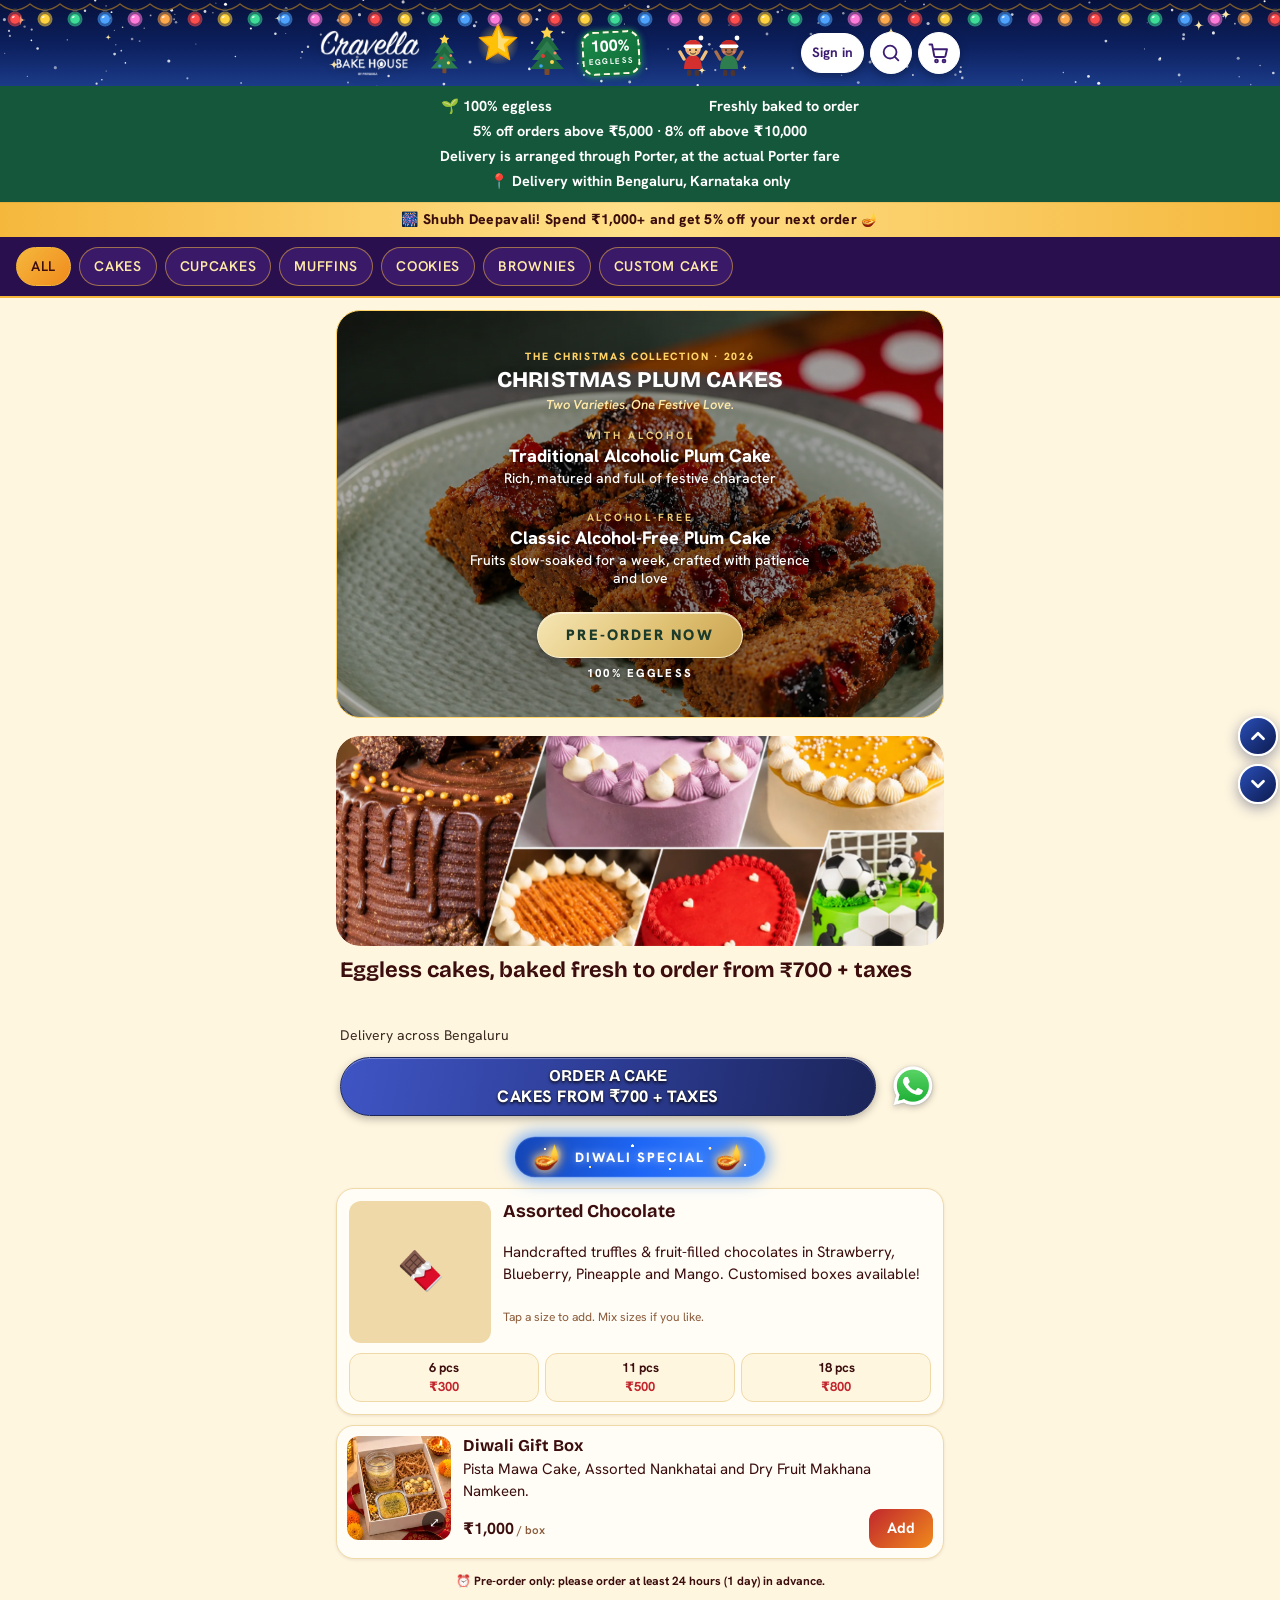
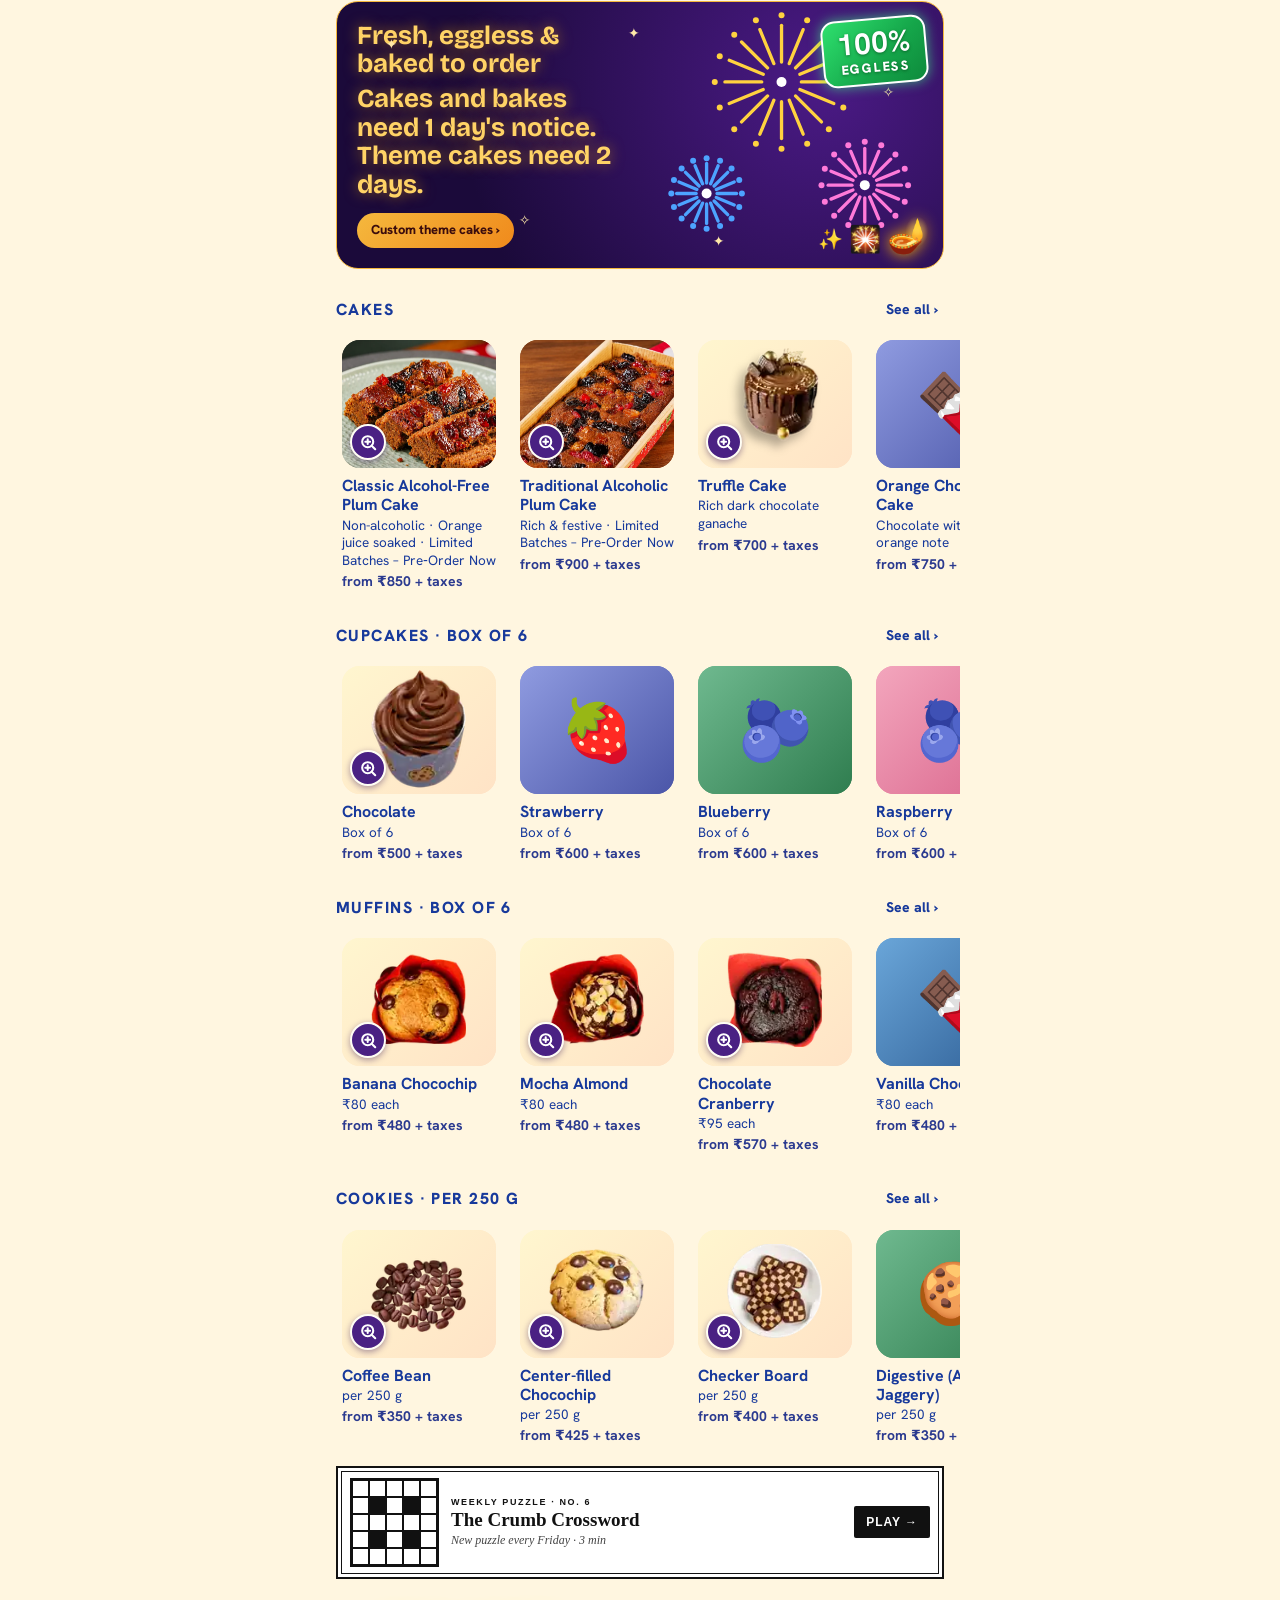
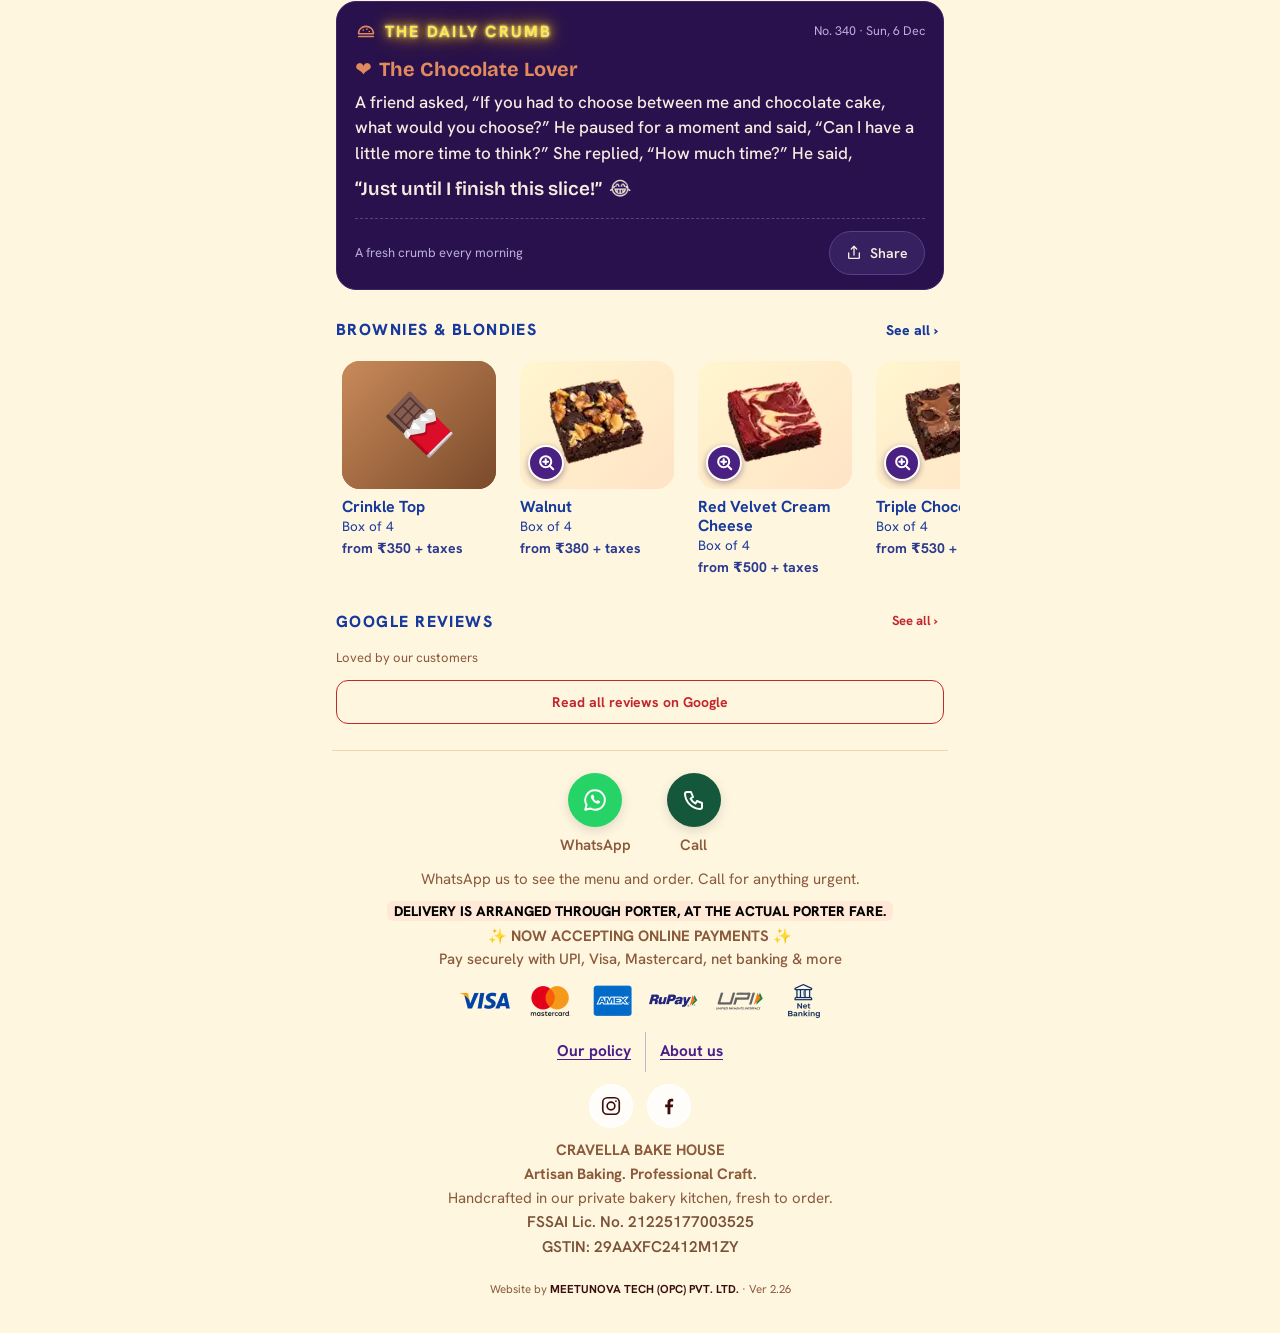
==== commit 03f63ab6: "Plum cakes: card names match the banner (not deployed) Co-Authored-By: Claude Sonnet 5.5 <noreply@an" ====
--- a/index.html
+++ b/index.html
@@ -604,7 +604,7 @@
 <script>
 const API_URL='https://cravella-api.connect-679.workers.dev';
 const WA='918147733224',WA_TXT="Hi, I'd like to see the menu",WA_LINK='https://wa.me/'+WA+'?text='+encodeURIComponent(WA_TXT);
-const MENU={"weights":[0.5,1,1.5,2],"cakes":[{"id":"plumorange","name":"Classic Orange Plum Cake","group":"Christmas plum cakes","desc":"Non-alcoholic · Orange juice soaked · Limited Batches – Pre‑Order Now","img":"plum-orange2.webp","noguide":true,"weights":[0.5,1],"creams":[{"id":"","label":"","prices":[850,1700]}]},{"id":"plumrum","name":"Rum-Soaked Plum Cake","group":"Christmas plum cakes","desc":"Rich & festive · Limited Batches – Pre‑Order Now","img":"plum-rum2.webp","noguide":true,"weights":[0.5,1],"creams":[{"id":"","label":"","prices":[900,1800]}]},{"id":"truffle","name":"Truffle Cake","group":"Chocolate cakes","desc":"Rich dark chocolate ganache","creams":[{"id":"","label":"","prices":[700,1250,1750,2300]}]},{"id":"orange","name":"Orange Chocolate Cake","group":"Chocolate cakes","desc":"Chocolate with a zesty orange note","creams":[{"id":"","label":"","prices":[750,1300,1850,2400]}]},{"id":"blackforest","name":"Black Forest","group":"Chocolate cakes","desc":"Chocolate, cream and cherries","creams":[{"id":"","label":"","prices":[750,1300,1850,2400]}]},{"id":"whiteforest","name":"White Forest","group":"Chocolate cakes","desc":"White chocolate and cream","creams":[{"id":"","label":"","prices":[800,1400,2000,2600]}]},{"id":"honeycoconut","name":"Honey Coconut Cake","group":"Tea time cakes","desc":"Soft coconut cake with a honey drizzle, lovely with tea","img":"honey-coconut-cake.webp","creams":[{"id":"","label":"","prices":[750,1450,2200,2800]}]},{"id":"strawberry","name":"Strawberry Cake","group":"Berry cakes","desc":"Fresh fruit flavour","creams":[{"id":"w","label":"Whipped cream","prices":[650,1200,1750,2200]},{"id":"b","label":"Butter cream","prices":[750,1350,2000,2500]},{"id":"c","label":"Cream cheese","prices":[850,1550,2300,2900]}]},{"id":"blueberry","name":"Blueberry Cake","group":"Berry cakes","desc":"Fresh fruit flavour","creams":[{"id":"w","label":"Whipped cream","prices":[650,1200,1750,2200]},{"id":"b","label":"Butter cream","prices":[750,1350,2000,2500]},{"id":"c","label":"Cream cheese","prices":[850,1550,2300,2900]}]},{"id":"raspberry","name":"Raspberry Cake","group":"Berry cakes","desc":"Fresh fruit flavour","creams":[{"id":"w","label":"Whipped cream","prices":[650,1200,1750,2200]},{"id":"b","label":"Butter cream","prices":[750,1350,2000,2500]},{"id":"c","label":"Cream cheese","prices":[850,1550,2300,2900]}]},{"id":"mango","name":"Mango Cake","group":"Fruit cakes","desc":"Light, fruity and fresh","creams":[{"id":"w","label":"Whipped cream","prices":[600,1150,1600,2000]},{"id":"b","label":"Butter cream","prices":[700,1300,1900,2500]},{"id":"c","label":"Cream cheese","prices":[800,1500,2200,2900]}]},{"id":"pineapple","name":"Pineapple Cake","group":"Fruit cakes","desc":"Light, fruity and fresh","creams":[{"id":"w","label":"Whipped cream","prices":[600,1150,1600,2000]},{"id":"b","label":"Butter cream","prices":[700,1300,1900,2500]},{"id":"c","label":"Cream cheese","prices":[800,1500,2200,2900]}]},{"id":"custom","name":"Custom / Theme Cake","group":"Custom cakes","custom":true,"desc":"Starts from ₹2,000 per kg. Choose a size, then share your reference at checkout.","creams":[{"id":"","label":"","prices":[2000,3000,4000]}],"weights":[1,1.5,2]}],"cupcakes":[{"id":"cup0","name":"Chocolate","fl":"Chocolate mousse","rate":83,"box":500,"size":6},{"id":"cup0g","name":"Chocolate","par":"cup0","fl":"Chocolate ganache","rate":100,"box":600,"size":6},{"id":"cup0b","name":"Chocolate","par":"cup0","fl":"Butter cream","rate":100,"box":600,"size":6},{"id":"cup1","name":"Strawberry","fl":"Whipped cream","rate":80,"box":480,"size":6},{"id":"cup1b","name":"Strawberry","par":"cup1","fl":"Butter cream","rate":100,"box":600,"size":6},{"id":"cup1c","name":"Strawberry","par":"cup1","fl":"Cream cheese","rate":116,"box":700,"size":6},{"id":"cup2","name":"Blueberry","fl":"Whipped cream","rate":80,"box":480,"size":6},{"id":"cup2b","name":"Blueberry","par":"cup2","fl":"Butter cream","rate":100,"box":600,"size":6},{"id":"cup2c","name":"Blueberry","par":"cup2","fl":"Cream cheese","rate":116,"box":700,"size":6},{"id":"cup3","name":"Raspberry","fl":"Whipped cream","rate":80,"box":480,"size":6},{"id":"cup3b","name":"Raspberry","par":"cup3","fl":"Butter cream","rate":100,"box":600,"size":6},{"id":"cup3c","name":"Raspberry","par":"cup3","fl":"Cream cheese","rate":116,"box":700,"size":6},{"id":"cup4","name":"Mango","fl":"Whipped cream","rate":80,"box":480,"size":6},{"id":"cup4b","name":"Mango","par":"cup4","fl":"Butter cream","rate":100,"box":600,"size":6},{"id":"cup4c","name":"Mango","par":"cup4","fl":"Cream cheese","rate":116,"box":700,"size":6}],"muffins":[{"id":"muf0","name":"Banana Chocochip","rate":80,"box":480,"size":6},{"id":"muf1","name":"Mocha Almond","rate":80,"box":480,"size":6},{"id":"muf2","name":"Chocolate Cranberry","rate":95,"box":570,"size":6},{"id":"muf3","name":"Vanilla Chocochip","rate":80,"box":480,"size":6},{"id":"muf4","name":"Carrot","rate":80,"box":480,"size":6},{"id":"muf5","name":"Pista Mawa Cake","rate":100,"box":600,"size":6}],"brownies":[{"id":"brn0","name":"Crinkle Top","rate":90,"box":350,"size":4},{"id":"brn1","name":"Walnut","rate":100,"box":380,"size":4},{"id":"brn2","name":"Red Velvet Cream Cheese","rate":130,"box":500,"size":4},{"id":"brn3","name":"Triple Chocolate","rate":140,"box":530,"size":4},{"id":"brn4","name":"Fudgy Cookie & Cream","rate":130,"box":500,"size":4},{"id":"brn5","name":"Lotus Biscoff","rate":160,"box":600,"size":4},{"id":"brn6","name":"Tiramisu","rate":160,"box":600,"size":4}],"blondies":[{"id":"bld0","name":"Pista & Rose","rate":160,"box":620,"size":4},{"id":"bld1","name":"Coconut","rate":150,"box":580,"size":4}],"cookies":[{"id":"cok0","name":"Coffee Bean","rate":350},{"id":"cok1","name":"Center-filled Chocochip","rate":425},{"id":"cok2","name":"Checker Board","rate":400},{"id":"cok3","name":"Digestive (Atta & Jaggery)","rate":350},{"id":"cok4","name":"Gluten Free Vegan","rate":450},{"id":"cok5","name":"Butter","rate":350}],"discount":{"tiers":[[10001,8],[5001,5]],"coupons":false}};
+const MENU={"weights":[0.5,1,1.5,2],"cakes":[{"id":"plumorange","name":"Classic Alcohol-Free Plum Cake","group":"Christmas plum cakes","desc":"Non-alcoholic · Orange juice soaked · Limited Batches – Pre‑Order Now","img":"plum-orange2.webp","noguide":true,"weights":[0.5,1],"creams":[{"id":"","label":"","prices":[850,1700]}]},{"id":"plumrum","name":"Traditional Alcoholic Plum Cake","group":"Christmas plum cakes","desc":"Rich & festive · Limited Batches – Pre‑Order Now","img":"plum-rum2.webp","noguide":true,"weights":[0.5,1],"creams":[{"id":"","label":"","prices":[900,1800]}]},{"id":"truffle","name":"Truffle Cake","group":"Chocolate cakes","desc":"Rich dark chocolate ganache","creams":[{"id":"","label":"","prices":[700,1250,1750,2300]}]},{"id":"orange","name":"Orange Chocolate Cake","group":"Chocolate cakes","desc":"Chocolate with a zesty orange note","creams":[{"id":"","label":"","prices":[750,1300,1850,2400]}]},{"id":"blackforest","name":"Black Forest","group":"Chocolate cakes","desc":"Chocolate, cream and cherries","creams":[{"id":"","label":"","prices":[750,1300,1850,2400]}]},{"id":"whiteforest","name":"White Forest","group":"Chocolate cakes","desc":"White chocolate and cream","creams":[{"id":"","label":"","prices":[800,1400,2000,2600]}]},{"id":"honeycoconut","name":"Honey Coconut Cake","group":"Tea time cakes","desc":"Soft coconut cake with a honey drizzle, lovely with tea","img":"honey-coconut-cake.webp","creams":[{"id":"","label":"","prices":[750,1450,2200,2800]}]},{"id":"strawberry","name":"Strawberry Cake","group":"Berry cakes","desc":"Fresh fruit flavour","creams":[{"id":"w","label":"Whipped cream","prices":[650,1200,1750,2200]},{"id":"b","label":"Butter cream","prices":[750,1350,2000,2500]},{"id":"c","label":"Cream cheese","prices":[850,1550,2300,2900]}]},{"id":"blueberry","name":"Blueberry Cake","group":"Berry cakes","desc":"Fresh fruit flavour","creams":[{"id":"w","label":"Whipped cream","prices":[650,1200,1750,2200]},{"id":"b","label":"Butter cream","prices":[750,1350,2000,2500]},{"id":"c","label":"Cream cheese","prices":[850,1550,2300,2900]}]},{"id":"raspberry","name":"Raspberry Cake","group":"Berry cakes","desc":"Fresh fruit flavour","creams":[{"id":"w","label":"Whipped cream","prices":[650,1200,1750,2200]},{"id":"b","label":"Butter cream","prices":[750,1350,2000,2500]},{"id":"c","label":"Cream cheese","prices":[850,1550,2300,2900]}]},{"id":"mango","name":"Mango Cake","group":"Fruit cakes","desc":"Light, fruity and fresh","creams":[{"id":"w","label":"Whipped cream","prices":[600,1150,1600,2000]},{"id":"b","label":"Butter cream","prices":[700,1300,1900,2500]},{"id":"c","label":"Cream cheese","prices":[800,1500,2200,2900]}]},{"id":"pineapple","name":"Pineapple Cake","group":"Fruit cakes","desc":"Light, fruity and fresh","creams":[{"id":"w","label":"Whipped cream","prices":[600,1150,1600,2000]},{"id":"b","label":"Butter cream","prices":[700,1300,1900,2500]},{"id":"c","label":"Cream cheese","prices":[800,1500,2200,2900]}]},{"id":"custom","name":"Custom / Theme Cake","group":"Custom cakes","custom":true,"desc":"Starts from ₹2,000 per kg. Choose a size, then share your reference at checkout.","creams":[{"id":"","label":"","prices":[2000,3000,4000]}],"weights":[1,1.5,2]}],"cupcakes":[{"id":"cup0","name":"Chocolate","fl":"Chocolate mousse","rate":83,"box":500,"size":6},{"id":"cup0g","name":"Chocolate","par":"cup0","fl":"Chocolate ganache","rate":100,"box":600,"size":6},{"id":"cup0b","name":"Chocolate","par":"cup0","fl":"Butter cream","rate":100,"box":600,"size":6},{"id":"cup1","name":"Strawberry","fl":"Whipped cream","rate":80,"box":480,"size":6},{"id":"cup1b","name":"Strawberry","par":"cup1","fl":"Butter cream","rate":100,"box":600,"size":6},{"id":"cup1c","name":"Strawberry","par":"cup1","fl":"Cream cheese","rate":116,"box":700,"size":6},{"id":"cup2","name":"Blueberry","fl":"Whipped cream","rate":80,"box":480,"size":6},{"id":"cup2b","name":"Blueberry","par":"cup2","fl":"Butter cream","rate":100,"box":600,"size":6},{"id":"cup2c","name":"Blueberry","par":"cup2","fl":"Cream cheese","rate":116,"box":700,"size":6},{"id":"cup3","name":"Raspberry","fl":"Whipped cream","rate":80,"box":480,"size":6},{"id":"cup3b","name":"Raspberry","par":"cup3","fl":"Butter cream","rate":100,"box":600,"size":6},{"id":"cup3c","name":"Raspberry","par":"cup3","fl":"Cream cheese","rate":116,"box":700,"size":6},{"id":"cup4","name":"Mango","fl":"Whipped cream","rate":80,"box":480,"size":6},{"id":"cup4b","name":"Mango","par":"cup4","fl":"Butter cream","rate":100,"box":600,"size":6},{"id":"cup4c","name":"Mango","par":"cup4","fl":"Cream cheese","rate":116,"box":700,"size":6}],"muffins":[{"id":"muf0","name":"Banana Chocochip","rate":80,"box":480,"size":6},{"id":"muf1","name":"Mocha Almond","rate":80,"box":480,"size":6},{"id":"muf2","name":"Chocolate Cranberry","rate":95,"box":570,"size":6},{"id":"muf3","name":"Vanilla Chocochip","rate":80,"box":480,"size":6},{"id":"muf4","name":"Carrot","rate":80,"box":480,"size":6},{"id":"muf5","name":"Pista Mawa Cake","rate":100,"box":600,"size":6}],"brownies":[{"id":"brn0","name":"Crinkle Top","rate":90,"box":350,"size":4},{"id":"brn1","name":"Walnut","rate":100,"box":380,"size":4},{"id":"brn2","name":"Red Velvet Cream Cheese","rate":130,"box":500,"size":4},{"id":"brn3","name":"Triple Chocolate","rate":140,"box":530,"size":4},{"id":"brn4","name":"Fudgy Cookie & Cream","rate":130,"box":500,"size":4},{"id":"brn5","name":"Lotus Biscoff","rate":160,"box":600,"size":4},{"id":"brn6","name":"Tiramisu","rate":160,"box":600,"size":4}],"blondies":[{"id":"bld0","name":"Pista & Rose","rate":160,"box":620,"size":4},{"id":"bld1","name":"Coconut","rate":150,"box":580,"size":4}],"cookies":[{"id":"cok0","name":"Coffee Bean","rate":350},{"id":"cok1","name":"Center-filled Chocochip","rate":425},{"id":"cok2","name":"Checker Board","rate":400},{"id":"cok3","name":"Digestive (Atta & Jaggery)","rate":350},{"id":"cok4","name":"Gluten Free Vegan","rate":450},{"id":"cok5","name":"Butter","rate":350}],"discount":{"tiers":[[10001,8],[5001,5]],"coupons":false}};
 const IMG=window.CB_IMG||{};
 const LEAD={cake:48,other:24}; // notice in hours from the moment of ordering
 const TIMES=['10:00 AM','11:00 AM','12:00 PM','1:00 PM','2:00 PM','3:00 PM','4:00 PM','5:00 PM','6:00 PM','7:00 PM','8:00 PM'];
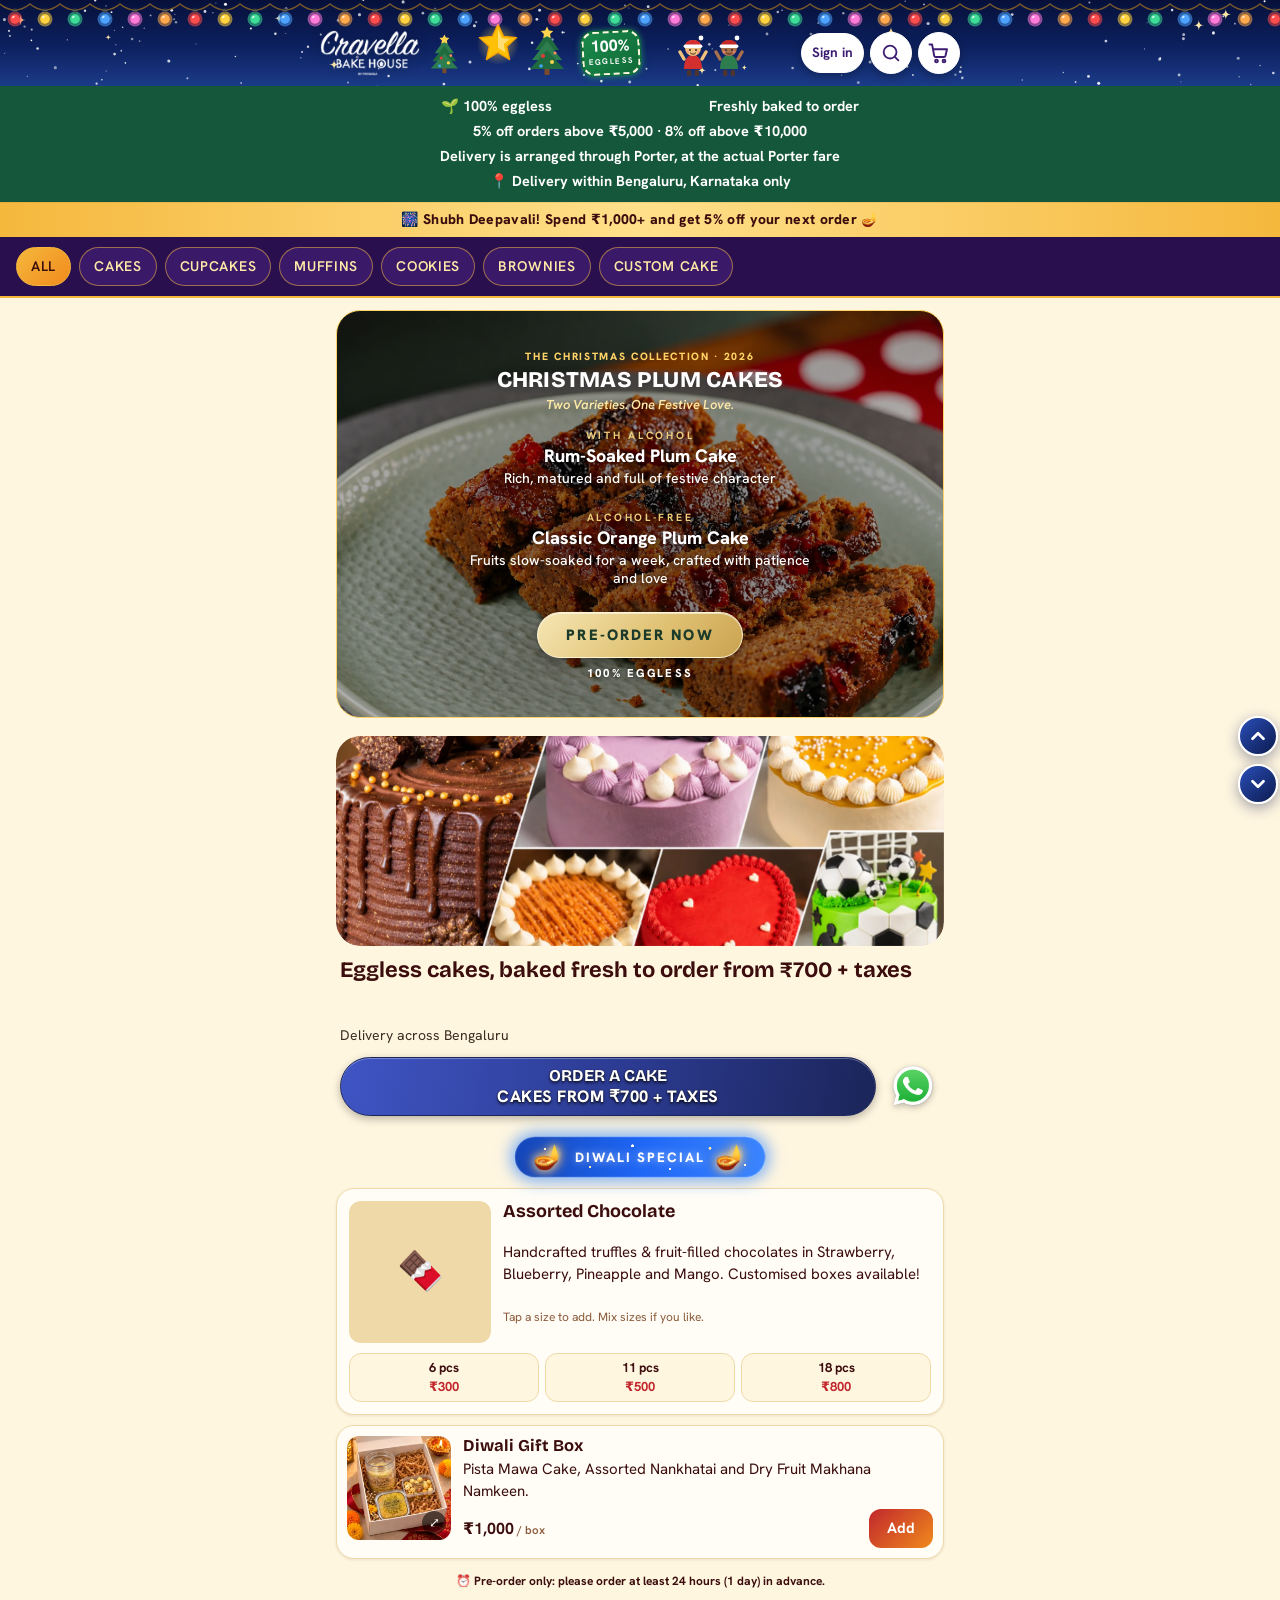
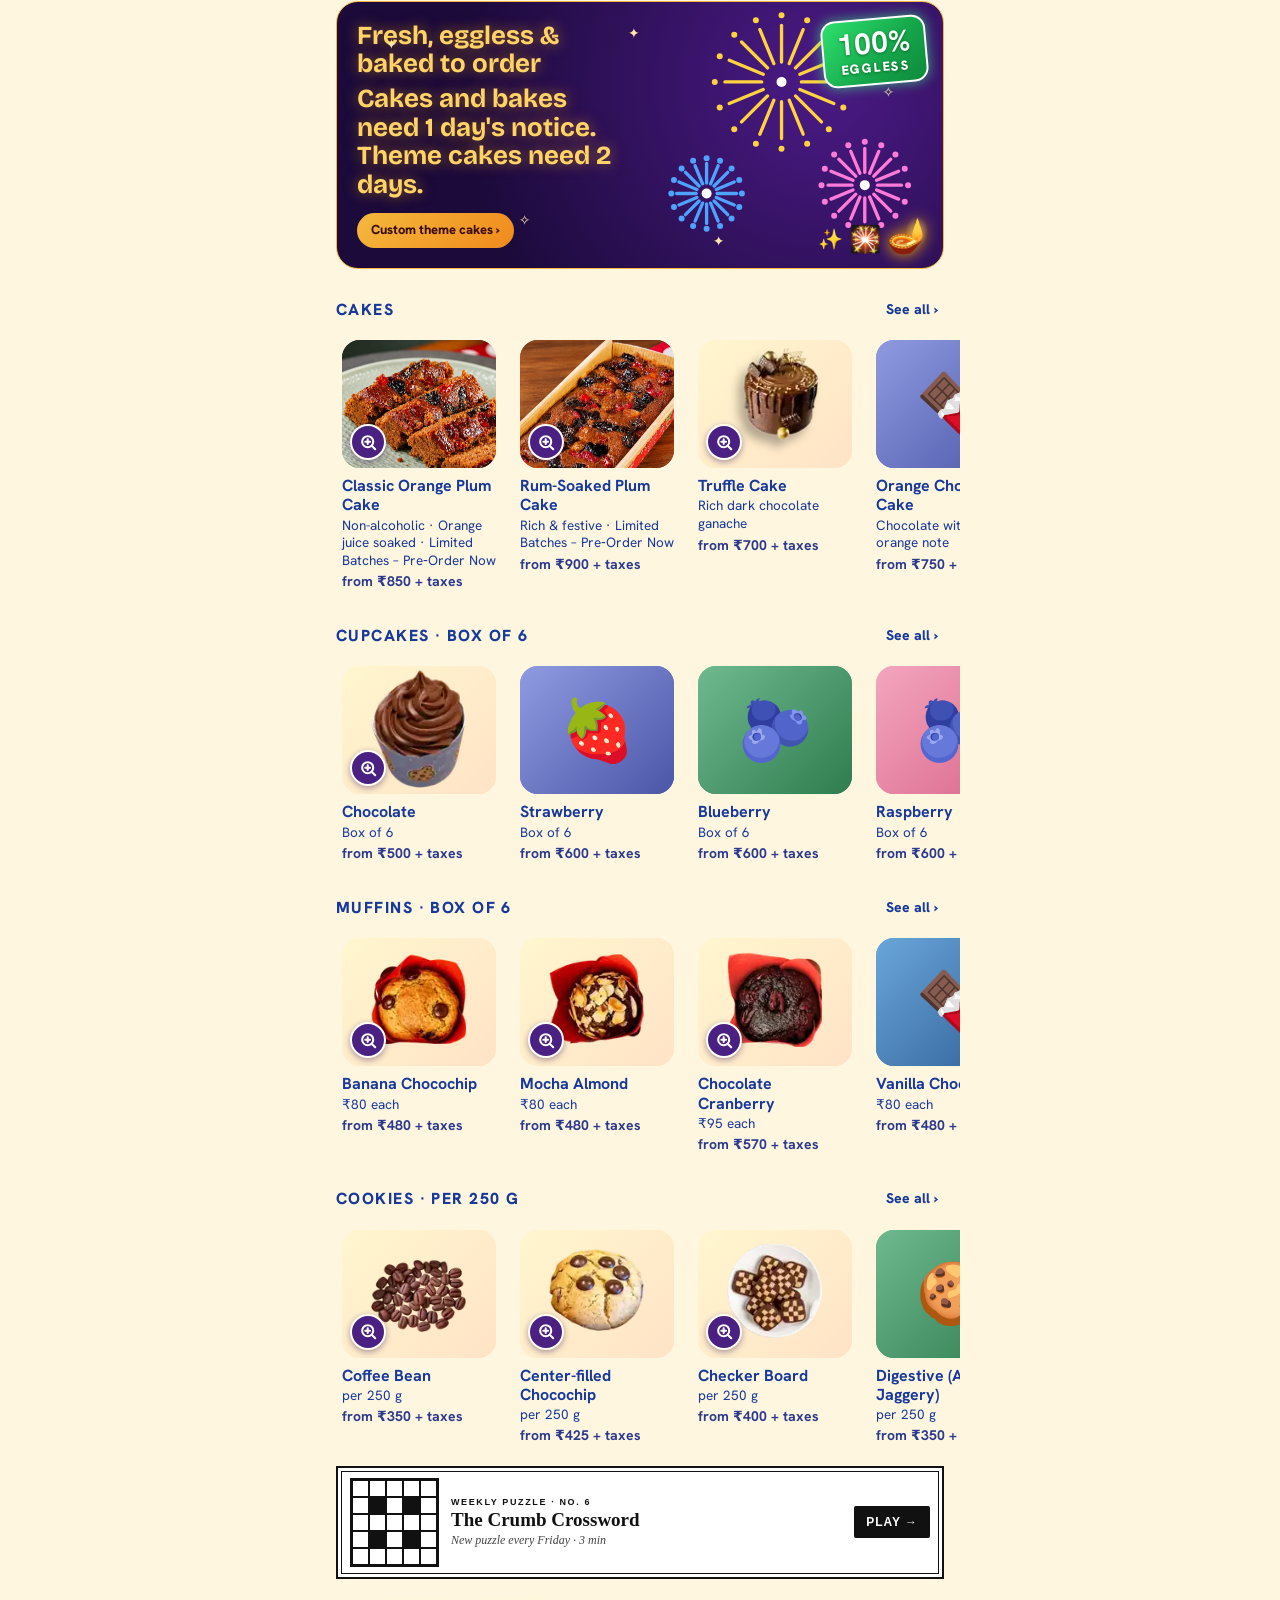
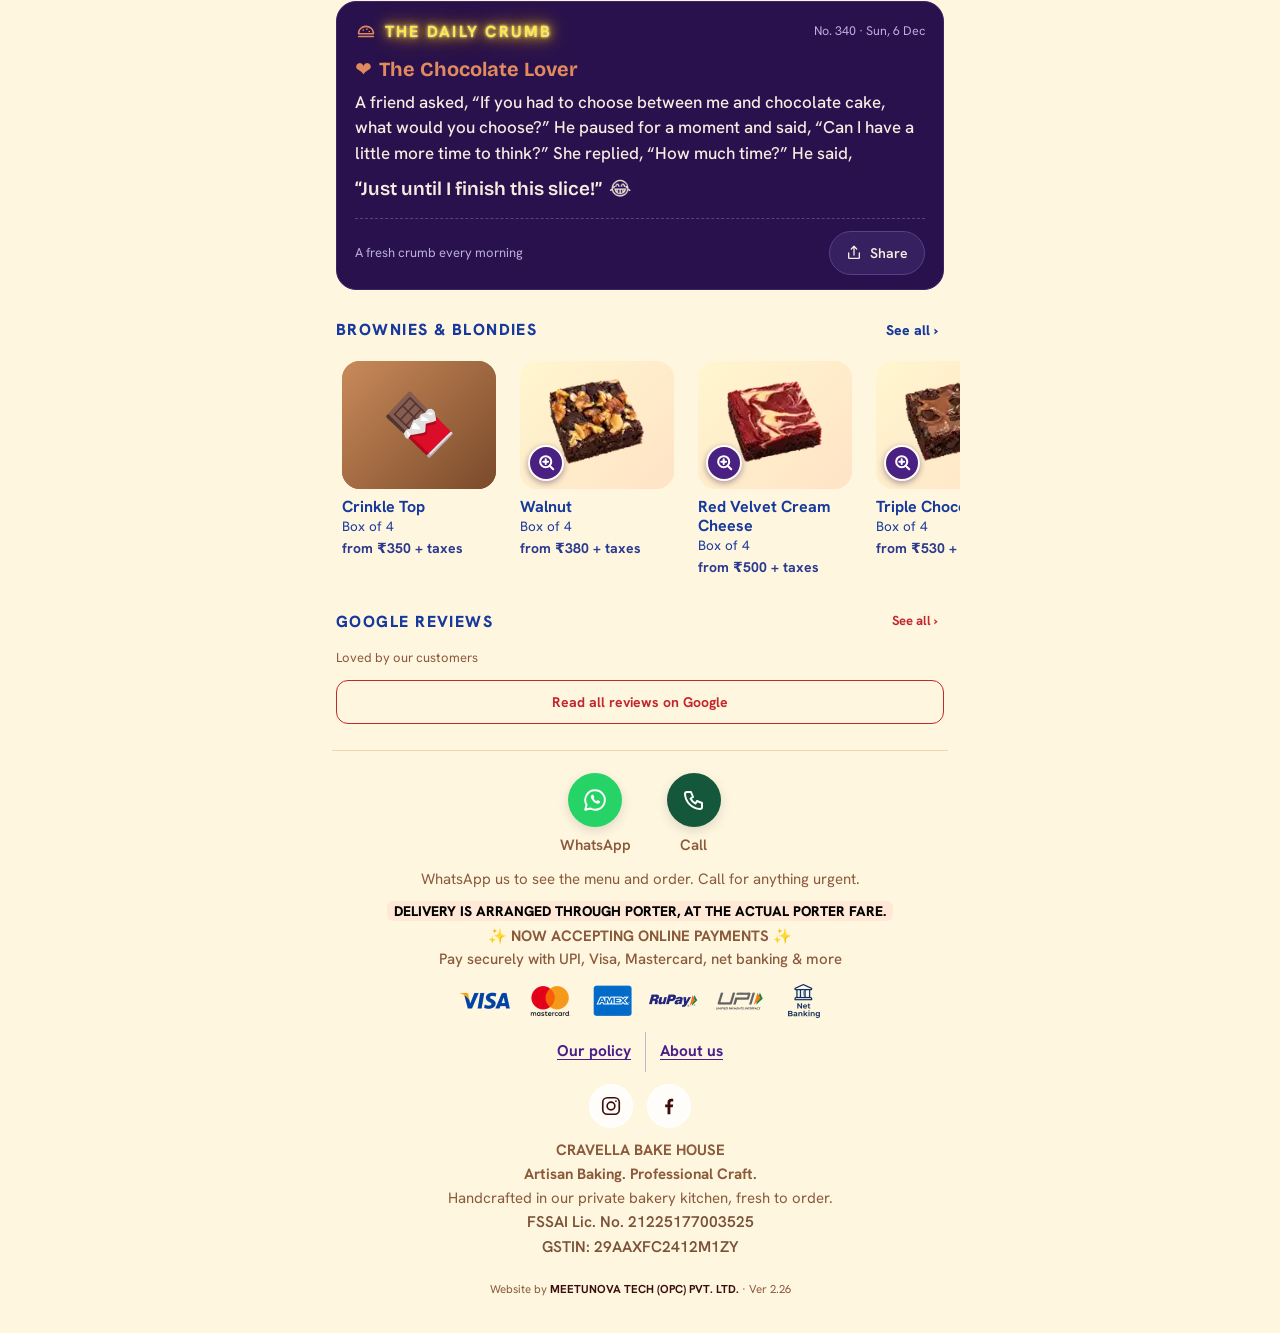
==== commit 98287989: "Banner: use the card names (Rum-Soaked / Classic Orange Plum Cake) (not deployed) Co-Authored-By: Cl" ====
--- a/index.html
+++ b/index.html
@@ -604,7 +604,7 @@
 <script>
 const API_URL='https://cravella-api.connect-679.workers.dev';
 const WA='918147733224',WA_TXT="Hi, I'd like to see the menu",WA_LINK='https://wa.me/'+WA+'?text='+encodeURIComponent(WA_TXT);
-const MENU={"weights":[0.5,1,1.5,2],"cakes":[{"id":"plumorange","name":"Classic Alcohol-Free Plum Cake","group":"Christmas plum cakes","desc":"Non-alcoholic · Orange juice soaked · Limited Batches – Pre‑Order Now","img":"plum-orange2.webp","noguide":true,"weights":[0.5,1],"creams":[{"id":"","label":"","prices":[850,1700]}]},{"id":"plumrum","name":"Traditional Alcoholic Plum Cake","group":"Christmas plum cakes","desc":"Rich & festive · Limited Batches – Pre‑Order Now","img":"plum-rum2.webp","noguide":true,"weights":[0.5,1],"creams":[{"id":"","label":"","prices":[900,1800]}]},{"id":"truffle","name":"Truffle Cake","group":"Chocolate cakes","desc":"Rich dark chocolate ganache","creams":[{"id":"","label":"","prices":[700,1250,1750,2300]}]},{"id":"orange","name":"Orange Chocolate Cake","group":"Chocolate cakes","desc":"Chocolate with a zesty orange note","creams":[{"id":"","label":"","prices":[750,1300,1850,2400]}]},{"id":"blackforest","name":"Black Forest","group":"Chocolate cakes","desc":"Chocolate, cream and cherries","creams":[{"id":"","label":"","prices":[750,1300,1850,2400]}]},{"id":"whiteforest","name":"White Forest","group":"Chocolate cakes","desc":"White chocolate and cream","creams":[{"id":"","label":"","prices":[800,1400,2000,2600]}]},{"id":"honeycoconut","name":"Honey Coconut Cake","group":"Tea time cakes","desc":"Soft coconut cake with a honey drizzle, lovely with tea","img":"honey-coconut-cake.webp","creams":[{"id":"","label":"","prices":[750,1450,2200,2800]}]},{"id":"strawberry","name":"Strawberry Cake","group":"Berry cakes","desc":"Fresh fruit flavour","creams":[{"id":"w","label":"Whipped cream","prices":[650,1200,1750,2200]},{"id":"b","label":"Butter cream","prices":[750,1350,2000,2500]},{"id":"c","label":"Cream cheese","prices":[850,1550,2300,2900]}]},{"id":"blueberry","name":"Blueberry Cake","group":"Berry cakes","desc":"Fresh fruit flavour","creams":[{"id":"w","label":"Whipped cream","prices":[650,1200,1750,2200]},{"id":"b","label":"Butter cream","prices":[750,1350,2000,2500]},{"id":"c","label":"Cream cheese","prices":[850,1550,2300,2900]}]},{"id":"raspberry","name":"Raspberry Cake","group":"Berry cakes","desc":"Fresh fruit flavour","creams":[{"id":"w","label":"Whipped cream","prices":[650,1200,1750,2200]},{"id":"b","label":"Butter cream","prices":[750,1350,2000,2500]},{"id":"c","label":"Cream cheese","prices":[850,1550,2300,2900]}]},{"id":"mango","name":"Mango Cake","group":"Fruit cakes","desc":"Light, fruity and fresh","creams":[{"id":"w","label":"Whipped cream","prices":[600,1150,1600,2000]},{"id":"b","label":"Butter cream","prices":[700,1300,1900,2500]},{"id":"c","label":"Cream cheese","prices":[800,1500,2200,2900]}]},{"id":"pineapple","name":"Pineapple Cake","group":"Fruit cakes","desc":"Light, fruity and fresh","creams":[{"id":"w","label":"Whipped cream","prices":[600,1150,1600,2000]},{"id":"b","label":"Butter cream","prices":[700,1300,1900,2500]},{"id":"c","label":"Cream cheese","prices":[800,1500,2200,2900]}]},{"id":"custom","name":"Custom / Theme Cake","group":"Custom cakes","custom":true,"desc":"Starts from ₹2,000 per kg. Choose a size, then share your reference at checkout.","creams":[{"id":"","label":"","prices":[2000,3000,4000]}],"weights":[1,1.5,2]}],"cupcakes":[{"id":"cup0","name":"Chocolate","fl":"Chocolate mousse","rate":83,"box":500,"size":6},{"id":"cup0g","name":"Chocolate","par":"cup0","fl":"Chocolate ganache","rate":100,"box":600,"size":6},{"id":"cup0b","name":"Chocolate","par":"cup0","fl":"Butter cream","rate":100,"box":600,"size":6},{"id":"cup1","name":"Strawberry","fl":"Whipped cream","rate":80,"box":480,"size":6},{"id":"cup1b","name":"Strawberry","par":"cup1","fl":"Butter cream","rate":100,"box":600,"size":6},{"id":"cup1c","name":"Strawberry","par":"cup1","fl":"Cream cheese","rate":116,"box":700,"size":6},{"id":"cup2","name":"Blueberry","fl":"Whipped cream","rate":80,"box":480,"size":6},{"id":"cup2b","name":"Blueberry","par":"cup2","fl":"Butter cream","rate":100,"box":600,"size":6},{"id":"cup2c","name":"Blueberry","par":"cup2","fl":"Cream cheese","rate":116,"box":700,"size":6},{"id":"cup3","name":"Raspberry","fl":"Whipped cream","rate":80,"box":480,"size":6},{"id":"cup3b","name":"Raspberry","par":"cup3","fl":"Butter cream","rate":100,"box":600,"size":6},{"id":"cup3c","name":"Raspberry","par":"cup3","fl":"Cream cheese","rate":116,"box":700,"size":6},{"id":"cup4","name":"Mango","fl":"Whipped cream","rate":80,"box":480,"size":6},{"id":"cup4b","name":"Mango","par":"cup4","fl":"Butter cream","rate":100,"box":600,"size":6},{"id":"cup4c","name":"Mango","par":"cup4","fl":"Cream cheese","rate":116,"box":700,"size":6}],"muffins":[{"id":"muf0","name":"Banana Chocochip","rate":80,"box":480,"size":6},{"id":"muf1","name":"Mocha Almond","rate":80,"box":480,"size":6},{"id":"muf2","name":"Chocolate Cranberry","rate":95,"box":570,"size":6},{"id":"muf3","name":"Vanilla Chocochip","rate":80,"box":480,"size":6},{"id":"muf4","name":"Carrot","rate":80,"box":480,"size":6},{"id":"muf5","name":"Pista Mawa Cake","rate":100,"box":600,"size":6}],"brownies":[{"id":"brn0","name":"Crinkle Top","rate":90,"box":350,"size":4},{"id":"brn1","name":"Walnut","rate":100,"box":380,"size":4},{"id":"brn2","name":"Red Velvet Cream Cheese","rate":130,"box":500,"size":4},{"id":"brn3","name":"Triple Chocolate","rate":140,"box":530,"size":4},{"id":"brn4","name":"Fudgy Cookie & Cream","rate":130,"box":500,"size":4},{"id":"brn5","name":"Lotus Biscoff","rate":160,"box":600,"size":4},{"id":"brn6","name":"Tiramisu","rate":160,"box":600,"size":4}],"blondies":[{"id":"bld0","name":"Pista & Rose","rate":160,"box":620,"size":4},{"id":"bld1","name":"Coconut","rate":150,"box":580,"size":4}],"cookies":[{"id":"cok0","name":"Coffee Bean","rate":350},{"id":"cok1","name":"Center-filled Chocochip","rate":425},{"id":"cok2","name":"Checker Board","rate":400},{"id":"cok3","name":"Digestive (Atta & Jaggery)","rate":350},{"id":"cok4","name":"Gluten Free Vegan","rate":450},{"id":"cok5","name":"Butter","rate":350}],"discount":{"tiers":[[10001,8],[5001,5]],"coupons":false}};
+const MENU={"weights":[0.5,1,1.5,2],"cakes":[{"id":"plumorange","name":"Classic Orange Plum Cake","group":"Christmas plum cakes","desc":"Non-alcoholic · Orange juice soaked · Limited Batches – Pre‑Order Now","img":"plum-orange2.webp","noguide":true,"weights":[0.5,1],"creams":[{"id":"","label":"","prices":[850,1700]}]},{"id":"plumrum","name":"Rum-Soaked Plum Cake","group":"Christmas plum cakes","desc":"Rich & festive · Limited Batches – Pre‑Order Now","img":"plum-rum2.webp","noguide":true,"weights":[0.5,1],"creams":[{"id":"","label":"","prices":[900,1800]}]},{"id":"truffle","name":"Truffle Cake","group":"Chocolate cakes","desc":"Rich dark chocolate ganache","creams":[{"id":"","label":"","prices":[700,1250,1750,2300]}]},{"id":"orange","name":"Orange Chocolate Cake","group":"Chocolate cakes","desc":"Chocolate with a zesty orange note","creams":[{"id":"","label":"","prices":[750,1300,1850,2400]}]},{"id":"blackforest","name":"Black Forest","group":"Chocolate cakes","desc":"Chocolate, cream and cherries","creams":[{"id":"","label":"","prices":[750,1300,1850,2400]}]},{"id":"whiteforest","name":"White Forest","group":"Chocolate cakes","desc":"White chocolate and cream","creams":[{"id":"","label":"","prices":[800,1400,2000,2600]}]},{"id":"honeycoconut","name":"Honey Coconut Cake","group":"Tea time cakes","desc":"Soft coconut cake with a honey drizzle, lovely with tea","img":"honey-coconut-cake.webp","creams":[{"id":"","label":"","prices":[750,1450,2200,2800]}]},{"id":"strawberry","name":"Strawberry Cake","group":"Berry cakes","desc":"Fresh fruit flavour","creams":[{"id":"w","label":"Whipped cream","prices":[650,1200,1750,2200]},{"id":"b","label":"Butter cream","prices":[750,1350,2000,2500]},{"id":"c","label":"Cream cheese","prices":[850,1550,2300,2900]}]},{"id":"blueberry","name":"Blueberry Cake","group":"Berry cakes","desc":"Fresh fruit flavour","creams":[{"id":"w","label":"Whipped cream","prices":[650,1200,1750,2200]},{"id":"b","label":"Butter cream","prices":[750,1350,2000,2500]},{"id":"c","label":"Cream cheese","prices":[850,1550,2300,2900]}]},{"id":"raspberry","name":"Raspberry Cake","group":"Berry cakes","desc":"Fresh fruit flavour","creams":[{"id":"w","label":"Whipped cream","prices":[650,1200,1750,2200]},{"id":"b","label":"Butter cream","prices":[750,1350,2000,2500]},{"id":"c","label":"Cream cheese","prices":[850,1550,2300,2900]}]},{"id":"mango","name":"Mango Cake","group":"Fruit cakes","desc":"Light, fruity and fresh","creams":[{"id":"w","label":"Whipped cream","prices":[600,1150,1600,2000]},{"id":"b","label":"Butter cream","prices":[700,1300,1900,2500]},{"id":"c","label":"Cream cheese","prices":[800,1500,2200,2900]}]},{"id":"pineapple","name":"Pineapple Cake","group":"Fruit cakes","desc":"Light, fruity and fresh","creams":[{"id":"w","label":"Whipped cream","prices":[600,1150,1600,2000]},{"id":"b","label":"Butter cream","prices":[700,1300,1900,2500]},{"id":"c","label":"Cream cheese","prices":[800,1500,2200,2900]}]},{"id":"custom","name":"Custom / Theme Cake","group":"Custom cakes","custom":true,"desc":"Starts from ₹2,000 per kg. Choose a size, then share your reference at checkout.","creams":[{"id":"","label":"","prices":[2000,3000,4000]}],"weights":[1,1.5,2]}],"cupcakes":[{"id":"cup0","name":"Chocolate","fl":"Chocolate mousse","rate":83,"box":500,"size":6},{"id":"cup0g","name":"Chocolate","par":"cup0","fl":"Chocolate ganache","rate":100,"box":600,"size":6},{"id":"cup0b","name":"Chocolate","par":"cup0","fl":"Butter cream","rate":100,"box":600,"size":6},{"id":"cup1","name":"Strawberry","fl":"Whipped cream","rate":80,"box":480,"size":6},{"id":"cup1b","name":"Strawberry","par":"cup1","fl":"Butter cream","rate":100,"box":600,"size":6},{"id":"cup1c","name":"Strawberry","par":"cup1","fl":"Cream cheese","rate":116,"box":700,"size":6},{"id":"cup2","name":"Blueberry","fl":"Whipped cream","rate":80,"box":480,"size":6},{"id":"cup2b","name":"Blueberry","par":"cup2","fl":"Butter cream","rate":100,"box":600,"size":6},{"id":"cup2c","name":"Blueberry","par":"cup2","fl":"Cream cheese","rate":116,"box":700,"size":6},{"id":"cup3","name":"Raspberry","fl":"Whipped cream","rate":80,"box":480,"size":6},{"id":"cup3b","name":"Raspberry","par":"cup3","fl":"Butter cream","rate":100,"box":600,"size":6},{"id":"cup3c","name":"Raspberry","par":"cup3","fl":"Cream cheese","rate":116,"box":700,"size":6},{"id":"cup4","name":"Mango","fl":"Whipped cream","rate":80,"box":480,"size":6},{"id":"cup4b","name":"Mango","par":"cup4","fl":"Butter cream","rate":100,"box":600,"size":6},{"id":"cup4c","name":"Mango","par":"cup4","fl":"Cream cheese","rate":116,"box":700,"size":6}],"muffins":[{"id":"muf0","name":"Banana Chocochip","rate":80,"box":480,"size":6},{"id":"muf1","name":"Mocha Almond","rate":80,"box":480,"size":6},{"id":"muf2","name":"Chocolate Cranberry","rate":95,"box":570,"size":6},{"id":"muf3","name":"Vanilla Chocochip","rate":80,"box":480,"size":6},{"id":"muf4","name":"Carrot","rate":80,"box":480,"size":6},{"id":"muf5","name":"Pista Mawa Cake","rate":100,"box":600,"size":6}],"brownies":[{"id":"brn0","name":"Crinkle Top","rate":90,"box":350,"size":4},{"id":"brn1","name":"Walnut","rate":100,"box":380,"size":4},{"id":"brn2","name":"Red Velvet Cream Cheese","rate":130,"box":500,"size":4},{"id":"brn3","name":"Triple Chocolate","rate":140,"box":530,"size":4},{"id":"brn4","name":"Fudgy Cookie & Cream","rate":130,"box":500,"size":4},{"id":"brn5","name":"Lotus Biscoff","rate":160,"box":600,"size":4},{"id":"brn6","name":"Tiramisu","rate":160,"box":600,"size":4}],"blondies":[{"id":"bld0","name":"Pista & Rose","rate":160,"box":620,"size":4},{"id":"bld1","name":"Coconut","rate":150,"box":580,"size":4}],"cookies":[{"id":"cok0","name":"Coffee Bean","rate":350},{"id":"cok1","name":"Center-filled Chocochip","rate":425},{"id":"cok2","name":"Checker Board","rate":400},{"id":"cok3","name":"Digestive (Atta & Jaggery)","rate":350},{"id":"cok4","name":"Gluten Free Vegan","rate":450},{"id":"cok5","name":"Butter","rate":350}],"discount":{"tiers":[[10001,8],[5001,5]],"coupons":false}};
 const IMG=window.CB_IMG||{};
 const LEAD={cake:48,other:24}; // notice in hours from the moment of ordering
 const TIMES=['10:00 AM','11:00 AM','12:00 PM','1:00 PM','2:00 PM','3:00 PM','4:00 PM','5:00 PM','6:00 PM','7:00 PM','8:00 PM'];
@@ -1085,7 +1085,7 @@
 let HGAL=[];try{HGAL=JSON.parse(localStorage.getItem('cb_hgal')||'[]')||[]}catch(_){}
 function hgFallback(){return[{fb:1,cap:''}]}
 function hgPrice(g){const T=()=>{const cc=MENU.cakes.find(x=>x.custom);return cc?'from '+inr(cc.creams[0].prices[0])+'/kg':''};if(g.th)return T();const c=String(g.cap||'').trim().toLowerCase();if(!c)return '';const eq=d=>String(d.name||'').trim().toLowerCase()===c;let d=MENU.cakes.find(x=>!x.custom&&eq(x));if(d)return cakeFrom(d);d=MENU.cupcakes.find(eq);if(d)return 'from '+inr(Math.min(...pcVars(d).map(x=>x.box)));d=MENU.muffins.find(eq);if(d)return 'from '+inr(d.box);d=[...MENU.brownies,...(MENU.blondies||[])].find(eq);if(d)return 'from '+inr(d.box);d=MENU.cookies.find(eq);if(d)return 'from '+inr(d.rate);return /theme/.test(c)?T():''}
-const XMAS_SLIDE=`<div class="hgs hxm hxb" role="region" aria-label="Christmas Plum Cakes, pre-orders open"><div class="xm-in"><small class="xk">THE CHRISTMAS COLLECTION · 2026</small><h2>CHRISTMAS PLUM CAKES</h2><p class="xs">Two Varieties. One Festive Love.</p><div class="xv"><small>WITH ALCOHOL</small><b>Traditional Alcoholic Plum Cake</b><span>Rich, matured and full of festive character</span></div><div class="xv"><small>ALCOHOL-FREE</small><b>Classic Alcohol-Free Plum Cake</b><span>Fruits slow-soaked for a week, crafted with patience and love</span></div><div class="xf"><button type="button" class="xp" data-go="cakes" data-jump="plumorange">PRE-ORDER NOW</button><span class="xe">100% EGGLESS</span></div></div></div>`;
+const XMAS_SLIDE=`<div class="hgs hxm hxb" role="region" aria-label="Christmas Plum Cakes, pre-orders open"><div class="xm-in"><small class="xk">THE CHRISTMAS COLLECTION · 2026</small><h2>CHRISTMAS PLUM CAKES</h2><p class="xs">Two Varieties. One Festive Love.</p><div class="xv"><small>WITH ALCOHOL</small><b>Rum-Soaked Plum Cake</b><span>Rich, matured and full of festive character</span></div><div class="xv"><small>ALCOHOL-FREE</small><b>Classic Orange Plum Cake</b><span>Fruits slow-soaked for a week, crafted with patience and love</span></div><div class="xf"><button type="button" class="xp" data-go="cakes" data-jump="plumorange">PRE-ORDER NOW</button><span class="xe">100% EGGLESS</span></div></div></div>`;
 function hgHtml(){const L=HGAL.length?HGAL:hgFallback();
   return `${XMAS_SLIDE}<div class="gal hgx"><div class="gl-tr">${L.map((g,i)=>`<figure class="hgs"><img src="${g.fb?'cake-collage.webp':g.u?esc(g.u):esc(galUrl(g))}" alt="${esc(g.cap||'Cravella Bake House')}"${g.fb||g.u?'':galSt(g)} ${i?'loading="lazy"':''}>${g.cap?`<figcaption>${esc(g.cap)}</figcaption>`:''}${(()=>{const pr=hgPrice(g);return pr?`<span class="hgpr">${pr}</span>`:''})()}</figure>`).join('')}</div>${L.length>1?`<div class="gl-dots">${L.map((_,i)=>`<i class="${i?'':'on'}"></i>`).join('')}</div>`:''}<div class="hgt"><h1>Eggless cakes, baked fresh to order from ₹700 + taxes</h1><div class="hfl"><span><i>✓</i>No whipped cream</span><span><i>✓</i>No palm oil</span><span><i>✓</i>No preservatives</span></div><p class="hgr">${(()=>{const R=(typeof CFG!=='undefined'&&CFG&&CFG.reviews)||{};return R.rating?`<b>${Number(R.rating).toFixed(1)} ★</b><span>${R.count?R.count+' Google reviews':'Rated on Google'}</span><i>·</i>`:''})()}<span>Delivery across Bengaluru</span></p><div class="hgb"><button class="hgp" data-hgo="1"><span class="t">Order a cake</span>${(()=>{const cs=MENU.cakes.filter(c=>!c.custom).flatMap(c=>c.creams||[]);return cs.length?`<small>Cakes from ${inr(700)} + taxes</small>`:''})()}</button><a class="hgw" href="${WA_LINK}" target="_blank" rel="noopener" aria-label="Chat with us on WhatsApp"><img src="whatsapp-logo.png" alt="" width="40" height="40"></a></div></div></div>`}
 function hgLoad(){if(API_URL.startsWith('__')||API_URL.includes('PASTE'))return;
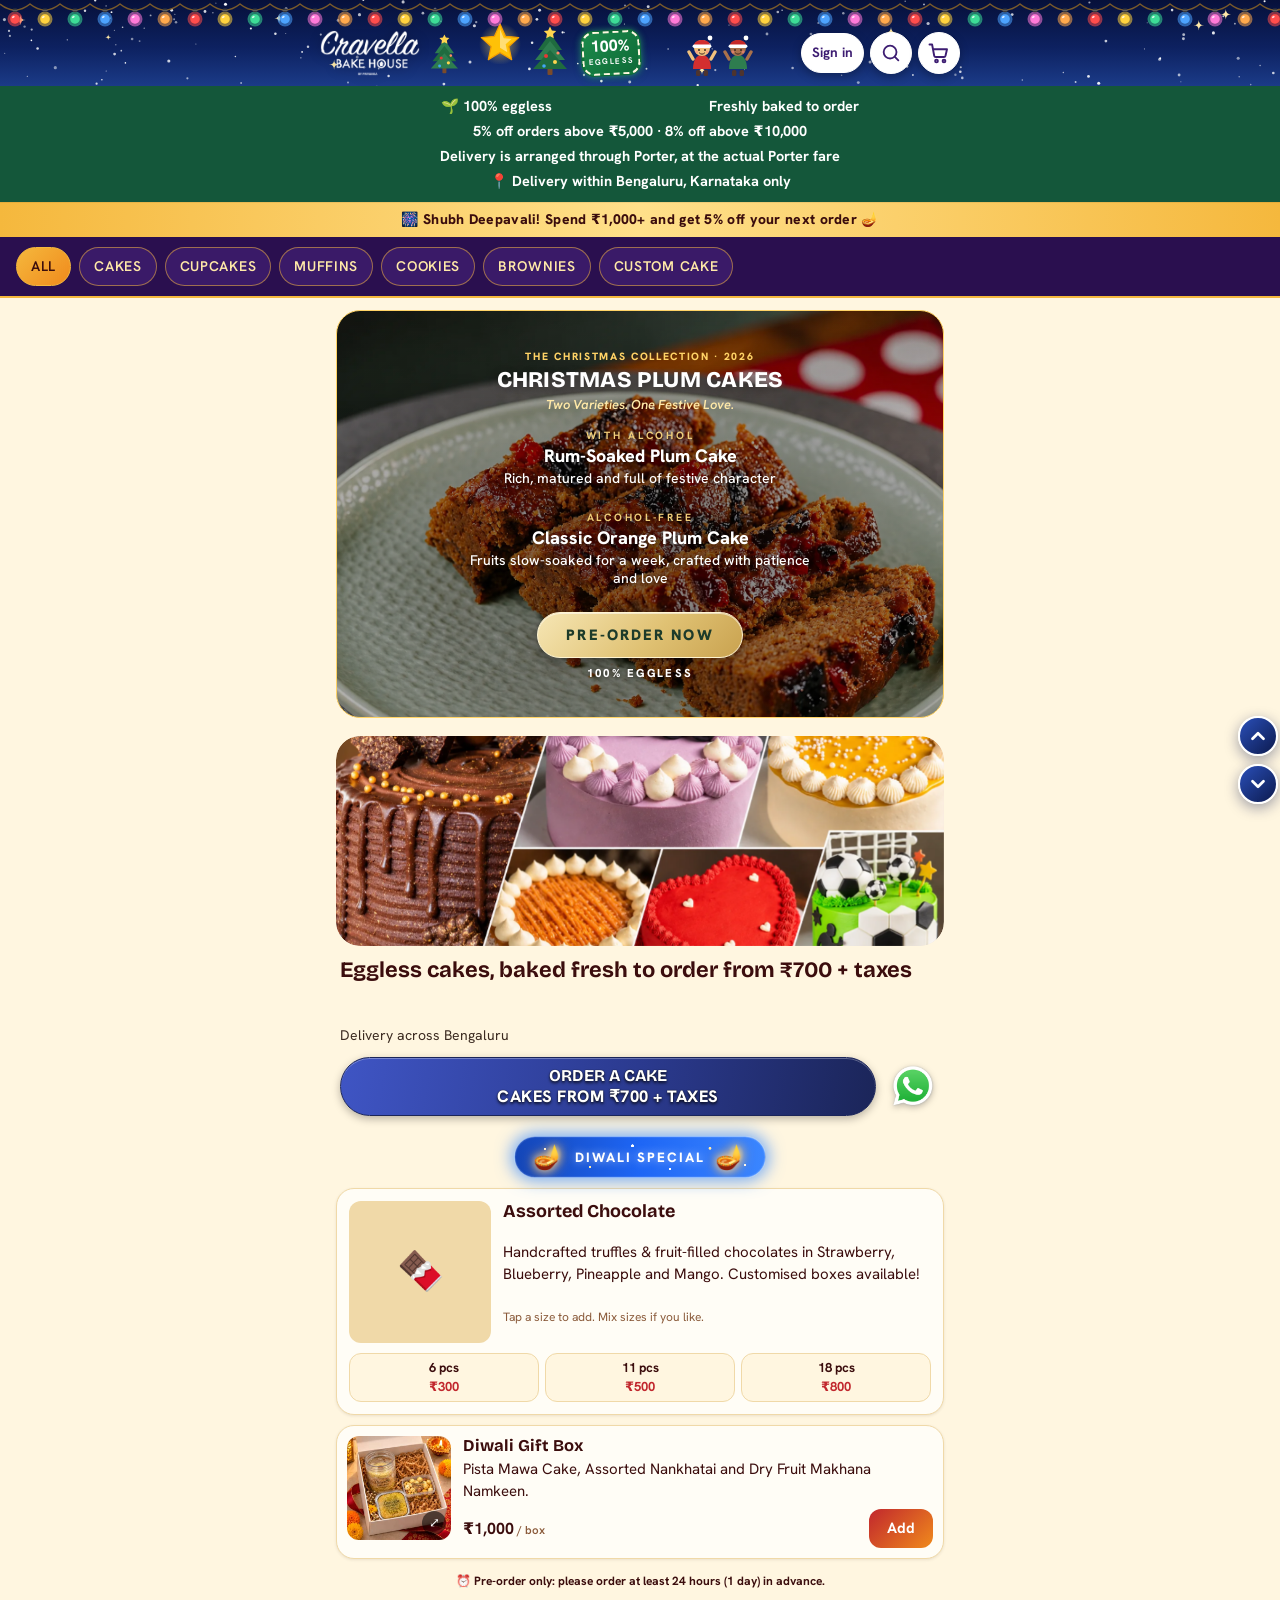
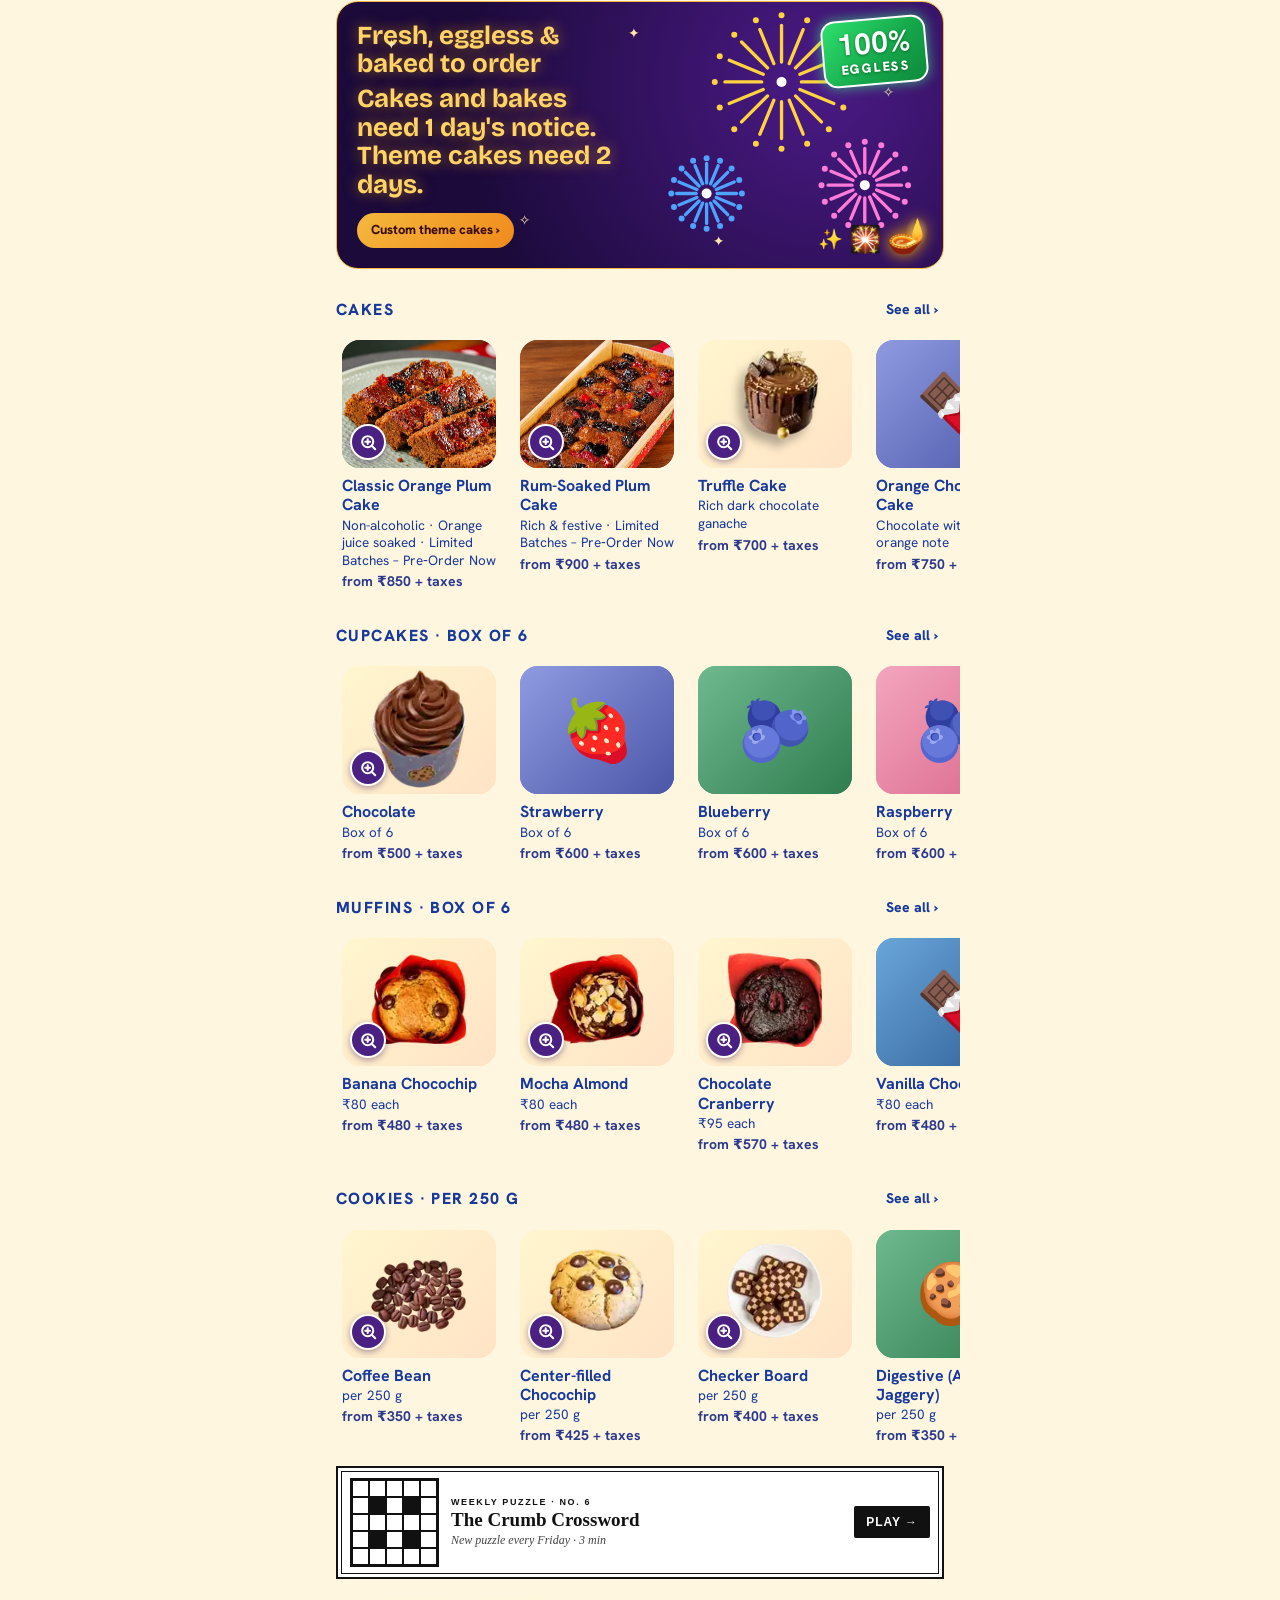
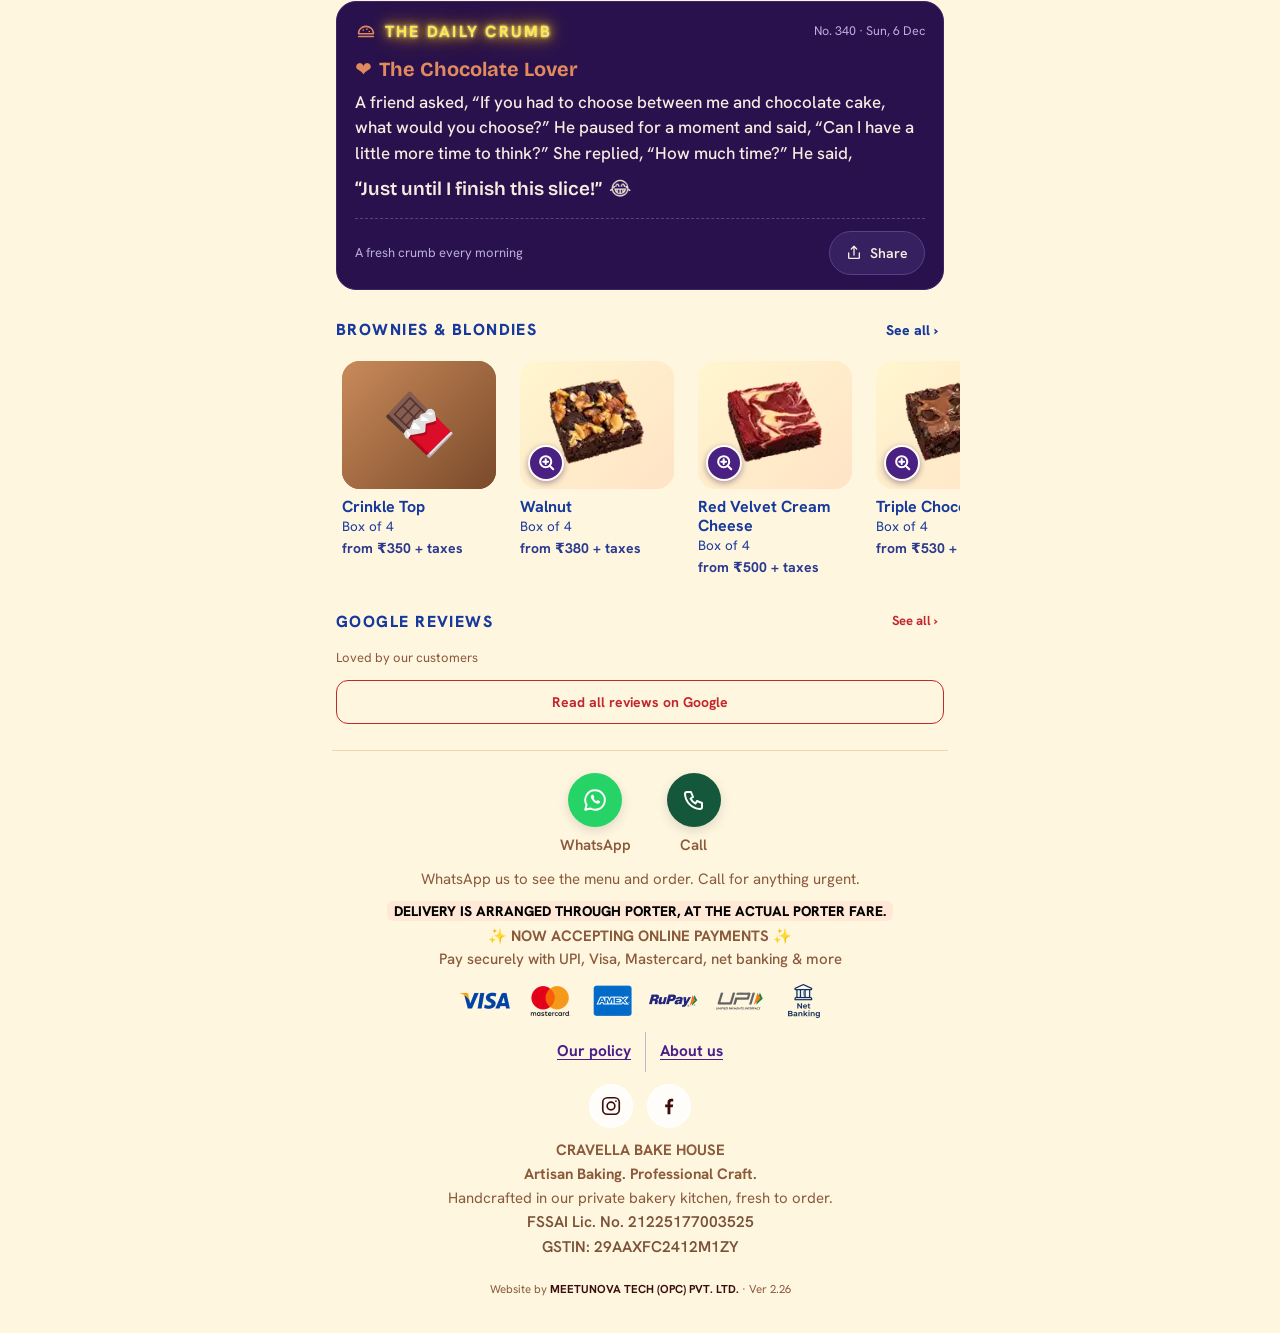
==== commit bceae033: "Classic Orange Plum Cake: 5 days' notice at checkout Co-Authored-By: Claude Sonnet 5.5 <noreply@anth" ====
--- a/index.html
+++ b/index.html
@@ -604,7 +604,7 @@
 <script>
 const API_URL='https://cravella-api.connect-679.workers.dev';
 const WA='918147733224',WA_TXT="Hi, I'd like to see the menu",WA_LINK='https://wa.me/'+WA+'?text='+encodeURIComponent(WA_TXT);
-const MENU={"weights":[0.5,1,1.5,2],"cakes":[{"id":"plumorange","name":"Classic Orange Plum Cake","group":"Christmas plum cakes","desc":"Non-alcoholic · Orange juice soaked · Limited Batches – Pre‑Order Now","img":"plum-orange2.webp","noguide":true,"weights":[0.5,1],"creams":[{"id":"","label":"","prices":[850,1700]}]},{"id":"plumrum","name":"Rum-Soaked Plum Cake","group":"Christmas plum cakes","desc":"Rich & festive · Limited Batches – Pre‑Order Now","img":"plum-rum2.webp","noguide":true,"weights":[0.5,1],"creams":[{"id":"","label":"","prices":[900,1800]}]},{"id":"truffle","name":"Truffle Cake","group":"Chocolate cakes","desc":"Rich dark chocolate ganache","creams":[{"id":"","label":"","prices":[700,1250,1750,2300]}]},{"id":"orange","name":"Orange Chocolate Cake","group":"Chocolate cakes","desc":"Chocolate with a zesty orange note","creams":[{"id":"","label":"","prices":[750,1300,1850,2400]}]},{"id":"blackforest","name":"Black Forest","group":"Chocolate cakes","desc":"Chocolate, cream and cherries","creams":[{"id":"","label":"","prices":[750,1300,1850,2400]}]},{"id":"whiteforest","name":"White Forest","group":"Chocolate cakes","desc":"White chocolate and cream","creams":[{"id":"","label":"","prices":[800,1400,2000,2600]}]},{"id":"honeycoconut","name":"Honey Coconut Cake","group":"Tea time cakes","desc":"Soft coconut cake with a honey drizzle, lovely with tea","img":"honey-coconut-cake.webp","creams":[{"id":"","label":"","prices":[750,1450,2200,2800]}]},{"id":"strawberry","name":"Strawberry Cake","group":"Berry cakes","desc":"Fresh fruit flavour","creams":[{"id":"w","label":"Whipped cream","prices":[650,1200,1750,2200]},{"id":"b","label":"Butter cream","prices":[750,1350,2000,2500]},{"id":"c","label":"Cream cheese","prices":[850,1550,2300,2900]}]},{"id":"blueberry","name":"Blueberry Cake","group":"Berry cakes","desc":"Fresh fruit flavour","creams":[{"id":"w","label":"Whipped cream","prices":[650,1200,1750,2200]},{"id":"b","label":"Butter cream","prices":[750,1350,2000,2500]},{"id":"c","label":"Cream cheese","prices":[850,1550,2300,2900]}]},{"id":"raspberry","name":"Raspberry Cake","group":"Berry cakes","desc":"Fresh fruit flavour","creams":[{"id":"w","label":"Whipped cream","prices":[650,1200,1750,2200]},{"id":"b","label":"Butter cream","prices":[750,1350,2000,2500]},{"id":"c","label":"Cream cheese","prices":[850,1550,2300,2900]}]},{"id":"mango","name":"Mango Cake","group":"Fruit cakes","desc":"Light, fruity and fresh","creams":[{"id":"w","label":"Whipped cream","prices":[600,1150,1600,2000]},{"id":"b","label":"Butter cream","prices":[700,1300,1900,2500]},{"id":"c","label":"Cream cheese","prices":[800,1500,2200,2900]}]},{"id":"pineapple","name":"Pineapple Cake","group":"Fruit cakes","desc":"Light, fruity and fresh","creams":[{"id":"w","label":"Whipped cream","prices":[600,1150,1600,2000]},{"id":"b","label":"Butter cream","prices":[700,1300,1900,2500]},{"id":"c","label":"Cream cheese","prices":[800,1500,2200,2900]}]},{"id":"custom","name":"Custom / Theme Cake","group":"Custom cakes","custom":true,"desc":"Starts from ₹2,000 per kg. Choose a size, then share your reference at checkout.","creams":[{"id":"","label":"","prices":[2000,3000,4000]}],"weights":[1,1.5,2]}],"cupcakes":[{"id":"cup0","name":"Chocolate","fl":"Chocolate mousse","rate":83,"box":500,"size":6},{"id":"cup0g","name":"Chocolate","par":"cup0","fl":"Chocolate ganache","rate":100,"box":600,"size":6},{"id":"cup0b","name":"Chocolate","par":"cup0","fl":"Butter cream","rate":100,"box":600,"size":6},{"id":"cup1","name":"Strawberry","fl":"Whipped cream","rate":80,"box":480,"size":6},{"id":"cup1b","name":"Strawberry","par":"cup1","fl":"Butter cream","rate":100,"box":600,"size":6},{"id":"cup1c","name":"Strawberry","par":"cup1","fl":"Cream cheese","rate":116,"box":700,"size":6},{"id":"cup2","name":"Blueberry","fl":"Whipped cream","rate":80,"box":480,"size":6},{"id":"cup2b","name":"Blueberry","par":"cup2","fl":"Butter cream","rate":100,"box":600,"size":6},{"id":"cup2c","name":"Blueberry","par":"cup2","fl":"Cream cheese","rate":116,"box":700,"size":6},{"id":"cup3","name":"Raspberry","fl":"Whipped cream","rate":80,"box":480,"size":6},{"id":"cup3b","name":"Raspberry","par":"cup3","fl":"Butter cream","rate":100,"box":600,"size":6},{"id":"cup3c","name":"Raspberry","par":"cup3","fl":"Cream cheese","rate":116,"box":700,"size":6},{"id":"cup4","name":"Mango","fl":"Whipped cream","rate":80,"box":480,"size":6},{"id":"cup4b","name":"Mango","par":"cup4","fl":"Butter cream","rate":100,"box":600,"size":6},{"id":"cup4c","name":"Mango","par":"cup4","fl":"Cream cheese","rate":116,"box":700,"size":6}],"muffins":[{"id":"muf0","name":"Banana Chocochip","rate":80,"box":480,"size":6},{"id":"muf1","name":"Mocha Almond","rate":80,"box":480,"size":6},{"id":"muf2","name":"Chocolate Cranberry","rate":95,"box":570,"size":6},{"id":"muf3","name":"Vanilla Chocochip","rate":80,"box":480,"size":6},{"id":"muf4","name":"Carrot","rate":80,"box":480,"size":6},{"id":"muf5","name":"Pista Mawa Cake","rate":100,"box":600,"size":6}],"brownies":[{"id":"brn0","name":"Crinkle Top","rate":90,"box":350,"size":4},{"id":"brn1","name":"Walnut","rate":100,"box":380,"size":4},{"id":"brn2","name":"Red Velvet Cream Cheese","rate":130,"box":500,"size":4},{"id":"brn3","name":"Triple Chocolate","rate":140,"box":530,"size":4},{"id":"brn4","name":"Fudgy Cookie & Cream","rate":130,"box":500,"size":4},{"id":"brn5","name":"Lotus Biscoff","rate":160,"box":600,"size":4},{"id":"brn6","name":"Tiramisu","rate":160,"box":600,"size":4}],"blondies":[{"id":"bld0","name":"Pista & Rose","rate":160,"box":620,"size":4},{"id":"bld1","name":"Coconut","rate":150,"box":580,"size":4}],"cookies":[{"id":"cok0","name":"Coffee Bean","rate":350},{"id":"cok1","name":"Center-filled Chocochip","rate":425},{"id":"cok2","name":"Checker Board","rate":400},{"id":"cok3","name":"Digestive (Atta & Jaggery)","rate":350},{"id":"cok4","name":"Gluten Free Vegan","rate":450},{"id":"cok5","name":"Butter","rate":350}],"discount":{"tiers":[[10001,8],[5001,5]],"coupons":false}};
+const MENU={"weights":[0.5,1,1.5,2],"cakes":[{"id":"plumorange","name":"Classic Orange Plum Cake","group":"Christmas plum cakes","lead":120,"desc":"Non-alcoholic · Orange juice soaked · Limited Batches – Pre‑Order Now","img":"plum-orange2.webp","noguide":true,"weights":[0.5,1],"creams":[{"id":"","label":"","prices":[850,1700]}]},{"id":"plumrum","name":"Rum-Soaked Plum Cake","group":"Christmas plum cakes","desc":"Rich & festive · Limited Batches – Pre‑Order Now","img":"plum-rum2.webp","noguide":true,"weights":[0.5,1],"creams":[{"id":"","label":"","prices":[900,1800]}]},{"id":"truffle","name":"Truffle Cake","group":"Chocolate cakes","desc":"Rich dark chocolate ganache","creams":[{"id":"","label":"","prices":[700,1250,1750,2300]}]},{"id":"orange","name":"Orange Chocolate Cake","group":"Chocolate cakes","desc":"Chocolate with a zesty orange note","creams":[{"id":"","label":"","prices":[750,1300,1850,2400]}]},{"id":"blackforest","name":"Black Forest","group":"Chocolate cakes","desc":"Chocolate, cream and cherries","creams":[{"id":"","label":"","prices":[750,1300,1850,2400]}]},{"id":"whiteforest","name":"White Forest","group":"Chocolate cakes","desc":"White chocolate and cream","creams":[{"id":"","label":"","prices":[800,1400,2000,2600]}]},{"id":"honeycoconut","name":"Honey Coconut Cake","group":"Tea time cakes","desc":"Soft coconut cake with a honey drizzle, lovely with tea","img":"honey-coconut-cake.webp","creams":[{"id":"","label":"","prices":[750,1450,2200,2800]}]},{"id":"strawberry","name":"Strawberry Cake","group":"Berry cakes","desc":"Fresh fruit flavour","creams":[{"id":"w","label":"Whipped cream","prices":[650,1200,1750,2200]},{"id":"b","label":"Butter cream","prices":[750,1350,2000,2500]},{"id":"c","label":"Cream cheese","prices":[850,1550,2300,2900]}]},{"id":"blueberry","name":"Blueberry Cake","group":"Berry cakes","desc":"Fresh fruit flavour","creams":[{"id":"w","label":"Whipped cream","prices":[650,1200,1750,2200]},{"id":"b","label":"Butter cream","prices":[750,1350,2000,2500]},{"id":"c","label":"Cream cheese","prices":[850,1550,2300,2900]}]},{"id":"raspberry","name":"Raspberry Cake","group":"Berry cakes","desc":"Fresh fruit flavour","creams":[{"id":"w","label":"Whipped cream","prices":[650,1200,1750,2200]},{"id":"b","label":"Butter cream","prices":[750,1350,2000,2500]},{"id":"c","label":"Cream cheese","prices":[850,1550,2300,2900]}]},{"id":"mango","name":"Mango Cake","group":"Fruit cakes","desc":"Light, fruity and fresh","creams":[{"id":"w","label":"Whipped cream","prices":[600,1150,1600,2000]},{"id":"b","label":"Butter cream","prices":[700,1300,1900,2500]},{"id":"c","label":"Cream cheese","prices":[800,1500,2200,2900]}]},{"id":"pineapple","name":"Pineapple Cake","group":"Fruit cakes","desc":"Light, fruity and fresh","creams":[{"id":"w","label":"Whipped cream","prices":[600,1150,1600,2000]},{"id":"b","label":"Butter cream","prices":[700,1300,1900,2500]},{"id":"c","label":"Cream cheese","prices":[800,1500,2200,2900]}]},{"id":"custom","name":"Custom / Theme Cake","group":"Custom cakes","custom":true,"desc":"Starts from ₹2,000 per kg. Choose a size, then share your reference at checkout.","creams":[{"id":"","label":"","prices":[2000,3000,4000]}],"weights":[1,1.5,2]}],"cupcakes":[{"id":"cup0","name":"Chocolate","fl":"Chocolate mousse","rate":83,"box":500,"size":6},{"id":"cup0g","name":"Chocolate","par":"cup0","fl":"Chocolate ganache","rate":100,"box":600,"size":6},{"id":"cup0b","name":"Chocolate","par":"cup0","fl":"Butter cream","rate":100,"box":600,"size":6},{"id":"cup1","name":"Strawberry","fl":"Whipped cream","rate":80,"box":480,"size":6},{"id":"cup1b","name":"Strawberry","par":"cup1","fl":"Butter cream","rate":100,"box":600,"size":6},{"id":"cup1c","name":"Strawberry","par":"cup1","fl":"Cream cheese","rate":116,"box":700,"size":6},{"id":"cup2","name":"Blueberry","fl":"Whipped cream","rate":80,"box":480,"size":6},{"id":"cup2b","name":"Blueberry","par":"cup2","fl":"Butter cream","rate":100,"box":600,"size":6},{"id":"cup2c","name":"Blueberry","par":"cup2","fl":"Cream cheese","rate":116,"box":700,"size":6},{"id":"cup3","name":"Raspberry","fl":"Whipped cream","rate":80,"box":480,"size":6},{"id":"cup3b","name":"Raspberry","par":"cup3","fl":"Butter cream","rate":100,"box":600,"size":6},{"id":"cup3c","name":"Raspberry","par":"cup3","fl":"Cream cheese","rate":116,"box":700,"size":6},{"id":"cup4","name":"Mango","fl":"Whipped cream","rate":80,"box":480,"size":6},{"id":"cup4b","name":"Mango","par":"cup4","fl":"Butter cream","rate":100,"box":600,"size":6},{"id":"cup4c","name":"Mango","par":"cup4","fl":"Cream cheese","rate":116,"box":700,"size":6}],"muffins":[{"id":"muf0","name":"Banana Chocochip","rate":80,"box":480,"size":6},{"id":"muf1","name":"Mocha Almond","rate":80,"box":480,"size":6},{"id":"muf2","name":"Chocolate Cranberry","rate":95,"box":570,"size":6},{"id":"muf3","name":"Vanilla Chocochip","rate":80,"box":480,"size":6},{"id":"muf4","name":"Carrot","rate":80,"box":480,"size":6},{"id":"muf5","name":"Pista Mawa Cake","rate":100,"box":600,"size":6}],"brownies":[{"id":"brn0","name":"Crinkle Top","rate":90,"box":350,"size":4},{"id":"brn1","name":"Walnut","rate":100,"box":380,"size":4},{"id":"brn2","name":"Red Velvet Cream Cheese","rate":130,"box":500,"size":4},{"id":"brn3","name":"Triple Chocolate","rate":140,"box":530,"size":4},{"id":"brn4","name":"Fudgy Cookie & Cream","rate":130,"box":500,"size":4},{"id":"brn5","name":"Lotus Biscoff","rate":160,"box":600,"size":4},{"id":"brn6","name":"Tiramisu","rate":160,"box":600,"size":4}],"blondies":[{"id":"bld0","name":"Pista & Rose","rate":160,"box":620,"size":4},{"id":"bld1","name":"Coconut","rate":150,"box":580,"size":4}],"cookies":[{"id":"cok0","name":"Coffee Bean","rate":350},{"id":"cok1","name":"Center-filled Chocochip","rate":425},{"id":"cok2","name":"Checker Board","rate":400},{"id":"cok3","name":"Digestive (Atta & Jaggery)","rate":350},{"id":"cok4","name":"Gluten Free Vegan","rate":450},{"id":"cok5","name":"Butter","rate":350}],"discount":{"tiers":[[10001,8],[5001,5]],"coupons":false}};
 const IMG=window.CB_IMG||{};
 const LEAD={cake:48,other:24}; // notice in hours from the moment of ordering
 const TIMES=['10:00 AM','11:00 AM','12:00 PM','1:00 PM','2:00 PM','3:00 PM','4:00 PM','5:00 PM','6:00 PM','7:00 PM','8:00 PM'];
@@ -1202,7 +1202,8 @@
   if(!TIMES.some(t=>tmin(t)>=mins))return{date:new Date(d.getTime()+86400000).toISOString().slice(0,10),mins:0};return{date:d.toISOString().slice(0,10),mins}}
 function slotOk(date,time,h){const e=leadSlot(h);return date>e.date||(date===e.date&&tmin(time)>=e.mins)}
 function dateOf(h){const e=leadSlot(h).date.split('-');return new Date(+e[0],e[1]-1,+e[2])}
-function leadHours(){return hasCustom()?LEAD.cake:LEAD.other}
+function cakeLead(){return Math.max(0,...S.cakes.map(l=>{const c=findCake(l.id);return c&&c.lead||0}))}
+function leadHours(){return Math.max(hasCustom()?LEAD.cake:LEAD.other,cakeLead())}
 function minDate(){return dateOf(leadHours())}
 function minDate2(){return dateOf(LEAD.other)}
 function earliestAt(h){const e=leadSlot(h);if(!e.mins)return'';const t=TIMES.find(x=>tmin(x)>=e.mins);return t?', from '+t:''}
@@ -1245,7 +1246,7 @@
   {const nd=S.mode==='Delivery'||(sep&&S.mode2==='Delivery');$('addrBox').style.display=nd?'block':'none';if(nd&&typeof geoUi==='function')geoUi();$('revDelRow').style.display=nd?'flex':'none'}
   if(sep){const m2=minDate2(),f2=$('fDate2');f2.min=ymd(m2);if(f2.value&&f2.value<f2.min)f2.value='';limitTimes(f2,$('fTime2'),LEAD.other);
     $('dateHint2').textContent='Earliest: '+m2.toLocaleDateString('en-IN',{weekday:'short',day:'numeric',month:'short'})+earliestAt(LEAD.other)+' (bakes need at least 24 hours\' notice; any later date works).'}
-  $('dateHint').textContent='Earliest: '+md.toLocaleDateString('en-IN',{weekday:'short',day:'numeric',month:'short'})+earliestAt(leadHours())+(hasCustom()?' (custom and theme cakes need at least 2 days\' notice; any later date works)':' (at least 24 hours after you order; any later date works)');
+  $('dateHint').textContent='Earliest: '+md.toLocaleDateString('en-IN',{weekday:'short',day:'numeric',month:'short'})+earliestAt(leadHours())+(cakeLead()>=120?' (Classic Orange Plum Cake needs at least 5 days\' notice; any later date works)':hasCustom()?' (custom and theme cakes need at least 2 days\' notice; any later date works)':' (at least 24 hours after you order; any later date works)');
 }
 const TS_KEY='0x4AAAAAAFmRHnzD_PyfWRI3';let TS={l:0,id:null,tok:'',w:[]};
 function tsLoad(){if(TS.l||PV||!/^0x/.test(TS_KEY))return;TS.l=1;window.tsReady=()=>{try{const b=document.createElement('div');b.id='tsBox';b.style.cssText='position:fixed;left:-9999px;top:0;width:1px;height:1px;overflow:hidden';document.body.appendChild(b);TS.id=turnstile.render(b,{sitekey:TS_KEY,callback:t=>{TS.tok=t;TS.w.splice(0).forEach(f=>f(t))},'expired-callback':()=>{TS.tok='';try{turnstile.reset(TS.id)}catch(_){}},'error-callback':()=>{TS.tok=''}})}catch(_){}};
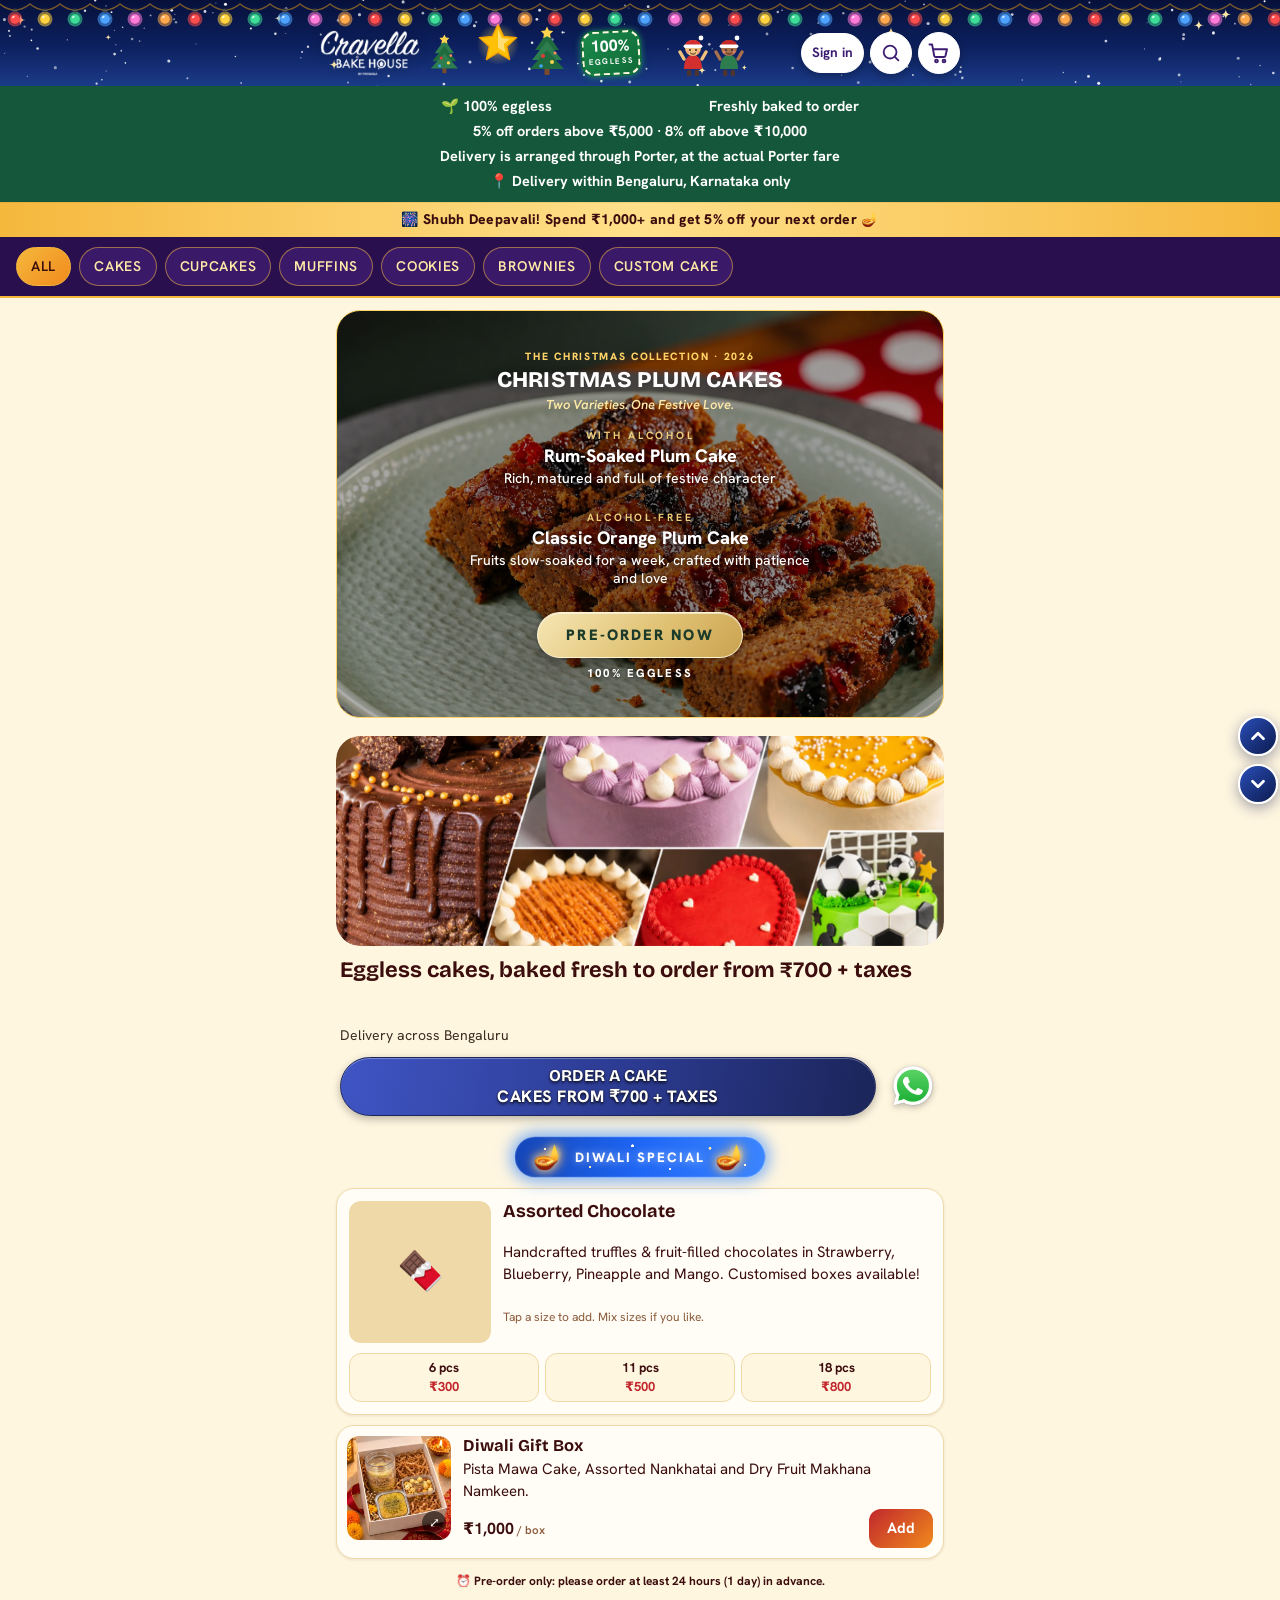
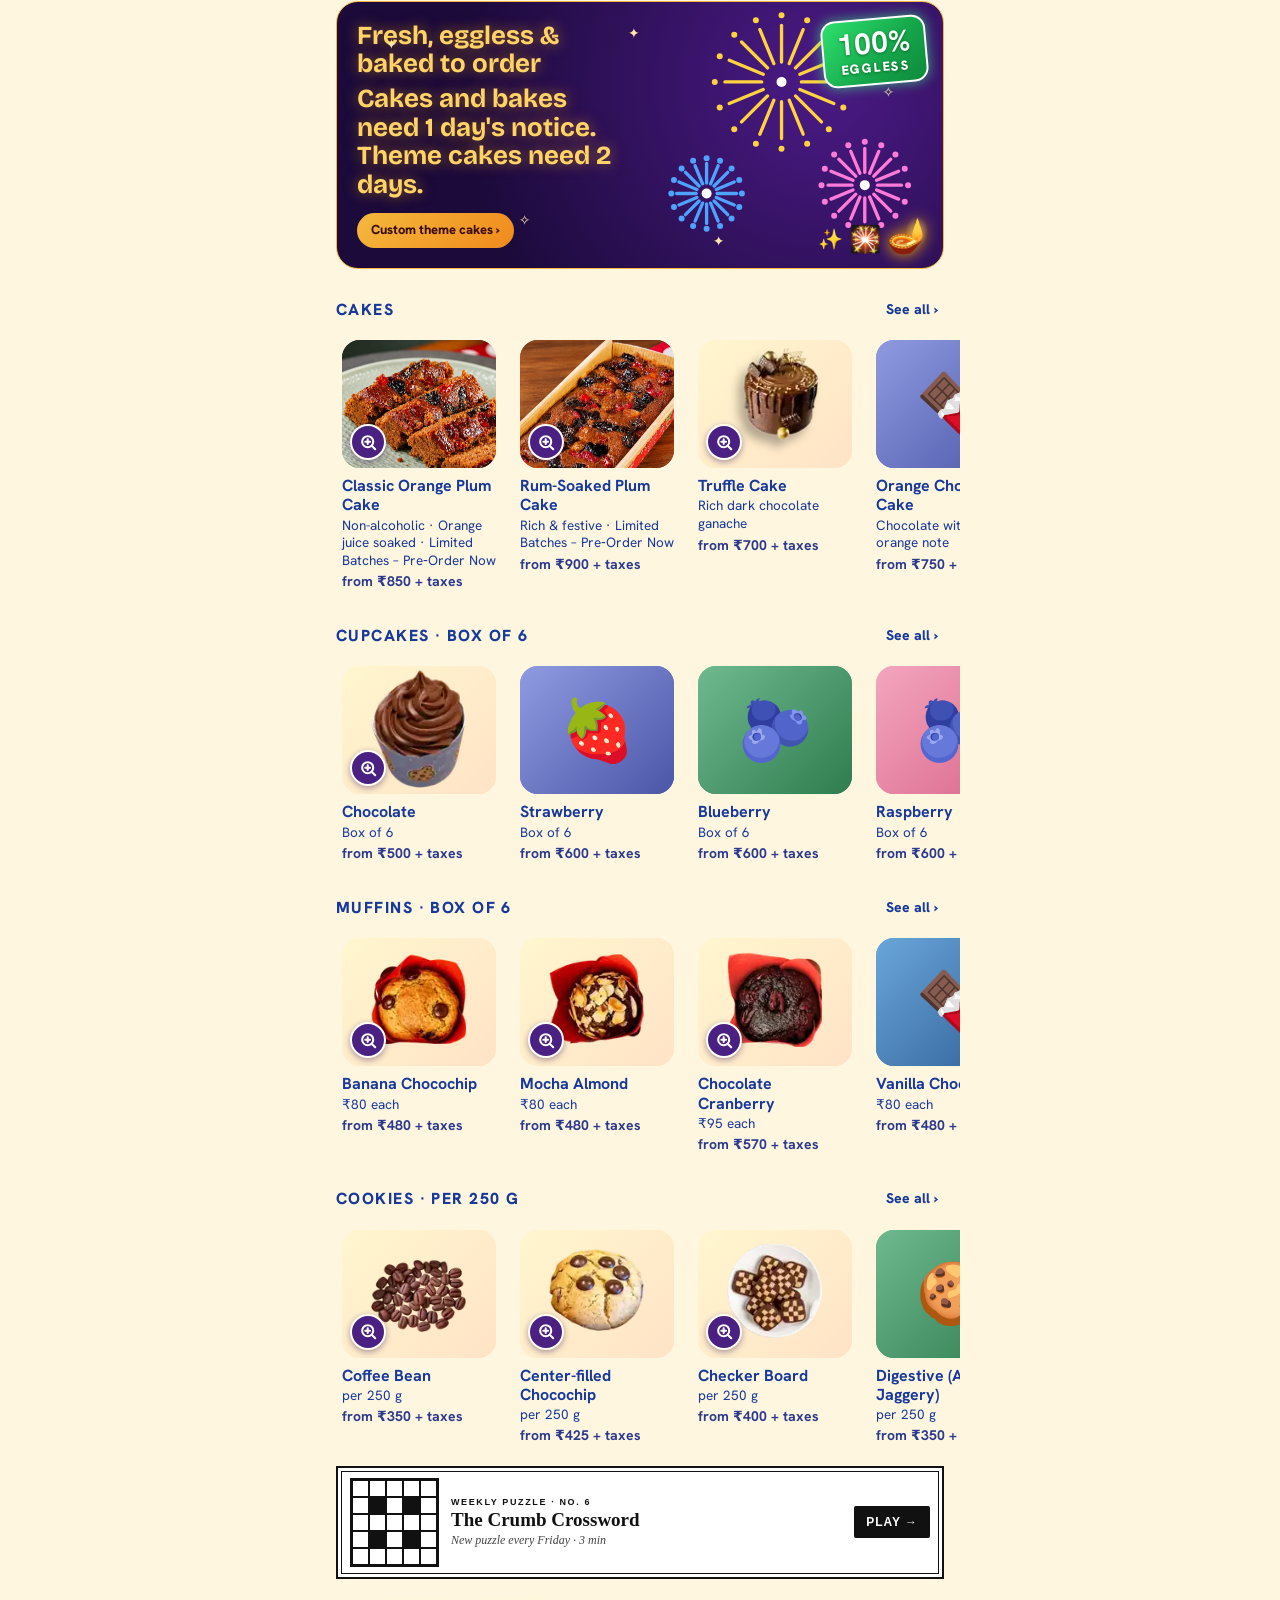
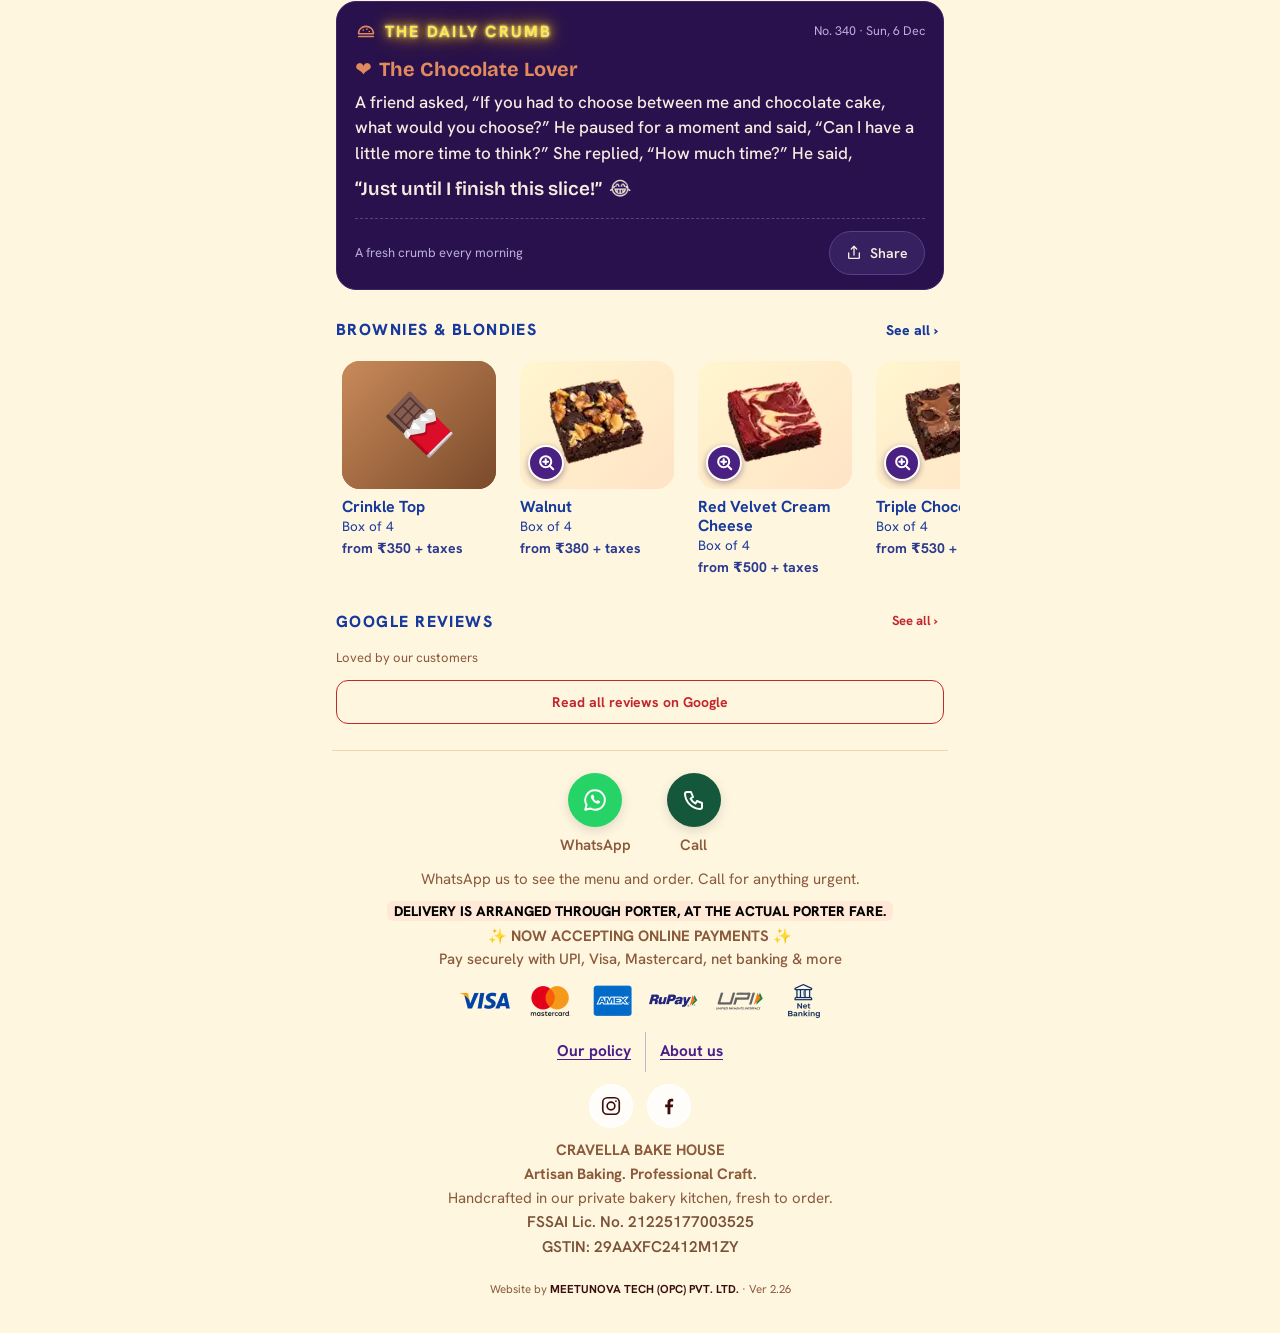
==== commit a9dffc17: "Classic Orange Plum Cake: 5-day notice shown on the card Co-Authored-By: Claude Sonnet 5.5 <noreply@" ====
--- a/index.html
+++ b/index.html
@@ -50,6 +50,7 @@
 .card{background:var(--card);border:1px solid var(--line);border-radius:16px;padding:13px;margin-bottom:10px;box-shadow:var(--shadow)}
 .t{font-weight:700;font-size:16.5px;letter-spacing:-.005em}
 .d{font-size:13px;color:var(--mut);margin-top:1px}
+.pnote{margin-top:8px;padding:7px 10px;border-left:3px solid #c9a24f;background:#fbf6e6;border-radius:0 8px 8px 0;font-size:12.5px;line-height:1.4;color:#5b4a1c}.pnote b{color:#3d3010}
 .chips{display:flex;flex-wrap:wrap;gap:6px;margin-top:10px}
 .chip{padding:7px 11px;border:1px solid var(--line);border-radius:11px;font-size:13px;text-align:center;line-height:1.25;background:var(--bg)}
 .chip b{display:block;font-weight:700}
@@ -604,7 +605,7 @@
 <script>
 const API_URL='https://cravella-api.connect-679.workers.dev';
 const WA='918147733224',WA_TXT="Hi, I'd like to see the menu",WA_LINK='https://wa.me/'+WA+'?text='+encodeURIComponent(WA_TXT);
-const MENU={"weights":[0.5,1,1.5,2],"cakes":[{"id":"plumorange","name":"Classic Orange Plum Cake","group":"Christmas plum cakes","lead":120,"desc":"Non-alcoholic · Orange juice soaked · Limited Batches – Pre‑Order Now","img":"plum-orange2.webp","noguide":true,"weights":[0.5,1],"creams":[{"id":"","label":"","prices":[850,1700]}]},{"id":"plumrum","name":"Rum-Soaked Plum Cake","group":"Christmas plum cakes","desc":"Rich & festive · Limited Batches – Pre‑Order Now","img":"plum-rum2.webp","noguide":true,"weights":[0.5,1],"creams":[{"id":"","label":"","prices":[900,1800]}]},{"id":"truffle","name":"Truffle Cake","group":"Chocolate cakes","desc":"Rich dark chocolate ganache","creams":[{"id":"","label":"","prices":[700,1250,1750,2300]}]},{"id":"orange","name":"Orange Chocolate Cake","group":"Chocolate cakes","desc":"Chocolate with a zesty orange note","creams":[{"id":"","label":"","prices":[750,1300,1850,2400]}]},{"id":"blackforest","name":"Black Forest","group":"Chocolate cakes","desc":"Chocolate, cream and cherries","creams":[{"id":"","label":"","prices":[750,1300,1850,2400]}]},{"id":"whiteforest","name":"White Forest","group":"Chocolate cakes","desc":"White chocolate and cream","creams":[{"id":"","label":"","prices":[800,1400,2000,2600]}]},{"id":"honeycoconut","name":"Honey Coconut Cake","group":"Tea time cakes","desc":"Soft coconut cake with a honey drizzle, lovely with tea","img":"honey-coconut-cake.webp","creams":[{"id":"","label":"","prices":[750,1450,2200,2800]}]},{"id":"strawberry","name":"Strawberry Cake","group":"Berry cakes","desc":"Fresh fruit flavour","creams":[{"id":"w","label":"Whipped cream","prices":[650,1200,1750,2200]},{"id":"b","label":"Butter cream","prices":[750,1350,2000,2500]},{"id":"c","label":"Cream cheese","prices":[850,1550,2300,2900]}]},{"id":"blueberry","name":"Blueberry Cake","group":"Berry cakes","desc":"Fresh fruit flavour","creams":[{"id":"w","label":"Whipped cream","prices":[650,1200,1750,2200]},{"id":"b","label":"Butter cream","prices":[750,1350,2000,2500]},{"id":"c","label":"Cream cheese","prices":[850,1550,2300,2900]}]},{"id":"raspberry","name":"Raspberry Cake","group":"Berry cakes","desc":"Fresh fruit flavour","creams":[{"id":"w","label":"Whipped cream","prices":[650,1200,1750,2200]},{"id":"b","label":"Butter cream","prices":[750,1350,2000,2500]},{"id":"c","label":"Cream cheese","prices":[850,1550,2300,2900]}]},{"id":"mango","name":"Mango Cake","group":"Fruit cakes","desc":"Light, fruity and fresh","creams":[{"id":"w","label":"Whipped cream","prices":[600,1150,1600,2000]},{"id":"b","label":"Butter cream","prices":[700,1300,1900,2500]},{"id":"c","label":"Cream cheese","prices":[800,1500,2200,2900]}]},{"id":"pineapple","name":"Pineapple Cake","group":"Fruit cakes","desc":"Light, fruity and fresh","creams":[{"id":"w","label":"Whipped cream","prices":[600,1150,1600,2000]},{"id":"b","label":"Butter cream","prices":[700,1300,1900,2500]},{"id":"c","label":"Cream cheese","prices":[800,1500,2200,2900]}]},{"id":"custom","name":"Custom / Theme Cake","group":"Custom cakes","custom":true,"desc":"Starts from ₹2,000 per kg. Choose a size, then share your reference at checkout.","creams":[{"id":"","label":"","prices":[2000,3000,4000]}],"weights":[1,1.5,2]}],"cupcakes":[{"id":"cup0","name":"Chocolate","fl":"Chocolate mousse","rate":83,"box":500,"size":6},{"id":"cup0g","name":"Chocolate","par":"cup0","fl":"Chocolate ganache","rate":100,"box":600,"size":6},{"id":"cup0b","name":"Chocolate","par":"cup0","fl":"Butter cream","rate":100,"box":600,"size":6},{"id":"cup1","name":"Strawberry","fl":"Whipped cream","rate":80,"box":480,"size":6},{"id":"cup1b","name":"Strawberry","par":"cup1","fl":"Butter cream","rate":100,"box":600,"size":6},{"id":"cup1c","name":"Strawberry","par":"cup1","fl":"Cream cheese","rate":116,"box":700,"size":6},{"id":"cup2","name":"Blueberry","fl":"Whipped cream","rate":80,"box":480,"size":6},{"id":"cup2b","name":"Blueberry","par":"cup2","fl":"Butter cream","rate":100,"box":600,"size":6},{"id":"cup2c","name":"Blueberry","par":"cup2","fl":"Cream cheese","rate":116,"box":700,"size":6},{"id":"cup3","name":"Raspberry","fl":"Whipped cream","rate":80,"box":480,"size":6},{"id":"cup3b","name":"Raspberry","par":"cup3","fl":"Butter cream","rate":100,"box":600,"size":6},{"id":"cup3c","name":"Raspberry","par":"cup3","fl":"Cream cheese","rate":116,"box":700,"size":6},{"id":"cup4","name":"Mango","fl":"Whipped cream","rate":80,"box":480,"size":6},{"id":"cup4b","name":"Mango","par":"cup4","fl":"Butter cream","rate":100,"box":600,"size":6},{"id":"cup4c","name":"Mango","par":"cup4","fl":"Cream cheese","rate":116,"box":700,"size":6}],"muffins":[{"id":"muf0","name":"Banana Chocochip","rate":80,"box":480,"size":6},{"id":"muf1","name":"Mocha Almond","rate":80,"box":480,"size":6},{"id":"muf2","name":"Chocolate Cranberry","rate":95,"box":570,"size":6},{"id":"muf3","name":"Vanilla Chocochip","rate":80,"box":480,"size":6},{"id":"muf4","name":"Carrot","rate":80,"box":480,"size":6},{"id":"muf5","name":"Pista Mawa Cake","rate":100,"box":600,"size":6}],"brownies":[{"id":"brn0","name":"Crinkle Top","rate":90,"box":350,"size":4},{"id":"brn1","name":"Walnut","rate":100,"box":380,"size":4},{"id":"brn2","name":"Red Velvet Cream Cheese","rate":130,"box":500,"size":4},{"id":"brn3","name":"Triple Chocolate","rate":140,"box":530,"size":4},{"id":"brn4","name":"Fudgy Cookie & Cream","rate":130,"box":500,"size":4},{"id":"brn5","name":"Lotus Biscoff","rate":160,"box":600,"size":4},{"id":"brn6","name":"Tiramisu","rate":160,"box":600,"size":4}],"blondies":[{"id":"bld0","name":"Pista & Rose","rate":160,"box":620,"size":4},{"id":"bld1","name":"Coconut","rate":150,"box":580,"size":4}],"cookies":[{"id":"cok0","name":"Coffee Bean","rate":350},{"id":"cok1","name":"Center-filled Chocochip","rate":425},{"id":"cok2","name":"Checker Board","rate":400},{"id":"cok3","name":"Digestive (Atta & Jaggery)","rate":350},{"id":"cok4","name":"Gluten Free Vegan","rate":450},{"id":"cok5","name":"Butter","rate":350}],"discount":{"tiers":[[10001,8],[5001,5]],"coupons":false}};
+const MENU={"weights":[0.5,1,1.5,2],"cakes":[{"id":"plumorange","name":"Classic Orange Plum Cake","group":"Christmas plum cakes","lead":120,"note":"Baked fresh, just for you. Kindly place your order at least <b>5 days</b> before your pickup or delivery date.","desc":"Non-alcoholic · Orange juice soaked · Limited Batches – Pre‑Order Now","img":"plum-orange2.webp","noguide":true,"weights":[0.5,1],"creams":[{"id":"","label":"","prices":[850,1700]}]},{"id":"plumrum","name":"Rum-Soaked Plum Cake","group":"Christmas plum cakes","desc":"Rich & festive · Limited Batches – Pre‑Order Now","img":"plum-rum2.webp","noguide":true,"weights":[0.5,1],"creams":[{"id":"","label":"","prices":[900,1800]}]},{"id":"truffle","name":"Truffle Cake","group":"Chocolate cakes","desc":"Rich dark chocolate ganache","creams":[{"id":"","label":"","prices":[700,1250,1750,2300]}]},{"id":"orange","name":"Orange Chocolate Cake","group":"Chocolate cakes","desc":"Chocolate with a zesty orange note","creams":[{"id":"","label":"","prices":[750,1300,1850,2400]}]},{"id":"blackforest","name":"Black Forest","group":"Chocolate cakes","desc":"Chocolate, cream and cherries","creams":[{"id":"","label":"","prices":[750,1300,1850,2400]}]},{"id":"whiteforest","name":"White Forest","group":"Chocolate cakes","desc":"White chocolate and cream","creams":[{"id":"","label":"","prices":[800,1400,2000,2600]}]},{"id":"honeycoconut","name":"Honey Coconut Cake","group":"Tea time cakes","desc":"Soft coconut cake with a honey drizzle, lovely with tea","img":"honey-coconut-cake.webp","creams":[{"id":"","label":"","prices":[750,1450,2200,2800]}]},{"id":"strawberry","name":"Strawberry Cake","group":"Berry cakes","desc":"Fresh fruit flavour","creams":[{"id":"w","label":"Whipped cream","prices":[650,1200,1750,2200]},{"id":"b","label":"Butter cream","prices":[750,1350,2000,2500]},{"id":"c","label":"Cream cheese","prices":[850,1550,2300,2900]}]},{"id":"blueberry","name":"Blueberry Cake","group":"Berry cakes","desc":"Fresh fruit flavour","creams":[{"id":"w","label":"Whipped cream","prices":[650,1200,1750,2200]},{"id":"b","label":"Butter cream","prices":[750,1350,2000,2500]},{"id":"c","label":"Cream cheese","prices":[850,1550,2300,2900]}]},{"id":"raspberry","name":"Raspberry Cake","group":"Berry cakes","desc":"Fresh fruit flavour","creams":[{"id":"w","label":"Whipped cream","prices":[650,1200,1750,2200]},{"id":"b","label":"Butter cream","prices":[750,1350,2000,2500]},{"id":"c","label":"Cream cheese","prices":[850,1550,2300,2900]}]},{"id":"mango","name":"Mango Cake","group":"Fruit cakes","desc":"Light, fruity and fresh","creams":[{"id":"w","label":"Whipped cream","prices":[600,1150,1600,2000]},{"id":"b","label":"Butter cream","prices":[700,1300,1900,2500]},{"id":"c","label":"Cream cheese","prices":[800,1500,2200,2900]}]},{"id":"pineapple","name":"Pineapple Cake","group":"Fruit cakes","desc":"Light, fruity and fresh","creams":[{"id":"w","label":"Whipped cream","prices":[600,1150,1600,2000]},{"id":"b","label":"Butter cream","prices":[700,1300,1900,2500]},{"id":"c","label":"Cream cheese","prices":[800,1500,2200,2900]}]},{"id":"custom","name":"Custom / Theme Cake","group":"Custom cakes","custom":true,"desc":"Starts from ₹2,000 per kg. Choose a size, then share your reference at checkout.","creams":[{"id":"","label":"","prices":[2000,3000,4000]}],"weights":[1,1.5,2]}],"cupcakes":[{"id":"cup0","name":"Chocolate","fl":"Chocolate mousse","rate":83,"box":500,"size":6},{"id":"cup0g","name":"Chocolate","par":"cup0","fl":"Chocolate ganache","rate":100,"box":600,"size":6},{"id":"cup0b","name":"Chocolate","par":"cup0","fl":"Butter cream","rate":100,"box":600,"size":6},{"id":"cup1","name":"Strawberry","fl":"Whipped cream","rate":80,"box":480,"size":6},{"id":"cup1b","name":"Strawberry","par":"cup1","fl":"Butter cream","rate":100,"box":600,"size":6},{"id":"cup1c","name":"Strawberry","par":"cup1","fl":"Cream cheese","rate":116,"box":700,"size":6},{"id":"cup2","name":"Blueberry","fl":"Whipped cream","rate":80,"box":480,"size":6},{"id":"cup2b","name":"Blueberry","par":"cup2","fl":"Butter cream","rate":100,"box":600,"size":6},{"id":"cup2c","name":"Blueberry","par":"cup2","fl":"Cream cheese","rate":116,"box":700,"size":6},{"id":"cup3","name":"Raspberry","fl":"Whipped cream","rate":80,"box":480,"size":6},{"id":"cup3b","name":"Raspberry","par":"cup3","fl":"Butter cream","rate":100,"box":600,"size":6},{"id":"cup3c","name":"Raspberry","par":"cup3","fl":"Cream cheese","rate":116,"box":700,"size":6},{"id":"cup4","name":"Mango","fl":"Whipped cream","rate":80,"box":480,"size":6},{"id":"cup4b","name":"Mango","par":"cup4","fl":"Butter cream","rate":100,"box":600,"size":6},{"id":"cup4c","name":"Mango","par":"cup4","fl":"Cream cheese","rate":116,"box":700,"size":6}],"muffins":[{"id":"muf0","name":"Banana Chocochip","rate":80,"box":480,"size":6},{"id":"muf1","name":"Mocha Almond","rate":80,"box":480,"size":6},{"id":"muf2","name":"Chocolate Cranberry","rate":95,"box":570,"size":6},{"id":"muf3","name":"Vanilla Chocochip","rate":80,"box":480,"size":6},{"id":"muf4","name":"Carrot","rate":80,"box":480,"size":6},{"id":"muf5","name":"Pista Mawa Cake","rate":100,"box":600,"size":6}],"brownies":[{"id":"brn0","name":"Crinkle Top","rate":90,"box":350,"size":4},{"id":"brn1","name":"Walnut","rate":100,"box":380,"size":4},{"id":"brn2","name":"Red Velvet Cream Cheese","rate":130,"box":500,"size":4},{"id":"brn3","name":"Triple Chocolate","rate":140,"box":530,"size":4},{"id":"brn4","name":"Fudgy Cookie & Cream","rate":130,"box":500,"size":4},{"id":"brn5","name":"Lotus Biscoff","rate":160,"box":600,"size":4},{"id":"brn6","name":"Tiramisu","rate":160,"box":600,"size":4}],"blondies":[{"id":"bld0","name":"Pista & Rose","rate":160,"box":620,"size":4},{"id":"bld1","name":"Coconut","rate":150,"box":580,"size":4}],"cookies":[{"id":"cok0","name":"Coffee Bean","rate":350},{"id":"cok1","name":"Center-filled Chocochip","rate":425},{"id":"cok2","name":"Checker Board","rate":400},{"id":"cok3","name":"Digestive (Atta & Jaggery)","rate":350},{"id":"cok4","name":"Gluten Free Vegan","rate":450},{"id":"cok5","name":"Butter","rate":350}],"discount":{"tiers":[[10001,8],[5001,5]],"coupons":false}};
 const IMG=window.CB_IMG||{};
 const LEAD={cake:48,other:24}; // notice in hours from the moment of ordering
 const TIMES=['10:00 AM','11:00 AM','12:00 PM','1:00 PM','2:00 PM','3:00 PM','4:00 PM','5:00 PM','6:00 PM','7:00 PM','8:00 PM'];
@@ -747,7 +748,7 @@
   const pv=i=>cr?cr.prices[i]:Math.min(...c.creams.map(x=>x.prices[i]));
   const miss=needCream&&needSize?'frosting and size':needCream?'a frosting':'a size';
   if(isOff(c.id))return `<div class="card" data-cake="${c.id}" style="opacity:.7"><div class="row" style="align-items:center;justify-content:space-between;gap:10px"><div style="display:flex;gap:12px;align-items:center">${thumbHtml(c,1,!c.custom)}<div><div class="t">${esc(c.name)}</div><div class="d">${esc(c.desc)}</div></div></div><span class="soldout">Sold out</span></div></div>`;
-  return `<div class="card" data-cake="${c.id}"><div style="display:flex;gap:14px;align-items:flex-start">${thumbHtml(c,1,!c.custom)}<div style="min-width:0"><div class="t">${esc(c.name)}</div><div class="d">${c.noguide?'<b>Eggless</b> · ':''}${esc(c.desc)}</div>${trustLine(c.noguide)}</div></div>
+  return `<div class="card" data-cake="${c.id}"><div style="display:flex;gap:14px;align-items:flex-start">${thumbHtml(c,1,!c.custom)}<div style="min-width:0"><div class="t">${esc(c.name)}</div><div class="d">${c.noguide?'<b>Eggless</b> · ':''}${esc(c.desc)}</div>${trustLine(c.noguide)}${c.note?`<div class="pnote">${c.note}</div>`:''}</div></div>
   ${c.creams.length>1?`<div class="d" style="font-weight:700;margin:10px 0 4px">Choice of Frosting</div><div class="chips fr">${c.creams.map(x=>`<button class="chip cr ${x.id===s.cream?'on':''}" data-cream="${x.id}">${x.label}</button>`).join('')}</div>`:''}
   <div class="chips">${WS.map((w,i)=>`<button class="chip ${s.wi===i?'on':''}" data-wi="${i}">${kgLabel(w)}<b>${cr&&!c.custom?'':'from '}${inr(pv(i))}</b><small class="p100">${cr&&!c.custom?'':'from '}${per100(pv(i),w).replace(' per 100 g','/100 g')}</small></button>`).join('')}${c.noguide?'':`<button class="chip ${other?'on':''}" data-wi="o">Other kg<b>3 kg+</b></button>`}</div>
   ${c.noguide?'':`<button type="button" class="sgb" data-sg aria-label="Cake Serving Guide"><svg viewBox="0 0 24 24" width="16" height="16" fill="none" stroke="currentColor" stroke-width="1.8" stroke-linecap="round" aria-hidden="true"><path d="M4 21h16M5 21v-7a2 2 0 0 1 2-2h10a2 2 0 0 1 2 2v7M5 16.5c2 1.4 3 1.4 5 0s3-1.4 5 0 3 1.2 4 .3M12 12V9M12 5.2c.7.9.7 1.9 0 2.6-.7-.7-.7-1.7 0-2.6z"/></svg>Cake Serving Guide</button>`}
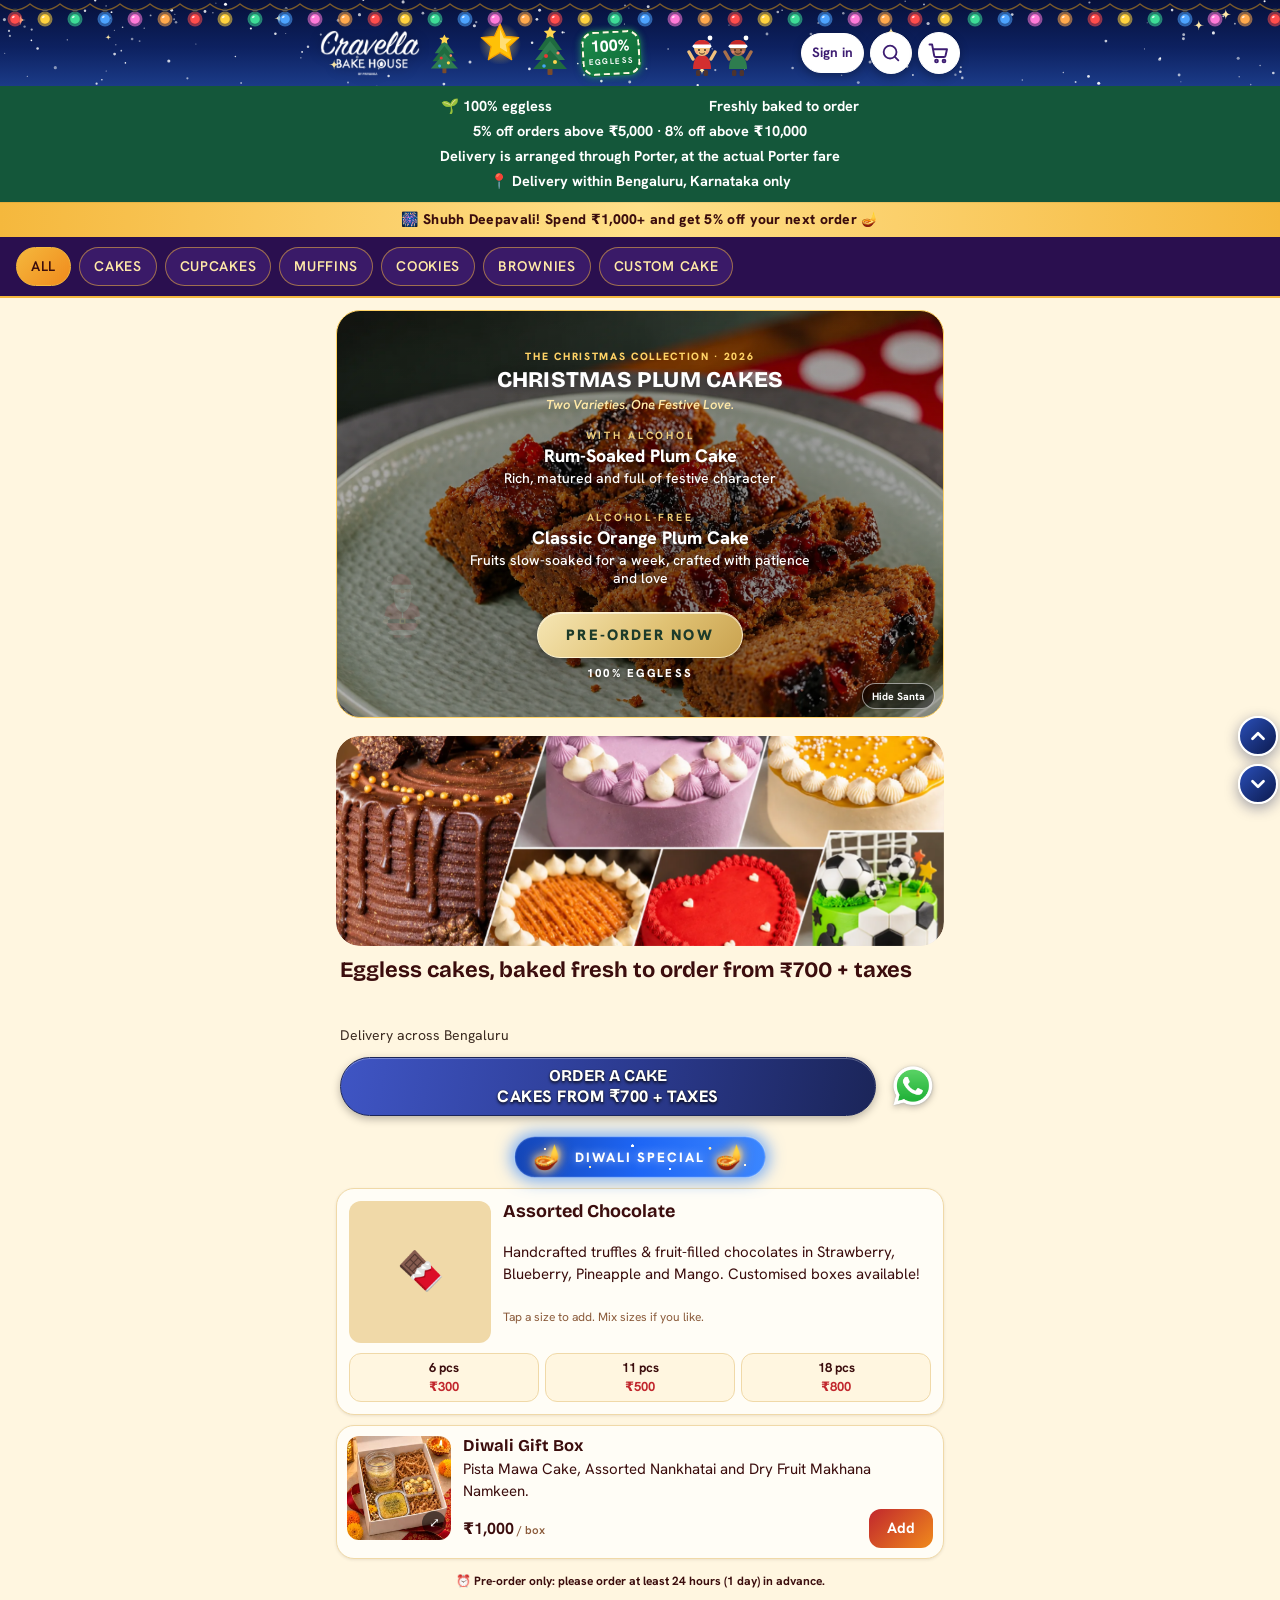
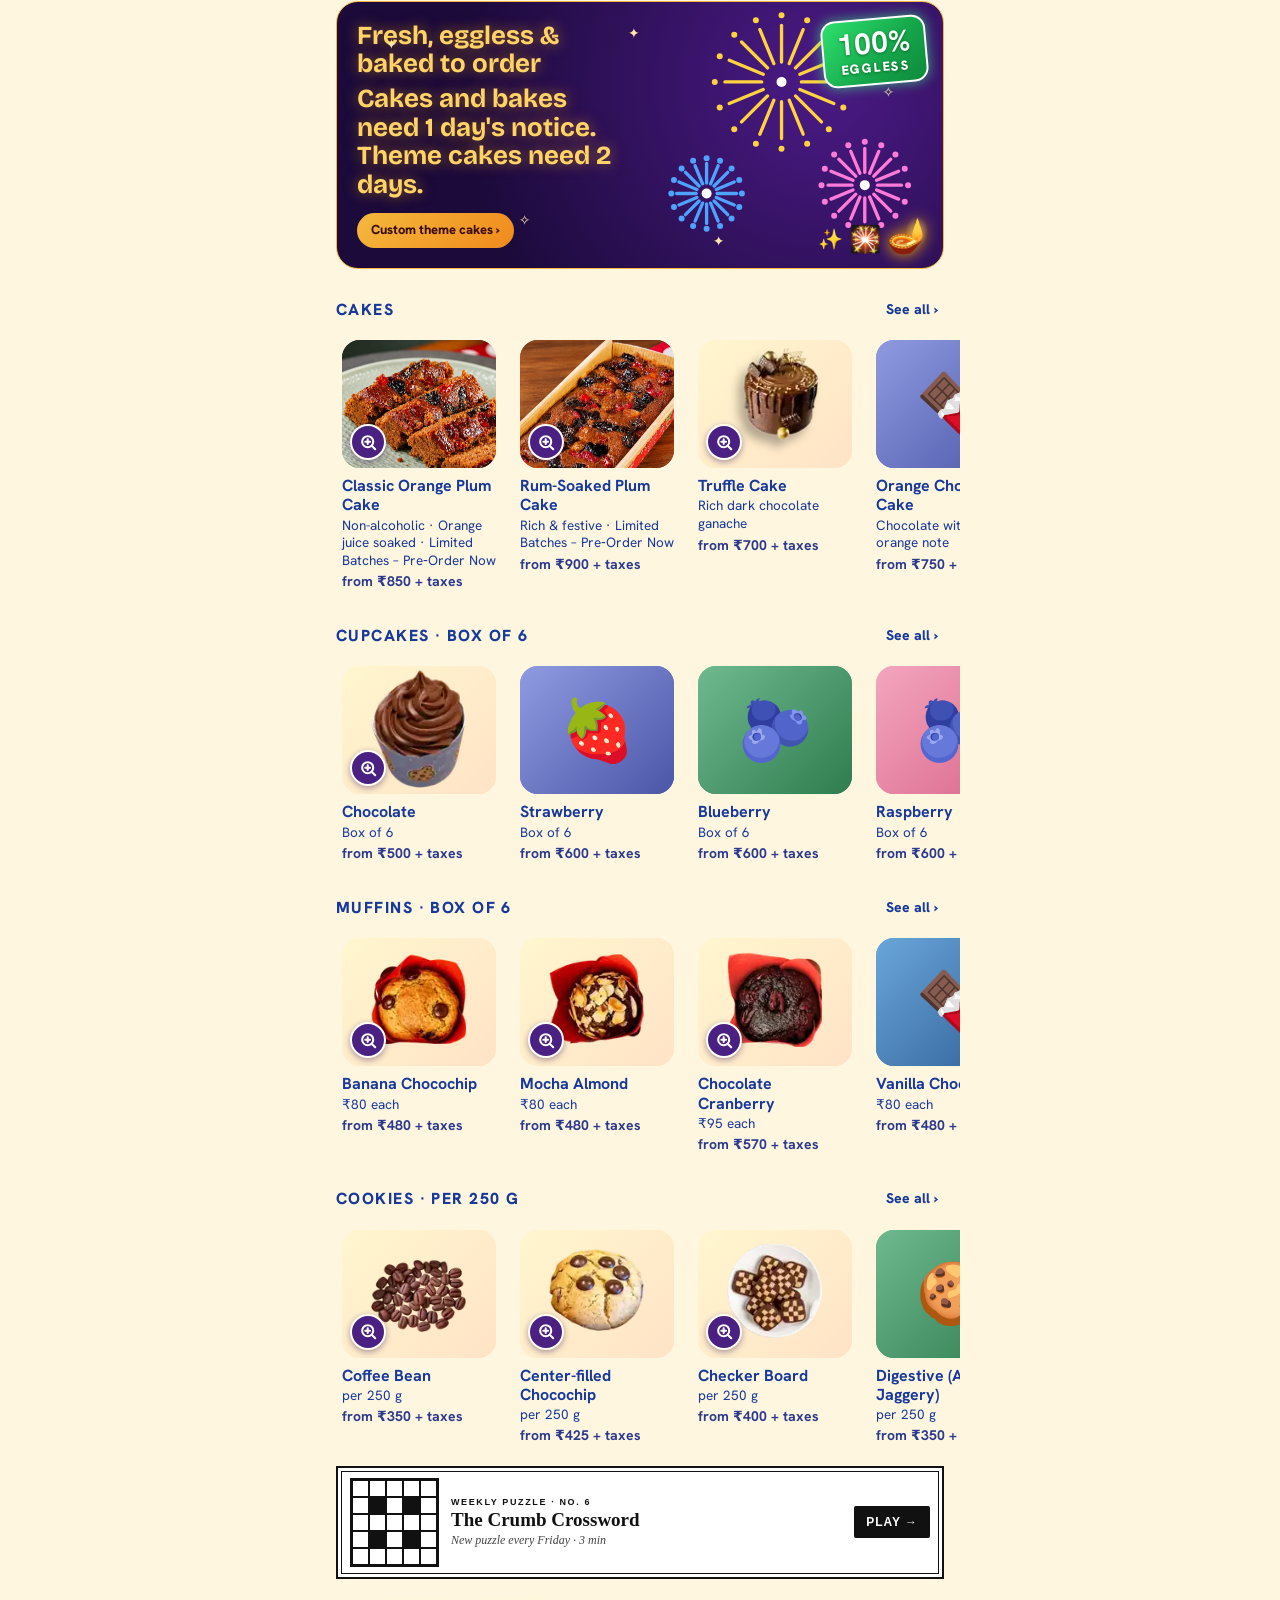
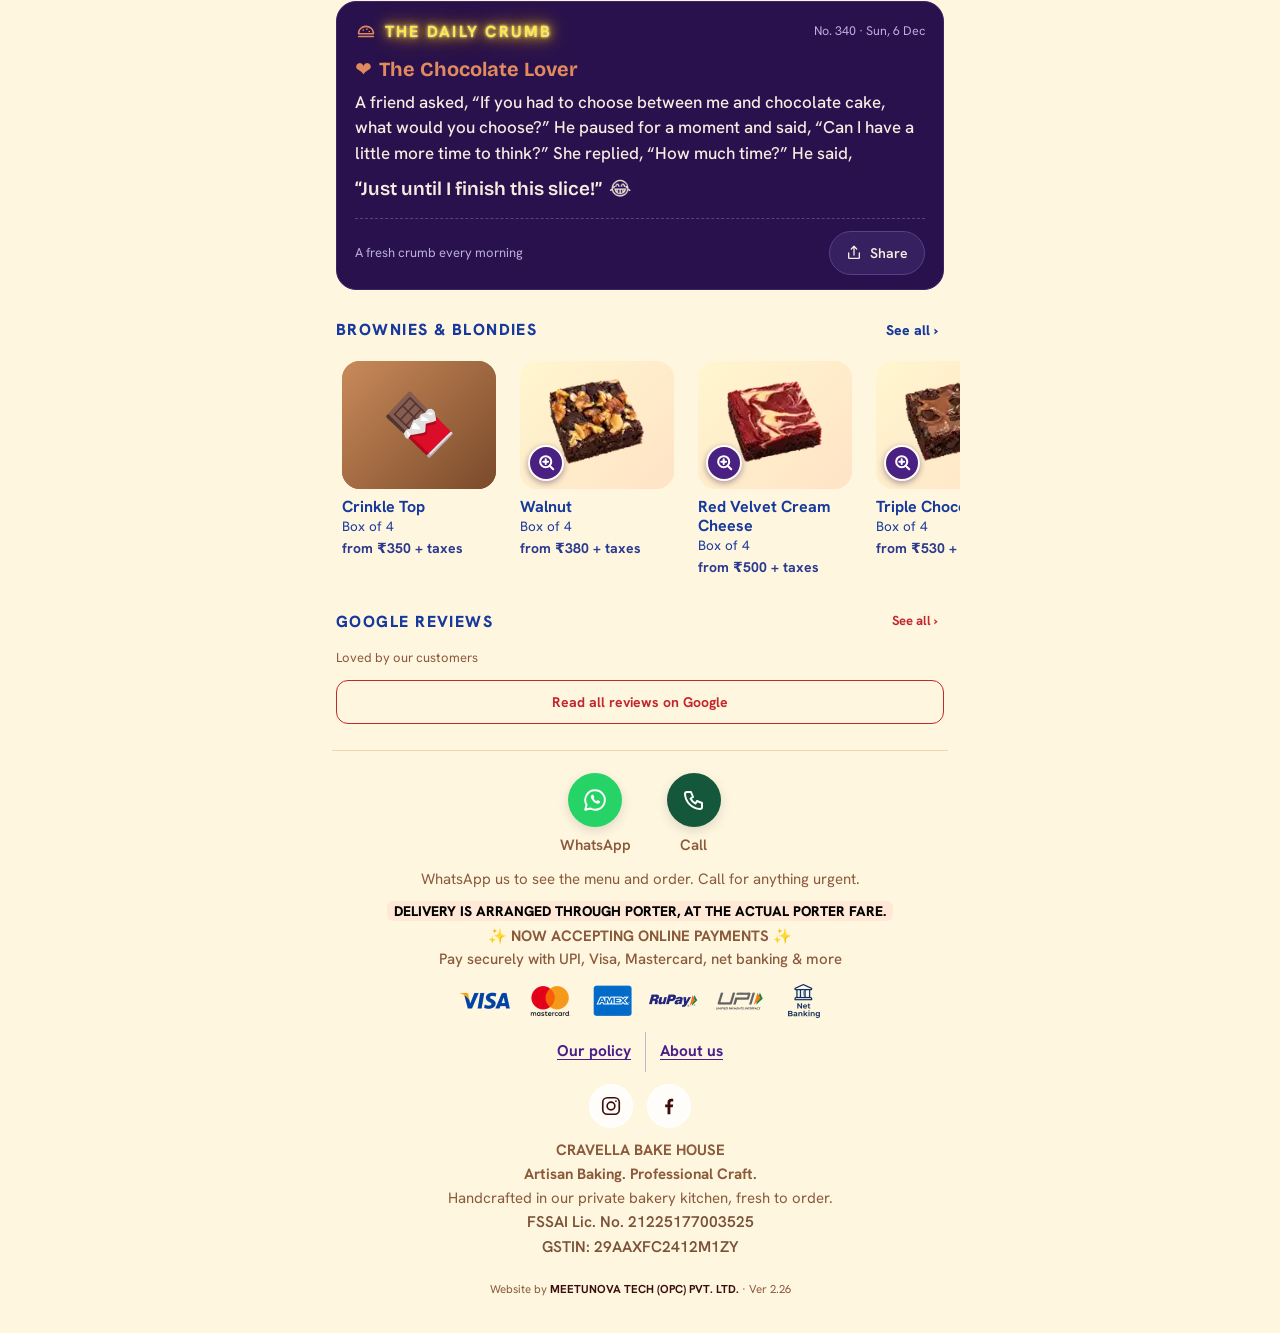
==== commit 60174c40: "Add Christmas Santa that walks in the side margins of the plum cake banner Cake-only actions, fades " ====
--- a/index.html
+++ b/index.html
@@ -602,6 +602,7 @@
 
 <script src="img.js"></script>
 <script src="xw.js"></script>
+<script src="santa.js" defer></script>
 <script>
 const API_URL='https://cravella-api.connect-679.workers.dev';
 const WA='918147733224',WA_TXT="Hi, I'd like to see the menu",WA_LINK='https://wa.me/'+WA+'?text='+encodeURIComponent(WA_TXT);
